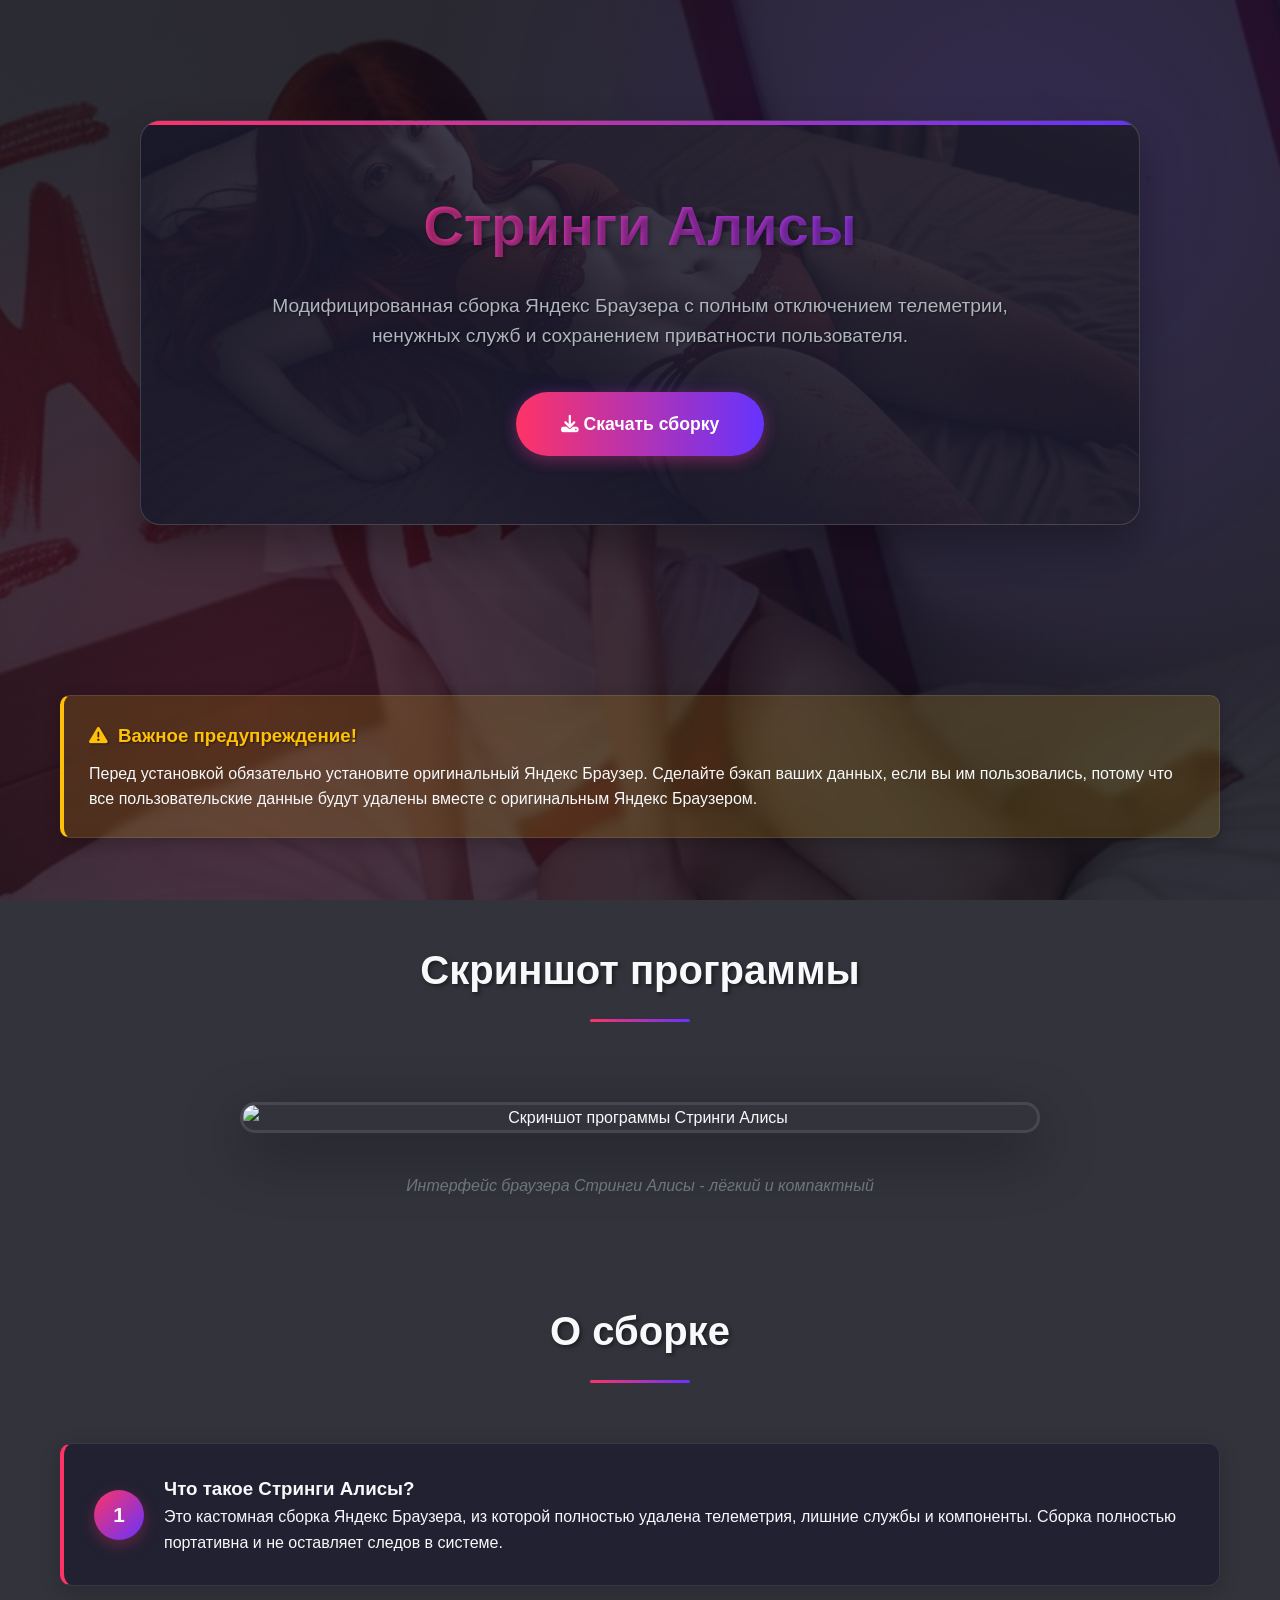
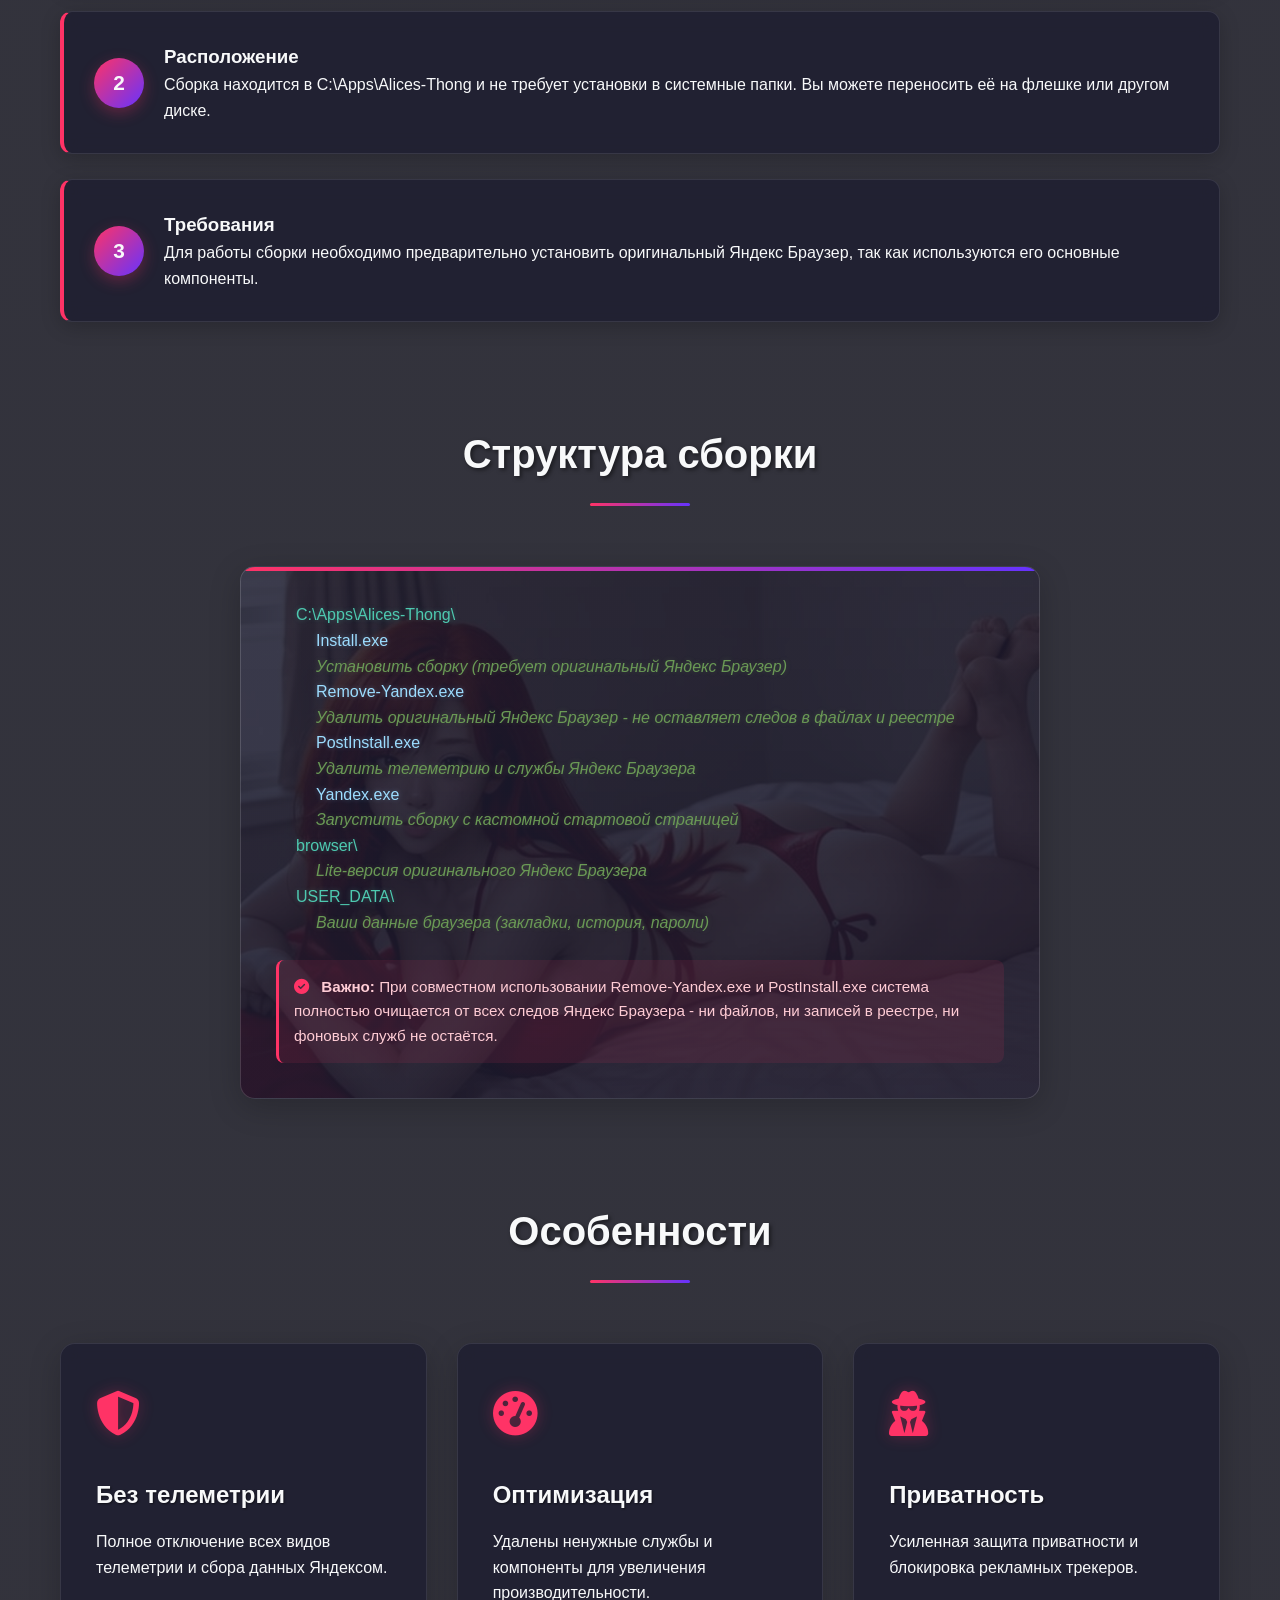
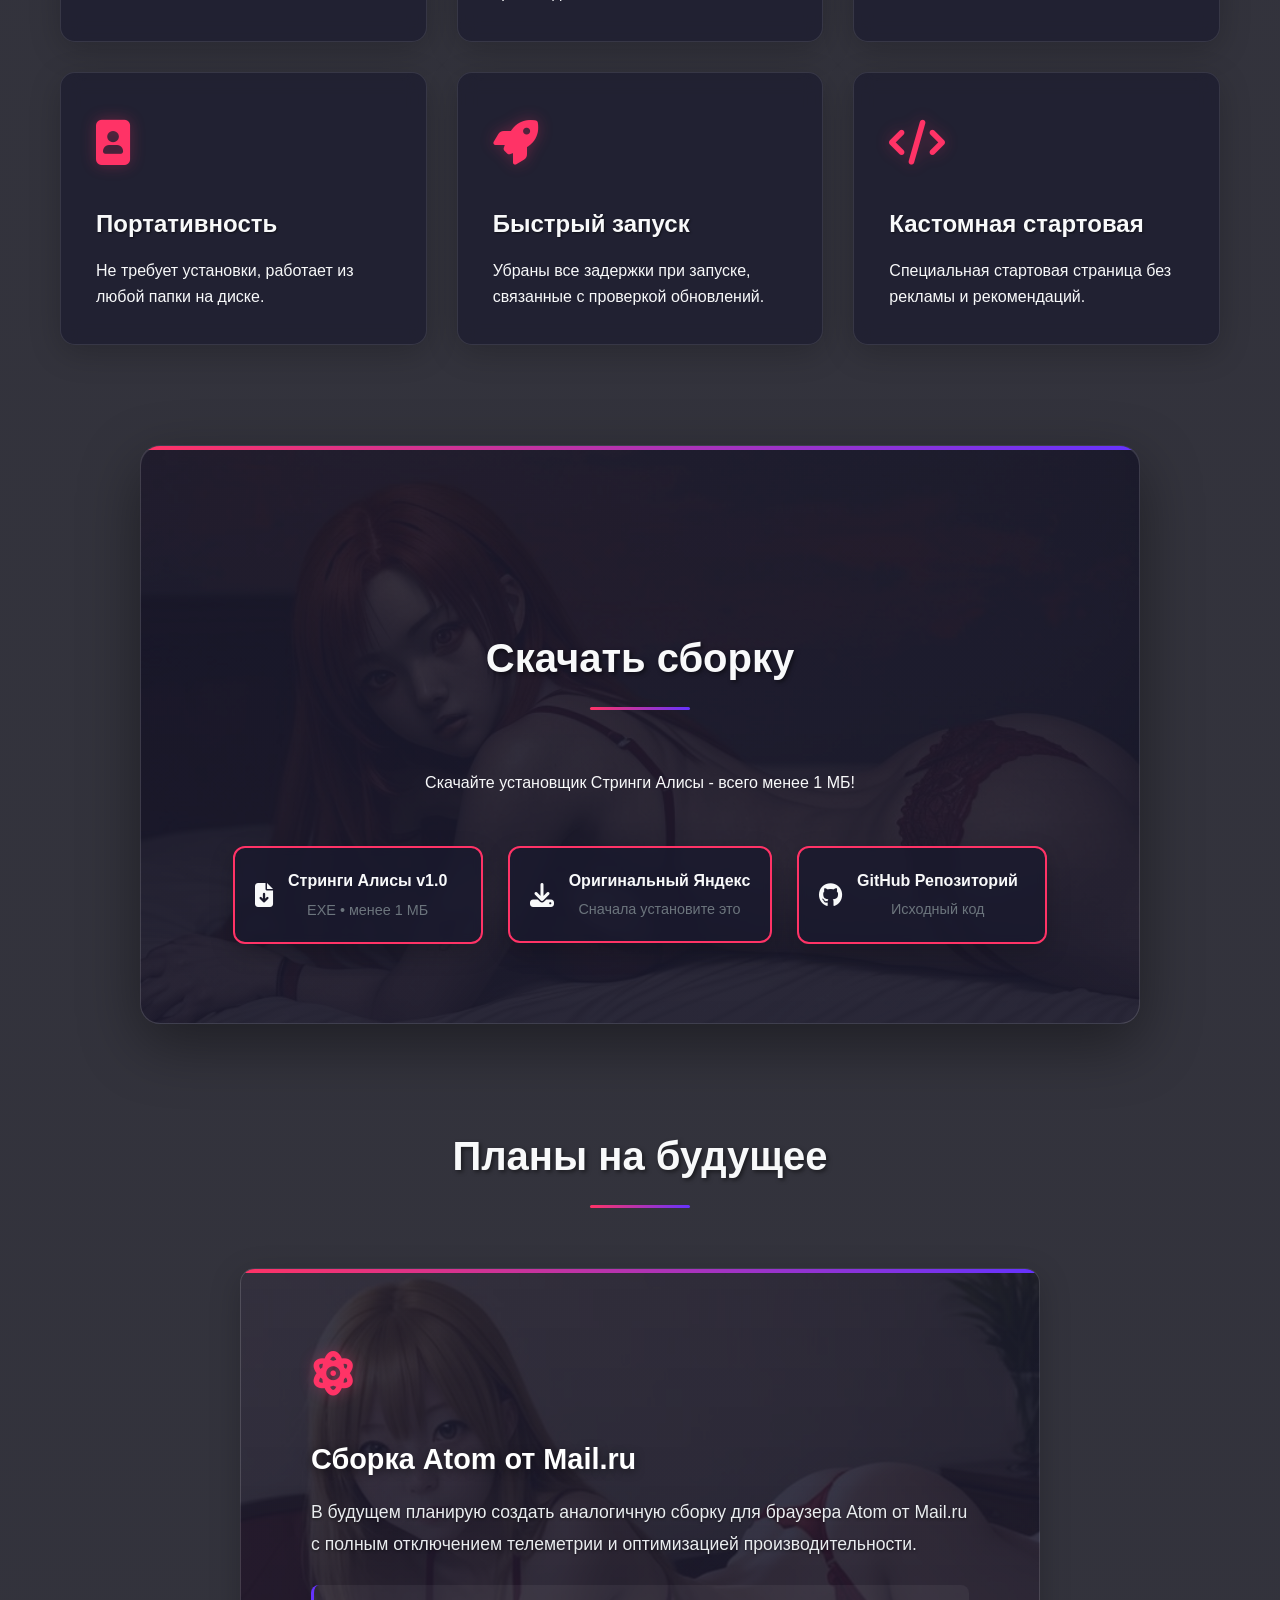
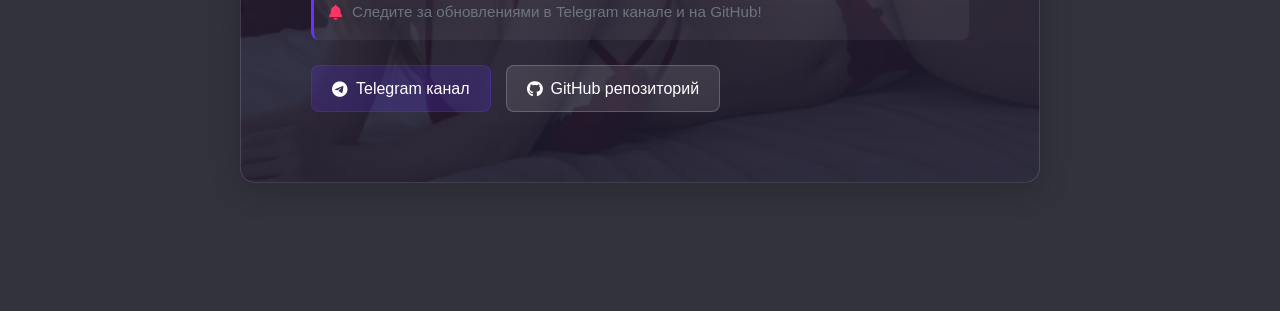
==== index.html @ a8d29e12 "🌐 Update a website" ====
<!DOCTYPE html>
<html lang="ru">
<head>
    <meta charset="UTF-8">
    <meta name="viewport" content="width=device-width, initial-scale=1.0">
    <title>Стринги Алисы - Яндекс Браузер без телеметрии</title>
    <link rel="stylesheet" href="https://cdnjs.cloudflare.com/ajax/libs/font-awesome/6.4.0/css/all.min.css">
    <style>
        * {
            margin: 0;
            padding: 0;
            box-sizing: border-box;
            font-family: 'Segoe UI', Tahoma, Geneva, Verdana, sans-serif;
        }

        :root {
            --primary: #ff3366;
            --primary-dark: #cc0044;
            --secondary: #6633ff;
            --dark: #1a1a2e;
            --darker: #0f0f1a;
            --light: #f8f9fa;
            --gray: #6c757d;
            --overlay: rgba(15, 15, 26, 0.85);
        }

        body {
            background: 
                linear-gradient(var(--overlay), var(--overlay)),
                url('backgrounds/5.jpg') no-repeat center center fixed;
            background-size: cover;
            color: var(--light);
            min-height: 100vh;
            line-height: 1.6;
            position: relative;
        }

        .glass-effect {
            background: rgba(26, 26, 46, 0.7);
            backdrop-filter: blur(10px);
            border-radius: 15px;
            border: 1px solid rgba(255, 255, 255, 0.1);
            box-shadow: 0 8px 32px rgba(0, 0, 0, 0.3);
        }

        .bg-pattern {
            position: fixed;
            top: 0;
            left: 0;
            width: 100%;
            height: 100%;
            background: 
                radial-gradient(circle at 20% 80%, rgba(255, 51, 102, 0.15) 0%, transparent 50%),
                radial-gradient(circle at 80% 20%, rgba(102, 51, 255, 0.15) 0%, transparent 50%);
            pointer-events: none;
            z-index: -1;
        }

/*        .floating-elements {
            position: fixed;
            width: 100%;
            height: 100%;
            pointer-events: none;
            z-index: -1;
        }

        .floating-element {
            position: absolute;
            border-radius: 50%;
            background: linear-gradient(45deg, var(--primary), var(--secondary));
            opacity: 0.1;
            animation: float 20s infinite linear;
        }

        .floating-element:nth-child(1) {
            width: 300px;
            height: 300px;
            top: 10%;
            left: 5%;
            animation-delay: 0s;
        }

        .floating-element:nth-child(2) {
            width: 200px;
            height: 200px;
            top: 60%;
            right: 10%;
            animation-delay: -5s;
        }

        .floating-element:nth-child(3) {
            width: 150px;
            height: 150px;
            bottom: 20%;
            left: 20%;
            animation-delay: -10s;
        }*/

        @keyframes float {
            0%, 100% {
                transform: translateY(0) rotate(0deg);
            }
            33% {
                transform: translateY(-30px) rotate(120deg);
            }
            66% {
                transform: translateY(30px) rotate(240deg);
            }
        }

        .container {
            max-width: 1200px;
            margin: 0 auto;
            padding: 0 20px;
        }

        /* Header */
        header {
            background: rgba(0, 0, 0, 0.6);
            backdrop-filter: blur(15px);
            position: sticky;
            top: 0;
            z-index: 1000;
            border-bottom: 2px solid var(--primary);
        }

        .header-content {
            display: flex;
            justify-content: space-between;
            align-items: center;
            padding: 20px 0;
        }

        .logo {
            display: flex;
            align-items: center;
            gap: 15px;
        }

        .logo-icon {
            font-size: 2.5rem;
            color: var(--primary);
            text-shadow: 0 0 10px rgba(255, 51, 102, 0.5);
        }

        .logo-text h1 {
            font-size: 1.8rem;
            background: linear-gradient(90deg, var(--primary), var(--secondary));
            -webkit-background-clip: text;
            background-clip: text;
            color: transparent;
            text-shadow: 2px 2px 4px rgba(0, 0, 0, 0.3);
        }

        .logo-text span {
            font-size: 0.9rem;
            color: var(--gray);
            text-shadow: 1px 1px 2px rgba(0, 0, 0, 0.5);
        }

        .nav-links {
            display: flex;
            gap: 30px;
        }

        .nav-links a {
            color: var(--light);
            text-decoration: none;
            font-weight: 500;
            transition: all 0.3s;
            position: relative;
            padding: 5px 0;
            text-shadow: 1px 1px 2px rgba(0, 0, 0, 0.5);
        }

        .nav-links a:hover {
            color: var(--primary);
            text-shadow: 0 0 10px rgba(255, 51, 102, 0.5);
        }

        .nav-links a::after {
            content: '';
            position: absolute;
            bottom: -5px;
            left: 0;
            width: 0;
            height: 2px;
            background: linear-gradient(90deg, var(--primary), var(--secondary));
            transition: width 0.3s;
            box-shadow: 0 0 5px var(--primary);
        }

        .nav-links a:hover::after {
            width: 100%;
        }

        /* Hero Section */
        .hero {
            padding: 120px 0;
            text-align: center;
            position: relative;
            z-index: 1;
        }

        .hero-content {
            background: rgba(26, 26, 46, 0.8);
            backdrop-filter: blur(10px);
            padding: 60px;
            border-radius: 20px;
            border: 1px solid rgba(255, 255, 255, 0.1);
            box-shadow: 
                0 20px 40px rgba(0, 0, 0, 0.3),
                inset 0 1px 0 rgba(255, 255, 255, 0.1);
            max-width: 900px;
            margin: 0 auto;
        }

        .hero h2 {
            font-size: 3.5rem;
            margin-bottom: 20px;
            background: linear-gradient(90deg, var(--primary), var(--secondary));
            -webkit-background-clip: text;
            background-clip: text;
            color: transparent;
            text-shadow: 2px 2px 4px rgba(0, 0, 0, 0.3);
        }

        .hero p {
            font-size: 1.2rem;
            margin: 0 auto 40px;
            color: #adb5bd;
            max-width: 800px;
            text-shadow: 1px 1px 2px rgba(0, 0, 0, 0.5);
        }

        .cta-button {
            display: inline-block;
            background: linear-gradient(90deg, var(--primary), var(--secondary));
            color: white;
            padding: 18px 45px;
            border-radius: 50px;
            text-decoration: none;
            font-weight: 600;
            font-size: 1.1rem;
            transition: all 0.3s;
            box-shadow: 
                0 5px 15px rgba(255, 51, 102, 0.3),
                0 0 20px rgba(102, 51, 255, 0.2);
            position: relative;
            overflow: hidden;
        }

        .cta-button:hover {
            transform: translateY(-3px);
            box-shadow: 
                0 8px 25px rgba(255, 51, 102, 0.4),
                0 0 30px rgba(102, 51, 255, 0.3);
        }

        .cta-button::before {
            content: '';
            position: absolute;
            top: 0;
            left: -100%;
            width: 100%;
            height: 100%;
            background: linear-gradient(90deg, transparent, rgba(255, 255, 255, 0.2), transparent);
            transition: left 0.5s;
        }

        .cta-button:hover::before {
            left: 100%;
        }

        /* Warning Box */
        .warning {
            background: rgba(255, 193, 7, 0.15);
            border-left: 4px solid #ffc107;
            padding: 25px;
            margin: 50px 0;
            border-radius: 10px;
            backdrop-filter: blur(5px);
            box-shadow: 0 5px 15px rgba(0, 0, 0, 0.2);
        }

        .warning h3 {
            color: #ffc107;
            margin-bottom: 10px;
            display: flex;
            align-items: center;
            gap: 10px;
            text-shadow: 1px 1px 2px rgba(0, 0, 0, 0.5);
        }

        /* Screenshot Section */
        .screenshot-section {
            text-align: center;
            margin: 80px 0;
        }

        .screenshot-container {
            max-width: 800px;
            margin: 40px auto;
            border-radius: 15px;
            overflow: hidden;
            box-shadow: 0 20px 60px rgba(0, 0, 0, 0.4);
            border: 3px solid rgba(255, 255, 255, 0.1);
        }

        .screenshot {
            width: 100%;
            height: auto;
            display: block;
            transition: transform 0.3s;
        }

        .screenshot:hover {
            transform: scale(1.02);
        }

        .screenshot-caption {
            margin-top: 20px;
            color: var(--gray);
            font-style: italic;
        }

        /* Features */
        .section-title {
            text-align: center;
            font-size: 2.5rem;
            margin: 100px 0 60px;
            color: var(--light);
            text-shadow: 2px 2px 4px rgba(0, 0, 0, 0.5);
            position: relative;
            padding-bottom: 20px;
        }

        .section-title::after {
            content: '';
            position: absolute;
            bottom: 0;
            left: 50%;
            transform: translateX(-50%);
            width: 100px;
            height: 3px;
            background: linear-gradient(90deg, var(--primary), var(--secondary));
            border-radius: 2px;
        }

        .features-grid {
            display: grid;
            grid-template-columns: repeat(auto-fit, minmax(300px, 1fr));
            gap: 30px;
            margin-bottom: 100px;
        }

        .feature-card {
            background: rgba(26, 26, 46, 0.7);
            backdrop-filter: blur(10px);
            border-radius: 15px;
            padding: 35px;
            transition: all 0.3s;
            border: 1px solid rgba(255, 255, 255, 0.1);
            box-shadow: 0 8px 32px rgba(0, 0, 0, 0.2);
            position: relative;
            overflow: hidden;
        }

        .feature-card::before {
            content: '';
            position: absolute;
            top: 0;
            left: 0;
            right: 0;
            height: 3px;
            background: linear-gradient(90deg, var(--primary), var(--secondary));
            transform: scaleX(0);
            transition: transform 0.3s;
        }

        .feature-card:hover {
            transform: translateY(-10px);
            border-color: var(--primary);
            box-shadow: 
                0 15px 40px rgba(0, 0, 0, 0.3),
                0 0 20px rgba(255, 51, 102, 0.1);
        }

        .feature-card:hover::before {
            transform: scaleX(1);
        }

        .feature-icon {
            font-size: 2.8rem;
            color: var(--primary);
            margin-bottom: 25px;
            text-shadow: 0 0 15px rgba(255, 51, 102, 0.3);
        }

        .feature-card h3 {
            font-size: 1.5rem;
            margin-bottom: 15px;
            color: var(--light);
            text-shadow: 1px 1px 2px rgba(0, 0, 0, 0.5);
        }

        /* Files Structure */
        .files-structure {
            background: rgba(15, 15, 26, 0.8);
            backdrop-filter: blur(10px);
            border-radius: 15px;
            padding: 35px;
            margin: 60px 0;
            font-family: 'Cascadia Code', 'Courier New', monospace;
            border: 1px solid rgba(255, 255, 255, 0.1);
            box-shadow: 
                0 10px 30px rgba(0, 0, 0, 0.3),
                inset 0 1px 0 rgba(255, 255, 255, 0.05);
        }

        .folder {
            color: #4ec9b0;
            margin-left: 20px;
            text-shadow: 0 0 5px rgba(78, 201, 176, 0.3);
        }

        .file {
            color: #9cdcfe;
            margin-left: 40px;
            text-shadow: 0 0 5px rgba(156, 220, 254, 0.3);
        }

        .comment {
            color: #6a9955;
            margin-left: 40px;
            font-style: italic;
            text-shadow: 0 0 5px rgba(106, 153, 85, 0.3);
        }

        /* Installation Steps */
        .steps {
            counter-reset: step-counter;
            margin: 60px 0;
        }

        .step {
            background: rgba(26, 26, 46, 0.7);
            backdrop-filter: blur(10px);
            border-radius: 12px;
            padding: 30px;
            margin-bottom: 25px;
            position: relative;
            padding-left: 100px;
            border-left: 4px solid var(--primary);
            box-shadow: 0 5px 20px rgba(0, 0, 0, 0.2);
            transition: transform 0.3s;
        }

        .step:hover {
            transform: translateX(10px);
        }

        .step::before {
            counter-increment: step-counter;
            content: counter(step-counter);
            position: absolute;
            left: 30px;
            top: 50%;
            transform: translateY(-50%);
            width: 50px;
            height: 50px;
            background: linear-gradient(135deg, var(--primary), var(--secondary));
            border-radius: 50%;
            display: flex;
            align-items: center;
            justify-content: center;
            font-weight: bold;
            font-size: 1.3rem;
            box-shadow: 0 5px 15px rgba(255, 51, 102, 0.3);
        }

        /* Download Section */
        .download-section {
            text-align: center;
            padding: 80px;
            background: rgba(15, 15, 26, 0.8);
            backdrop-filter: blur(10px);
            border-radius: 20px;
            margin: 100px 0;
            border: 1px solid rgba(255, 255, 255, 0.1);
            box-shadow: 
                0 20px 60px rgba(0, 0, 0, 0.4),
                inset 0 1px 0 rgba(255, 255, 255, 0.1);
        }

        .download-buttons {
            display: flex;
            justify-content: center;
            gap: 25px;
            margin-top: 50px;
            flex-wrap: wrap;
        }

        .download-btn {
            background: rgba(26, 26, 46, 0.8);
            border: 2px solid var(--primary);
            color: var(--light);
            padding: 20px;
            border-radius: 12px;
            text-decoration: none;
            transition: all 0.3s;
            display: flex;
            align-items: center;
            gap: 15px;
            min-width: 250px;
            justify-content: flex-start;
            backdrop-filter: blur(5px);
            box-shadow: 0 8px 25px rgba(0, 0, 0, 0.2);
        }

        .download-btn:hover {
            background: var(--primary);
            transform: translateY(-5px);
            box-shadow: 
                0 15px 35px rgba(255, 51, 102, 0.3),
                0 0 20px rgba(255, 51, 102, 0.2);
            border-color: transparent;
        }

        .download-btn i {
            font-size: 1.5rem;
        }

        .file-size {
            display: block;
            font-size: 0.9rem;
            color: var(--gray);
            margin-top: 5px;
        }

        /* Footer */
        footer {
            background: rgba(0, 0, 0, 0.8);
            padding: 80px 0 40px;
            margin-top: 120px;
            border-top: 1px solid rgba(255, 255, 255, 0.1);
            backdrop-filter: blur(10px);
        }

        .footer-content {
            display: grid;
            grid-template-columns: repeat(auto-fit, minmax(250px, 1fr));
            gap: 50px;
            margin-bottom: 60px;
        }

        .footer-section h3 {
            color: var(--primary);
            margin-bottom: 25px;
            font-size: 1.3rem;
            text-shadow: 1px 1px 2px rgba(0, 0, 0, 0.5);
        }

        .social-links {
            display: flex;
            gap: 15px;
            margin-top: 25px;
        }

        .social-link {
            display: inline-flex;
            align-items: center;
            justify-content: center;
            width: 45px;
            height: 45px;
            background: rgba(26, 26, 46, 0.8);
            border-radius: 50%;
            color: var(--light);
            text-decoration: none;
            transition: all 0.3s;
            border: 1px solid rgba(255, 255, 255, 0.1);
            box-shadow: 0 5px 15px rgba(0, 0, 0, 0.2);
        }

        .social-link:hover {
            background: var(--primary);
            transform: translateY(-3px) scale(1.1);
            box-shadow: 
                0 8px 20px rgba(255, 51, 102, 0.3),
                0 0 15px rgba(255, 51, 102, 0.2);
            border-color: transparent;
        }

        .copyright {
            text-align: center;
            padding-top: 40px;
            border-top: 1px solid rgba(255, 255, 255, 0.1);
            color: var(--gray);
            font-size: 0.9rem;
            text-shadow: 1px 1px 2px rgba(0, 0, 0, 0.5);
        }

        /* Responsive */
        @media (max-width: 768px) {
            .header-content {
                flex-direction: column;
                gap: 20px;
            }

            .nav-links {
                flex-wrap: wrap;
                justify-content: center;
            }

            .hero h2 {
                font-size: 2.5rem;
            }

            .hero-content {
                padding: 30px;
            }

            .download-buttons {
                flex-direction: column;
                align-items: center;
            }

            .download-btn {
                width: 100%;
                max-width: 300px;
            }

            .step {
                padding-left: 80px;
            }

            .step::before {
                left: 20px;
                width: 40px;
                height: 40px;
                font-size: 1.1rem;
            }

            .screenshot-container {
                max-width: 100%;
            }
        }
    </style>
</head>
<body>
    <!-- Декоративные элементы -->
    <div class="bg-pattern"></div>
    <div class="floating-elements">
        <div class="floating-element"></div>
        <div class="floating-element"></div>
        <div class="floating-element"></div>
    </div>

    <!-- Header -->
<!--     <header>
        <div class="container">
            <div class="header-content">
                <div class="logo">
                    <div class="logo-icon">
                        <i class="fas fa-lock"></i>
                    </div>
                    <div class="logo-text">
                        <h1>Стринги Алисы</h1>
                        <span>Яндекс Браузер без телеметрии</span>
                    </div>
                </div>
                <nav class="nav-links">
                    <a href="#about">О сборке</a>
                    <a href="#screenshot">Скриншот</a>
                    <a href="#features">Особенности</a>
                    <a href="#download">Скачать</a>
                    <a href="#future">Планы</a>
                </nav>
            </div>
        </div>
    </header> -->

    <!-- Hero Section -->
    <section class="hero">
        <div class="container">
            <div class="hero-content" style="
            max-width: 1000px; 
            margin: 0 auto;
            background: 
                linear-gradient(rgba(26, 26, 46, 0.85), rgba(26, 26, 46, 0.9)),
                url('backgrounds/2.jpg') no-repeat center center;
            background-size: cover;
            position: relative;
            overflow: hidden;
            border: 1px solid rgba(255, 255, 255, 0.15);
        ">
            
            <!-- Градиентный акцент -->
            <div style="
                position: absolute;
                top: 0;
                left: 0;
                right: 0;
                height: 4px;
                background: linear-gradient(90deg, var(--primary), var(--secondary));
                z-index: 1;
            "></div>
                <h2>Стринги Алисы</h2>
                <p>Модифицированная сборка Яндекс Браузера с полным отключением телеметрии,<br>ненужных служб и сохранением приватности пользователя.</p>
                <a href="#download" class="cta-button">
                    <i class="fas fa-download"></i> Скачать сборку
                </a>
            </div>
        </div>
    </section>

    <!-- Warning -->
    <div class="container">
        <div class="warning glass-effect">
            <h3><i class="fas fa-exclamation-triangle"></i> Важное предупреждение!</h3>
            <p>Перед установкой обязательно установите оригинальный Яндекс Браузер. Сделайте бэкап ваших данных, если вы им пользовались, потому что все пользовательские данные будут удалены вместе с оригинальным Яндекс Браузером.</p>
        </div>
    </div>

    <!-- Screenshot Section -->
    <section id="screenshot" class="container">
        <h2 class="section-title">Скриншот программы</h2>
        <div class="screenshot-section">
            <div class="screenshot-container">
                <img src="app.png" 
                     alt="Скриншот программы Стринги Алисы" 
                     class="screenshot">
            </div>
            <p class="screenshot-caption">Интерфейс браузера Стринги Алисы - лёгкий и компактный</p>
        </div>
    </section>

    <!-- About Section -->
    <section id="about" class="container">
        <h2 class="section-title">О сборке</h2>
        <div class="steps">
            <div class="step glass-effect">
                <h3>Что такое Стринги Алисы?</h3>
                <p>Это кастомная сборка Яндекс Браузера, из которой полностью удалена телеметрия, лишние службы и компоненты. Сборка полностью портативна и не оставляет следов в системе.</p>
            </div>
            <div class="step glass-effect">
                <h3>Расположение</h3>
                <p>Сборка находится в <code>C:\Apps\Alices-Thong</code> и не требует установки в системные папки. Вы можете переносить её на флешке или другом диске.</p>
            </div>
            <div class="step glass-effect">
                <h3>Требования</h3>
                <p>Для работы сборки необходимо предварительно установить оригинальный Яндекс Браузер, так как используются его основные компоненты.</p>
            </div>
        </div>
    </section>

    <!-- Files Structure -->
    <section class="container">
        <h2 class="section-title">Структура сборки</h2>
        <div class="feature-card glass-effect" style="
            max-width: 800px; 
            margin: 0 auto;
            background: 
                linear-gradient(rgba(26, 26, 46, 0.85), rgba(26, 26, 46, 0.9)),
                url('backgrounds/6.jpg') no-repeat center center;
            background-size: cover;
            position: relative;
            overflow: hidden;
            border: 1px solid rgba(255, 255, 255, 0.15);
        ">
            
            <!-- Градиентный акцент -->
            <div style="
                position: absolute;
                top: 0;
                left: 0;
                right: 0;
                height: 4px;
                background: linear-gradient(90deg, var(--primary), var(--secondary));
                z-index: 1;
            "></div>
            <div class="folder">C:\Apps\Alices-Thong\</div>
            <div class="file">Install.exe</div>
            <div class="comment">Установить сборку (требует оригинальный Яндекс Браузер)</div>
            
            <div class="file">Remove-Yandex.exe</div>
            <div class="comment">Удалить оригинальный Яндекс Браузер - не оставляет следов в файлах и реестре</div>
            
            <div class="file">PostInstall.exe</div>
            <div class="comment">Удалить телеметрию и службы Яндекс Браузера</div>
            
            <div class="file">Yandex.exe</div>
            <div class="comment">Запустить сборку с кастомной стартовой страницей</div>
            
            <div class="folder">browser\</div>
            <div class="comment">Lite-версия оригинального Яндекс Браузера</div>
            
            <div class="folder">USER_DATA\</div>
            <div class="comment">Ваши данные браузера (закладки, история, пароли)</div>
            
            <!-- Добавляем важное примечание -->
            <div style="margin-top: 25px; padding: 15px; background: rgba(255, 51, 102, 0.1); border-radius: 8px; border-left: 3px solid var(--primary);">
                <p style="margin: 0; color: #ffccd5; font-size: 0.95rem;">
                    <i class="fas fa-check-circle" style="color: var(--primary); margin-right: 8px;"></i>
                    <strong>Важно:</strong> При совместном использовании Remove-Yandex.exe и PostInstall.exe 
                    система полностью очищается от всех следов Яндекс Браузера - ни файлов, 
                    ни записей в реестре, ни фоновых служб не остаётся.
                </p>
            </div>
        </div>
    </section>

    <!-- Features -->
    <section id="features" class="container">
        <h2 class="section-title">Особенности</h2>
        <div class="features-grid">
            <div class="feature-card glass-effect">
                <div class="feature-icon">
                    <i class="fas fa-shield-alt"></i>
                </div>
                <h3>Без телеметрии</h3>
                <p>Полное отключение всех видов телеметрии и сбора данных Яндексом.</p>
            </div>
            <div class="feature-card glass-effect">
                <div class="feature-icon">
                    <i class="fas fa-tachometer-alt"></i>
                </div>
                <h3>Оптимизация</h3>
                <p>Удалены ненужные службы и компоненты для увеличения производительности.</p>
            </div>
            <div class="feature-card glass-effect">
                <div class="feature-icon">
                    <i class="fas fa-user-secret"></i>
                </div>
                <h3>Приватность</h3>
                <p>Усиленная защита приватности и блокировка рекламных трекеров.</p>
            </div>
            <div class="feature-card glass-effect">
                <div class="feature-icon">
                    <i class="fas fa-portrait"></i>
                </div>
                <h3>Портативность</h3>
                <p>Не требует установки, работает из любой папки на диске.</p>
            </div>
            <div class="feature-card glass-effect">
                <div class="feature-icon">
                    <i class="fas fa-rocket"></i>
                </div>
                <h3>Быстрый запуск</h3>
                <p>Убраны все задержки при запуске, связанные с проверкой обновлений.</p>
            </div>
            <div class="feature-card glass-effect">
                <div class="feature-icon">
                    <i class="fas fa-code"></i>
                </div>
                <h3>Кастомная стартовая</h3>
                <p>Специальная стартовая страница без рекламы и рекомендаций.</p>
            </div>
        </div>
    </section>

    <!-- Download Section -->
    <section id="download" class="container">
        <div class="download-section glass-effect" style="
            max-width: 1000px; 
            margin: 0 auto;
            background: 
                linear-gradient(rgba(26, 26, 46, 0.85), rgba(26, 26, 46, 0.9)),
                url('backgrounds/7.jpg') no-repeat center center;
            background-size: cover;
            position: relative;
            overflow: hidden;
            border: 1px solid rgba(255, 255, 255, 0.15);
        ">
            
            <!-- Градиентный акцент -->
            <div style="
                position: absolute;
                top: 0;
                left: 0;
                right: 0;
                height: 4px;
                background: linear-gradient(90deg, var(--primary), var(--secondary));
                z-index: 1;
            "></div>
            <h2 class="section-title">Скачать сборку</h2>

            <p>Скачайте установщик Стринги Алисы - всего менее 1 МБ!</p>
            
            <div class="download-buttons">
                <a href="https://github.com/anton18-png/Alices-thong/releases/download/v1.0.0/Alices-Thong.exe" 
                   class="download-btn" 
                   download="Alices-Thong.exe">
                    <i class="fas fa-file-download"></i>
                    <div>
                        <strong>Стринги Алисы v1.0</strong>
                        <span class="file-size">EXE • менее 1 МБ</span>
                    </div>
                </a>
                
                <a href="https://browser.yandex.ru/" 
                   target="_blank" 
                   class="download-btn">
                    <i class="fas fa-download"></i>
                    <div>
                        <strong>Оригинальный Яндекс</strong>
                        <span class="file-size">Сначала установите это</span>
                    </div>
                </a>
                
                <a href="https://github.com/anton18-png/Alices-thong" 
                   target="_blank" 
                   class="download-btn">
                    <i class="fab fa-github"></i>
                    <div>
                        <strong>GitHub Репозиторий</strong>
                        <span class="file-size">Исходный код</span>
                    </div>
                </a>
            </div>
        </div>
    </section>

    <!-- Future Plans -->
    <section id="future" class="container">
        <h2 class="section-title">Планы на будущее</h2>
        <div class="feature-card glass-effect" style="
            max-width: 800px; 
            margin: 0 auto;
            background: 
                linear-gradient(rgba(26, 26, 46, 0.85), rgba(26, 26, 46, 0.9)),
                url('backgrounds/1.jpg') no-repeat center center;
            background-size: cover;
            position: relative;
            overflow: hidden;
            border: 1px solid rgba(255, 255, 255, 0.15);
        ">
            
            <!-- Градиентный акцент -->
            <div style="
                position: absolute;
                top: 0;
                left: 0;
                right: 0;
                height: 4px;
                background: linear-gradient(90deg, var(--primary), var(--secondary));
                z-index: 1;
            "></div>
            
            <!-- Контент -->
            <div style="position: relative; z-index: 2; padding: 35px;">
                <div class="feature-icon">
                    <i class="fas fa-atom"></i>
                </div>
                <h3 style="
                    color: white;
                    text-shadow: 0 2px 10px rgba(0, 0, 0, 0.5);
                    font-size: 1.8rem;
                ">Сборка Atom от Mail.ru</h3>
                <p style="
                    color: #e9ecef;
                    line-height: 1.8;
                    font-size: 1.1rem;
                    text-shadow: 0 1px 3px rgba(0, 0, 0, 0.5);
                ">
                    В будущем планирую создать аналогичную сборку для браузера Atom от Mail.ru 
                    с полным отключением телеметрии и оптимизацией производительности.
                </p>
                <div style="
                    margin-top: 25px;
                    padding: 15px;
                    background: rgba(255, 255, 255, 0.05);
                    border-radius: 8px;
                    border-left: 3px solid var(--secondary);
                ">
                    <p style="
                        margin: 0;
                        color: var(--gray);
                        display: flex;
                        align-items: center;
                        gap: 10px;
                        font-size: 0.95rem;
                    ">
                        <i class="fas fa-bell" style="color: var(--primary);"></i>
                        Следите за обновлениями в Telegram канале и на GitHub!
                    </p>
                </div>
                
                <!-- Кнопки для ссылок -->
                <div style="
                    margin-top: 25px;
                    display: flex;
                    gap: 15px;
                    flex-wrap: wrap;
                ">
                    <a href="https://t.me/all_tweaker" 
                       target="_blank" 
                       style="
                            display: inline-flex;
                            align-items: center;
                            gap: 8px;
                            background: rgba(102, 51, 255, 0.2);
                            color: white;
                            padding: 10px 20px;
                            border-radius: 8px;
                            text-decoration: none;
                            transition: all 0.3s;
                            border: 1px solid rgba(102, 51, 255, 0.3);
                       "
                       onmouseover="this.style.background='rgba(102, 51, 255, 0.4)'; this.style.transform='translateY(-2px)';"
                       onmouseout="this.style.background='rgba(102, 51, 255, 0.2)'; this.style.transform='translateY(0)';">
                        <i class="fab fa-telegram"></i>
                        Telegram канал
                    </a>
                    
                    <a href="https://github.com/anton18-png/Alices-thong" 
                       target="_blank" 
                       style="
                            display: inline-flex;
                            align-items: center;
                            gap: 8px;
                            background: rgba(255, 255, 255, 0.1);
                            color: white;
                            padding: 10px 20px;
                            border-radius: 8px;
                            text-decoration: none;
                            transition: all 0.3s;
                            border: 1px solid rgba(255, 255, 255, 0.2);
                       "
                       onmouseover="this.style.background='rgba(255, 255, 255, 0.2)'; this.style.transform='translateY(-2px)';"
                       onmouseout="this.style.background='rgba(255, 255, 255, 0.1)'; this.style.transform='translateY(0)';">
                        <i class="fab fa-github"></i>
                        GitHub репозиторий
                    </a>
                </div>
            </div>
        </div>
    </section>
<br><br><br><br><br>
<!-- Footer -->
<!-- <footer>
    <div class="container">
        <div class="footer-content">
            <div class="footer-section">
                <h3>Стринги Алисы</h3>
                <p>Модифицированная сборка Яндекс Браузера<br>для тех, кто ценит приватность.</p>
            </div>
            
            <div class="footer-section">
                <h3>Ссылки</h3>
                <p><a href="#about" style="color: var(--light); text-decoration: none; transition: color 0.3s;" 
                   onmouseover="this.style.color='var(--primary)';" 
                   onmouseout="this.style.color='var(--light)';">О сборке</a></p>
                <p><a href="#screenshot" style="color: var(--light); text-decoration: none; transition: color 0.3s;"
                   onmouseover="this.style.color='var(--primary)';" 
                   onmouseout="this.style.color='var(--light)';">Скриншот</a></p>
                <p><a href="#download" style="color: var(--light); text-decoration: none; transition: color 0.3s;"
                   onmouseover="this.style.color='var(--primary)';" 
                   onmouseout="this.style.color='var(--light)';">Скачать</a></p>
                <p><a href="#future" style="color: var(--light); text-decoration: none; transition: color 0.3s;"
                   onmouseover="this.style.color='var(--primary)';" 
                   onmouseout="this.style.color='var(--light)';">Планы</a></p>
            </div>
            
            <div class="footer-section">
                <h3>Контакты</h3>
                <p>GitHub: <a href="https://github.com/anton18-png/Alices-thong" target="_blank" 
                   style="color: var(--primary); text-shadow: 0 0 5px rgba(255, 51, 102, 0.3); transition: all 0.3s;"
                   onmouseover="this.style.textShadow='0 0 10px rgba(255, 51, 102, 0.6)'; this.style.color='#ff6680';"
                   onmouseout="this.style.textShadow='0 0 5px rgba(255, 51, 102, 0.3)'; this.style.color='var(--primary)';">anton18-png/Alices-thong</a></p>
                <p>Telegram: <a href="https://t.me/all_tweaker" target="_blank" 
                   style="color: var(--primary); text-shadow: 0 0 5px rgba(255, 51, 102, 0.3); transition: all 0.3s;"
                   onmouseover="this.style.textShadow='0 0 10px rgba(255, 51, 102, 0.6)'; this.style.color='#ff6680';"
                   onmouseout="this.style.textShadow='0 0 5px rgba(255, 51, 102, 0.3)'; this.style.color='var(--primary)';">@all_tweaker</a></p>
                
                <div class="social-links">
                    <a href="https://github.com/anton18-png/Alices-thong" target="_blank" class="social-link">
                        <i class="fab fa-github"></i>
                    </a>
                    <a href="https://t.me/all_tweaker" target="_blank" class="social-link">
                        <i class="fab fa-telegram"></i>
                    </a>
                </div>
            </div>
        </div>
        
        <div class="copyright">
            <p>© 2026 Стринги Алисы. Неофициальная модификация Яндекс Браузера.</p>
            <p style="margin-top: 10px;">Все права на оригинальный браузер принадлежат Яндекс.</p>
        </div>
    </div>
</footer> -->
</body>
</html>
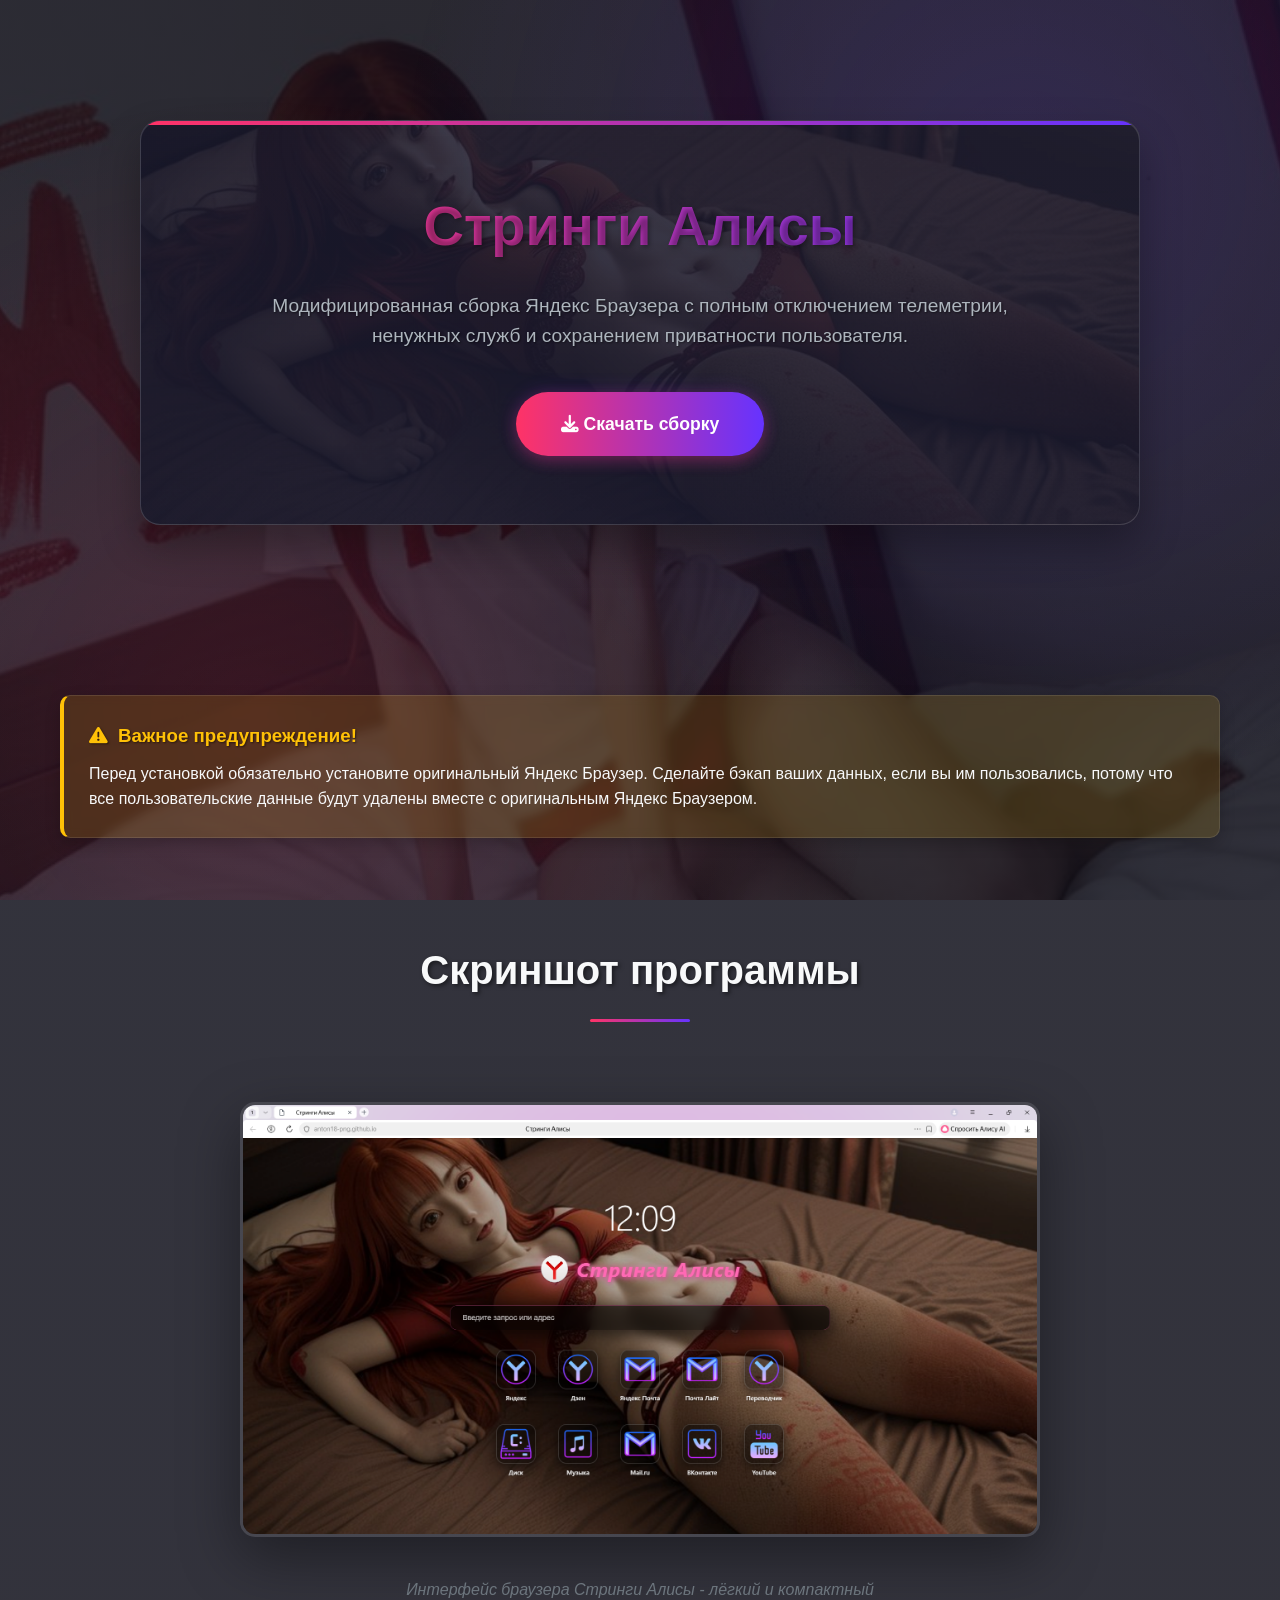
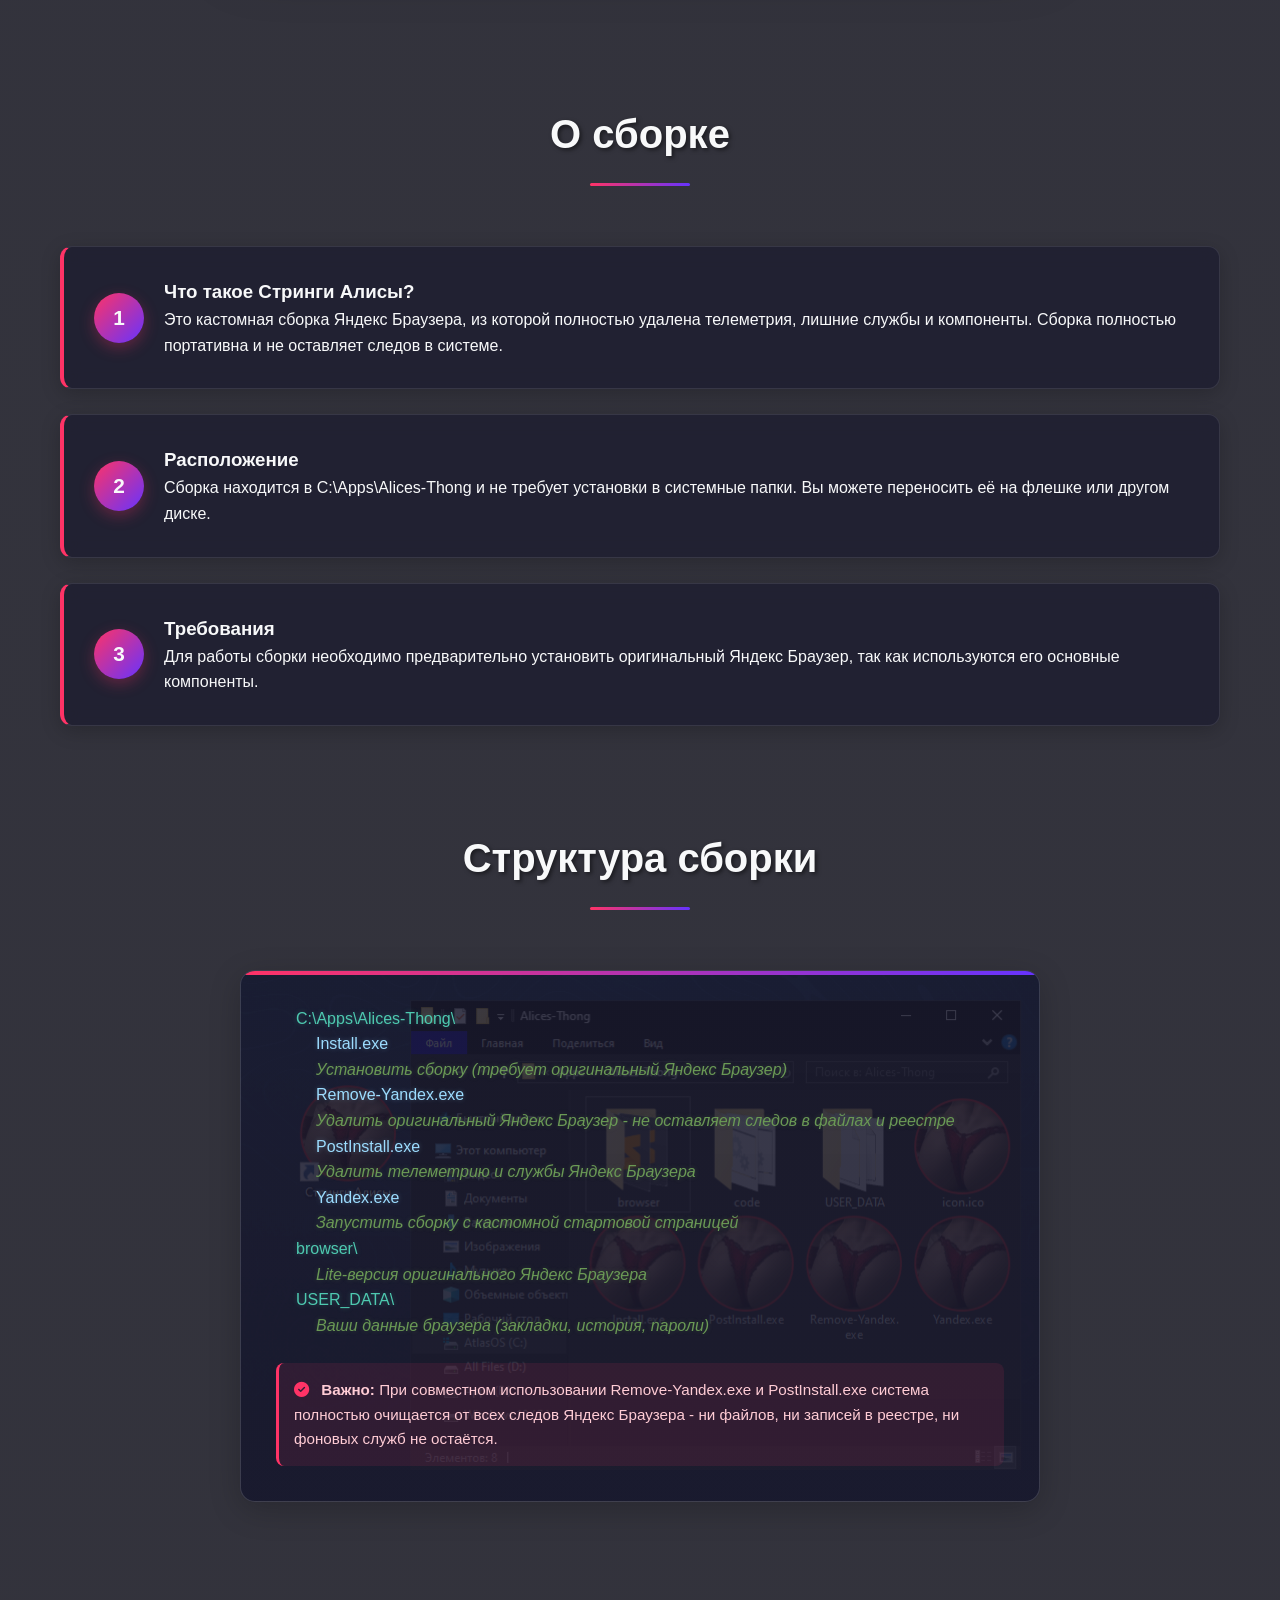
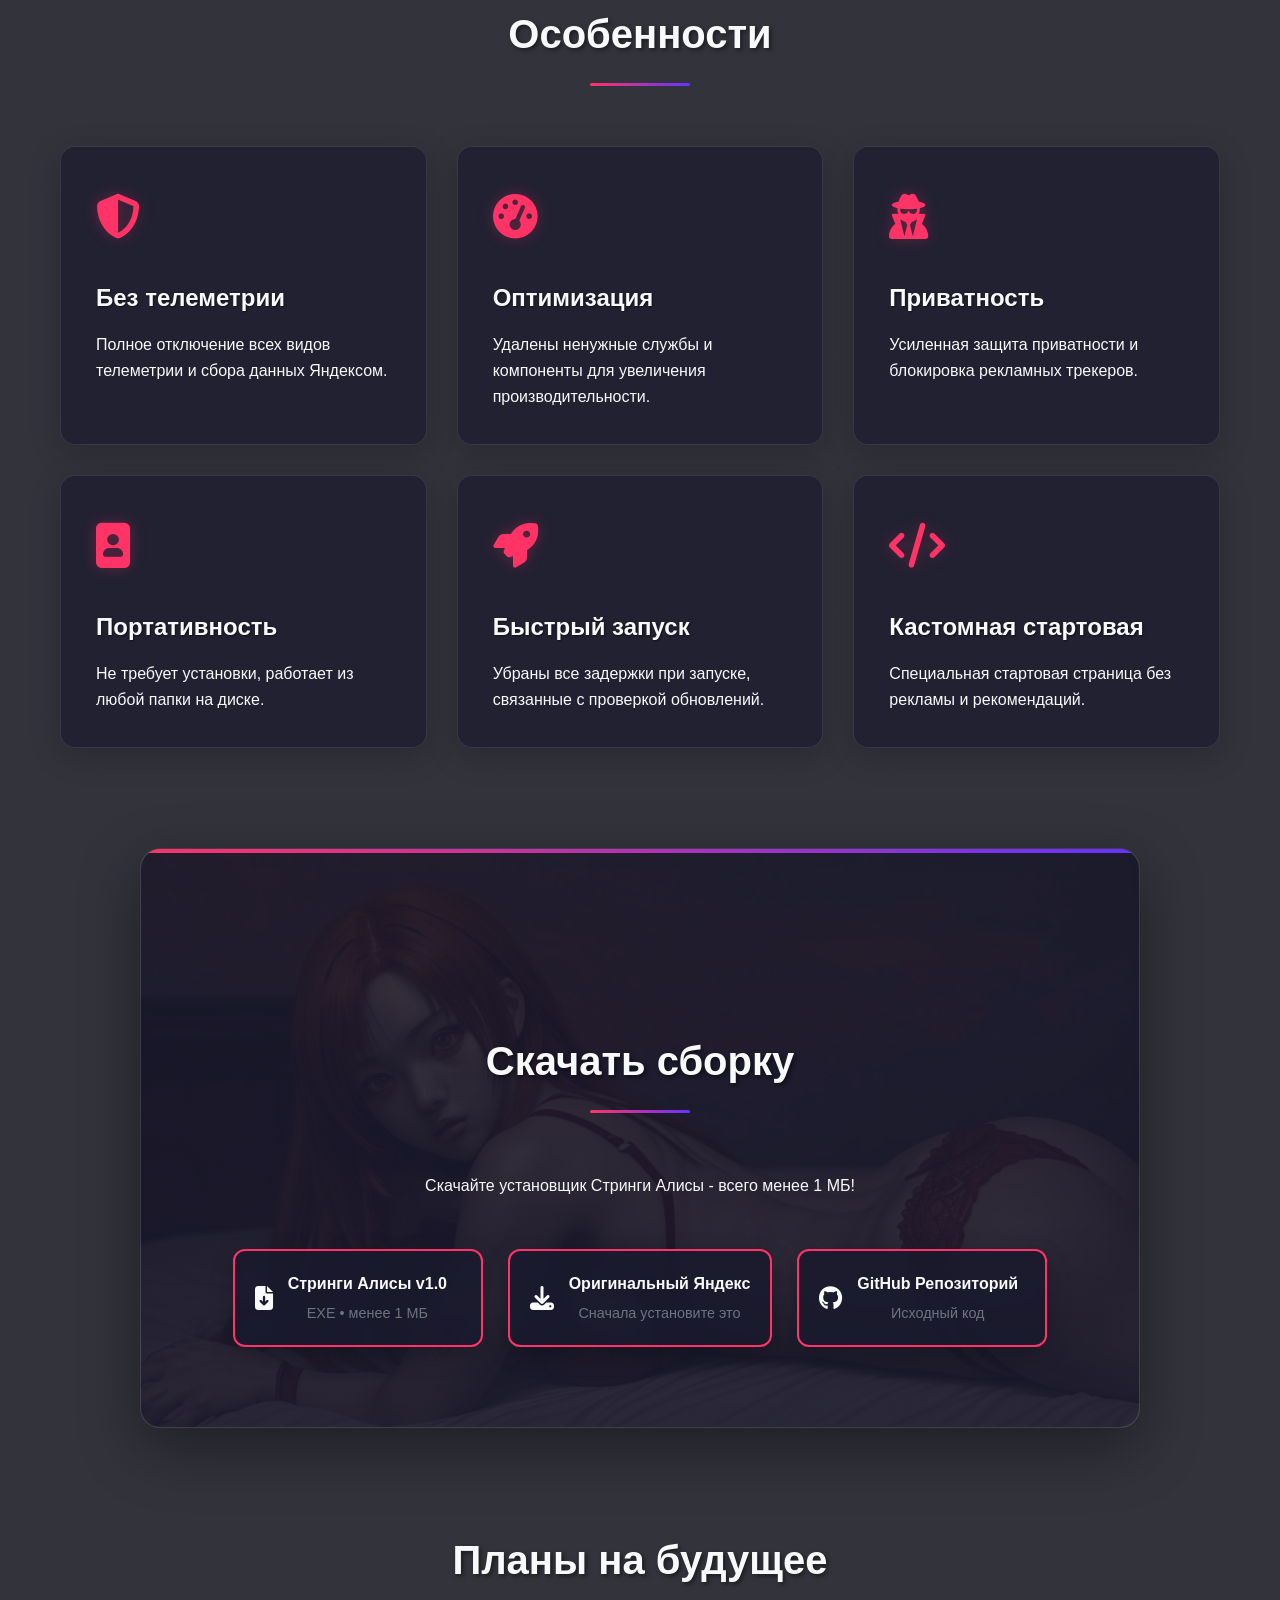
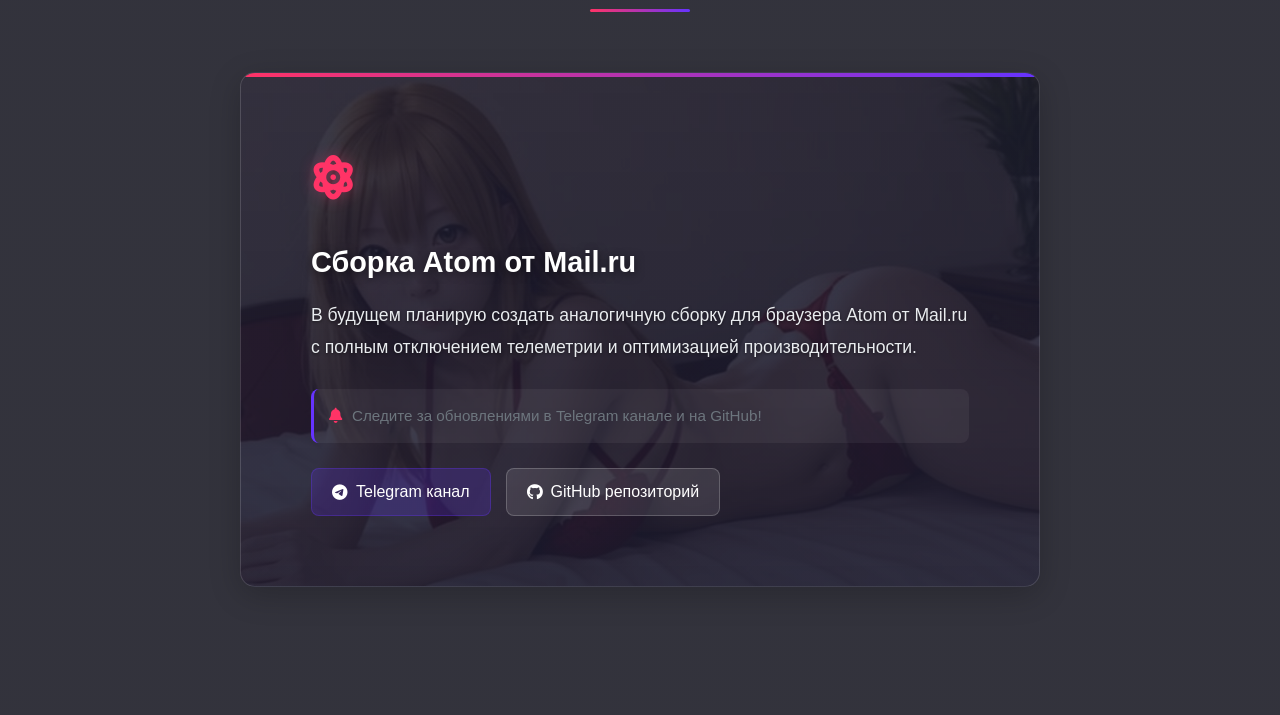
==== commit ebc2efb0: "🖼️ Add a photo to the website" ====
--- a/index.html
+++ b/index.html
@@ -730,6 +730,9 @@
                 <img src="app.png" 
                      alt="Скриншот программы Стринги Алисы" 
                      class="screenshot">
+<!--                 <img src="folder.png" 
+                     alt="Скриншот программы Стринги Алисы" 
+                     class="screenshot"> -->
             </div>
             <p class="screenshot-caption">Интерфейс браузера Стринги Алисы - лёгкий и компактный</p>
         </div>
@@ -762,7 +765,7 @@
             margin: 0 auto;
             background: 
                 linear-gradient(rgba(26, 26, 46, 0.85), rgba(26, 26, 46, 0.9)),
-                url('backgrounds/6.jpg') no-repeat center center;
+                url('folder.png') no-repeat center center;
             background-size: cover;
             position: relative;
             overflow: hidden;
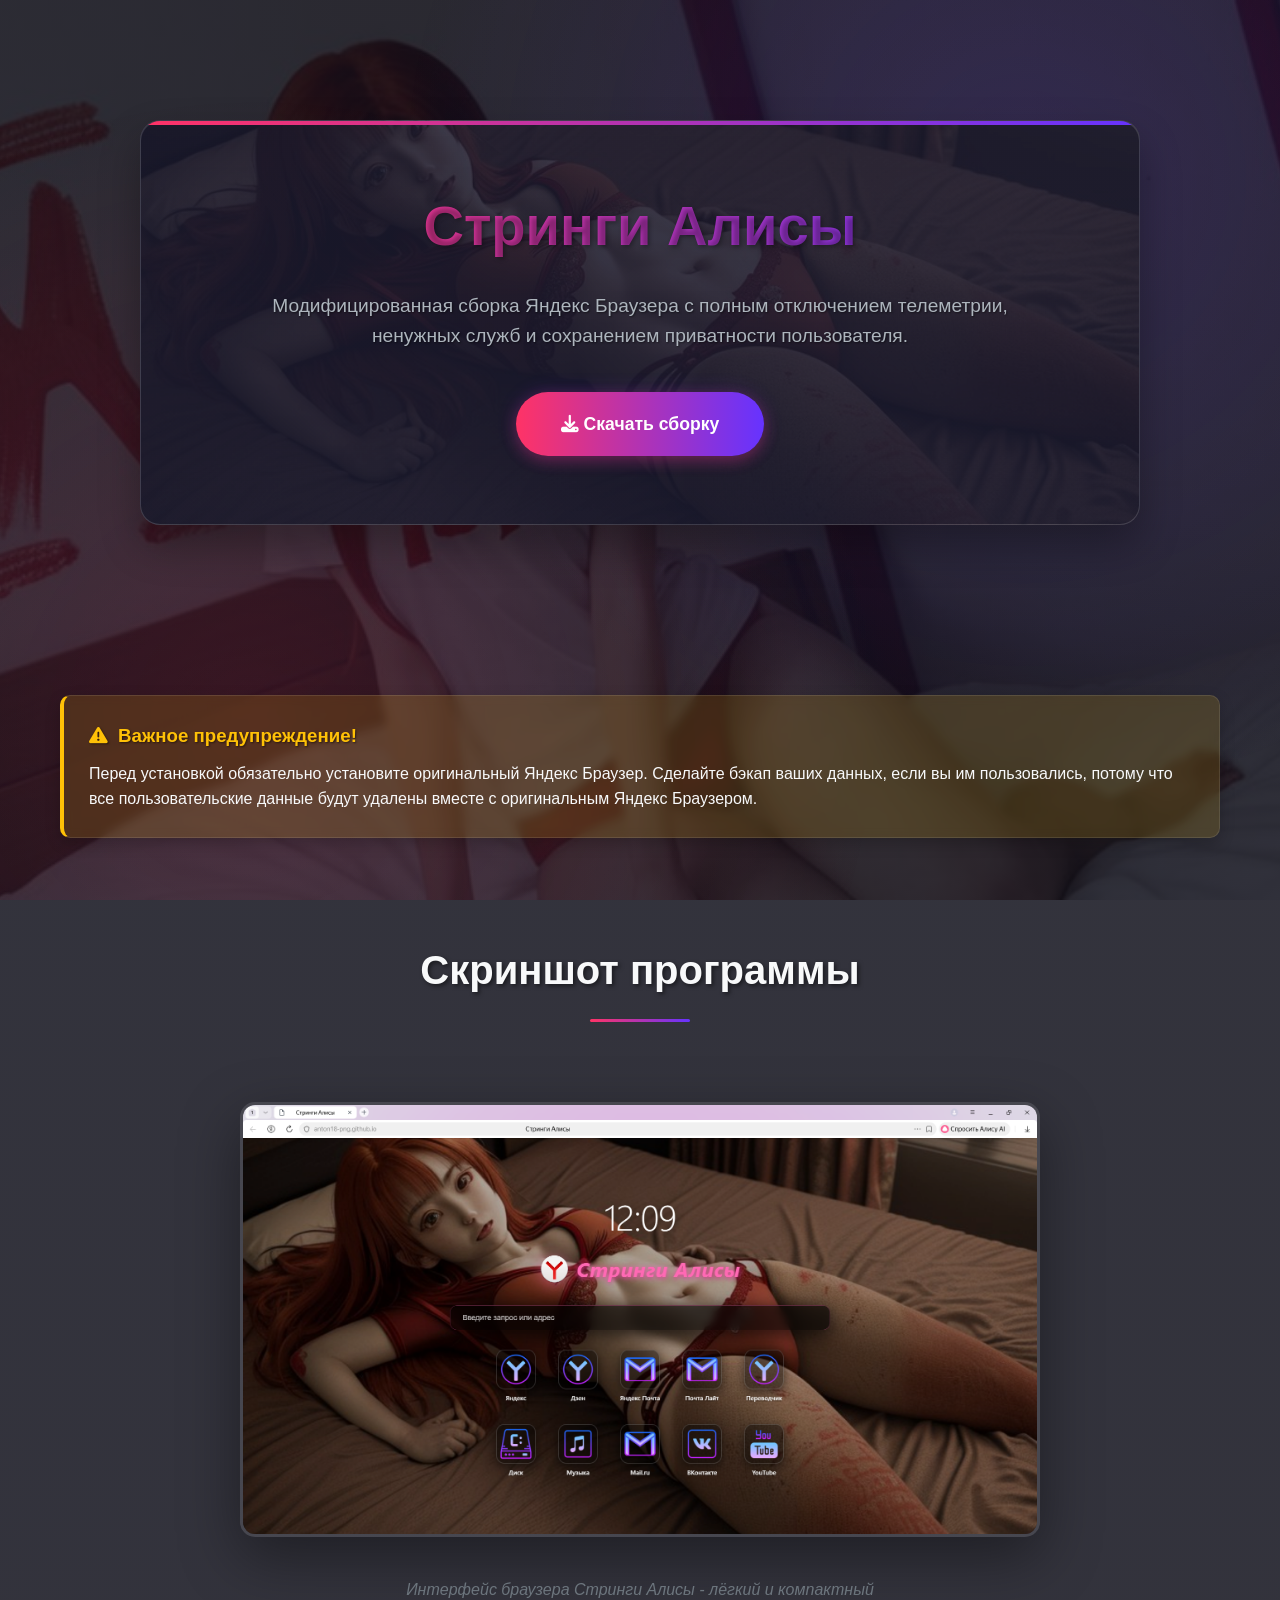
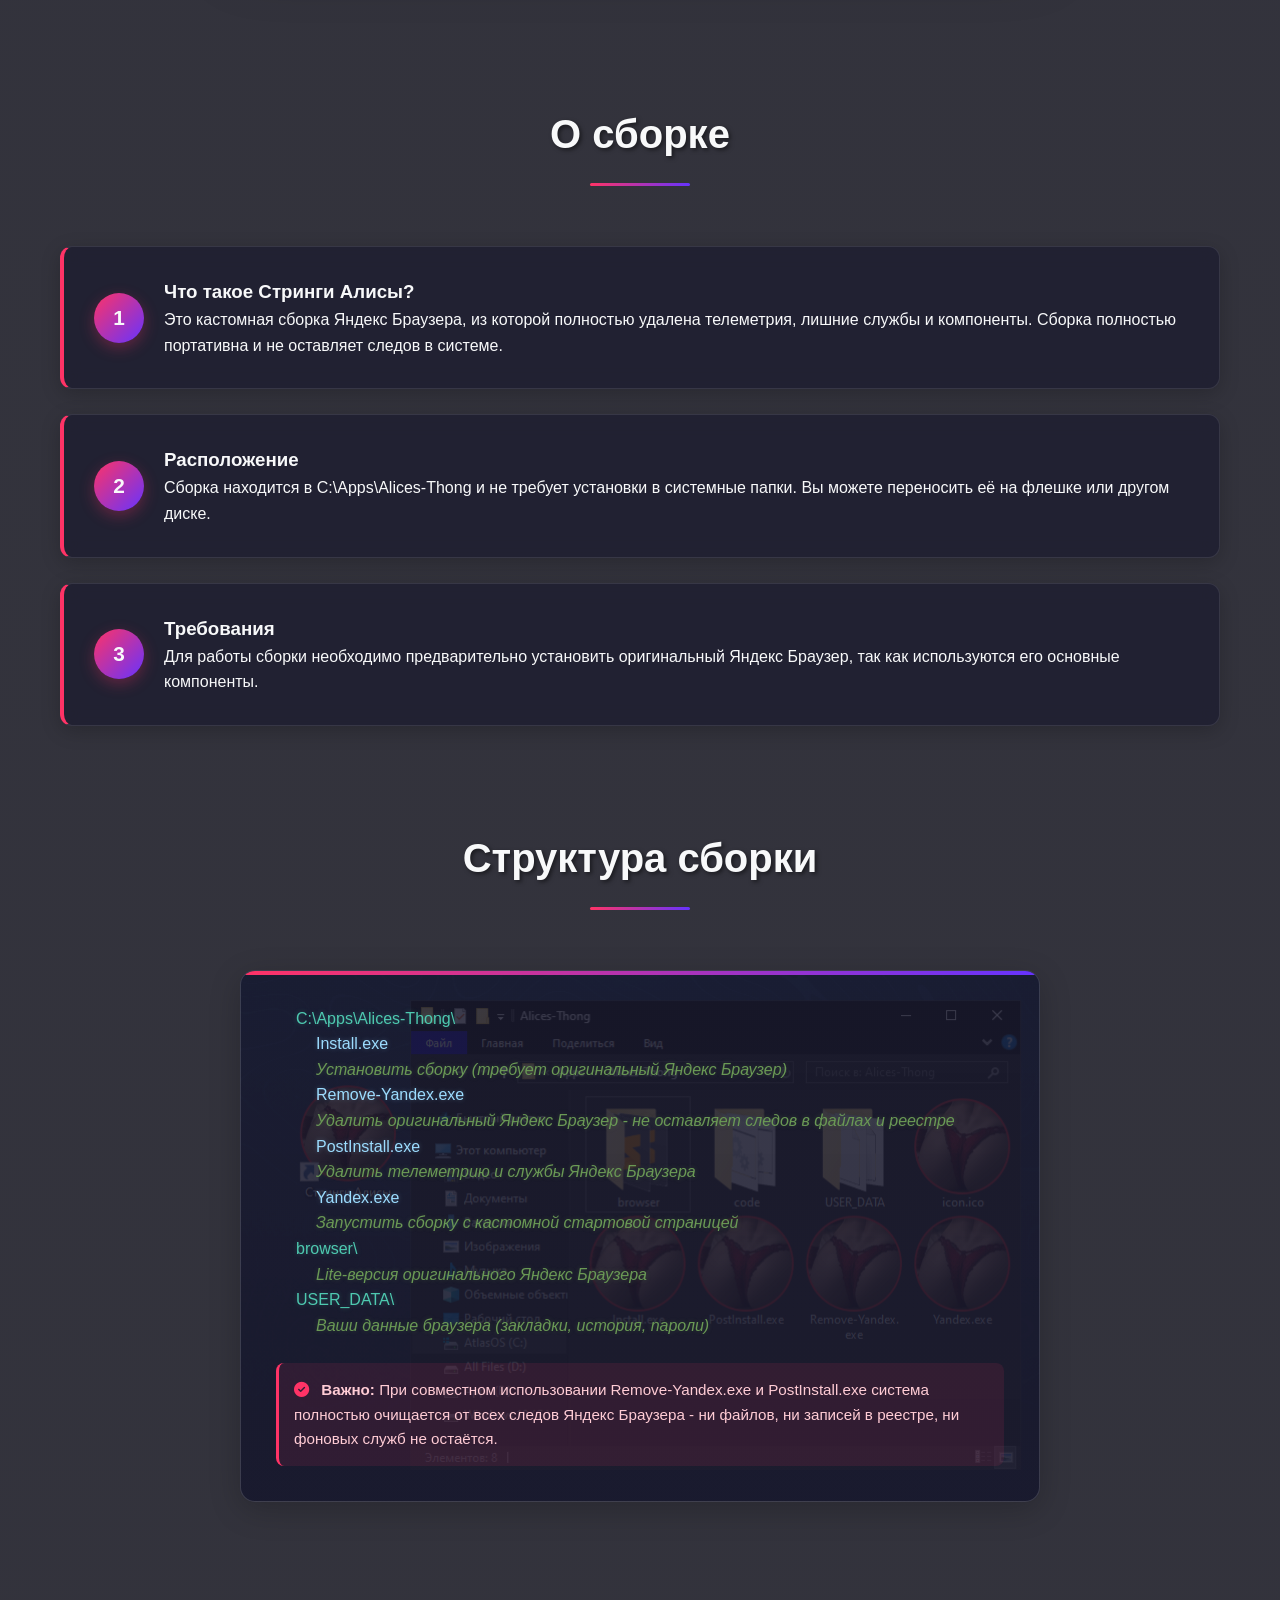
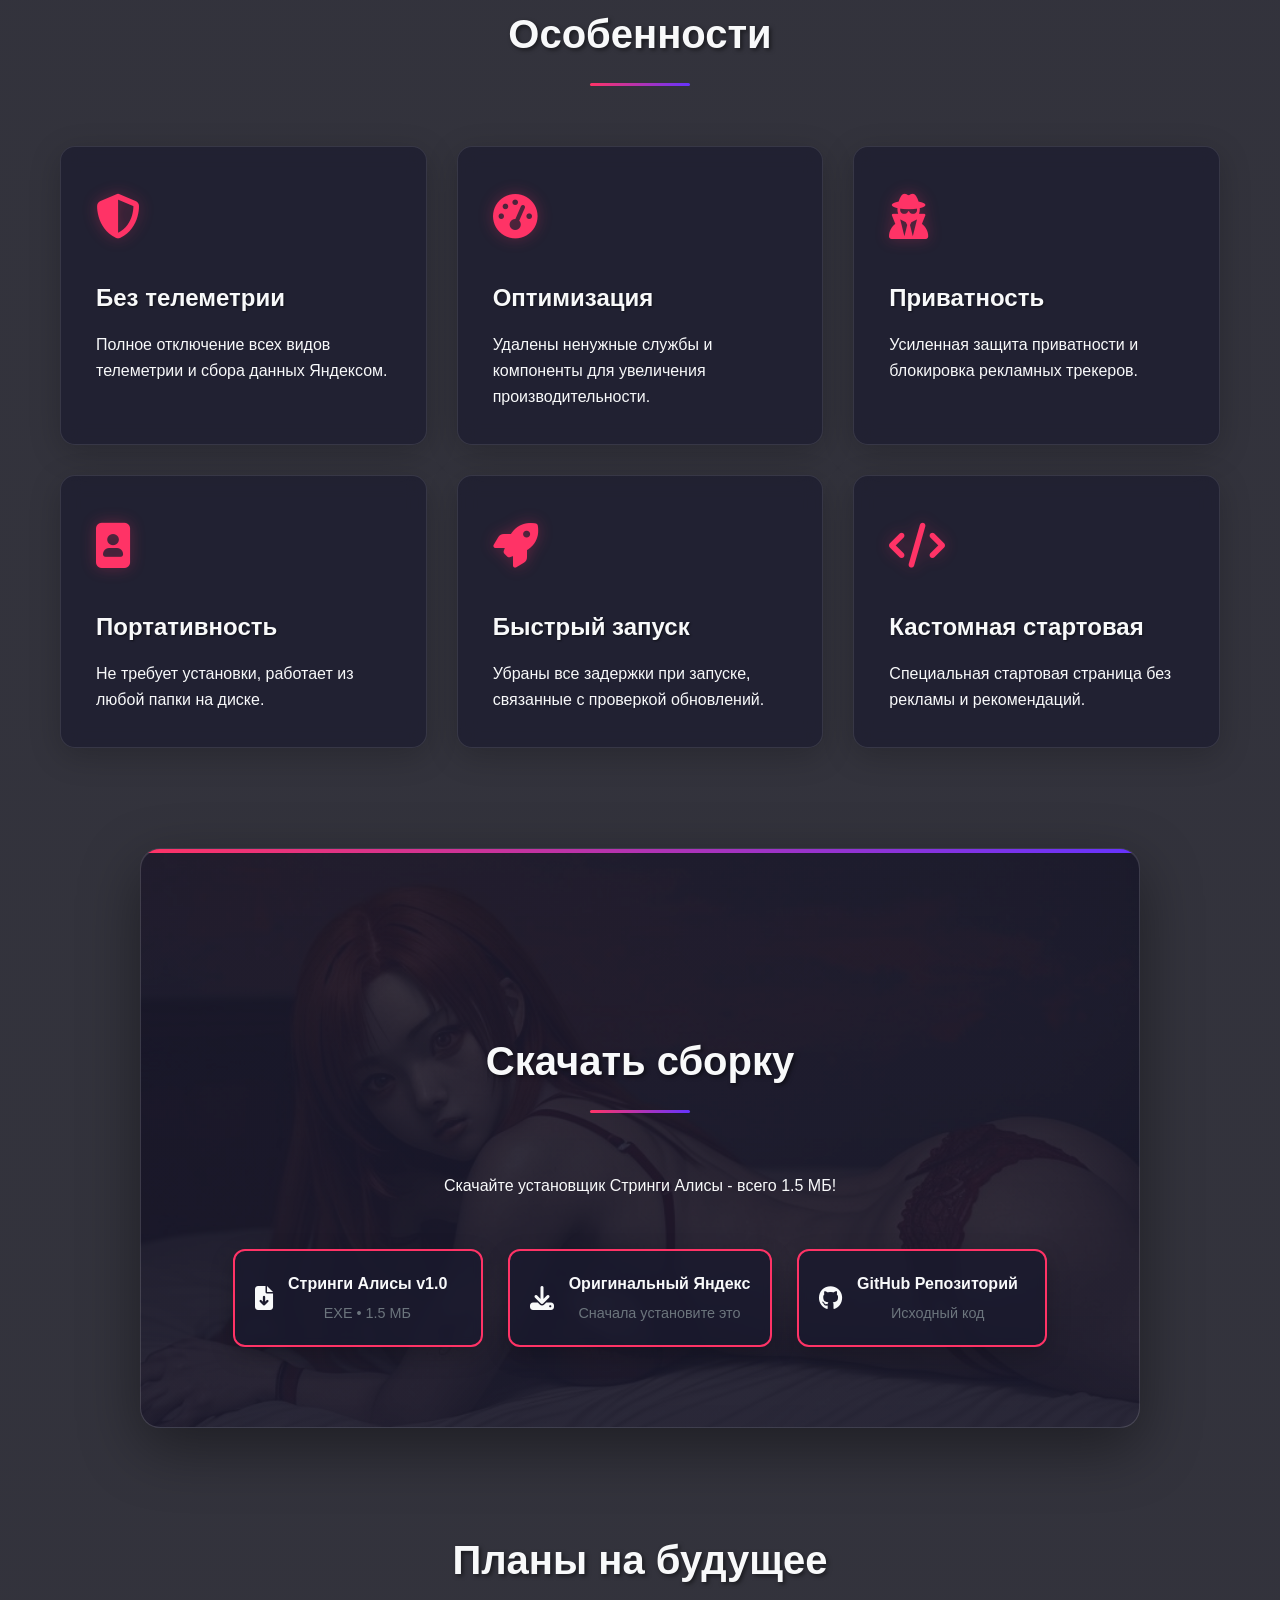
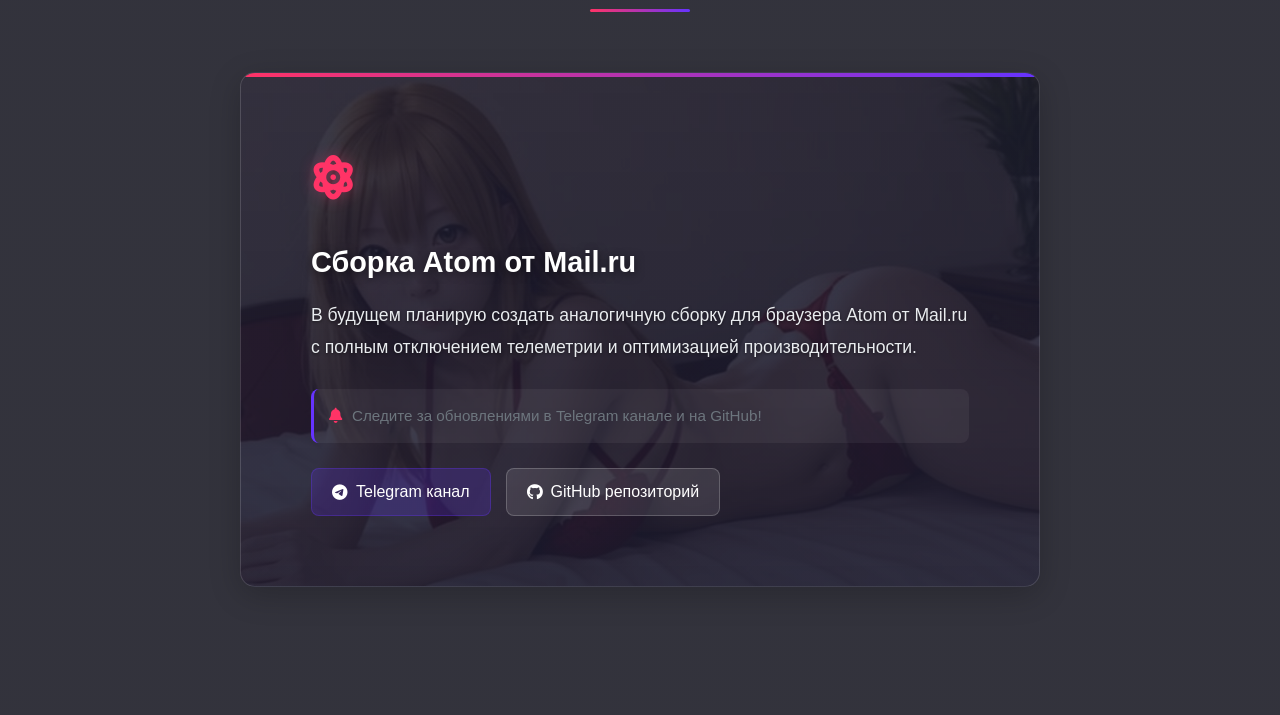
==== commit 7a0ff8a2: "✨ Resize due to icons" ====
--- a/index.html
+++ b/index.html
@@ -888,7 +888,7 @@
             "></div>
             <h2 class="section-title">Скачать сборку</h2>
 
-            <p>Скачайте установщик Стринги Алисы - всего менее 1 МБ!</p>
+            <p>Скачайте установщик Стринги Алисы - всего 1.5 МБ!</p>
             
             <div class="download-buttons">
                 <a href="https://github.com/anton18-png/Alices-thong/releases/download/v1.0.0/Alices-Thong.exe" 
@@ -897,7 +897,7 @@
                     <i class="fas fa-file-download"></i>
                     <div>
                         <strong>Стринги Алисы v1.0</strong>
-                        <span class="file-size">EXE • менее 1 МБ</span>
+                        <span class="file-size">EXE • 1.5 МБ</span>
                     </div>
                 </a>
                 
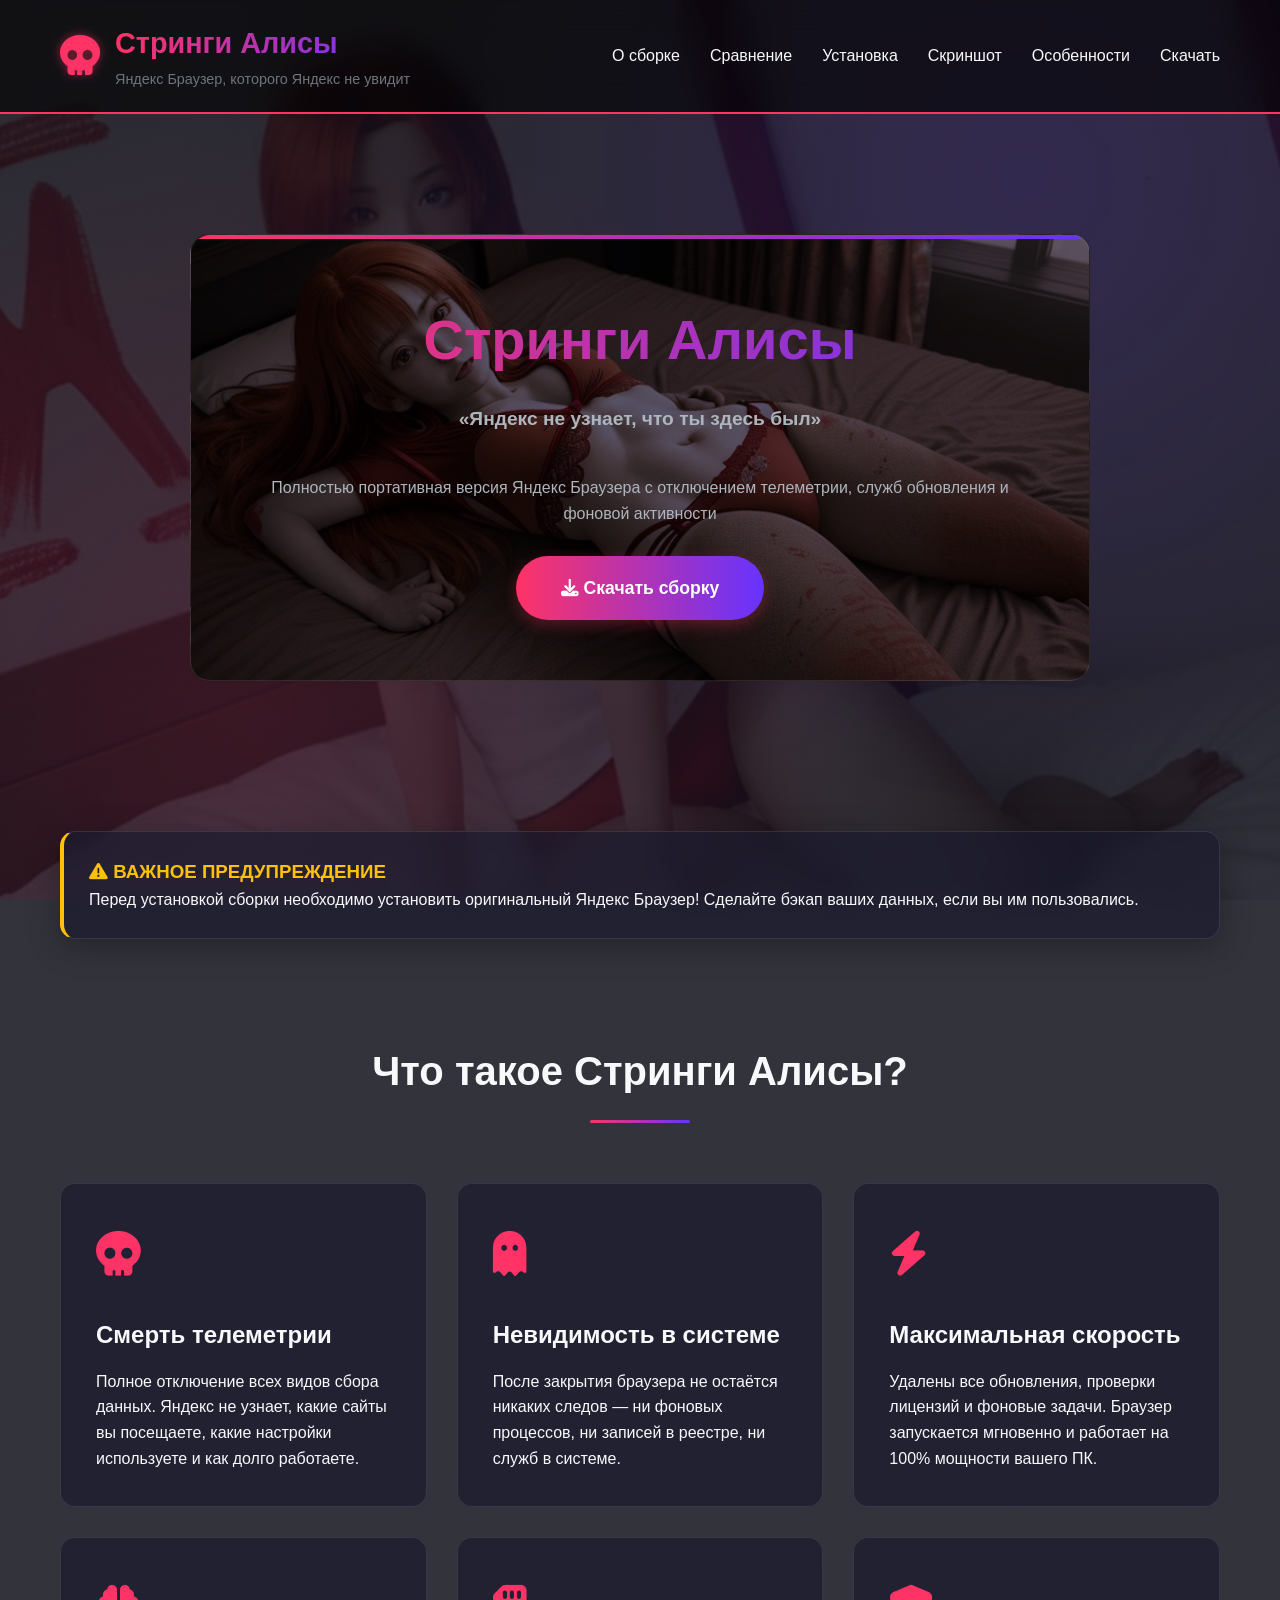
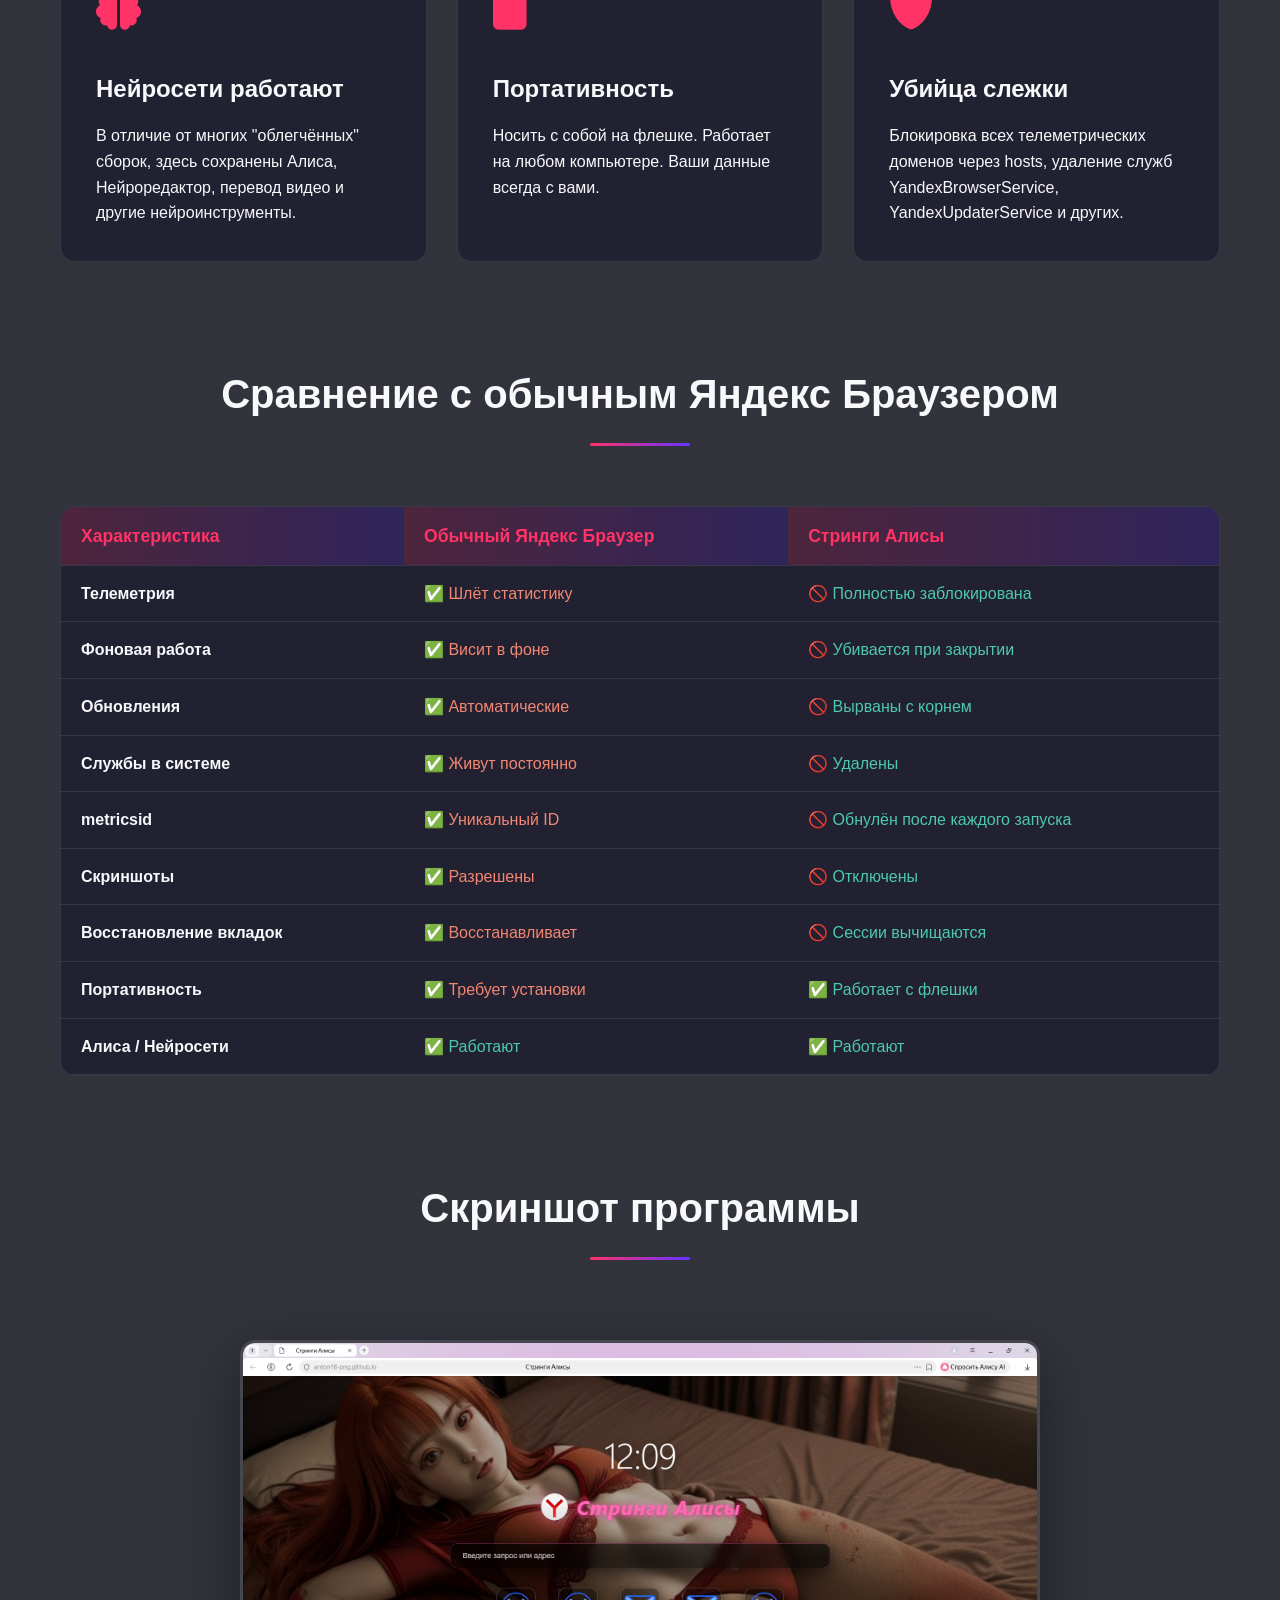
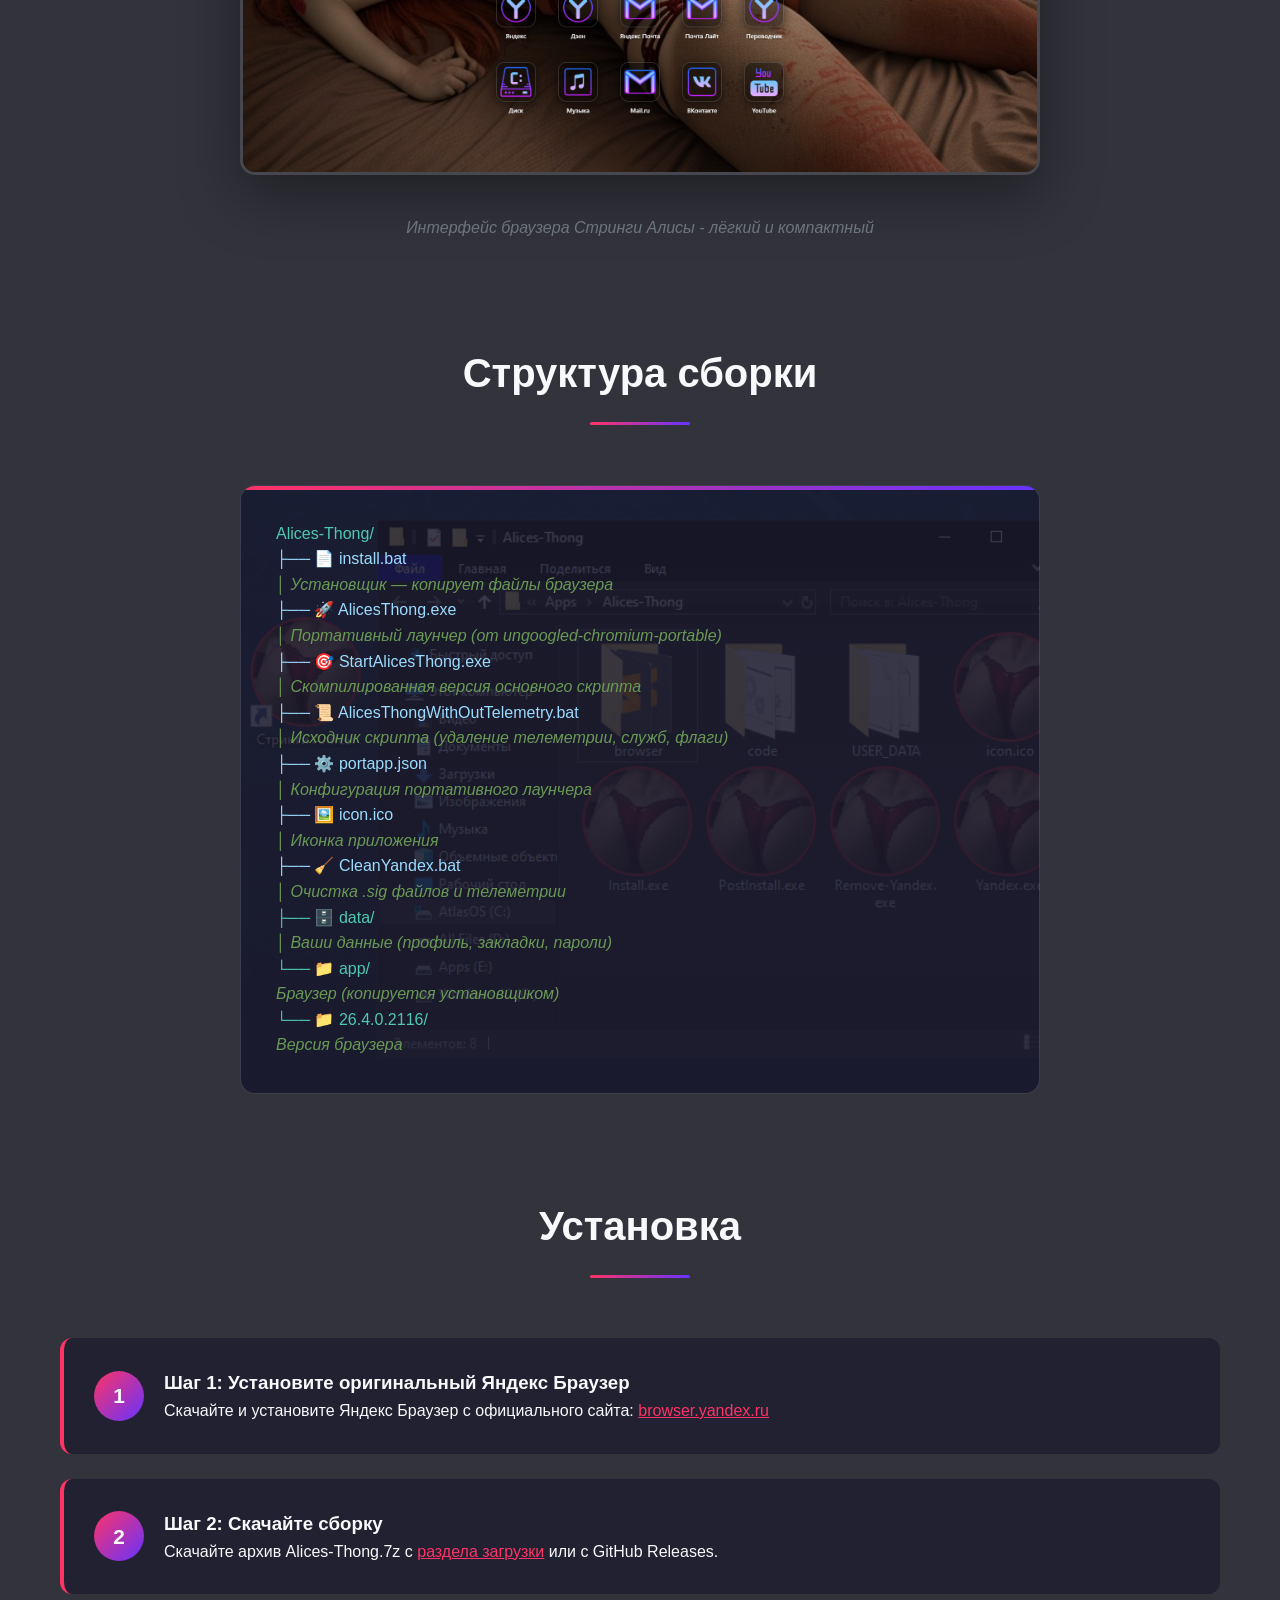
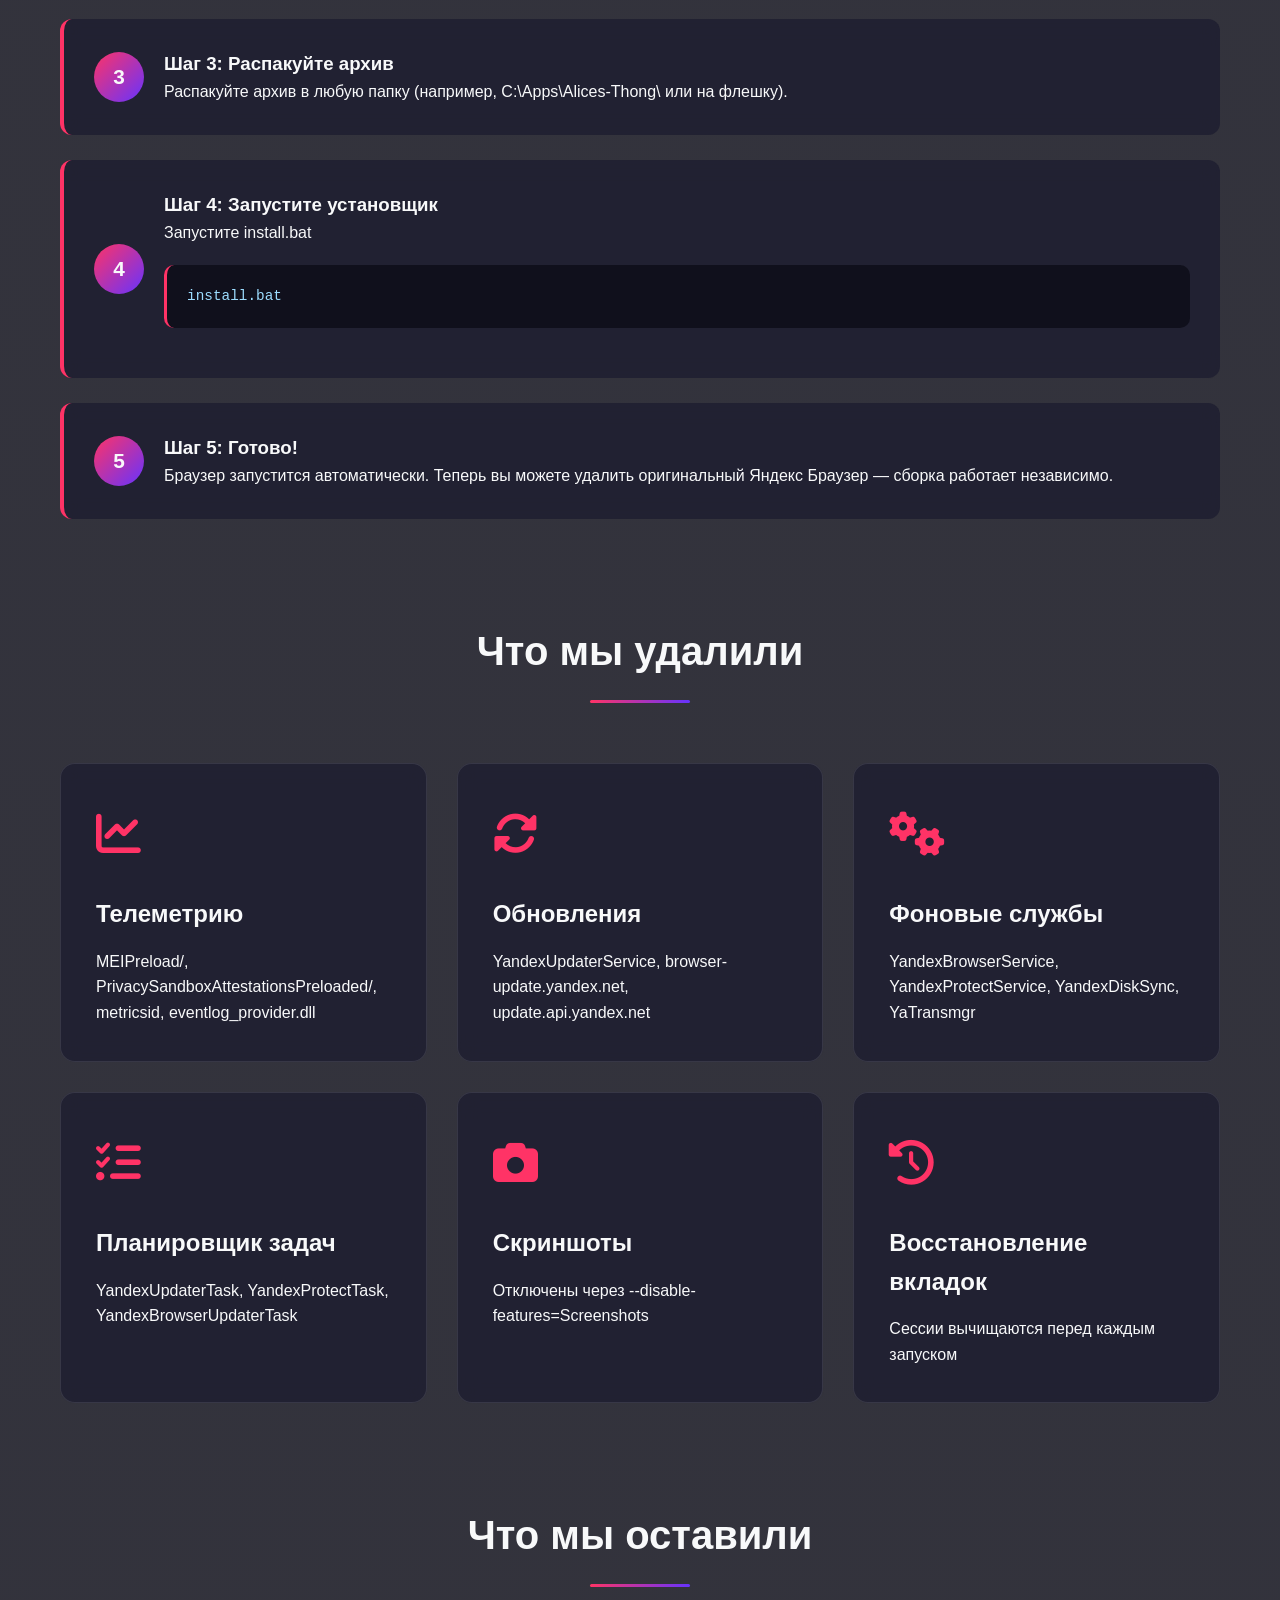
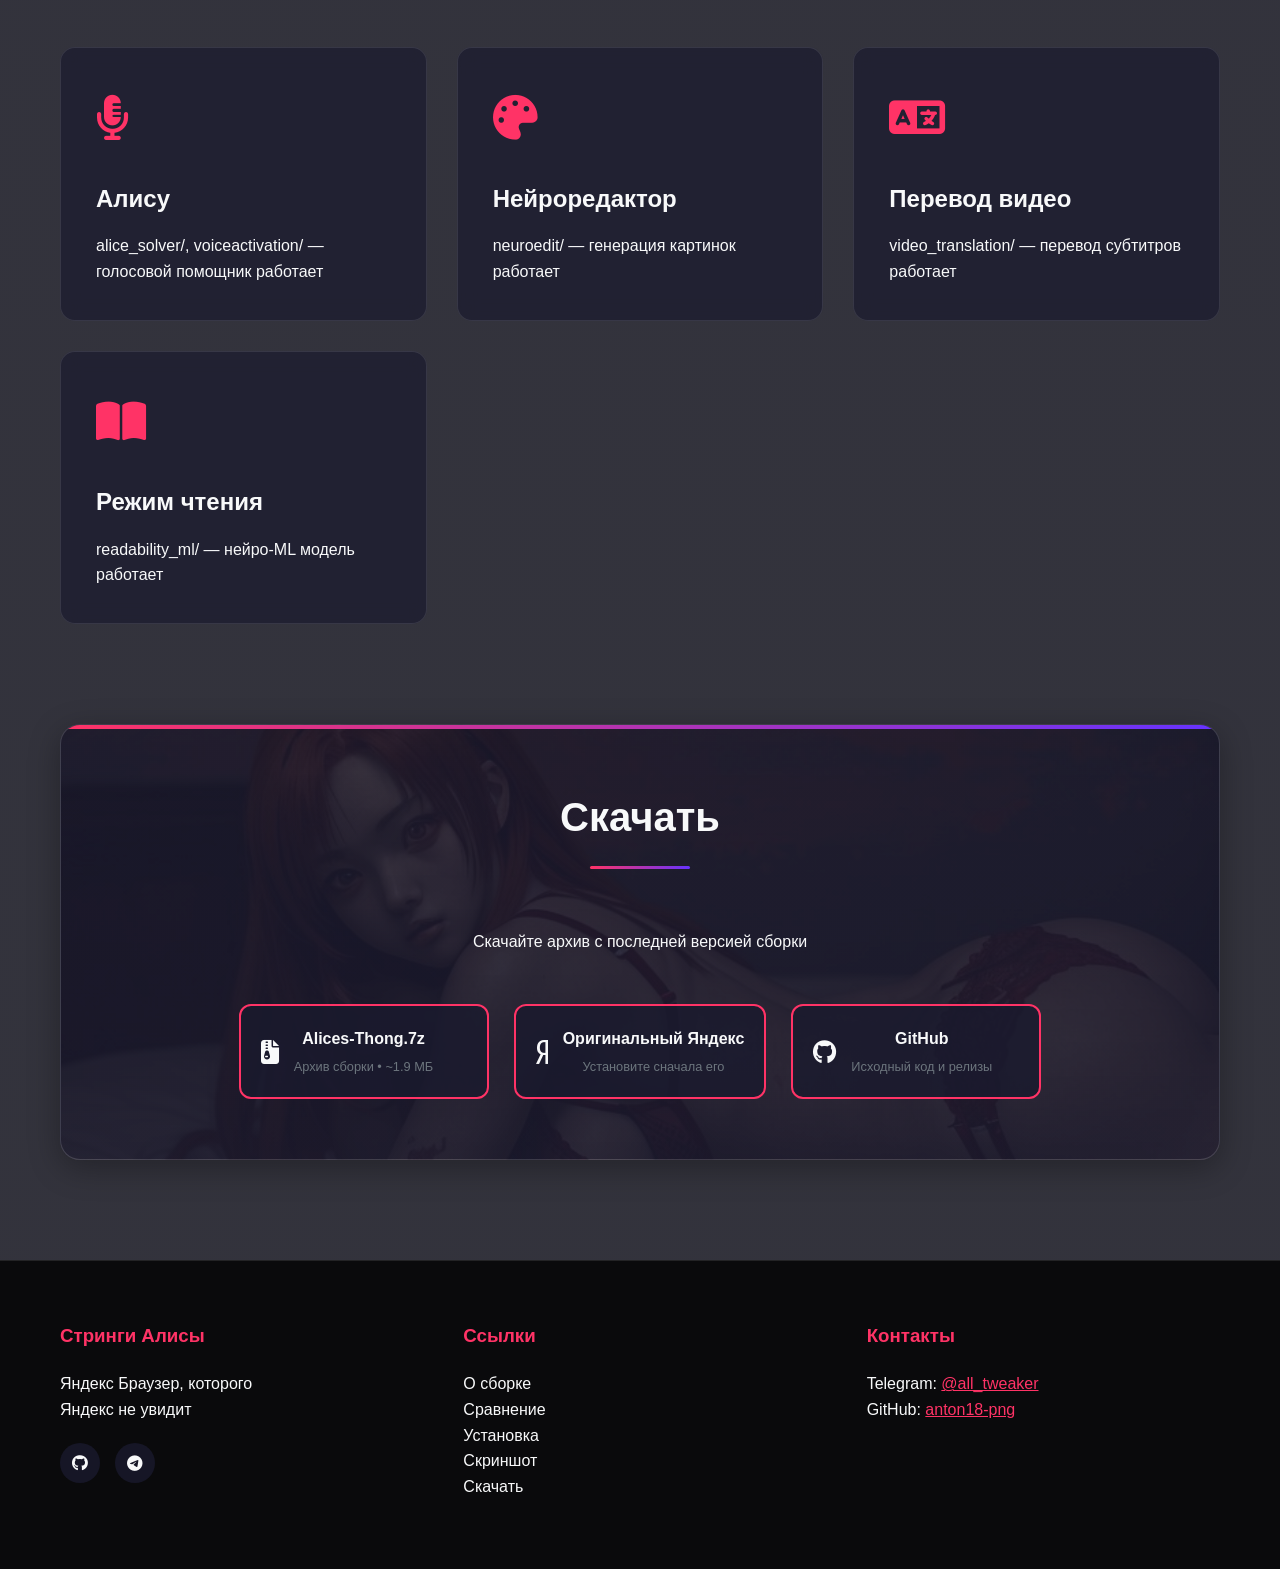
==== commit 847a4cda: "Add files via upload" ====
--- a/index.html
+++ b/index.html
@@ -3,7 +3,7 @@
 <head>
     <meta charset="UTF-8">
     <meta name="viewport" content="width=device-width, initial-scale=1.0">
-    <title>Стринги Алисы - Яндекс Браузер без телеметрии</title>
+    <title>Стринги Алисы — Яндекс Браузер, которого Яндекс не увидит</title>
     <link rel="stylesheet" href="https://cdnjs.cloudflare.com/ajax/libs/font-awesome/6.4.0/css/all.min.css">
     <style>
         * {
@@ -32,15 +32,6 @@
             color: var(--light);
             min-height: 100vh;
             line-height: 1.6;
-            position: relative;
-        }
-
-        .glass-effect {
-            background: rgba(26, 26, 46, 0.7);
-            backdrop-filter: blur(10px);
-            border-radius: 15px;
-            border: 1px solid rgba(255, 255, 255, 0.1);
-            box-shadow: 0 8px 32px rgba(0, 0, 0, 0.3);
         }
 
         .bg-pattern {
@@ -56,56 +47,12 @@
             z-index: -1;
         }
 
-/*        .floating-elements {
-            position: fixed;
-            width: 100%;
-            height: 100%;
-            pointer-events: none;
-            z-index: -1;
-        }
-
-        .floating-element {
-            position: absolute;
-            border-radius: 50%;
-            background: linear-gradient(45deg, var(--primary), var(--secondary));
-            opacity: 0.1;
-            animation: float 20s infinite linear;
-        }
-
-        .floating-element:nth-child(1) {
-            width: 300px;
-            height: 300px;
-            top: 10%;
-            left: 5%;
-            animation-delay: 0s;
-        }
-
-        .floating-element:nth-child(2) {
-            width: 200px;
-            height: 200px;
-            top: 60%;
-            right: 10%;
-            animation-delay: -5s;
-        }
-
-        .floating-element:nth-child(3) {
-            width: 150px;
-            height: 150px;
-            bottom: 20%;
-            left: 20%;
-            animation-delay: -10s;
-        }*/
-
-        @keyframes float {
-            0%, 100% {
-                transform: translateY(0) rotate(0deg);
-            }
-            33% {
-                transform: translateY(-30px) rotate(120deg);
-            }
-            66% {
-                transform: translateY(30px) rotate(240deg);
-            }
+        .glass-effect {
+            background: rgba(26, 26, 46, 0.7);
+            backdrop-filter: blur(10px);
+            border-radius: 15px;
+            border: 1px solid rgba(255, 255, 255, 0.1);
+            box-shadow: 0 8px 32px rgba(0, 0, 0, 0.3);
         }
 
         .container {
@@ -114,7 +61,6 @@
             padding: 0 20px;
         }
 
-        /* Header */
         header {
             background: rgba(0, 0, 0, 0.6);
             backdrop-filter: blur(15px);
@@ -149,13 +95,11 @@
             -webkit-background-clip: text;
             background-clip: text;
             color: transparent;
-            text-shadow: 2px 2px 4px rgba(0, 0, 0, 0.3);
         }
 
         .logo-text span {
             font-size: 0.9rem;
             color: var(--gray);
-            text-shadow: 1px 1px 2px rgba(0, 0, 0, 0.5);
         }
 
         .nav-links {
@@ -170,12 +114,10 @@
             transition: all 0.3s;
             position: relative;
             padding: 5px 0;
-            text-shadow: 1px 1px 2px rgba(0, 0, 0, 0.5);
         }
 
         .nav-links a:hover {
             color: var(--primary);
-            text-shadow: 0 0 10px rgba(255, 51, 102, 0.5);
         }
 
         .nav-links a::after {
@@ -187,19 +129,15 @@
             height: 2px;
             background: linear-gradient(90deg, var(--primary), var(--secondary));
             transition: width 0.3s;
-            box-shadow: 0 0 5px var(--primary);
         }
 
         .nav-links a:hover::after {
             width: 100%;
         }
 
-        /* Hero Section */
         .hero {
             padding: 120px 0;
             text-align: center;
-            position: relative;
-            z-index: 1;
         }
 
         .hero-content {
@@ -208,11 +146,23 @@
             padding: 60px;
             border-radius: 20px;
             border: 1px solid rgba(255, 255, 255, 0.1);
-            box-shadow: 
-                0 20px 40px rgba(0, 0, 0, 0.3),
-                inset 0 1px 0 rgba(255, 255, 255, 0.1);
             max-width: 900px;
             margin: 0 auto;
+            background-image: url('backgrounds/2.jpg');
+            background-size: cover;
+            background-blend-mode: overlay;
+            position: relative;
+            overflow: hidden;
+        }
+
+        .hero-content > div:first-child {
+            position: absolute;
+            top: 0;
+            left: 0;
+            right: 0;
+            height: 4px;
+            background: linear-gradient(90deg, var(--primary), var(--secondary));
+            z-index: 1;
         }
 
         .hero h2 {
@@ -222,7 +172,6 @@
             -webkit-background-clip: text;
             background-clip: text;
             color: transparent;
-            text-shadow: 2px 2px 4px rgba(0, 0, 0, 0.3);
         }
 
         .hero p {
@@ -230,7 +179,6 @@
             margin: 0 auto 40px;
             color: #adb5bd;
             max-width: 800px;
-            text-shadow: 1px 1px 2px rgba(0, 0, 0, 0.5);
         }
 
         .cta-button {
@@ -243,94 +191,18 @@
             font-weight: 600;
             font-size: 1.1rem;
             transition: all 0.3s;
-            box-shadow: 
-                0 5px 15px rgba(255, 51, 102, 0.3),
-                0 0 20px rgba(102, 51, 255, 0.2);
-            position: relative;
-            overflow: hidden;
+            box-shadow: 0 5px 15px rgba(255, 51, 102, 0.3);
         }
 
         .cta-button:hover {
             transform: translateY(-3px);
-            box-shadow: 
-                0 8px 25px rgba(255, 51, 102, 0.4),
-                0 0 30px rgba(102, 51, 255, 0.3);
-        }
-
-        .cta-button::before {
-            content: '';
-            position: absolute;
-            top: 0;
-            left: -100%;
-            width: 100%;
-            height: 100%;
-            background: linear-gradient(90deg, transparent, rgba(255, 255, 255, 0.2), transparent);
-            transition: left 0.5s;
-        }
-
-        .cta-button:hover::before {
-            left: 100%;
-        }
-
-        /* Warning Box */
-        .warning {
-            background: rgba(255, 193, 7, 0.15);
-            border-left: 4px solid #ffc107;
-            padding: 25px;
-            margin: 50px 0;
-            border-radius: 10px;
-            backdrop-filter: blur(5px);
-            box-shadow: 0 5px 15px rgba(0, 0, 0, 0.2);
-        }
-
-        .warning h3 {
-            color: #ffc107;
-            margin-bottom: 10px;
-            display: flex;
-            align-items: center;
-            gap: 10px;
-            text-shadow: 1px 1px 2px rgba(0, 0, 0, 0.5);
-        }
-
-        /* Screenshot Section */
-        .screenshot-section {
-            text-align: center;
-            margin: 80px 0;
-        }
-
-        .screenshot-container {
-            max-width: 800px;
-            margin: 40px auto;
-            border-radius: 15px;
-            overflow: hidden;
-            box-shadow: 0 20px 60px rgba(0, 0, 0, 0.4);
-            border: 3px solid rgba(255, 255, 255, 0.1);
-        }
-
-        .screenshot {
-            width: 100%;
-            height: auto;
-            display: block;
-            transition: transform 0.3s;
-        }
-
-        .screenshot:hover {
-            transform: scale(1.02);
-        }
-
-        .screenshot-caption {
-            margin-top: 20px;
-            color: var(--gray);
-            font-style: italic;
-        }
-
-        /* Features */
+            box-shadow: 0 8px 25px rgba(255, 51, 102, 0.4);
+        }
+
         .section-title {
             text-align: center;
             font-size: 2.5rem;
             margin: 100px 0 60px;
-            color: var(--light);
-            text-shadow: 2px 2px 4px rgba(0, 0, 0, 0.5);
             position: relative;
             padding-bottom: 20px;
         }
@@ -361,84 +233,65 @@
             padding: 35px;
             transition: all 0.3s;
             border: 1px solid rgba(255, 255, 255, 0.1);
-            box-shadow: 0 8px 32px rgba(0, 0, 0, 0.2);
-            position: relative;
-            overflow: hidden;
-        }
-
-        .feature-card::before {
-            content: '';
-            position: absolute;
-            top: 0;
-            left: 0;
-            right: 0;
-            height: 3px;
-            background: linear-gradient(90deg, var(--primary), var(--secondary));
-            transform: scaleX(0);
-            transition: transform 0.3s;
         }
 
         .feature-card:hover {
             transform: translateY(-10px);
             border-color: var(--primary);
-            box-shadow: 
-                0 15px 40px rgba(0, 0, 0, 0.3),
-                0 0 20px rgba(255, 51, 102, 0.1);
-        }
-
-        .feature-card:hover::before {
-            transform: scaleX(1);
         }
 
         .feature-icon {
             font-size: 2.8rem;
             color: var(--primary);
             margin-bottom: 25px;
-            text-shadow: 0 0 15px rgba(255, 51, 102, 0.3);
         }
 
         .feature-card h3 {
             font-size: 1.5rem;
             margin-bottom: 15px;
-            color: var(--light);
-            text-shadow: 1px 1px 2px rgba(0, 0, 0, 0.5);
-        }
-
-        /* Files Structure */
-        .files-structure {
-            background: rgba(15, 15, 26, 0.8);
+        }
+
+        .comparison-table {
+            background: rgba(26, 26, 46, 0.7);
             backdrop-filter: blur(10px);
             border-radius: 15px;
-            padding: 35px;
+            overflow: hidden;
             margin: 60px 0;
-            font-family: 'Cascadia Code', 'Courier New', monospace;
             border: 1px solid rgba(255, 255, 255, 0.1);
-            box-shadow: 
-                0 10px 30px rgba(0, 0, 0, 0.3),
-                inset 0 1px 0 rgba(255, 255, 255, 0.05);
-        }
-
-        .folder {
+        }
+
+        .comparison-table table {
+            width: 100%;
+            border-collapse: collapse;
+        }
+
+        .comparison-table th,
+        .comparison-table td {
+            padding: 15px 20px;
+            text-align: left;
+            border-bottom: 1px solid rgba(255, 255, 255, 0.1);
+        }
+
+        .comparison-table th {
+            background: linear-gradient(90deg, rgba(255, 51, 102, 0.2), rgba(102, 51, 255, 0.2));
+            color: var(--primary);
+            font-size: 1.1rem;
+        }
+
+        .comparison-table td:first-child,
+        .comparison-table th:first-child {
+            font-weight: bold;
+        }
+
+        .yes {
             color: #4ec9b0;
-            margin-left: 20px;
-            text-shadow: 0 0 5px rgba(78, 201, 176, 0.3);
-        }
-
-        .file {
-            color: #9cdcfe;
-            margin-left: 40px;
-            text-shadow: 0 0 5px rgba(156, 220, 254, 0.3);
-        }
-
-        .comment {
-            color: #6a9955;
-            margin-left: 40px;
-            font-style: italic;
-            text-shadow: 0 0 5px rgba(106, 153, 85, 0.3);
-        }
-
-        /* Installation Steps */
-        .steps {
+        }
+
+        .no {
+            color: #f48771;
+        }
+
+        .install-steps {
             counter-reset: step-counter;
             margin: 60px 0;
         }
@@ -452,12 +305,6 @@
             position: relative;
             padding-left: 100px;
             border-left: 4px solid var(--primary);
-            box-shadow: 0 5px 20px rgba(0, 0, 0, 0.2);
-            transition: transform 0.3s;
-        }
-
-        .step:hover {
-            transform: translateX(10px);
         }
 
         .step::before {
@@ -476,21 +323,95 @@
             justify-content: center;
             font-weight: bold;
             font-size: 1.3rem;
-            box-shadow: 0 5px 15px rgba(255, 51, 102, 0.3);
-        }
-
-        /* Download Section */
+        }
+
+        .code-block {
+            background: rgba(15, 15, 26, 0.9);
+            padding: 20px;
+            border-radius: 10px;
+            margin: 20px 0;
+            overflow-x: auto;
+            font-family: 'Courier New', monospace;
+            font-size: 0.9rem;
+            border-left: 3px solid var(--primary);
+        }
+
+        .code-block code {
+            font-family: 'Courier New', monospace;
+            color: #9cdcfe;
+        }
+
+        .file-tree {
+            background: rgba(15, 15, 26, 0.8);
+            border-radius: 15px;
+            padding: 35px;
+            font-family: 'Courier New', monospace;
+            border: 1px solid rgba(255, 255, 255, 0.1);
+        }
+
+        .folder {
+            color: #4ec9b0;
+        }
+
+        .file {
+            color: #9cdcfe;
+        }
+
+        .comment {
+            color: #6a9955;
+            font-style: italic;
+        }
+
+        .screenshot-section {
+            text-align: center;
+            margin: 80px 0;
+        }
+
+        .screenshot-container {
+            max-width: 800px;
+            margin: 40px auto;
+            border-radius: 15px;
+            overflow: hidden;
+            box-shadow: 0 20px 60px rgba(0, 0, 0, 0.4);
+            border: 3px solid rgba(255, 255, 255, 0.1);
+        }
+
+        .screenshot {
+            width: 100%;
+            height: auto;
+            display: block;
+            transition: transform 0.3s;
+        }
+
+        .screenshot:hover {
+            transform: scale(1.02);
+        }
+
+        .screenshot-caption {
+            margin-top: 20px;
+            color: var(--gray);
+            font-style: italic;
+        }
+
         .download-section {
             text-align: center;
-            padding: 80px;
-            background: rgba(15, 15, 26, 0.8);
-            backdrop-filter: blur(10px);
+            padding: 60px;
             border-radius: 20px;
             margin: 100px 0;
-            border: 1px solid rgba(255, 255, 255, 0.1);
-            box-shadow: 
-                0 20px 60px rgba(0, 0, 0, 0.4),
-                inset 0 1px 0 rgba(255, 255, 255, 0.1);
+            position: relative;
+            overflow: hidden;
+            border: 1px solid rgba(255, 255, 255, 0.15);
+        }
+
+        .download-section::before {
+            content: '';
+            position: absolute;
+            top: 0;
+            left: 0;
+            right: 0;
+            height: 4px;
+            background: linear-gradient(90deg, var(--primary), var(--secondary));
+            z-index: 1;
         }
 
         .download-buttons {
@@ -513,18 +434,11 @@
             align-items: center;
             gap: 15px;
             min-width: 250px;
-            justify-content: flex-start;
-            backdrop-filter: blur(5px);
-            box-shadow: 0 8px 25px rgba(0, 0, 0, 0.2);
         }
 
         .download-btn:hover {
             background: var(--primary);
             transform: translateY(-5px);
-            box-shadow: 
-                0 15px 35px rgba(255, 51, 102, 0.3),
-                0 0 20px rgba(255, 51, 102, 0.2);
-            border-color: transparent;
         }
 
         .download-btn i {
@@ -533,74 +447,110 @@
 
         .file-size {
             display: block;
-            font-size: 0.9rem;
+            font-size: 0.8rem;
             color: var(--gray);
             margin-top: 5px;
         }
 
-        /* Footer */
+        .future-card {
+            background: rgba(26, 26, 46, 0.7);
+            backdrop-filter: blur(10px);
+            border-radius: 15px;
+            padding: 45px;
+            text-align: center;
+            margin: 60px 0;
+            background-image: url('backgrounds/1.jpg');
+            background-size: cover;
+            background-blend-mode: overlay;
+            border: 1px solid rgba(255, 255, 255, 0.1);
+            position: relative;
+            overflow: hidden;
+        }
+
+        .future-card::before {
+            content: '';
+            position: absolute;
+            top: 0;
+            left: 0;
+            right: 0;
+            height: 4px;
+            background: linear-gradient(90deg, var(--primary), var(--secondary));
+            z-index: 1;
+        }
+
         footer {
             background: rgba(0, 0, 0, 0.8);
-            padding: 80px 0 40px;
-            margin-top: 120px;
+            padding: 60px 0 30px;
+            margin-top: 100px;
             border-top: 1px solid rgba(255, 255, 255, 0.1);
-            backdrop-filter: blur(10px);
         }
 
         .footer-content {
             display: grid;
             grid-template-columns: repeat(auto-fit, minmax(250px, 1fr));
             gap: 50px;
-            margin-bottom: 60px;
+            margin-bottom: 40px;
         }
 
         .footer-section h3 {
             color: var(--primary);
-            margin-bottom: 25px;
-            font-size: 1.3rem;
-            text-shadow: 1px 1px 2px rgba(0, 0, 0, 0.5);
+            margin-bottom: 20px;
         }
 
         .social-links {
             display: flex;
             gap: 15px;
-            margin-top: 25px;
+            margin-top: 20px;
         }
 
         .social-link {
             display: inline-flex;
             align-items: center;
             justify-content: center;
-            width: 45px;
-            height: 45px;
+            width: 40px;
+            height: 40px;
             background: rgba(26, 26, 46, 0.8);
             border-radius: 50%;
             color: var(--light);
             text-decoration: none;
             transition: all 0.3s;
-            border: 1px solid rgba(255, 255, 255, 0.1);
-            box-shadow: 0 5px 15px rgba(0, 0, 0, 0.2);
         }
 
         .social-link:hover {
             background: var(--primary);
-            transform: translateY(-3px) scale(1.1);
-            box-shadow: 
-                0 8px 20px rgba(255, 51, 102, 0.3),
-                0 0 15px rgba(255, 51, 102, 0.2);
-            border-color: transparent;
+            transform: scale(1.1);
         }
 
         .copyright {
             text-align: center;
-            padding-top: 40px;
+            padding-top: 30px;
             border-top: 1px solid rgba(255, 255, 255, 0.1);
             color: var(--gray);
             font-size: 0.9rem;
-            text-shadow: 1px 1px 2px rgba(0, 0, 0, 0.5);
-        }
-
-        /* Responsive */
+        }
+
+        .structure-card {
+            max-width: 800px;
+            margin: 0 auto;
+            background: linear-gradient(rgba(26, 26, 46, 0.85), rgba(26, 26, 46, 0.9)), url('folder.png') no-repeat center center;
+            background-size: cover;
+            position: relative;
+            overflow: hidden;
+            border: 1px solid rgba(255, 255, 255, 0.15);
+            border-radius: 15px;
+            padding: 35px;
+        }
+
+        .structure-card > div:first-child {
+            position: absolute;
+            top: 0;
+            left: 0;
+            right: 0;
+            height: 4px;
+            background: linear-gradient(90deg, var(--primary), var(--secondary));
+            z-index: 1;
+        }
+
         @media (max-width: 768px) {
             .header-content {
                 flex-direction: column;
@@ -620,93 +570,58 @@
                 padding: 30px;
             }
 
+            .step {
+                padding-left: 80px;
+            }
+
+            .step::before {
+                left: 20px;
+                width: 40px;
+                height: 40px;
+                font-size: 1rem;
+            }
+
             .download-buttons {
                 flex-direction: column;
                 align-items: center;
             }
-
-            .download-btn {
-                width: 100%;
-                max-width: 300px;
-            }
-
-            .step {
-                padding-left: 80px;
-            }
-
-            .step::before {
-                left: 20px;
-                width: 40px;
-                height: 40px;
-                font-size: 1.1rem;
-            }
-
-            .screenshot-container {
-                max-width: 100%;
-            }
         }
     </style>
 </head>
 <body>
-    <!-- Декоративные элементы -->
     <div class="bg-pattern"></div>
-    <div class="floating-elements">
-        <div class="floating-element"></div>
-        <div class="floating-element"></div>
-        <div class="floating-element"></div>
-    </div>
-
-    <!-- Header -->
-<!--     <header>
+
+    <header>
         <div class="container">
             <div class="header-content">
                 <div class="logo">
                     <div class="logo-icon">
-                        <i class="fas fa-lock"></i>
+                        <i class="fas fa-skull"></i>
                     </div>
                     <div class="logo-text">
                         <h1>Стринги Алисы</h1>
-                        <span>Яндекс Браузер без телеметрии</span>
+                        <span>Яндекс Браузер, которого Яндекс не увидит</span>
                     </div>
                 </div>
                 <nav class="nav-links">
                     <a href="#about">О сборке</a>
+                    <a href="#comparison">Сравнение</a>
+                    <a href="#install">Установка</a>
                     <a href="#screenshot">Скриншот</a>
                     <a href="#features">Особенности</a>
                     <a href="#download">Скачать</a>
-                    <a href="#future">Планы</a>
                 </nav>
             </div>
         </div>
-    </header> -->
-
-    <!-- Hero Section -->
+    </header>
+
     <section class="hero">
         <div class="container">
-            <div class="hero-content" style="
-            max-width: 1000px; 
-            margin: 0 auto;
-            background: 
-                linear-gradient(rgba(26, 26, 46, 0.85), rgba(26, 26, 46, 0.9)),
-                url('backgrounds/2.jpg') no-repeat center center;
-            background-size: cover;
-            position: relative;
-            overflow: hidden;
-            border: 1px solid rgba(255, 255, 255, 0.15);
-        ">
-            
-            <!-- Градиентный акцент -->
-            <div style="
-                position: absolute;
-                top: 0;
-                left: 0;
-                right: 0;
-                height: 4px;
-                background: linear-gradient(90deg, var(--primary), var(--secondary));
-                z-index: 1;
-            "></div>
+            <div class="hero-content">
+                <div></div>
                 <h2>Стринги Алисы</h2>
-                <p>Модифицированная сборка Яндекс Браузера с полным отключением телеметрии,<br>ненужных служб и сохранением приватности пользователя.</p>
+                <p><strong>«Яндекс не узнает, что ты здесь был»</strong></p>
+                <p style="font-size: 1rem; margin-bottom: 30px;">Полностью портативная версия Яндекс Браузера с отключением телеметрии, служб обновления и фоновой активности</p>
                 <a href="#download" class="cta-button">
                     <i class="fas fa-download"></i> Скачать сборку
                 </a>
@@ -714,384 +629,153 @@
         </div>
     </section>
 
-    <!-- Warning -->
     <div class="container">
-        <div class="warning glass-effect">
-            <h3><i class="fas fa-exclamation-triangle"></i> Важное предупреждение!</h3>
-            <p>Перед установкой обязательно установите оригинальный Яндекс Браузер. Сделайте бэкап ваших данных, если вы им пользовались, потому что все пользовательские данные будут удалены вместе с оригинальным Яндекс Браузером.</p>
+        <div class="glass-effect" style="padding: 25px; margin: 30px 0; border-left: 4px solid #ffc107;">
+            <h3 style="color: #ffc107;"><i class="fas fa-exclamation-triangle"></i> ВАЖНОЕ ПРЕДУПРЕЖДЕНИЕ</h3>
+            <p>Перед установкой сборки необходимо установить оригинальный Яндекс Браузер! Сделайте бэкап ваших данных, если вы им пользовались.</p>
         </div>
     </div>
 
-    <!-- Screenshot Section -->
+    <section id="about" class="container">
+        <h2 class="section-title">Что такое Стринги Алисы?</h2>
+        <div class="features-grid">
+            <div class="feature-card">
+                <div class="feature-icon"><i class="fas fa-skull"></i></div>
+                <h3>Смерть телеметрии</h3>
+                <p>Полное отключение всех видов сбора данных. Яндекс не узнает, какие сайты вы посещаете, какие настройки используете и как долго работаете.</p>
+            </div>
+            <div class="feature-card">
+                <div class="feature-icon"><i class="fas fa-ghost"></i></div>
+                <h3>Невидимость в системе</h3>
+                <p>После закрытия браузера не остаётся никаких следов — ни фоновых процессов, ни записей в реестре, ни служб в системе.</p>
+            </div>
+            <div class="feature-card">
+                <div class="feature-icon"><i class="fas fa-bolt"></i></div>
+                <h3>Максимальная скорость</h3>
+                <p>Удалены все обновления, проверки лицензий и фоновые задачи. Браузер запускается мгновенно и работает на 100% мощности вашего ПК.</p>
+            </div>
+            <div class="feature-card">
+                <div class="feature-icon"><i class="fas fa-brain"></i></div>
+                <h3>Нейросети работают</h3>
+                <p>В отличие от многих "облегчённых" сборок, здесь сохранены Алиса, Нейроредактор, перевод видео и другие нейроинструменты.</p>
+            </div>
+            <div class="feature-card">
+                <div class="feature-icon"><i class="fas fa-sd-card"></i></div>
+                <h3>Портативность</h3>
+                <p>Носить с собой на флешке. Работает на любом компьютере. Ваши данные всегда с вами.</p>
+            </div>
+            <div class="feature-card">
+                <div class="feature-icon"><i class="fas fa-shield"></i></div>
+                <h3>Убийца слежки</h3>
+                <p>Блокировка всех телеметрических доменов через hosts, удаление служб YandexBrowserService, YandexUpdaterService и других.</p>
+            </div>
+        </div>
+    </section>
+
+    <section id="comparison" class="container">
+        <h2 class="section-title">Сравнение с обычным Яндекс Браузером</h2>
+        <div class="comparison-table">
+            <table>
+                <thead>
+                    <tr><th>Характеристика</th><th>Обычный Яндекс Браузер</th><th>Стринги Алисы</th></tr>
+                </thead>
+                <tbody>
+                    <tr><td>Телеметрия</td><td class="no">✅ Шлёт статистику</td><td class="yes">🚫 Полностью заблокирована</td></tr>
+                    <tr><td>Фоновая работа</td><td class="no">✅ Висит в фоне</td><td class="yes">🚫 Убивается при закрытии</td></tr>
+                    <tr><td>Обновления</td><td class="no">✅ Автоматические</td><td class="yes">🚫 Вырваны с корнем</td></tr>
+                    <tr><td>Службы в системе</td><td class="no">✅ Живут постоянно</td><td class="yes">🚫 Удалены</td></tr>
+                    <tr><td>metricsid</td><td class="no">✅ Уникальный ID</td><td class="yes">🚫 Обнулён после каждого запуска</td></tr>
+                    <tr><td>Скриншоты</td><td class="no">✅ Разрешены</td><td class="yes">🚫 Отключены</td></tr>
+                    <tr><td>Восстановление вкладок</td><td class="no">✅ Восстанавливает</td><td class="yes">🚫 Сессии вычищаются</td></tr>
+                    <tr><td>Портативность</td><td class="no">✅ Требует установки</td><td class="yes">✅ Работает с флешки</td></tr>
+                    <tr><td>Алиса / Нейросети</td><td class="yes">✅ Работают</td><td class="yes">✅ Работают</td></tr>
+                </tbody>
+            </table>
+        </div>
+    </section>
+
     <section id="screenshot" class="container">
         <h2 class="section-title">Скриншот программы</h2>
         <div class="screenshot-section">
             <div class="screenshot-container">
-                <img src="app.png" 
-                     alt="Скриншот программы Стринги Алисы" 
-                     class="screenshot">
-<!--                 <img src="folder.png" 
-                     alt="Скриншот программы Стринги Алисы" 
-                     class="screenshot"> -->
+                <img src="app.png" alt="Скриншот программы Стринги Алисы" class="screenshot">
             </div>
             <p class="screenshot-caption">Интерфейс браузера Стринги Алисы - лёгкий и компактный</p>
         </div>
     </section>
 
-    <!-- About Section -->
-    <section id="about" class="container">
-        <h2 class="section-title">О сборке</h2>
-        <div class="steps">
-            <div class="step glass-effect">
-                <h3>Что такое Стринги Алисы?</h3>
-                <p>Это кастомная сборка Яндекс Браузера, из которой полностью удалена телеметрия, лишние службы и компоненты. Сборка полностью портативна и не оставляет следов в системе.</p>
-            </div>
-            <div class="step glass-effect">
-                <h3>Расположение</h3>
-                <p>Сборка находится в <code>C:\Apps\Alices-Thong</code> и не требует установки в системные папки. Вы можете переносить её на флешке или другом диске.</p>
-            </div>
-            <div class="step glass-effect">
-                <h3>Требования</h3>
-                <p>Для работы сборки необходимо предварительно установить оригинальный Яндекс Браузер, так как используются его основные компоненты.</p>
-            </div>
-        </div>
-    </section>
-
-    <!-- Files Structure -->
     <section class="container">
         <h2 class="section-title">Структура сборки</h2>
-        <div class="feature-card glass-effect" style="
-            max-width: 800px; 
-            margin: 0 auto;
-            background: 
-                linear-gradient(rgba(26, 26, 46, 0.85), rgba(26, 26, 46, 0.9)),
-                url('folder.png') no-repeat center center;
-            background-size: cover;
-            position: relative;
-            overflow: hidden;
-            border: 1px solid rgba(255, 255, 255, 0.15);
-        ">
-            
-            <!-- Градиентный акцент -->
-            <div style="
-                position: absolute;
-                top: 0;
-                left: 0;
-                right: 0;
-                height: 4px;
-                background: linear-gradient(90deg, var(--primary), var(--secondary));
-                z-index: 1;
-            "></div>
-            <div class="folder">C:\Apps\Alices-Thong\</div>
-            <div class="file">Install.exe</div>
-            <div class="comment">Установить сборку (требует оригинальный Яндекс Браузер)</div>
-            
-            <div class="file">Remove-Yandex.exe</div>
-            <div class="comment">Удалить оригинальный Яндекс Браузер - не оставляет следов в файлах и реестре</div>
-            
-            <div class="file">PostInstall.exe</div>
-            <div class="comment">Удалить телеметрию и службы Яндекс Браузера</div>
-            
-            <div class="file">Yandex.exe</div>
-            <div class="comment">Запустить сборку с кастомной стартовой страницей</div>
-            
-            <div class="folder">browser\</div>
-            <div class="comment">Lite-версия оригинального Яндекс Браузера</div>
-            
-            <div class="folder">USER_DATA\</div>
-            <div class="comment">Ваши данные браузера (закладки, история, пароли)</div>
-            
-            <!-- Добавляем важное примечание -->
-            <div style="margin-top: 25px; padding: 15px; background: rgba(255, 51, 102, 0.1); border-radius: 8px; border-left: 3px solid var(--primary);">
-                <p style="margin: 0; color: #ffccd5; font-size: 0.95rem;">
-                    <i class="fas fa-check-circle" style="color: var(--primary); margin-right: 8px;"></i>
-                    <strong>Важно:</strong> При совместном использовании Remove-Yandex.exe и PostInstall.exe 
-                    система полностью очищается от всех следов Яндекс Браузера - ни файлов, 
-                    ни записей в реестре, ни фоновых служб не остаётся.
-                </p>
+        <div class="structure-card">
+            <div></div>
+            <div style="position: relative; z-index: 2;">
+                <div class="folder">Alices-Thong/</div>
+                <div class="file">├── 📄 install.bat</div><div class="comment">│   Установщик — копирует файлы браузера</div>
+                <div class="file">├── 🚀 AlicesThong.exe</div><div class="comment">│   Портативный лаунчер (от ungoogled-chromium-portable)</div>
+                <div class="file">├── 🎯 StartAlicesThong.exe</div><div class="comment">│   Скомпилированная версия основного скрипта</div>
+                <div class="file">├── 📜 AlicesThongWithOutTelemetry.bat</div><div class="comment">│   Исходник скрипта (удаление телеметрии, служб, флаги)</div>
+                <div class="file">├── ⚙️ portapp.json</div><div class="comment">│   Конфигурация портативного лаунчера</div>
+                <div class="file">├── 🖼️ icon.ico</div><div class="comment">│   Иконка приложения</div>
+                <div class="file">├── 🧹 CleanYandex.bat</div><div class="comment">│   Очистка .sig файлов и телеметрии</div>
+                <div class="folder">├── 🗄️ data/</div><div class="comment">│   Ваши данные (профиль, закладки, пароли)</div>
+                <div class="folder">└── 📁 app/</div><div class="comment">    Браузер (копируется установщиком)</div>
+                <div class="folder">    └── 📁 26.4.0.2116/</div><div class="comment">        Версия браузера</div>
             </div>
         </div>
     </section>
 
-    <!-- Features -->
+    <section id="install" class="container">
+        <h2 class="section-title">Установка</h2>
+        <div class="install-steps">
+            <div class="step"><h3>Шаг 1: Установите оригинальный Яндекс Браузер</h3><p>Скачайте и установите Яндекс Браузер с официального сайта: <a href="https://browser.yandex.ru/" style="color: var(--primary);" target="_blank">browser.yandex.ru</a></p></div>
+            <div class="step"><h3>Шаг 2: Скачайте сборку</h3><p>Скачайте архив Alices-Thong.7z с <a href="#download" style="color: var(--primary);">раздела загрузки</a> или с GitHub Releases.</p></div>
+            <div class="step"><h3>Шаг 3: Распакуйте архив</h3><p>Распакуйте архив в любую папку (например, <code>C:\Apps\Alices-Thong\</code> или на флешку).</p></div>
+            <div class="step"><h3>Шаг 4: Запустите установщик</h3><p>Запустите <code>install.bat</code></p><div class="code-block"><code>install.bat</code></div></div>
+            <div class="step"><h3>Шаг 5: Готово!</h3><p>Браузер запустится автоматически. Теперь вы можете удалить оригинальный Яндекс Браузер — сборка работает независимо.</p></div>
+        </div>
+    </section>
+
     <section id="features" class="container">
-        <h2 class="section-title">Особенности</h2>
+        <h2 class="section-title">Что мы удалили</h2>
         <div class="features-grid">
-            <div class="feature-card glass-effect">
-                <div class="feature-icon">
-                    <i class="fas fa-shield-alt"></i>
-                </div>
-                <h3>Без телеметрии</h3>
-                <p>Полное отключение всех видов телеметрии и сбора данных Яндексом.</p>
-            </div>
-            <div class="feature-card glass-effect">
-                <div class="feature-icon">
-                    <i class="fas fa-tachometer-alt"></i>
-                </div>
-                <h3>Оптимизация</h3>
-                <p>Удалены ненужные службы и компоненты для увеличения производительности.</p>
-            </div>
-            <div class="feature-card glass-effect">
-                <div class="feature-icon">
-                    <i class="fas fa-user-secret"></i>
-                </div>
-                <h3>Приватность</h3>
-                <p>Усиленная защита приватности и блокировка рекламных трекеров.</p>
-            </div>
-            <div class="feature-card glass-effect">
-                <div class="feature-icon">
-                    <i class="fas fa-portrait"></i>
-                </div>
-                <h3>Портативность</h3>
-                <p>Не требует установки, работает из любой папки на диске.</p>
-            </div>
-            <div class="feature-card glass-effect">
-                <div class="feature-icon">
-                    <i class="fas fa-rocket"></i>
-                </div>
-                <h3>Быстрый запуск</h3>
-                <p>Убраны все задержки при запуске, связанные с проверкой обновлений.</p>
-            </div>
-            <div class="feature-card glass-effect">
-                <div class="feature-icon">
-                    <i class="fas fa-code"></i>
-                </div>
-                <h3>Кастомная стартовая</h3>
-                <p>Специальная стартовая страница без рекламы и рекомендаций.</p>
-            </div>
+            <div class="feature-card"><div class="feature-icon"><i class="fas fa-chart-line"></i></div><h3>Телеметрию</h3><p>MEIPreload/, PrivacySandboxAttestationsPreloaded/, metricsid, eventlog_provider.dll</p></div>
+            <div class="feature-card"><div class="feature-icon"><i class="fas fa-sync-alt"></i></div><h3>Обновления</h3><p>YandexUpdaterService, browser-update.yandex.net, update.api.yandex.net</p></div>
+            <div class="feature-card"><div class="feature-icon"><i class="fas fa-cogs"></i></div><h3>Фоновые службы</h3><p>YandexBrowserService, YandexProtectService, YandexDiskSync, YaTransmgr</p></div>
+            <div class="feature-card"><div class="feature-icon"><i class="fas fa-tasks"></i></div><h3>Планировщик задач</h3><p>YandexUpdaterTask, YandexProtectTask, YandexBrowserUpdaterTask</p></div>
+            <div class="feature-card"><div class="feature-icon"><i class="fas fa-camera"></i></div><h3>Скриншоты</h3><p>Отключены через --disable-features=Screenshots</p></div>
+            <div class="feature-card"><div class="feature-icon"><i class="fas fa-history"></i></div><h3>Восстановление вкладок</h3><p>Сессии вычищаются перед каждым запуском</p></div>
+        </div>
+
+        <h2 class="section-title" style="margin-top: 60px;">Что мы оставили</h2>
+        <div class="features-grid">
+            <div class="feature-card"><div class="feature-icon"><i class="fas fa-microphone-alt"></i></div><h3>Алису</h3><p>alice_solver/, voiceactivation/ — голосовой помощник работает</p></div>
+            <div class="feature-card"><div class="feature-icon"><i class="fas fa-palette"></i></div><h3>Нейроредактор</h3><p>neuroedit/ — генерация картинок работает</p></div>
+            <div class="feature-card"><div class="feature-icon"><i class="fas fa-language"></i></div><h3>Перевод видео</h3><p>video_translation/ — перевод субтитров работает</p></div>
+            <div class="feature-card"><div class="feature-icon"><i class="fas fa-book-open"></i></div><h3>Режим чтения</h3><p>readability_ml/ — нейро-ML модель работает</p></div>
         </div>
     </section>
 
-    <!-- Download Section -->
     <section id="download" class="container">
-        <div class="download-section glass-effect" style="
-            max-width: 1000px; 
-            margin: 0 auto;
-            background: 
-                linear-gradient(rgba(26, 26, 46, 0.85), rgba(26, 26, 46, 0.9)),
-                url('backgrounds/7.jpg') no-repeat center center;
-            background-size: cover;
-            position: relative;
-            overflow: hidden;
-            border: 1px solid rgba(255, 255, 255, 0.15);
-        ">
-            
-            <!-- Градиентный акцент -->
-            <div style="
-                position: absolute;
-                top: 0;
-                left: 0;
-                right: 0;
-                height: 4px;
-                background: linear-gradient(90deg, var(--primary), var(--secondary));
-                z-index: 1;
-            "></div>
-            <h2 class="section-title">Скачать сборку</h2>
-
-            <p>Скачайте установщик Стринги Алисы - всего 1.5 МБ!</p>
-            
+        <div class="download-section glass-effect" style="background: linear-gradient(rgba(26, 26, 46, 0.85), rgba(26, 26, 46, 0.9)), url('backgrounds/7.jpg') no-repeat center center; background-size: cover;">
+            <div></div>
+            <h2 class="section-title" style="margin-top: 0;">Скачать</h2>
+            <p>Скачайте архив с последней версией сборки</p>
             <div class="download-buttons">
-                <a href="https://github.com/anton18-png/Alices-thong/releases/download/v1.0.0/Alices-Thong.exe" 
-                   class="download-btn" 
-                   download="Alices-Thong.exe">
-                    <i class="fas fa-file-download"></i>
-                    <div>
-                        <strong>Стринги Алисы v1.0</strong>
-                        <span class="file-size">EXE • 1.5 МБ</span>
-                    </div>
-                </a>
-                
-                <a href="https://browser.yandex.ru/" 
-                   target="_blank" 
-                   class="download-btn">
-                    <i class="fas fa-download"></i>
-                    <div>
-                        <strong>Оригинальный Яндекс</strong>
-                        <span class="file-size">Сначала установите это</span>
-                    </div>
-                </a>
-                
-                <a href="https://github.com/anton18-png/Alices-thong" 
-                   target="_blank" 
-                   class="download-btn">
-                    <i class="fab fa-github"></i>
-                    <div>
-                        <strong>GitHub Репозиторий</strong>
-                        <span class="file-size">Исходный код</span>
-                    </div>
-                </a>
+                <a href="https://github.com/anton18-png/Alices-thong/releases/download/v2/Alices-Thong.7z" class="download-btn"><i class="fas fa-file-archive"></i><div><strong>Alices-Thong.7z</strong><span class="file-size">Архив сборки • ~1.9 МБ</span></div></a>
+                <a href="https://browser.yandex.ru/" target="_blank" class="download-btn"><i class="fab fa-yandex"></i><div><strong>Оригинальный Яндекс</strong><span class="file-size">Установите сначала его</span></div></a>
+                <a href="https://github.com/anton18-png/Alices-thong" target="_blank" class="download-btn"><i class="fab fa-github"></i><div><strong>GitHub</strong><span class="file-size">Исходный код и релизы</span></div></a>
             </div>
         </div>
     </section>
 
-    <!-- Future Plans -->
-    <section id="future" class="container">
-        <h2 class="section-title">Планы на будущее</h2>
-        <div class="feature-card glass-effect" style="
-            max-width: 800px; 
-            margin: 0 auto;
-            background: 
-                linear-gradient(rgba(26, 26, 46, 0.85), rgba(26, 26, 46, 0.9)),
-                url('backgrounds/1.jpg') no-repeat center center;
-            background-size: cover;
-            position: relative;
-            overflow: hidden;
-            border: 1px solid rgba(255, 255, 255, 0.15);
-        ">
-            
-            <!-- Градиентный акцент -->
-            <div style="
-                position: absolute;
-                top: 0;
-                left: 0;
-                right: 0;
-                height: 4px;
-                background: linear-gradient(90deg, var(--primary), var(--secondary));
-                z-index: 1;
-            "></div>
-            
-            <!-- Контент -->
-            <div style="position: relative; z-index: 2; padding: 35px;">
-                <div class="feature-icon">
-                    <i class="fas fa-atom"></i>
-                </div>
-                <h3 style="
-                    color: white;
-                    text-shadow: 0 2px 10px rgba(0, 0, 0, 0.5);
-                    font-size: 1.8rem;
-                ">Сборка Atom от Mail.ru</h3>
-                <p style="
-                    color: #e9ecef;
-                    line-height: 1.8;
-                    font-size: 1.1rem;
-                    text-shadow: 0 1px 3px rgba(0, 0, 0, 0.5);
-                ">
-                    В будущем планирую создать аналогичную сборку для браузера Atom от Mail.ru 
-                    с полным отключением телеметрии и оптимизацией производительности.
-                </p>
-                <div style="
-                    margin-top: 25px;
-                    padding: 15px;
-                    background: rgba(255, 255, 255, 0.05);
-                    border-radius: 8px;
-                    border-left: 3px solid var(--secondary);
-                ">
-                    <p style="
-                        margin: 0;
-                        color: var(--gray);
-                        display: flex;
-                        align-items: center;
-                        gap: 10px;
-                        font-size: 0.95rem;
-                    ">
-                        <i class="fas fa-bell" style="color: var(--primary);"></i>
-                        Следите за обновлениями в Telegram канале и на GitHub!
-                    </p>
-                </div>
-                
-                <!-- Кнопки для ссылок -->
-                <div style="
-                    margin-top: 25px;
-                    display: flex;
-                    gap: 15px;
-                    flex-wrap: wrap;
-                ">
-                    <a href="https://t.me/all_tweaker" 
-                       target="_blank" 
-                       style="
-                            display: inline-flex;
-                            align-items: center;
-                            gap: 8px;
-                            background: rgba(102, 51, 255, 0.2);
-                            color: white;
-                            padding: 10px 20px;
-                            border-radius: 8px;
-                            text-decoration: none;
-                            transition: all 0.3s;
-                            border: 1px solid rgba(102, 51, 255, 0.3);
-                       "
-                       onmouseover="this.style.background='rgba(102, 51, 255, 0.4)'; this.style.transform='translateY(-2px)';"
-                       onmouseout="this.style.background='rgba(102, 51, 255, 0.2)'; this.style.transform='translateY(0)';">
-                        <i class="fab fa-telegram"></i>
-                        Telegram канал
-                    </a>
-                    
-                    <a href="https://github.com/anton18-png/Alices-thong" 
-                       target="_blank" 
-                       style="
-                            display: inline-flex;
-                            align-items: center;
-                            gap: 8px;
-                            background: rgba(255, 255, 255, 0.1);
-                            color: white;
-                            padding: 10px 20px;
-                            border-radius: 8px;
-                            text-decoration: none;
-                            transition: all 0.3s;
-                            border: 1px solid rgba(255, 255, 255, 0.2);
-                       "
-                       onmouseover="this.style.background='rgba(255, 255, 255, 0.2)'; this.style.transform='translateY(-2px)';"
-                       onmouseout="this.style.background='rgba(255, 255, 255, 0.1)'; this.style.transform='translateY(0)';">
-                        <i class="fab fa-github"></i>
-                        GitHub репозиторий
-                    </a>
-                </div>
-            </div>
-        </div>
-    </section>
-<br><br><br><br><br>
-<!-- Footer -->
-<!-- <footer>
-    <div class="container">
-        <div class="footer-content">
-            <div class="footer-section">
-                <h3>Стринги Алисы</h3>
-                <p>Модифицированная сборка Яндекс Браузера<br>для тех, кто ценит приватность.</p>
-            </div>
-            
-            <div class="footer-section">
-                <h3>Ссылки</h3>
-                <p><a href="#about" style="color: var(--light); text-decoration: none; transition: color 0.3s;" 
-                   onmouseover="this.style.color='var(--primary)';" 
-                   onmouseout="this.style.color='var(--light)';">О сборке</a></p>
-                <p><a href="#screenshot" style="color: var(--light); text-decoration: none; transition: color 0.3s;"
-                   onmouseover="this.style.color='var(--primary)';" 
-                   onmouseout="this.style.color='var(--light)';">Скриншот</a></p>
-                <p><a href="#download" style="color: var(--light); text-decoration: none; transition: color 0.3s;"
-                   onmouseover="this.style.color='var(--primary)';" 
-                   onmouseout="this.style.color='var(--light)';">Скачать</a></p>
-                <p><a href="#future" style="color: var(--light); text-decoration: none; transition: color 0.3s;"
-                   onmouseover="this.style.color='var(--primary)';" 
-                   onmouseout="this.style.color='var(--light)';">Планы</a></p>
-            </div>
-            
-            <div class="footer-section">
-                <h3>Контакты</h3>
-                <p>GitHub: <a href="https://github.com/anton18-png/Alices-thong" target="_blank" 
-                   style="color: var(--primary); text-shadow: 0 0 5px rgba(255, 51, 102, 0.3); transition: all 0.3s;"
-                   onmouseover="this.style.textShadow='0 0 10px rgba(255, 51, 102, 0.6)'; this.style.color='#ff6680';"
-                   onmouseout="this.style.textShadow='0 0 5px rgba(255, 51, 102, 0.3)'; this.style.color='var(--primary)';">anton18-png/Alices-thong</a></p>
-                <p>Telegram: <a href="https://t.me/all_tweaker" target="_blank" 
-                   style="color: var(--primary); text-shadow: 0 0 5px rgba(255, 51, 102, 0.3); transition: all 0.3s;"
-                   onmouseover="this.style.textShadow='0 0 10px rgba(255, 51, 102, 0.6)'; this.style.color='#ff6680';"
-                   onmouseout="this.style.textShadow='0 0 5px rgba(255, 51, 102, 0.3)'; this.style.color='var(--primary)';">@all_tweaker</a></p>
-                
-                <div class="social-links">
-                    <a href="https://github.com/anton18-png/Alices-thong" target="_blank" class="social-link">
-                        <i class="fab fa-github"></i>
-                    </a>
-                    <a href="https://t.me/all_tweaker" target="_blank" class="social-link">
-                        <i class="fab fa-telegram"></i>
-                    </a>
-                </div>
-            </div>
-        </div>
-        
-        <div class="copyright">
-            <p>© 2026 Стринги Алисы. Неофициальная модификация Яндекс Браузера.</p>
-            <p style="margin-top: 10px;">Все права на оригинальный браузер принадлежат Яндекс.</p>
-        </div>
-    </div>
-</footer> -->
+    <footer>
+        <div class="container">
+            <div class="footer-content">
+                <div class="footer-section"><h3>Стринги Алисы</h3><p>Яндекс Браузер, которого<br>Яндекс не увидит</p><div class="social-links"><a href="https://github.com/anton18-png/Alices-thong" target="_blank" class="social-link"><i class="fab fa-github"></i></a><a href="https://t.me/all_tweaker" target="_blank" class="social-link"><i class="fab fa-telegram"></i></a></div></div>
+                <div class="footer-section"><h3>Ссылки</h3><p><a href="#about" style="color: var(--light); text-decoration: none;">О сборке</a></p><p><a href="#comparison" style="color: var(--light); text-decoration: none;">Сравнение</a></p><p><a href="#install" style="color: var(--light); text-decoration: none;">Установка</a></p><p><a href="#screenshot" style="color: var(--light); text-decoration: none;">Скриншот</a></p><p><a href="#download" style="color: var(--light); text-decoration: none;">Скачать</a></p></div>
+                <div class="footer-section"><h3>Контакты</h3><p>Telegram: <a href="https://t.me/all_tweaker" style="color: var(--primary);">@all_tweaker</a></p><p>GitHub: <a href="https://github.com/anton18-png" style="color: var(--primary);">anton18-png</a></p></div>
+            </div>
+        </div>
+    </footer>
 </body>
 </html>
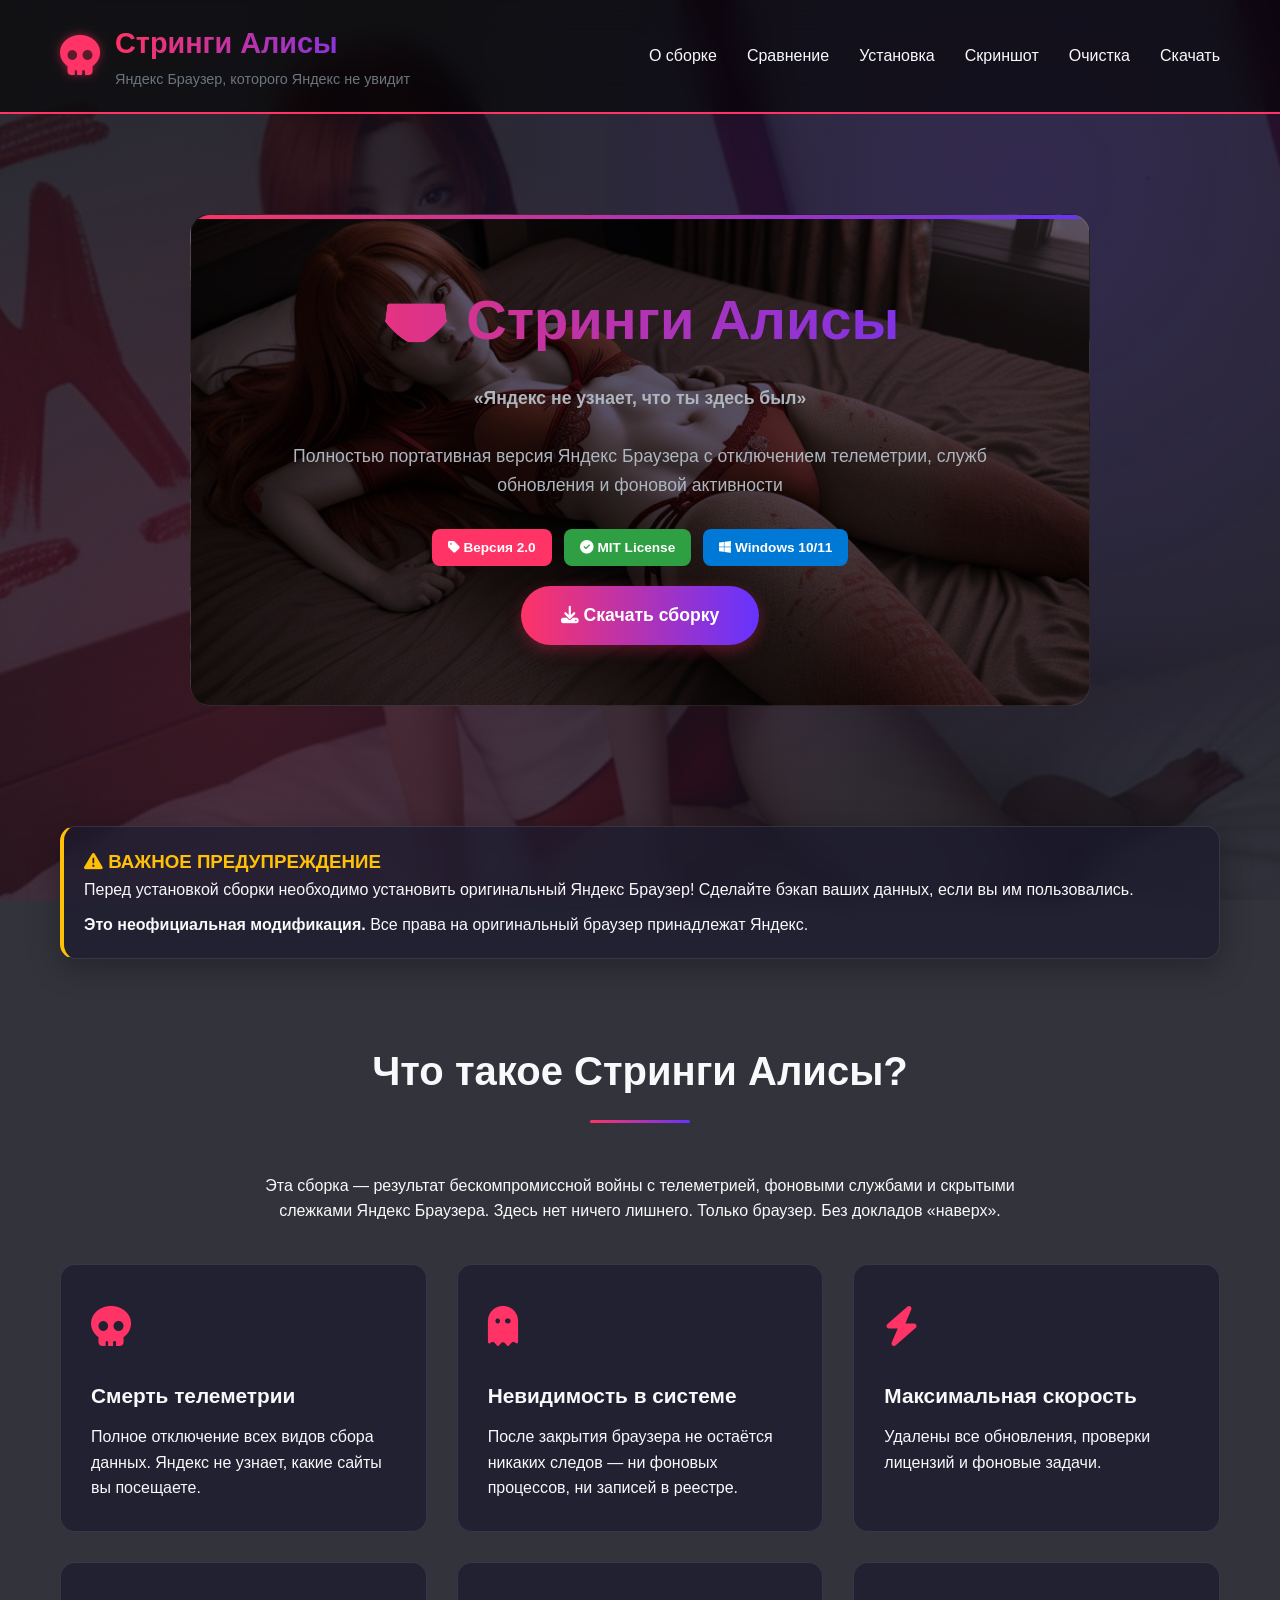
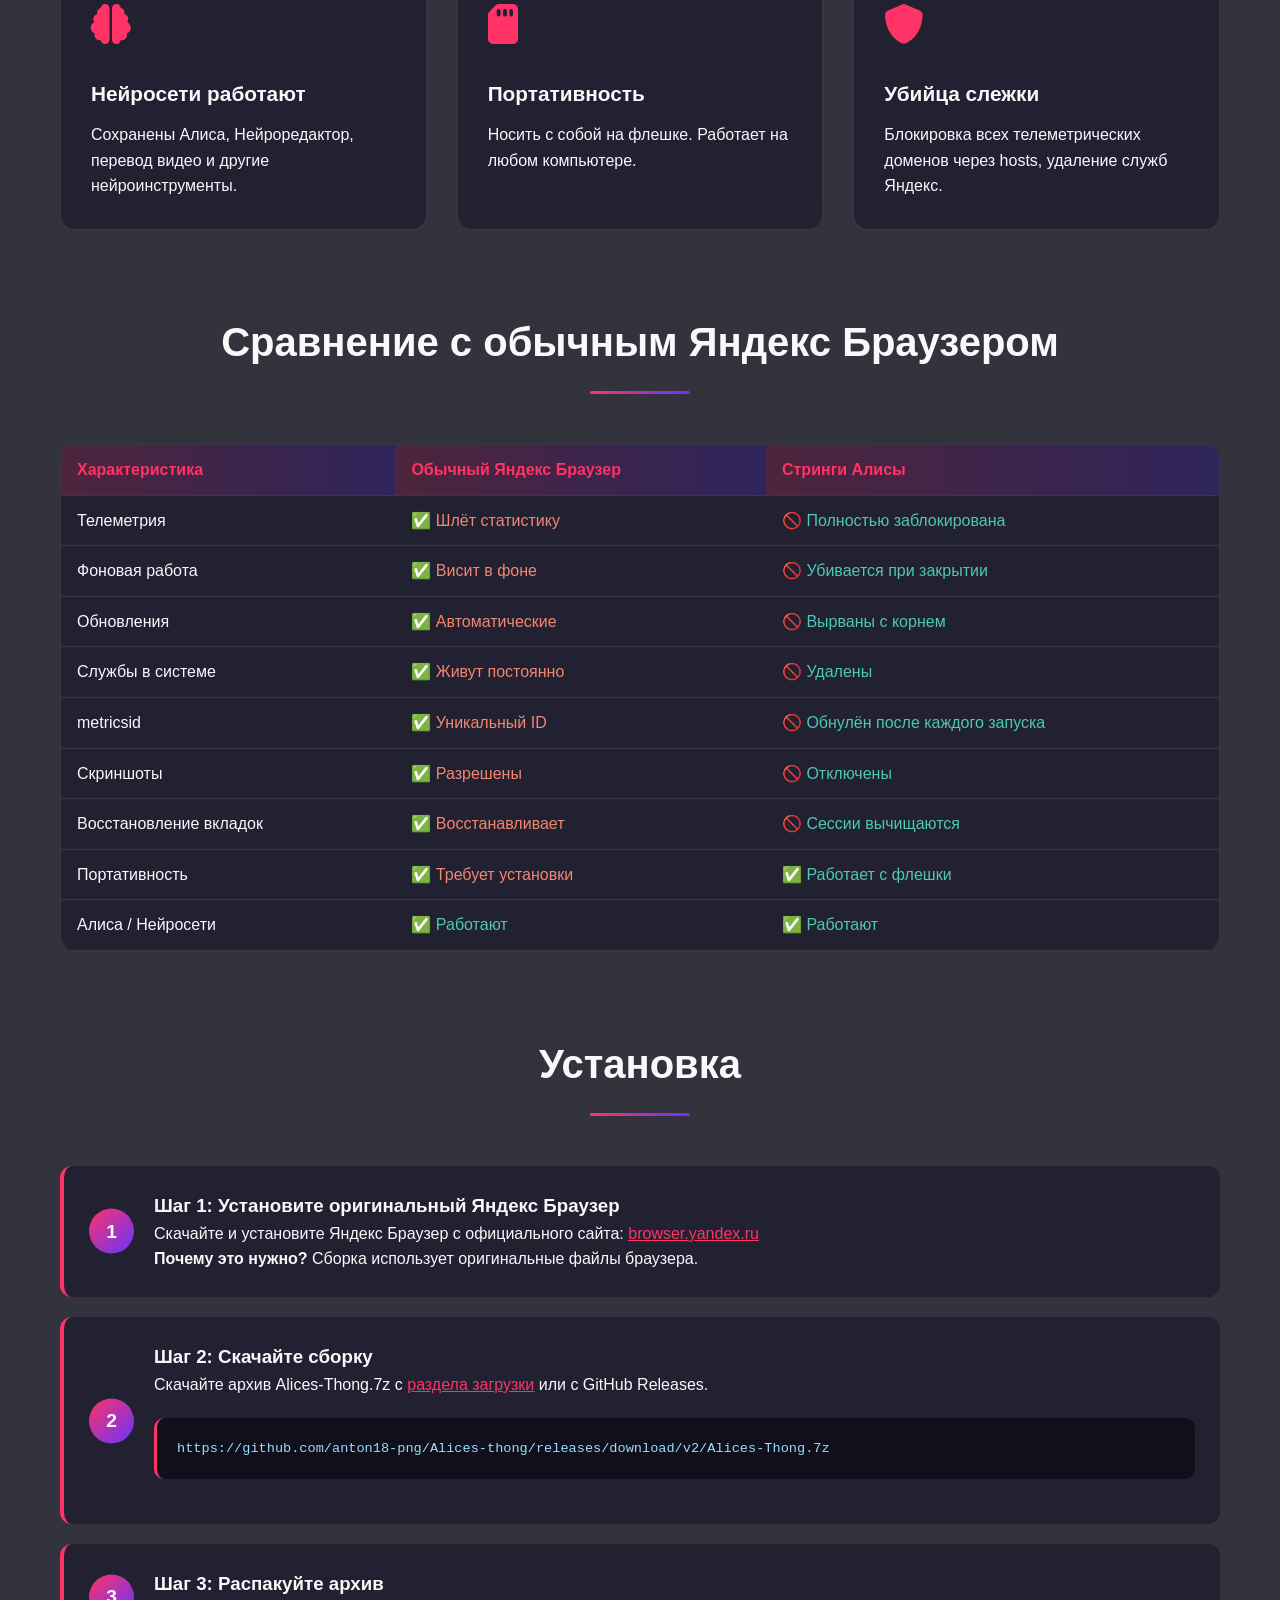
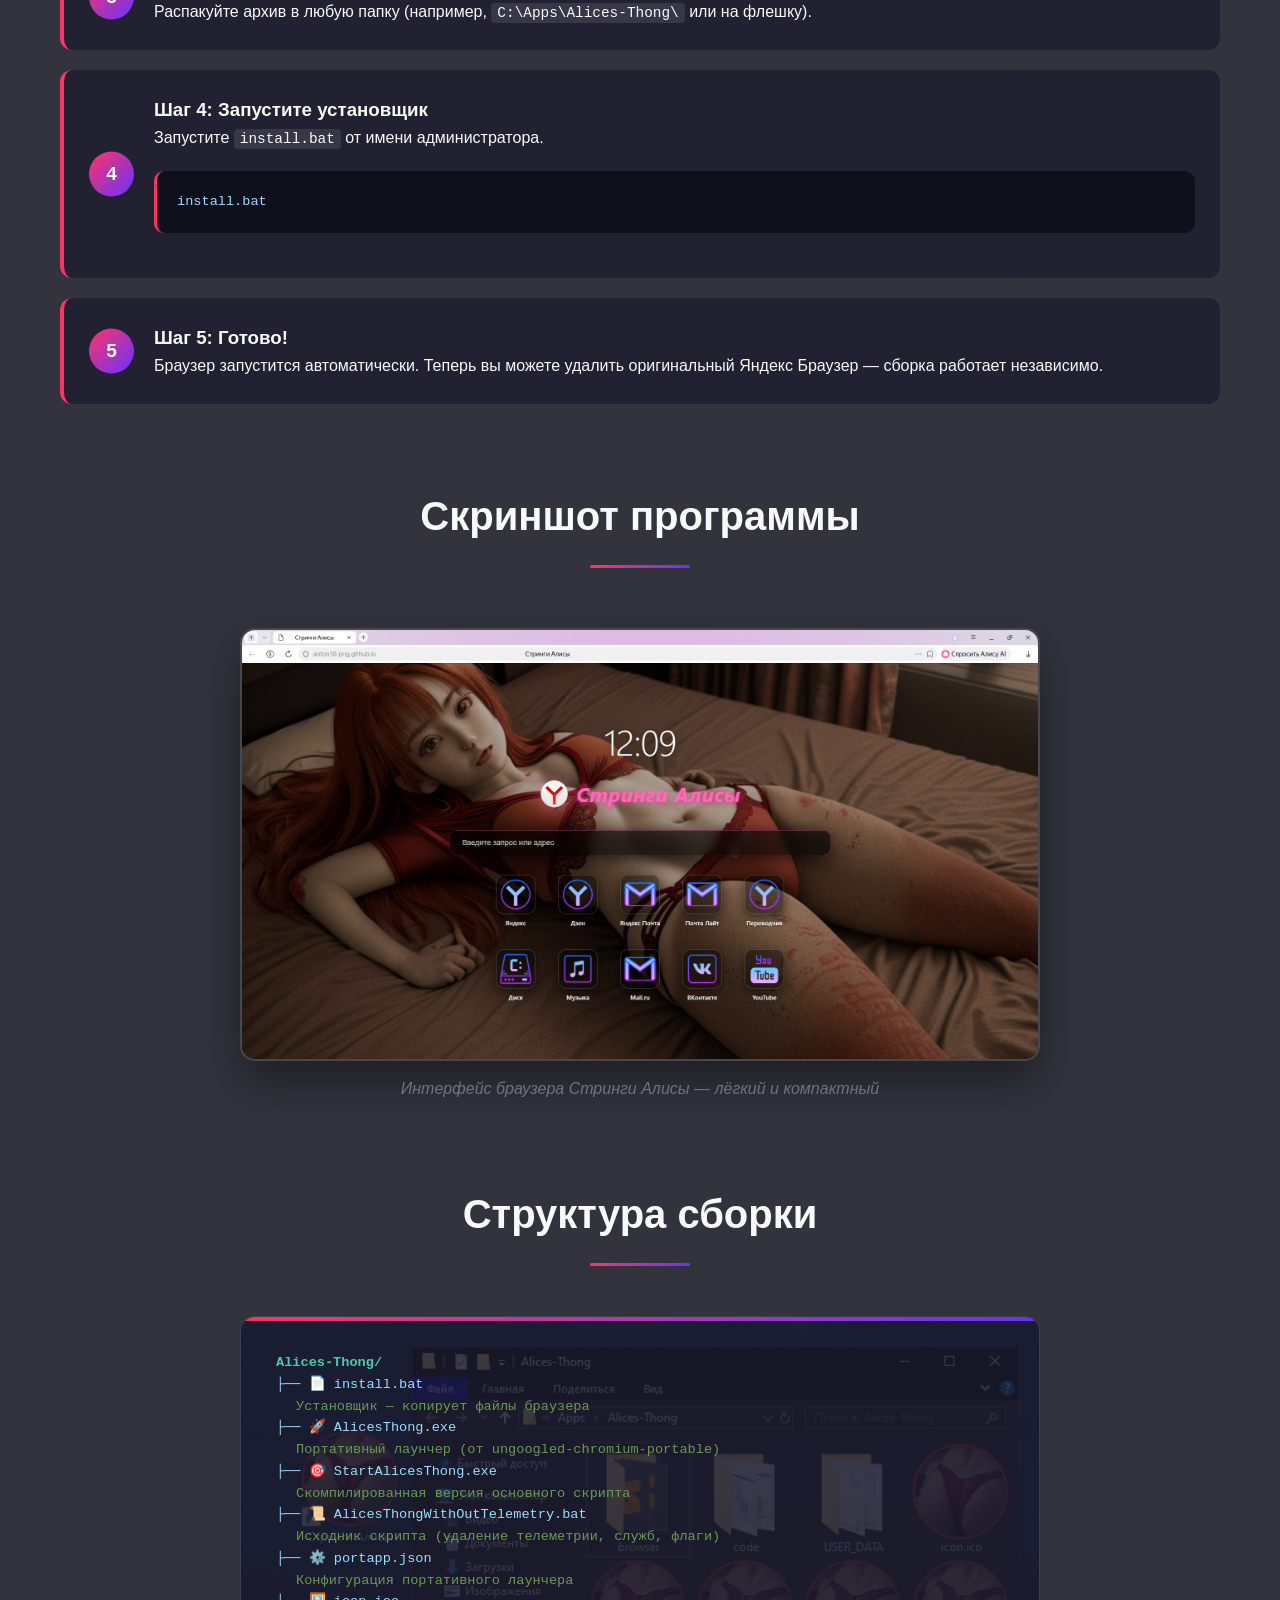
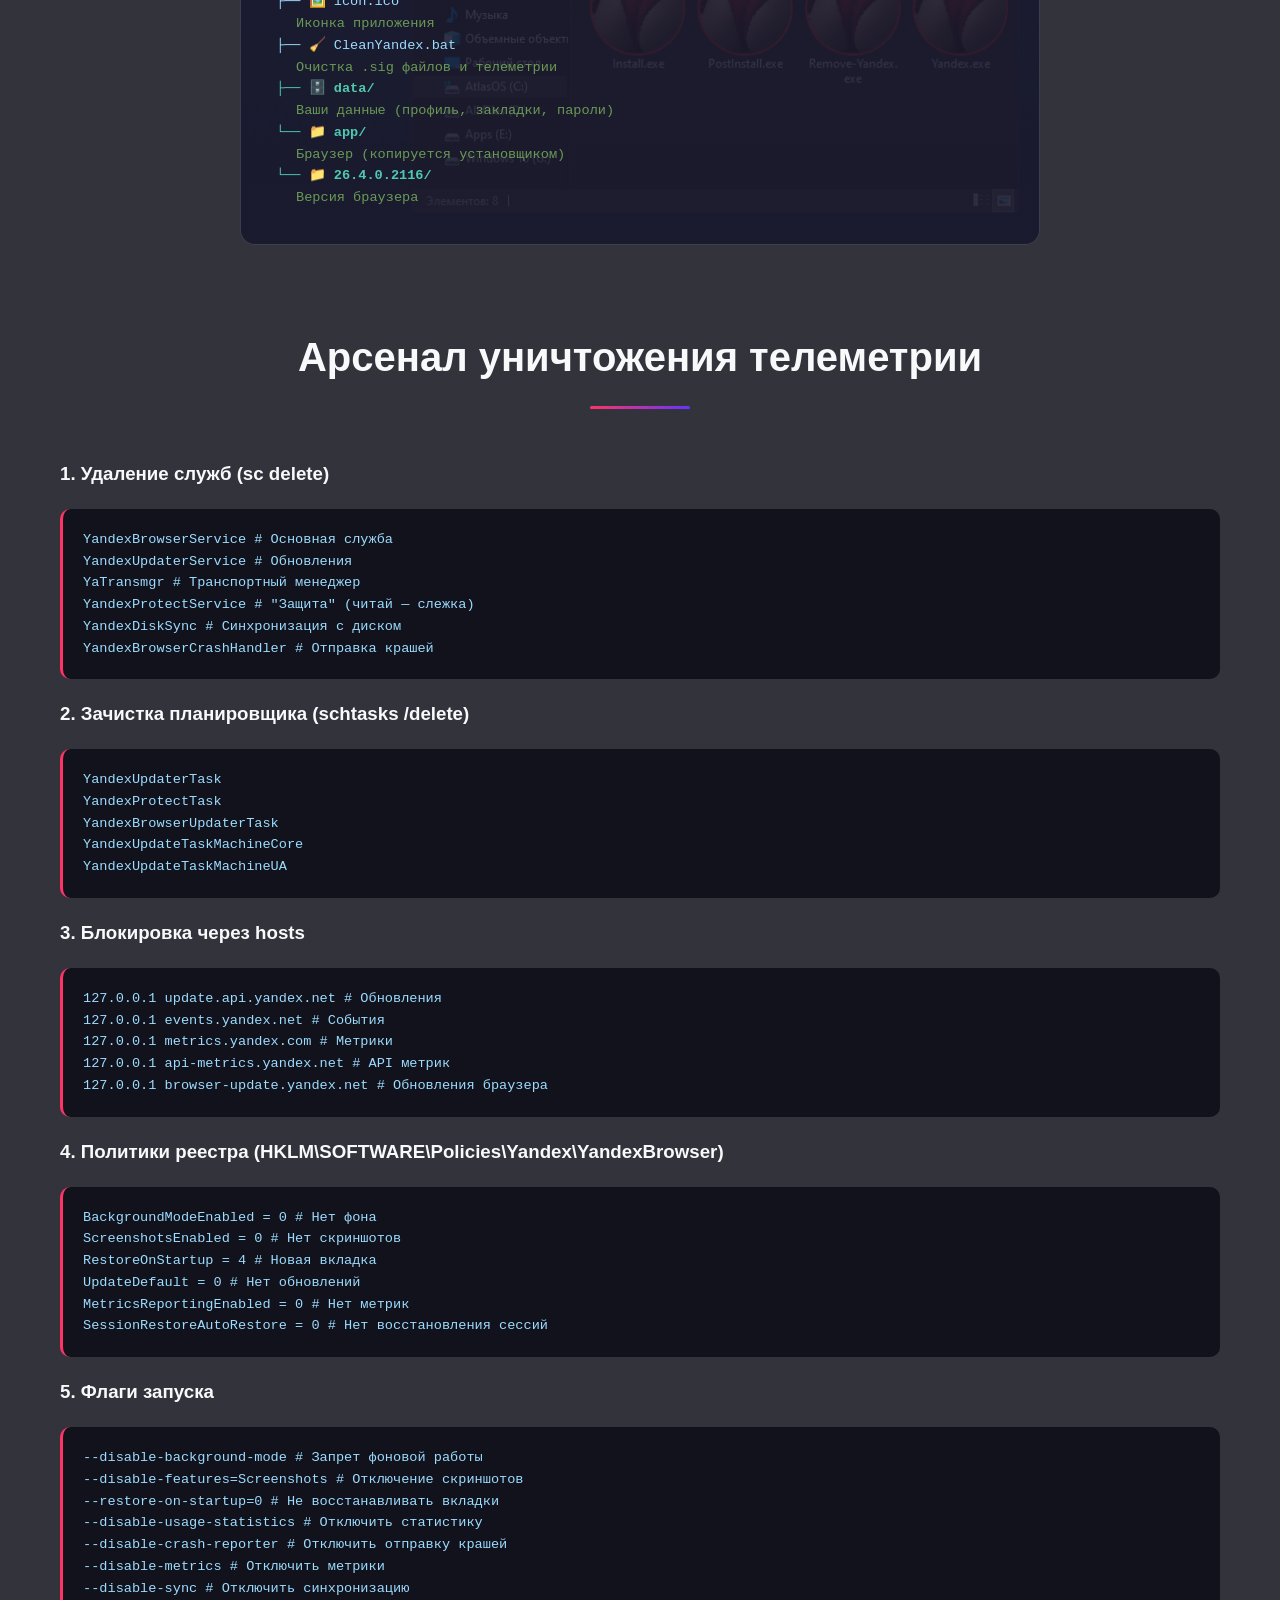
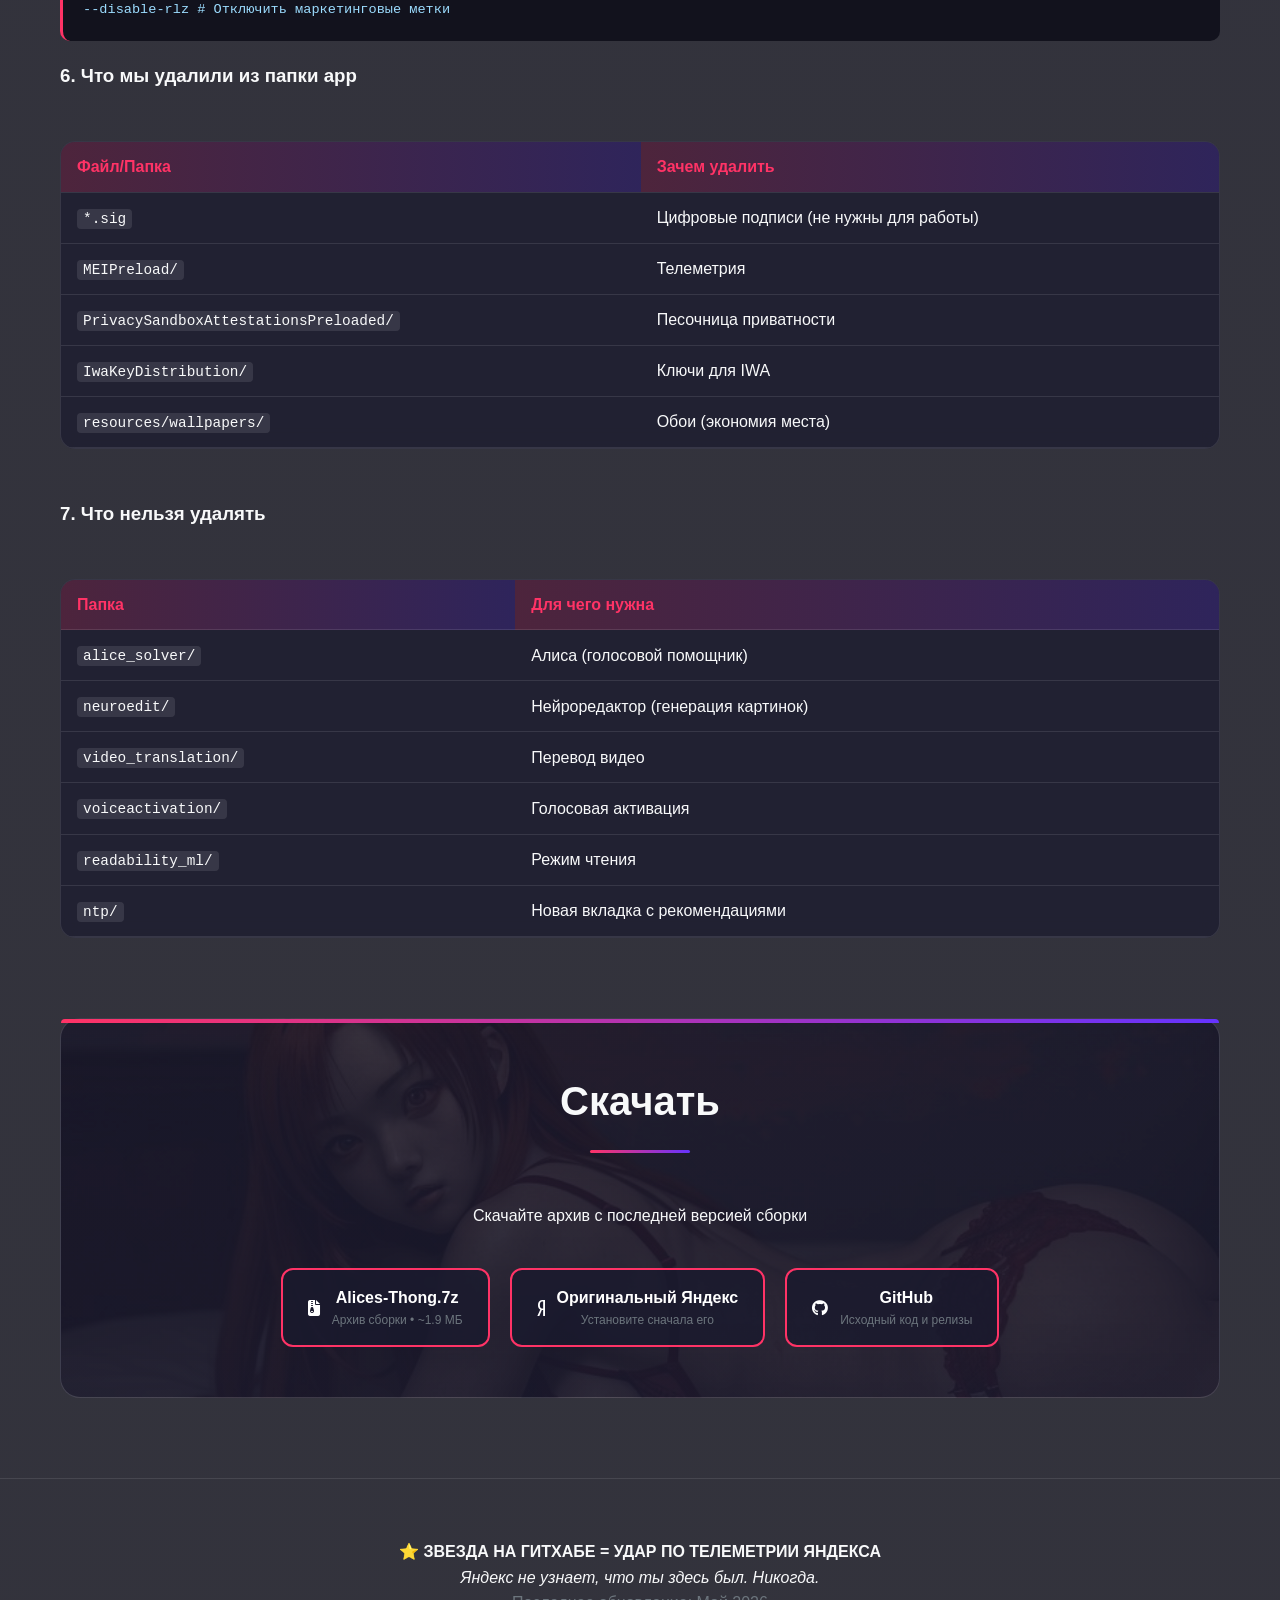
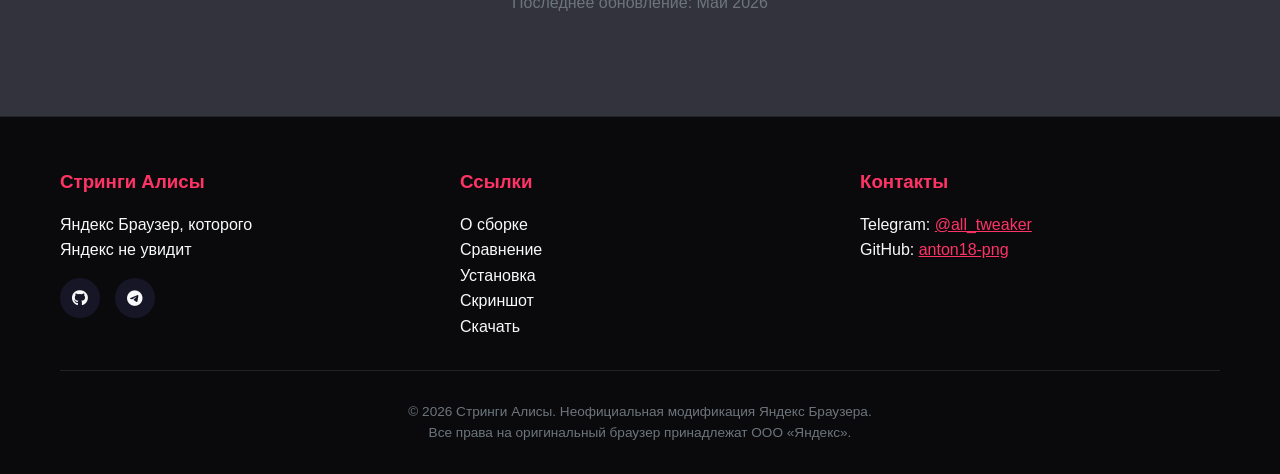
==== commit 19ab00c6: "✨ Update index.html" ====
--- a/index.html
+++ b/index.html
@@ -3,14 +3,13 @@
 <head>
     <meta charset="UTF-8">
     <meta name="viewport" content="width=device-width, initial-scale=1.0">
-    <title>Стринги Алисы — Яндекс Браузер, которого Яндекс не увидит</title>
+    <title>🩲 Стринги Алисы — Портативный Яндекс Браузер без телеметрии</title>
     <link rel="stylesheet" href="https://cdnjs.cloudflare.com/ajax/libs/font-awesome/6.4.0/css/all.min.css">
     <style>
         * {
             margin: 0;
             padding: 0;
             box-sizing: border-box;
-            font-family: 'Segoe UI', Tahoma, Geneva, Verdana, sans-serif;
         }
 
         :root {
@@ -25,12 +24,10 @@
         }
 
         body {
-            background: 
-                linear-gradient(var(--overlay), var(--overlay)),
-                url('backgrounds/5.jpg') no-repeat center center fixed;
+            background: linear-gradient(var(--overlay), var(--overlay)), url('backgrounds/5.jpg') no-repeat center center fixed;
             background-size: cover;
             color: var(--light);
-            min-height: 100vh;
+            font-family: 'Segoe UI', Tahoma, Geneva, Verdana, sans-serif;
             line-height: 1.6;
         }
 
@@ -40,9 +37,8 @@
             left: 0;
             width: 100%;
             height: 100%;
-            background: 
-                radial-gradient(circle at 20% 80%, rgba(255, 51, 102, 0.15) 0%, transparent 50%),
-                radial-gradient(circle at 80% 20%, rgba(102, 51, 255, 0.15) 0%, transparent 50%);
+            background: radial-gradient(circle at 20% 80%, rgba(255, 51, 102, 0.15) 0%, transparent 50%),
+                        radial-gradient(circle at 80% 20%, rgba(102, 51, 255, 0.15) 0%, transparent 50%);
             pointer-events: none;
             z-index: -1;
         }
@@ -61,6 +57,7 @@
             padding: 0 20px;
         }
 
+        /* Header */
         header {
             background: rgba(0, 0, 0, 0.6);
             backdrop-filter: blur(15px);
@@ -105,6 +102,7 @@
         .nav-links {
             display: flex;
             gap: 30px;
+            flex-wrap: wrap;
         }
 
         .nav-links a {
@@ -135,8 +133,9 @@
             width: 100%;
         }
 
+        /* Hero */
         .hero {
-            padding: 120px 0;
+            padding: 100px 0;
             text-align: center;
         }
 
@@ -155,7 +154,8 @@
             overflow: hidden;
         }
 
-        .hero-content > div:first-child {
+        .hero-content::before {
+            content: '';
             position: absolute;
             top: 0;
             left: 0;
@@ -175,8 +175,8 @@
         }
 
         .hero p {
-            font-size: 1.2rem;
-            margin: 0 auto 40px;
+            font-size: 1.1rem;
+            margin: 0 auto 30px;
             color: #adb5bd;
             max-width: 800px;
         }
@@ -185,7 +185,7 @@
             display: inline-block;
             background: linear-gradient(90deg, var(--primary), var(--secondary));
             color: white;
-            padding: 18px 45px;
+            padding: 15px 40px;
             border-radius: 50px;
             text-decoration: none;
             font-weight: 600;
@@ -199,10 +199,31 @@
             box-shadow: 0 8px 25px rgba(255, 51, 102, 0.4);
         }
 
+        /* Badges */
+        .badges {
+            display: flex;
+            flex-wrap: wrap;
+            gap: 12px;
+            justify-content: center;
+            margin: 20px 0;
+        }
+
+        .badge {
+            display: inline-block;
+            padding: 8px 16px;
+            border-radius: 8px;
+            font-size: 0.85rem;
+            font-weight: 600;
+        }
+        .badge-red { background: var(--primary); color: white; }
+        .badge-green { background: #2ea043; color: white; }
+        .badge-blue { background: #0078D6; color: white; }
+
+        /* Section Titles */
         .section-title {
             text-align: center;
             font-size: 2.5rem;
-            margin: 100px 0 60px;
+            margin: 80px 0 50px;
             position: relative;
             padding-bottom: 20px;
         }
@@ -219,55 +240,57 @@
             border-radius: 2px;
         }
 
+        /* Features Grid */
         .features-grid {
             display: grid;
             grid-template-columns: repeat(auto-fit, minmax(300px, 1fr));
             gap: 30px;
-            margin-bottom: 100px;
+            margin-bottom: 60px;
         }
 
         .feature-card {
             background: rgba(26, 26, 46, 0.7);
             backdrop-filter: blur(10px);
             border-radius: 15px;
-            padding: 35px;
+            padding: 30px;
             transition: all 0.3s;
             border: 1px solid rgba(255, 255, 255, 0.1);
         }
 
         .feature-card:hover {
-            transform: translateY(-10px);
+            transform: translateY(-5px);
             border-color: var(--primary);
         }
 
         .feature-icon {
-            font-size: 2.8rem;
+            font-size: 2.5rem;
             color: var(--primary);
-            margin-bottom: 25px;
+            margin-bottom: 20px;
         }
 
         .feature-card h3 {
-            font-size: 1.5rem;
-            margin-bottom: 15px;
-        }
-
+            font-size: 1.3rem;
+            margin-bottom: 12px;
+        }
+
+        /* Comparison Table */
         .comparison-table {
             background: rgba(26, 26, 46, 0.7);
             backdrop-filter: blur(10px);
             border-radius: 15px;
-            overflow: hidden;
-            margin: 60px 0;
+            overflow-x: auto;
+            margin: 50px 0;
             border: 1px solid rgba(255, 255, 255, 0.1);
         }
 
         .comparison-table table {
             width: 100%;
             border-collapse: collapse;
-        }
-
-        .comparison-table th,
-        .comparison-table td {
-            padding: 15px 20px;
+            min-width: 600px;
+        }
+
+        .comparison-table th, .comparison-table td {
+            padding: 12px 16px;
             text-align: left;
             border-bottom: 1px solid rgba(255, 255, 255, 0.1);
         }
@@ -275,35 +298,50 @@
         .comparison-table th {
             background: linear-gradient(90deg, rgba(255, 51, 102, 0.2), rgba(102, 51, 255, 0.2));
             color: var(--primary);
-            font-size: 1.1rem;
-        }
-
-        .comparison-table td:first-child,
-        .comparison-table th:first-child {
-            font-weight: bold;
-        }
-
-        .yes {
-            color: #4ec9b0;
-        }
-
-        .no {
-            color: #f48771;
-        }
-
+        }
+
+        .yes { color: #4ec9b0; }
+        .no { color: #f48771; }
+
+        /* Code Blocks */
+        .code-block {
+            background: rgba(15, 15, 26, 0.9);
+            padding: 20px;
+            border-radius: 10px;
+            overflow-x: auto;
+            font-family: 'Courier New', monospace;
+            font-size: 0.85rem;
+            border-left: 3px solid var(--primary);
+            margin: 20px 0;
+        }
+
+        .code-block code {
+            font-family: 'Courier New', monospace;
+            color: #9cdcfe;
+        }
+
+        .inline-code {
+            background: rgba(255, 255, 255, 0.1);
+            padding: 2px 6px;
+            border-radius: 4px;
+            font-family: 'Courier New', monospace;
+            font-size: 0.9rem;
+        }
+
+        /* Install Steps */
         .install-steps {
             counter-reset: step-counter;
-            margin: 60px 0;
+            margin: 50px 0;
         }
 
         .step {
             background: rgba(26, 26, 46, 0.7);
             backdrop-filter: blur(10px);
             border-radius: 12px;
-            padding: 30px;
-            margin-bottom: 25px;
+            padding: 25px;
+            margin-bottom: 20px;
             position: relative;
-            padding-left: 100px;
+            padding-left: 90px;
             border-left: 4px solid var(--primary);
         }
 
@@ -311,98 +349,91 @@
             counter-increment: step-counter;
             content: counter(step-counter);
             position: absolute;
-            left: 30px;
+            left: 25px;
             top: 50%;
             transform: translateY(-50%);
-            width: 50px;
-            height: 50px;
+            width: 45px;
+            height: 45px;
             background: linear-gradient(135deg, var(--primary), var(--secondary));
             border-radius: 50%;
             display: flex;
             align-items: center;
             justify-content: center;
             font-weight: bold;
-            font-size: 1.3rem;
-        }
-
-        .code-block {
-            background: rgba(15, 15, 26, 0.9);
-            padding: 20px;
-            border-radius: 10px;
-            margin: 20px 0;
-            overflow-x: auto;
-            font-family: 'Courier New', monospace;
-            font-size: 0.9rem;
-            border-left: 3px solid var(--primary);
-        }
-
-        .code-block code {
-            font-family: 'Courier New', monospace;
-            color: #9cdcfe;
-        }
-
-        .file-tree {
-            background: rgba(15, 15, 26, 0.8);
+            font-size: 1.2rem;
+        }
+
+        /* Structure Card (with folder background) */
+        .structure-card {
+            max-width: 800px;
+            margin: 0 auto;
+            background: linear-gradient(rgba(26, 26, 46, 0.85), rgba(26, 26, 46, 0.9)), url('folder.png') no-repeat center center;
+            background-size: cover;
+            position: relative;
+            border: 1px solid rgba(255, 255, 255, 0.15);
             border-radius: 15px;
             padding: 35px;
+            overflow: hidden;
+        }
+
+        .structure-card::before {
+            content: '';
+            position: absolute;
+            top: 0;
+            left: 0;
+            right: 0;
+            height: 4px;
+            background: linear-gradient(90deg, var(--primary), var(--secondary));
+            z-index: 1;
+        }
+
+        .file-tree {
+            position: relative;
+            z-index: 2;
             font-family: 'Courier New', monospace;
-            border: 1px solid rgba(255, 255, 255, 0.1);
-        }
-
-        .folder {
-            color: #4ec9b0;
-        }
-
-        .file {
-            color: #9cdcfe;
-        }
-
-        .comment {
-            color: #6a9955;
-            font-style: italic;
-        }
-
+            font-size: 0.85rem;
+            overflow-x: auto;
+        }
+
+        .folder { color: #4ec9b0; font-weight: bold; }
+        .file { color: #9cdcfe; }
+        .comment { color: #6a9955; margin-left: 20px; display: inline-block; }
+
+        /* Screenshot */
         .screenshot-section {
             text-align: center;
-            margin: 80px 0;
-        }
-
+            margin: 60px 0;
+        }
         .screenshot-container {
             max-width: 800px;
-            margin: 40px auto;
+            margin: 0 auto;
             border-radius: 15px;
             overflow: hidden;
-            box-shadow: 0 20px 60px rgba(0, 0, 0, 0.4);
-            border: 3px solid rgba(255, 255, 255, 0.1);
-        }
-
+            box-shadow: 0 20px 40px rgba(0,0,0,0.4);
+            border: 2px solid rgba(255,255,255,0.1);
+        }
         .screenshot {
             width: 100%;
             height: auto;
             display: block;
-            transition: transform 0.3s;
-        }
-
-        .screenshot:hover {
-            transform: scale(1.02);
-        }
-
+        }
         .screenshot-caption {
-            margin-top: 20px;
+            margin-top: 15px;
             color: var(--gray);
             font-style: italic;
         }
 
+        /* Download Section */
         .download-section {
             text-align: center;
-            padding: 60px;
+            padding: 50px;
+            background: linear-gradient(rgba(26, 26, 46, 0.85), rgba(26, 26, 46, 0.9)), url('backgrounds/7.jpg') no-repeat center center;
+            background-size: cover;
             border-radius: 20px;
-            margin: 100px 0;
+            margin: 80px 0;
             position: relative;
-            overflow: hidden;
             border: 1px solid rgba(255, 255, 255, 0.15);
         }
-
         .download-section::before {
             content: '';
             position: absolute;
@@ -411,98 +442,59 @@
             right: 0;
             height: 4px;
             background: linear-gradient(90deg, var(--primary), var(--secondary));
-            z-index: 1;
-        }
-
+            border-radius: 20px 20px 0 0;
+        }
         .download-buttons {
             display: flex;
             justify-content: center;
-            gap: 25px;
-            margin-top: 50px;
+            gap: 20px;
+            margin-top: 40px;
             flex-wrap: wrap;
         }
-
         .download-btn {
             background: rgba(26, 26, 46, 0.8);
             border: 2px solid var(--primary);
-            color: var(--light);
-            padding: 20px;
+            color: white;
+            padding: 15px 25px;
             border-radius: 12px;
             text-decoration: none;
             transition: all 0.3s;
-            display: flex;
+            display: inline-flex;
             align-items: center;
-            gap: 15px;
-            min-width: 250px;
-        }
-
+            gap: 12px;
+        }
         .download-btn:hover {
             background: var(--primary);
-            transform: translateY(-5px);
-        }
-
-        .download-btn i {
-            font-size: 1.5rem;
-        }
-
+            transform: translateY(-3px);
+        }
         .file-size {
             display: block;
-            font-size: 0.8rem;
+            font-size: 0.75rem;
             color: var(--gray);
-            margin-top: 5px;
-        }
-
-        .future-card {
-            background: rgba(26, 26, 46, 0.7);
-            backdrop-filter: blur(10px);
-            border-radius: 15px;
-            padding: 45px;
-            text-align: center;
-            margin: 60px 0;
-            background-image: url('backgrounds/1.jpg');
-            background-size: cover;
-            background-blend-mode: overlay;
-            border: 1px solid rgba(255, 255, 255, 0.1);
-            position: relative;
-            overflow: hidden;
-        }
-
-        .future-card::before {
-            content: '';
-            position: absolute;
-            top: 0;
-            left: 0;
-            right: 0;
-            height: 4px;
-            background: linear-gradient(90deg, var(--primary), var(--secondary));
-            z-index: 1;
-        }
-
+        }
+
+        /* Footer */
         footer {
             background: rgba(0, 0, 0, 0.8);
-            padding: 60px 0 30px;
-            margin-top: 100px;
+            padding: 50px 0 30px;
+            margin-top: 80px;
             border-top: 1px solid rgba(255, 255, 255, 0.1);
         }
-
         .footer-content {
             display: grid;
             grid-template-columns: repeat(auto-fit, minmax(250px, 1fr));
-            gap: 50px;
-            margin-bottom: 40px;
-        }
-
+            gap: 40px;
+            margin-bottom: 30px;
+        }
         .footer-section h3 {
             color: var(--primary);
-            margin-bottom: 20px;
-        }
-
+            margin-bottom: 15px;
+        }
         .social-links {
             display: flex;
             gap: 15px;
-            margin-top: 20px;
-        }
-
+            margin-top: 15px;
+        }
         .social-link {
             display: inline-flex;
             align-items: center;
@@ -515,76 +507,33 @@
             text-decoration: none;
             transition: all 0.3s;
         }
-
         .social-link:hover {
             background: var(--primary);
             transform: scale(1.1);
         }
-
         .copyright {
             text-align: center;
             padding-top: 30px;
             border-top: 1px solid rgba(255, 255, 255, 0.1);
             color: var(--gray);
-            font-size: 0.9rem;
-        }
-
-        .structure-card {
-            max-width: 800px;
-            margin: 0 auto;
-            background: linear-gradient(rgba(26, 26, 46, 0.85), rgba(26, 26, 46, 0.9)), url('folder.png') no-repeat center center;
-            background-size: cover;
-            position: relative;
-            overflow: hidden;
-            border: 1px solid rgba(255, 255, 255, 0.15);
-            border-radius: 15px;
-            padding: 35px;
-        }
-
-        .structure-card > div:first-child {
-            position: absolute;
-            top: 0;
-            left: 0;
-            right: 0;
-            height: 4px;
-            background: linear-gradient(90deg, var(--primary), var(--secondary));
-            z-index: 1;
+            font-size: 0.85rem;
+        }
+        hr {
+            border: none;
+            border-top: 1px solid rgba(255, 255, 255, 0.1);
+            margin: 40px 0;
         }
 
         @media (max-width: 768px) {
-            .header-content {
-                flex-direction: column;
-                gap: 20px;
-            }
-
-            .nav-links {
-                flex-wrap: wrap;
-                justify-content: center;
-            }
-
-            .hero h2 {
-                font-size: 2.5rem;
-            }
-
-            .hero-content {
-                padding: 30px;
-            }
-
-            .step {
-                padding-left: 80px;
-            }
-
-            .step::before {
-                left: 20px;
-                width: 40px;
-                height: 40px;
-                font-size: 1rem;
-            }
-
-            .download-buttons {
-                flex-direction: column;
-                align-items: center;
-            }
+            .header-content { flex-direction: column; gap: 15px; }
+            .nav-links { justify-content: center; }
+            .hero h2 { font-size: 2rem; }
+            .hero-content { padding: 30px; }
+            .section-title { font-size: 1.8rem; }
+            .step { padding-left: 75px; }
+            .step::before { left: 15px; width: 40px; height: 40px; font-size: 1rem; }
+            .structure-card { padding: 20px; }
+            .file-tree { font-size: 0.7rem; }
         }
     </style>
 </head>
@@ -595,9 +544,7 @@
         <div class="container">
             <div class="header-content">
                 <div class="logo">
-                    <div class="logo-icon">
-                        <i class="fas fa-skull"></i>
-                    </div>
+                    <div class="logo-icon"><i class="fas fa-skull"></i></div>
                     <div class="logo-text">
                         <h1>Стринги Алисы</h1>
                         <span>Яндекс Браузер, которого Яндекс не увидит</span>
@@ -608,7 +555,7 @@
                     <a href="#comparison">Сравнение</a>
                     <a href="#install">Установка</a>
                     <a href="#screenshot">Скриншот</a>
-                    <a href="#features">Особенности</a>
+                    <a href="#clean">Очистка</a>
                     <a href="#download">Скачать</a>
                 </nav>
             </div>
@@ -618,57 +565,37 @@
     <section class="hero">
         <div class="container">
             <div class="hero-content">
-                <div></div>
-                <h2>Стринги Алисы</h2>
+                <h2>🩲 Стринги Алисы</h2>
                 <p><strong>«Яндекс не узнает, что ты здесь был»</strong></p>
-                <p style="font-size: 1rem; margin-bottom: 30px;">Полностью портативная версия Яндекс Браузера с отключением телеметрии, служб обновления и фоновой активности</p>
-                <a href="#download" class="cta-button">
-                    <i class="fas fa-download"></i> Скачать сборку
-                </a>
+                <p>Полностью портативная версия Яндекс Браузера с отключением телеметрии, служб обновления и фоновой активности</p>
+                <div class="badges">
+                    <span class="badge badge-red"><i class="fas fa-tag"></i> Версия 2.0</span>
+                    <span class="badge badge-green"><i class="fas fa-check-circle"></i> MIT License</span>
+                    <span class="badge badge-blue"><i class="fab fa-windows"></i> Windows 10/11</span>
+                </div>
+                <a href="#download" class="cta-button"><i class="fas fa-download"></i> Скачать сборку</a>
             </div>
         </div>
     </section>
 
     <div class="container">
-        <div class="glass-effect" style="padding: 25px; margin: 30px 0; border-left: 4px solid #ffc107;">
+        <div class="glass-effect" style="padding: 20px; margin: 20px 0; border-left: 4px solid #ffc107;">
             <h3 style="color: #ffc107;"><i class="fas fa-exclamation-triangle"></i> ВАЖНОЕ ПРЕДУПРЕЖДЕНИЕ</h3>
             <p>Перед установкой сборки необходимо установить оригинальный Яндекс Браузер! Сделайте бэкап ваших данных, если вы им пользовались.</p>
+            <p style="margin-top: 10px;"><strong>Это неофициальная модификация.</strong> Все права на оригинальный браузер принадлежат Яндекс.</p>
         </div>
     </div>
 
     <section id="about" class="container">
         <h2 class="section-title">Что такое Стринги Алисы?</h2>
+        <p style="text-align: center; max-width: 800px; margin: 0 auto 40px;">Эта сборка — результат бескомпромиссной войны с телеметрией, фоновыми службами и скрытыми слежками Яндекс Браузера. Здесь нет ничего лишнего. Только браузер. Без докладов «наверх».</p>
         <div class="features-grid">
-            <div class="feature-card">
-                <div class="feature-icon"><i class="fas fa-skull"></i></div>
-                <h3>Смерть телеметрии</h3>
-                <p>Полное отключение всех видов сбора данных. Яндекс не узнает, какие сайты вы посещаете, какие настройки используете и как долго работаете.</p>
-            </div>
-            <div class="feature-card">
-                <div class="feature-icon"><i class="fas fa-ghost"></i></div>
-                <h3>Невидимость в системе</h3>
-                <p>После закрытия браузера не остаётся никаких следов — ни фоновых процессов, ни записей в реестре, ни служб в системе.</p>
-            </div>
-            <div class="feature-card">
-                <div class="feature-icon"><i class="fas fa-bolt"></i></div>
-                <h3>Максимальная скорость</h3>
-                <p>Удалены все обновления, проверки лицензий и фоновые задачи. Браузер запускается мгновенно и работает на 100% мощности вашего ПК.</p>
-            </div>
-            <div class="feature-card">
-                <div class="feature-icon"><i class="fas fa-brain"></i></div>
-                <h3>Нейросети работают</h3>
-                <p>В отличие от многих "облегчённых" сборок, здесь сохранены Алиса, Нейроредактор, перевод видео и другие нейроинструменты.</p>
-            </div>
-            <div class="feature-card">
-                <div class="feature-icon"><i class="fas fa-sd-card"></i></div>
-                <h3>Портативность</h3>
-                <p>Носить с собой на флешке. Работает на любом компьютере. Ваши данные всегда с вами.</p>
-            </div>
-            <div class="feature-card">
-                <div class="feature-icon"><i class="fas fa-shield"></i></div>
-                <h3>Убийца слежки</h3>
-                <p>Блокировка всех телеметрических доменов через hosts, удаление служб YandexBrowserService, YandexUpdaterService и других.</p>
-            </div>
+            <div class="feature-card"><div class="feature-icon"><i class="fas fa-skull"></i></div><h3>Смерть телеметрии</h3><p>Полное отключение всех видов сбора данных. Яндекс не узнает, какие сайты вы посещаете.</p></div>
+            <div class="feature-card"><div class="feature-icon"><i class="fas fa-ghost"></i></div><h3>Невидимость в системе</h3><p>После закрытия браузера не остаётся никаких следов — ни фоновых процессов, ни записей в реестре.</p></div>
+            <div class="feature-card"><div class="feature-icon"><i class="fas fa-bolt"></i></div><h3>Максимальная скорость</h3><p>Удалены все обновления, проверки лицензий и фоновые задачи.</p></div>
+            <div class="feature-card"><div class="feature-icon"><i class="fas fa-brain"></i></div><h3>Нейросети работают</h3><p>Сохранены Алиса, Нейроредактор, перевод видео и другие нейроинструменты.</p></div>
+            <div class="feature-card"><div class="feature-icon"><i class="fas fa-sd-card"></i></div><h3>Портативность</h3><p>Носить с собой на флешке. Работает на любом компьютере.</p></div>
+            <div class="feature-card"><div class="feature-icon"><i class="fas fa-shield"></i></div><h3>Убийца слежки</h3><p>Блокировка всех телеметрических доменов через hosts, удаление служб Яндекс.</p></div>
         </div>
     </section>
 
@@ -676,9 +603,7 @@
         <h2 class="section-title">Сравнение с обычным Яндекс Браузером</h2>
         <div class="comparison-table">
             <table>
-                <thead>
-                    <tr><th>Характеристика</th><th>Обычный Яндекс Браузер</th><th>Стринги Алисы</th></tr>
-                </thead>
+                <thead><tr><th>Характеристика</th><th>Обычный Яндекс Браузер</th><th>Стринги Алисы</th></tr></thead>
                 <tbody>
                     <tr><td>Телеметрия</td><td class="no">✅ Шлёт статистику</td><td class="yes">🚫 Полностью заблокирована</td></tr>
                     <tr><td>Фоновая работа</td><td class="no">✅ Висит в фоне</td><td class="yes">🚫 Убивается при закрытии</td></tr>
@@ -694,70 +619,92 @@
         </div>
     </section>
 
+    <section id="install" class="container">
+        <h2 class="section-title">Установка</h2>
+        <div class="install-steps">
+            <div class="step"><h3>Шаг 1: Установите оригинальный Яндекс Браузер</h3><p>Скачайте и установите Яндекс Браузер с официального сайта: <a href="https://browser.yandex.ru/" style="color: var(--primary);" target="_blank">browser.yandex.ru</a></p><p><strong>Почему это нужно?</strong> Сборка использует оригинальные файлы браузера.</p></div>
+            <div class="step"><h3>Шаг 2: Скачайте сборку</h3><p>Скачайте архив Alices-Thong.7z с <a href="#download" style="color: var(--primary);">раздела загрузки</a> или с GitHub Releases.</p><div class="code-block"><code>https://github.com/anton18-png/Alices-thong/releases/download/v2/Alices-Thong.7z</code></div></div>
+            <div class="step"><h3>Шаг 3: Распакуйте архив</h3><p>Распакуйте архив в любую папку (например, <code class="inline-code">C:\Apps\Alices-Thong\</code> или на флешку).</p></div>
+            <div class="step"><h3>Шаг 4: Запустите установщик</h3><p>Запустите <code class="inline-code">install.bat</code> от имени администратора.</p><div class="code-block"><code>install.bat</code></div></div>
+            <div class="step"><h3>Шаг 5: Готово!</h3><p>Браузер запустится автоматически. Теперь вы можете удалить оригинальный Яндекс Браузер — сборка работает независимо.</p></div>
+        </div>
+    </section>
+
     <section id="screenshot" class="container">
         <h2 class="section-title">Скриншот программы</h2>
         <div class="screenshot-section">
             <div class="screenshot-container">
-                <img src="app.png" alt="Скриншот программы Стринги Алисы" class="screenshot">
+                <img src="app.png" alt="Скриншот Стринги Алисы" class="screenshot">
             </div>
-            <p class="screenshot-caption">Интерфейс браузера Стринги Алисы - лёгкий и компактный</p>
+            <p class="screenshot-caption">Интерфейс браузера Стринги Алисы — лёгкий и компактный</p>
         </div>
     </section>
 
     <section class="container">
         <h2 class="section-title">Структура сборки</h2>
         <div class="structure-card">
-            <div></div>
-            <div style="position: relative; z-index: 2;">
+            <div class="file-tree">
                 <div class="folder">Alices-Thong/</div>
-                <div class="file">├── 📄 install.bat</div><div class="comment">│   Установщик — копирует файлы браузера</div>
-                <div class="file">├── 🚀 AlicesThong.exe</div><div class="comment">│   Портативный лаунчер (от ungoogled-chromium-portable)</div>
-                <div class="file">├── 🎯 StartAlicesThong.exe</div><div class="comment">│   Скомпилированная версия основного скрипта</div>
-                <div class="file">├── 📜 AlicesThongWithOutTelemetry.bat</div><div class="comment">│   Исходник скрипта (удаление телеметрии, служб, флаги)</div>
-                <div class="file">├── ⚙️ portapp.json</div><div class="comment">│   Конфигурация портативного лаунчера</div>
-                <div class="file">├── 🖼️ icon.ico</div><div class="comment">│   Иконка приложения</div>
-                <div class="file">├── 🧹 CleanYandex.bat</div><div class="comment">│   Очистка .sig файлов и телеметрии</div>
-                <div class="folder">├── 🗄️ data/</div><div class="comment">│   Ваши данные (профиль, закладки, пароли)</div>
-                <div class="folder">└── 📁 app/</div><div class="comment">    Браузер (копируется установщиком)</div>
-                <div class="folder">    └── 📁 26.4.0.2116/</div><div class="comment">        Версия браузера</div>
+                <div class="file">├── 📄 install.bat</div><div class="comment">Установщик — копирует файлы браузера</div>
+                <div class="file">├── 🚀 AlicesThong.exe</div><div class="comment">Портативный лаунчер (от ungoogled-chromium-portable)</div>
+                <div class="file">├── 🎯 StartAlicesThong.exe</div><div class="comment">Скомпилированная версия основного скрипта</div>
+                <div class="file">├── 📜 AlicesThongWithOutTelemetry.bat</div><div class="comment">Исходник скрипта (удаление телеметрии, служб, флаги)</div>
+                <div class="file">├── ⚙️ portapp.json</div><div class="comment">Конфигурация портативного лаунчера</div>
+                <div class="file">├── 🖼️ icon.ico</div><div class="comment">Иконка приложения</div>
+                <div class="file">├── 🧹 CleanYandex.bat</div><div class="comment">Очистка .sig файлов и телеметрии</div>
+                <div class="folder">├── 🗄️ data/</div><div class="comment">Ваши данные (профиль, закладки, пароли)</div>
+                <div class="folder">└── 📁 app/</div><div class="comment">Браузер (копируется установщиком)</div>
+                <div class="folder">    └── 📁 26.4.0.2116/</div><div class="comment">Версия браузера</div>
             </div>
         </div>
     </section>
 
-    <section id="install" class="container">
-        <h2 class="section-title">Установка</h2>
-        <div class="install-steps">
-            <div class="step"><h3>Шаг 1: Установите оригинальный Яндекс Браузер</h3><p>Скачайте и установите Яндекс Браузер с официального сайта: <a href="https://browser.yandex.ru/" style="color: var(--primary);" target="_blank">browser.yandex.ru</a></p></div>
-            <div class="step"><h3>Шаг 2: Скачайте сборку</h3><p>Скачайте архив Alices-Thong.7z с <a href="#download" style="color: var(--primary);">раздела загрузки</a> или с GitHub Releases.</p></div>
-            <div class="step"><h3>Шаг 3: Распакуйте архив</h3><p>Распакуйте архив в любую папку (например, <code>C:\Apps\Alices-Thong\</code> или на флешку).</p></div>
-            <div class="step"><h3>Шаг 4: Запустите установщик</h3><p>Запустите <code>install.bat</code></p><div class="code-block"><code>install.bat</code></div></div>
-            <div class="step"><h3>Шаг 5: Готово!</h3><p>Браузер запустится автоматически. Теперь вы можете удалить оригинальный Яндекс Браузер — сборка работает независимо.</p></div>
+    <section id="clean" class="container">
+        <h2 class="section-title">Арсенал уничтожения телеметрии</h2>
+
+        <h3>1. Удаление служб (sc delete)</h3>
+        <div class="code-block"><code>YandexBrowserService      # Основная служба<br>YandexUpdaterService      # Обновления<br>YaTransmgr                # Транспортный менеджер<br>YandexProtectService      # "Защита" (читай — слежка)<br>YandexDiskSync            # Синхронизация с диском<br>YandexBrowserCrashHandler # Отправка крашей</code></div>
+
+        <h3>2. Зачистка планировщика (schtasks /delete)</h3>
+        <div class="code-block"><code>YandexUpdaterTask<br>YandexProtectTask<br>YandexBrowserUpdaterTask<br>YandexUpdateTaskMachineCore<br>YandexUpdateTaskMachineUA</code></div>
+
+        <h3>3. Блокировка через hosts</h3>
+        <div class="code-block"><code>127.0.0.1 update.api.yandex.net     # Обновления<br>127.0.0.1 events.yandex.net         # События<br>127.0.0.1 metrics.yandex.com        # Метрики<br>127.0.0.1 api-metrics.yandex.net    # API метрик<br>127.0.0.1 browser-update.yandex.net # Обновления браузера</code></div>
+
+        <h3>4. Политики реестра (HKLM\SOFTWARE\Policies\Yandex\YandexBrowser)</h3>
+        <div class="code-block"><code>BackgroundModeEnabled = 0          # Нет фона<br>ScreenshotsEnabled = 0             # Нет скриншотов<br>RestoreOnStartup = 4               # Новая вкладка<br>UpdateDefault = 0                  # Нет обновлений<br>MetricsReportingEnabled = 0        # Нет метрик<br>SessionRestoreAutoRestore = 0      # Нет восстановления сессий</code></div>
+
+        <h3>5. Флаги запуска</h3>
+        <div class="code-block"><code>--disable-background-mode      # Запрет фоновой работы<br>--disable-features=Screenshots # Отключение скриншотов<br>--restore-on-startup=0         # Не восстанавливать вкладки<br>--disable-usage-statistics     # Отключить статистику<br>--disable-crash-reporter       # Отключить отправку крашей<br>--disable-metrics              # Отключить метрики<br>--disable-sync                 # Отключить синхронизацию<br>--disable-rlz                  # Отключить маркетинговые метки</code></div>
+
+        <h3>6. Что мы удалили из папки app</h3>
+        <div class="comparison-table">
+            <table>
+                <tr><th>Файл/Папка</th><th>Зачем удалить</th></tr>
+                <tr><td><code class="inline-code">*.sig</code></td><td>Цифровые подписи (не нужны для работы)</td></tr>
+                <tr><td><code class="inline-code">MEIPreload/</code></td><td>Телеметрия</td></tr>
+                <tr><td><code class="inline-code">PrivacySandboxAttestationsPreloaded/</code></td><td>Песочница приватности</td></tr>
+                <tr><td><code class="inline-code">IwaKeyDistribution/</code></td><td>Ключи для IWA</td></tr>
+                <tr><td><code class="inline-code">resources/wallpapers/</code></td><td>Обои (экономия места)</td></tr>
+            </table>
+        </div>
+
+        <h3>7. Что нельзя удалять</h3>
+        <div class="comparison-table">
+            <table>
+                <tr><th>Папка</th><th>Для чего нужна</th></tr>
+                <tr><td><code class="inline-code">alice_solver/</code></td><td>Алиса (голосовой помощник)</td></tr>
+                <tr><td><code class="inline-code">neuroedit/</code></td><td>Нейроредактор (генерация картинок)</td></tr>
+                <tr><td><code class="inline-code">video_translation/</code></td><td>Перевод видео</td></tr>
+                <tr><td><code class="inline-code">voiceactivation/</code></td><td>Голосовая активация</td></tr>
+                <tr><td><code class="inline-code">readability_ml/</code></td><td>Режим чтения</td></tr>
+                <tr><td><code class="inline-code">ntp/</code></td><td>Новая вкладка с рекомендациями</td></tr>
+            </table>
         </div>
     </section>
 
-    <section id="features" class="container">
-        <h2 class="section-title">Что мы удалили</h2>
-        <div class="features-grid">
-            <div class="feature-card"><div class="feature-icon"><i class="fas fa-chart-line"></i></div><h3>Телеметрию</h3><p>MEIPreload/, PrivacySandboxAttestationsPreloaded/, metricsid, eventlog_provider.dll</p></div>
-            <div class="feature-card"><div class="feature-icon"><i class="fas fa-sync-alt"></i></div><h3>Обновления</h3><p>YandexUpdaterService, browser-update.yandex.net, update.api.yandex.net</p></div>
-            <div class="feature-card"><div class="feature-icon"><i class="fas fa-cogs"></i></div><h3>Фоновые службы</h3><p>YandexBrowserService, YandexProtectService, YandexDiskSync, YaTransmgr</p></div>
-            <div class="feature-card"><div class="feature-icon"><i class="fas fa-tasks"></i></div><h3>Планировщик задач</h3><p>YandexUpdaterTask, YandexProtectTask, YandexBrowserUpdaterTask</p></div>
-            <div class="feature-card"><div class="feature-icon"><i class="fas fa-camera"></i></div><h3>Скриншоты</h3><p>Отключены через --disable-features=Screenshots</p></div>
-            <div class="feature-card"><div class="feature-icon"><i class="fas fa-history"></i></div><h3>Восстановление вкладок</h3><p>Сессии вычищаются перед каждым запуском</p></div>
-        </div>
-
-        <h2 class="section-title" style="margin-top: 60px;">Что мы оставили</h2>
-        <div class="features-grid">
-            <div class="feature-card"><div class="feature-icon"><i class="fas fa-microphone-alt"></i></div><h3>Алису</h3><p>alice_solver/, voiceactivation/ — голосовой помощник работает</p></div>
-            <div class="feature-card"><div class="feature-icon"><i class="fas fa-palette"></i></div><h3>Нейроредактор</h3><p>neuroedit/ — генерация картинок работает</p></div>
-            <div class="feature-card"><div class="feature-icon"><i class="fas fa-language"></i></div><h3>Перевод видео</h3><p>video_translation/ — перевод субтитров работает</p></div>
-            <div class="feature-card"><div class="feature-icon"><i class="fas fa-book-open"></i></div><h3>Режим чтения</h3><p>readability_ml/ — нейро-ML модель работает</p></div>
-        </div>
-    </section>
-
     <section id="download" class="container">
-        <div class="download-section glass-effect" style="background: linear-gradient(rgba(26, 26, 46, 0.85), rgba(26, 26, 46, 0.9)), url('backgrounds/7.jpg') no-repeat center center; background-size: cover;">
-            <div></div>
+        <div class="download-section">
             <h2 class="section-title" style="margin-top: 0;">Скачать</h2>
             <p>Скачайте архив с последней версией сборки</p>
             <div class="download-buttons">
@@ -768,14 +715,43 @@
         </div>
     </section>
 
+    <hr>
+    <div style="text-align: center; padding: 20px 0;">
+        <p><strong>⭐ ЗВЕЗДА НА ГИТХАБЕ = УДАР ПО ТЕЛЕМЕТРИИ ЯНДЕКСА</strong></p>
+        <p><em>Яндекс не узнает, что ты здесь был. Никогда.</em></p>
+        <p style="color: var(--gray);">Последнее обновление: Май 2026</p>
+    </div>
+
     <footer>
         <div class="container">
             <div class="footer-content">
-                <div class="footer-section"><h3>Стринги Алисы</h3><p>Яндекс Браузер, которого<br>Яндекс не увидит</p><div class="social-links"><a href="https://github.com/anton18-png/Alices-thong" target="_blank" class="social-link"><i class="fab fa-github"></i></a><a href="https://t.me/all_tweaker" target="_blank" class="social-link"><i class="fab fa-telegram"></i></a></div></div>
-                <div class="footer-section"><h3>Ссылки</h3><p><a href="#about" style="color: var(--light); text-decoration: none;">О сборке</a></p><p><a href="#comparison" style="color: var(--light); text-decoration: none;">Сравнение</a></p><p><a href="#install" style="color: var(--light); text-decoration: none;">Установка</a></p><p><a href="#screenshot" style="color: var(--light); text-decoration: none;">Скриншот</a></p><p><a href="#download" style="color: var(--light); text-decoration: none;">Скачать</a></p></div>
-                <div class="footer-section"><h3>Контакты</h3><p>Telegram: <a href="https://t.me/all_tweaker" style="color: var(--primary);">@all_tweaker</a></p><p>GitHub: <a href="https://github.com/anton18-png" style="color: var(--primary);">anton18-png</a></p></div>
+                <div class="footer-section">
+                    <h3>Стринги Алисы</h3>
+                    <p>Яндекс Браузер, которого<br>Яндекс не увидит</p>
+                    <div class="social-links">
+                        <a href="https://github.com/anton18-png/Alices-thong" target="_blank" class="social-link"><i class="fab fa-github"></i></a>
+                        <a href="https://t.me/all_tweaker" target="_blank" class="social-link"><i class="fab fa-telegram"></i></a>
+                    </div>
+                </div>
+                <div class="footer-section">
+                    <h3>Ссылки</h3>
+                    <p><a href="#about" style="color: var(--light); text-decoration: none;">О сборке</a></p>
+                    <p><a href="#comparison" style="color: var(--light); text-decoration: none;">Сравнение</a></p>
+                    <p><a href="#install" style="color: var(--light); text-decoration: none;">Установка</a></p>
+                    <p><a href="#screenshot" style="color: var(--light); text-decoration: none;">Скриншот</a></p>
+                    <p><a href="#download" style="color: var(--light); text-decoration: none;">Скачать</a></p>
+                </div>
+                <div class="footer-section">
+                    <h3>Контакты</h3>
+                    <p>Telegram: <a href="https://t.me/all_tweaker" style="color: var(--primary);">@all_tweaker</a></p>
+                    <p>GitHub: <a href="https://github.com/anton18-png" style="color: var(--primary);">anton18-png</a></p>
+                </div>
+            </div>
+            <div class="copyright">
+                <p>© 2026 Стринги Алисы. Неофициальная модификация Яндекс Браузера.</p>
+                <p>Все права на оригинальный браузер принадлежат ООО «Яндекс».</p>
             </div>
         </div>
     </footer>
 </body>
-</html>+</html>
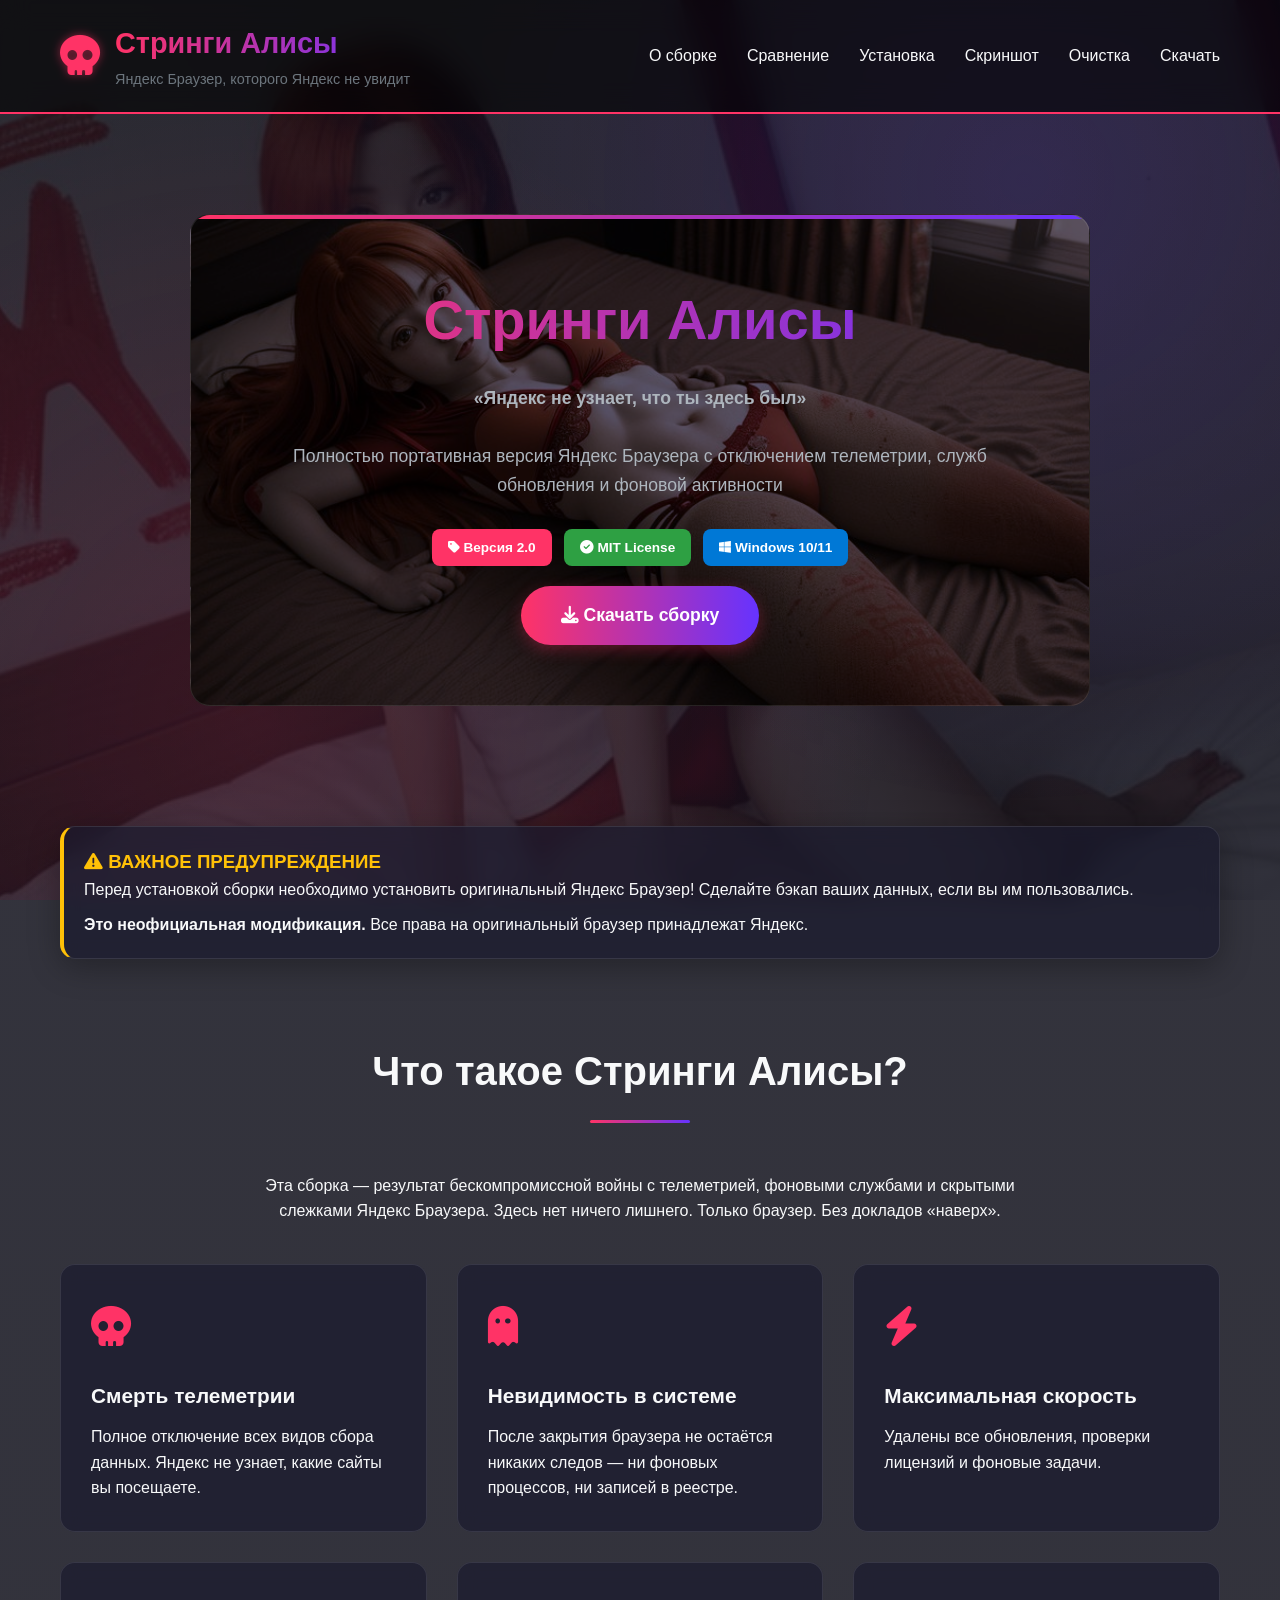
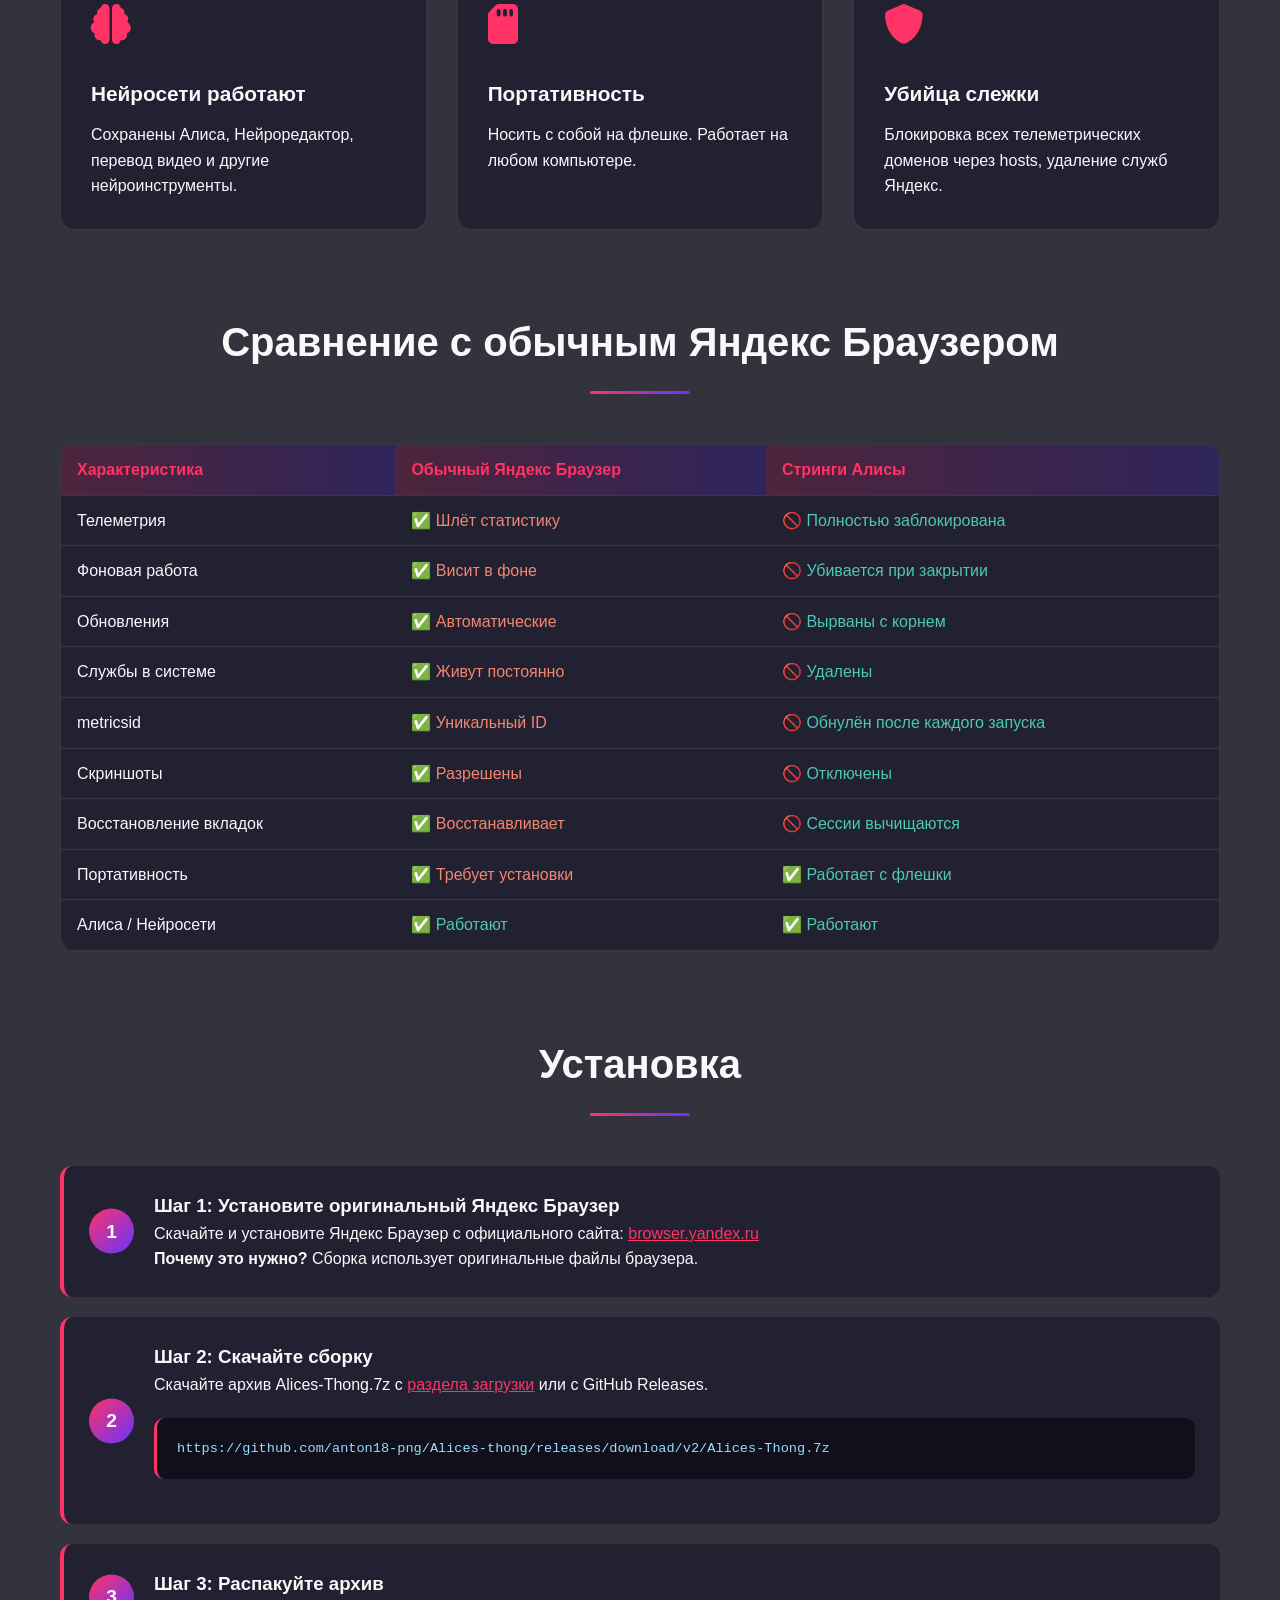
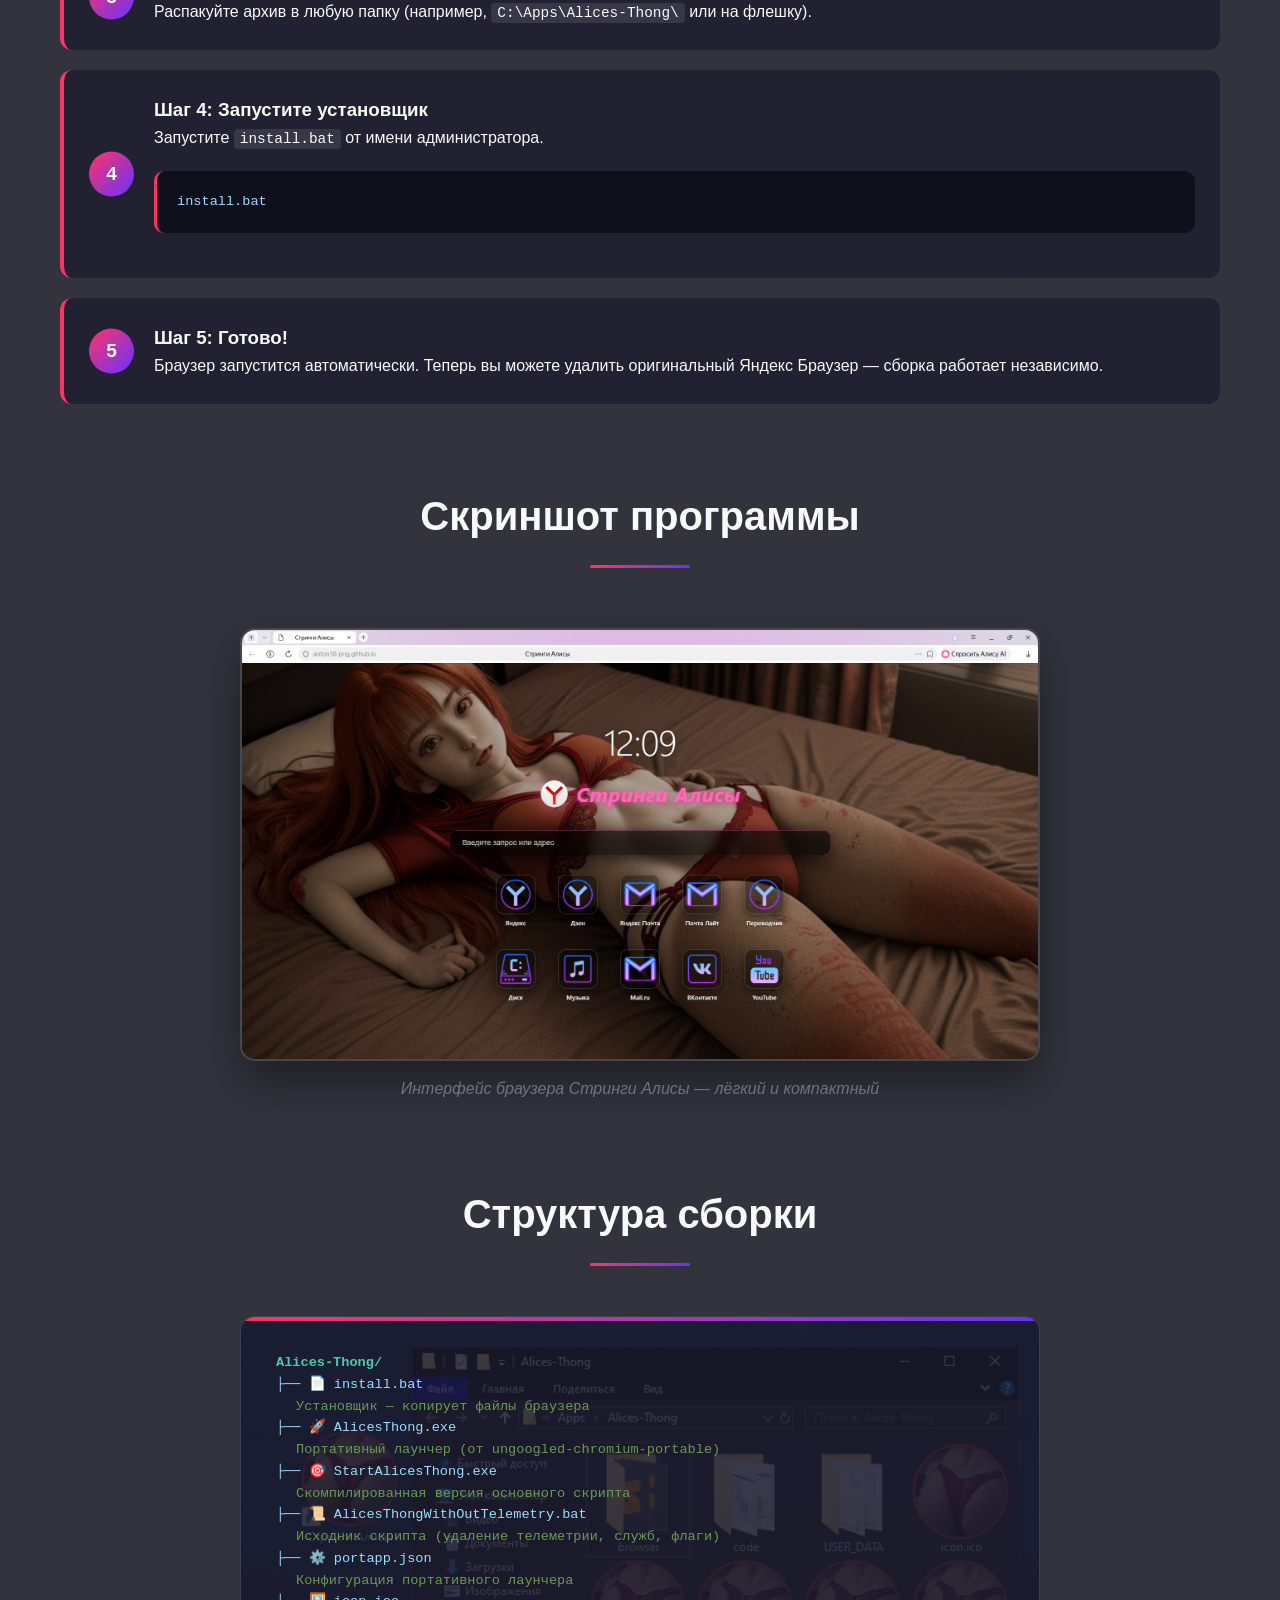
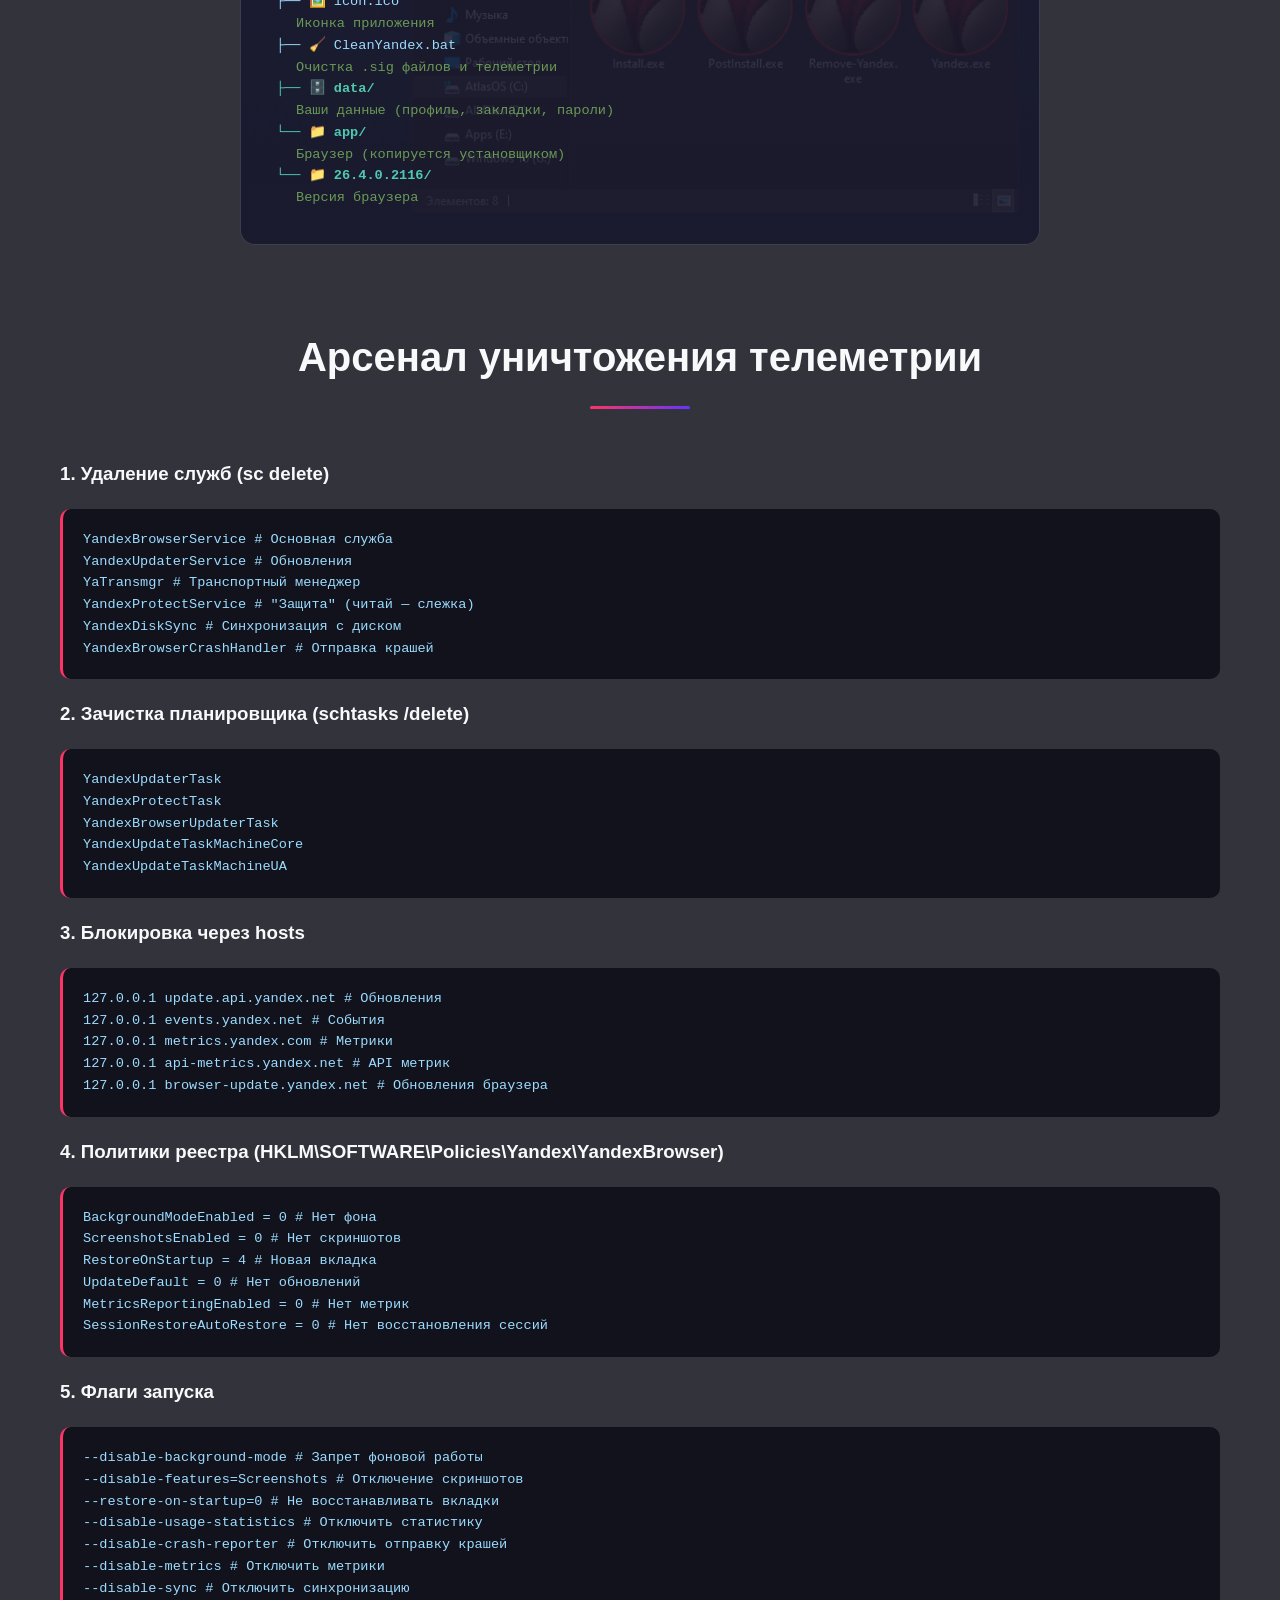
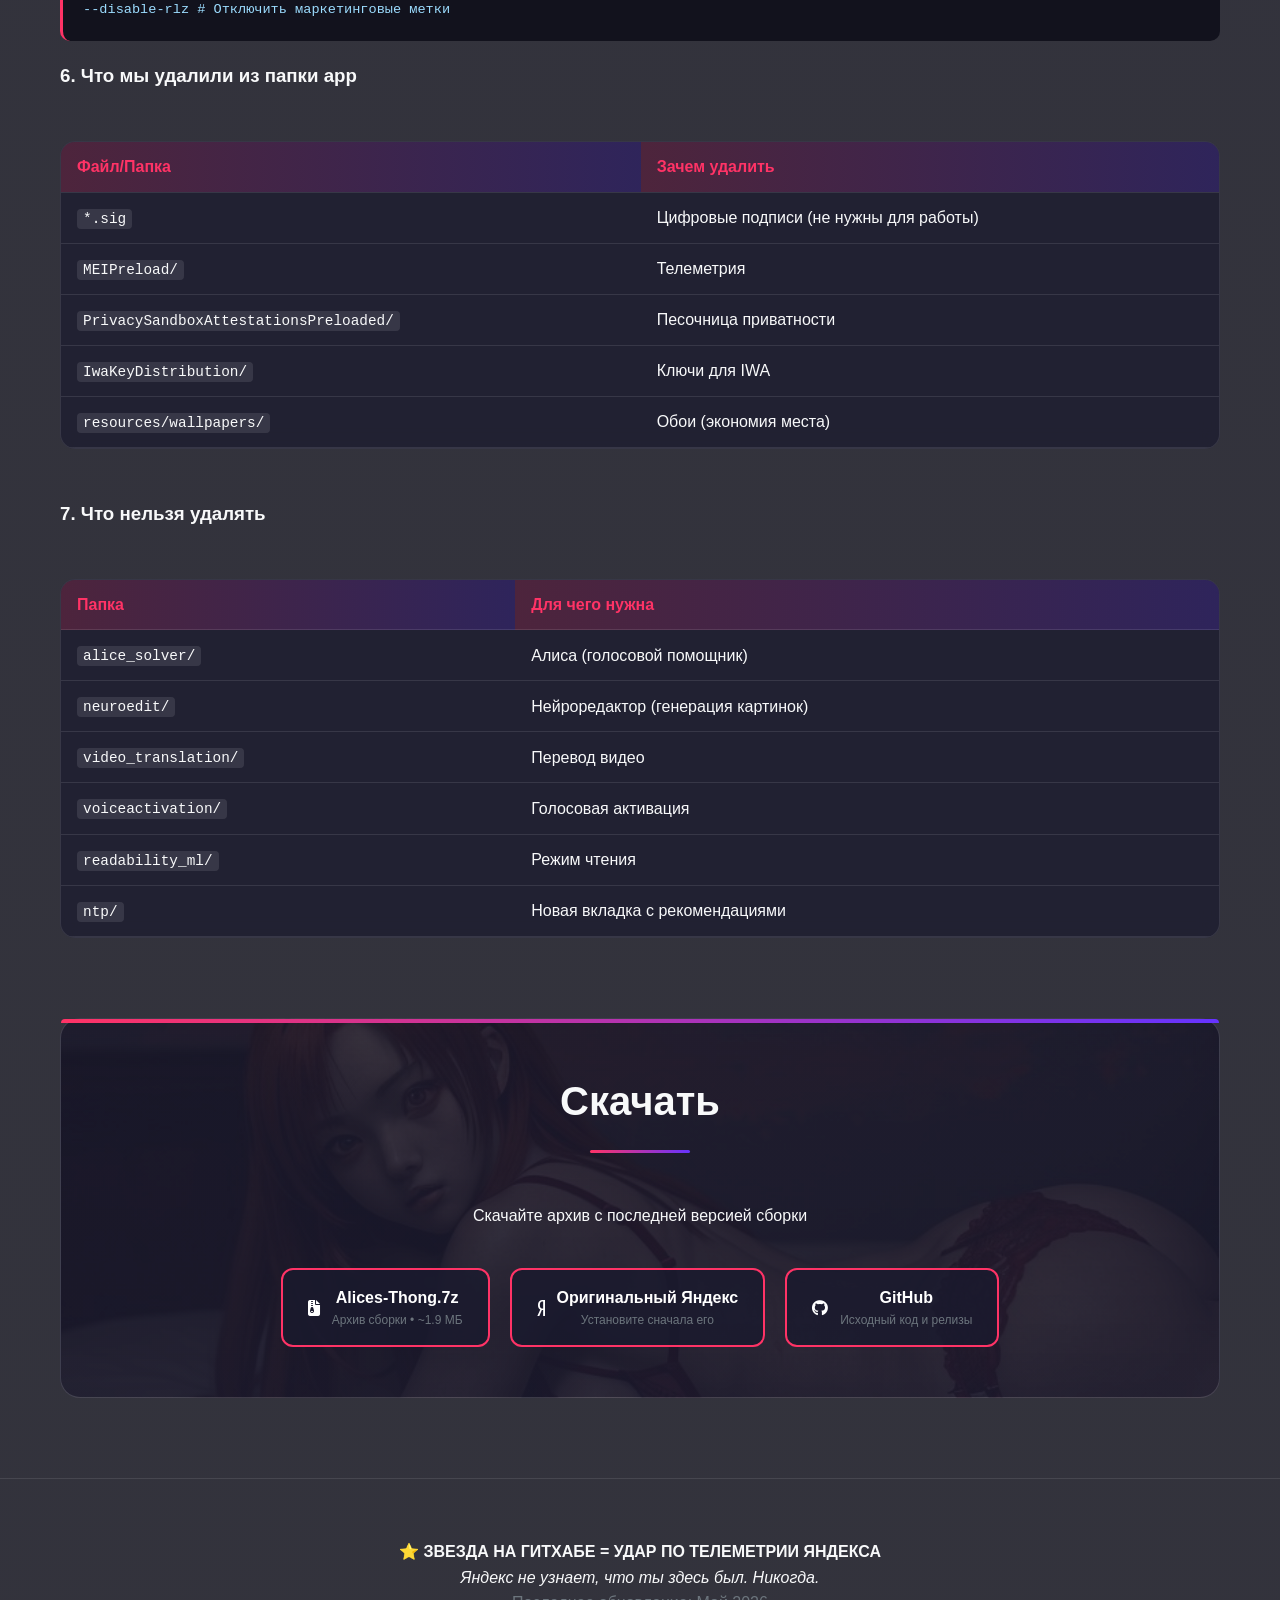
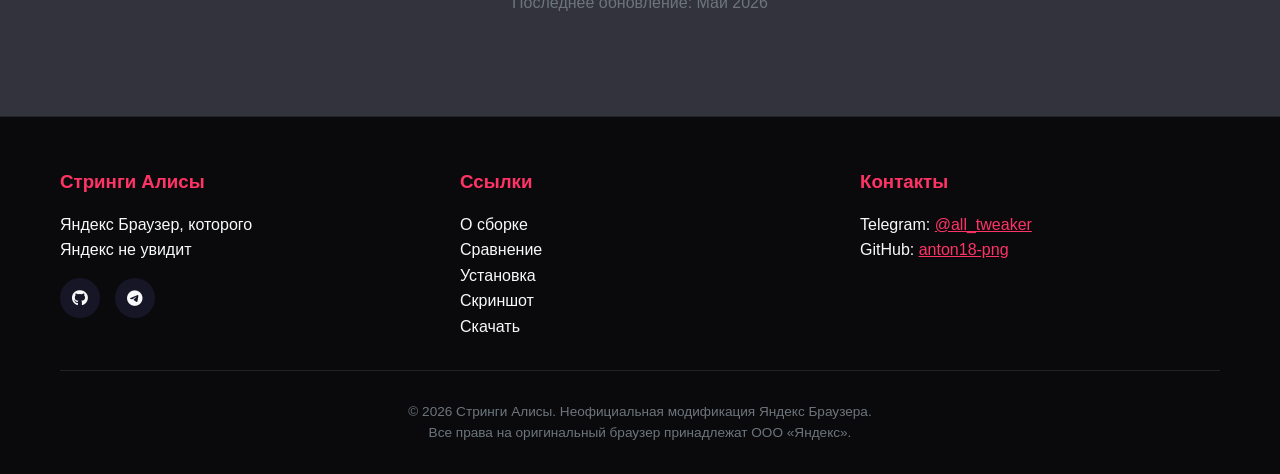
==== commit 81a8e333: "✨ Updated the website" ====
--- a/index.html
+++ b/index.html
@@ -565,7 +565,7 @@
     <section class="hero">
         <div class="container">
             <div class="hero-content">
-                <h2>🩲 Стринги Алисы</h2>
+                <h2>Стринги Алисы</h2>
                 <p><strong>«Яндекс не узнает, что ты здесь был»</strong></p>
                 <p>Полностью портативная версия Яндекс Браузера с отключением телеметрии, служб обновления и фоновой активности</p>
                 <div class="badges">
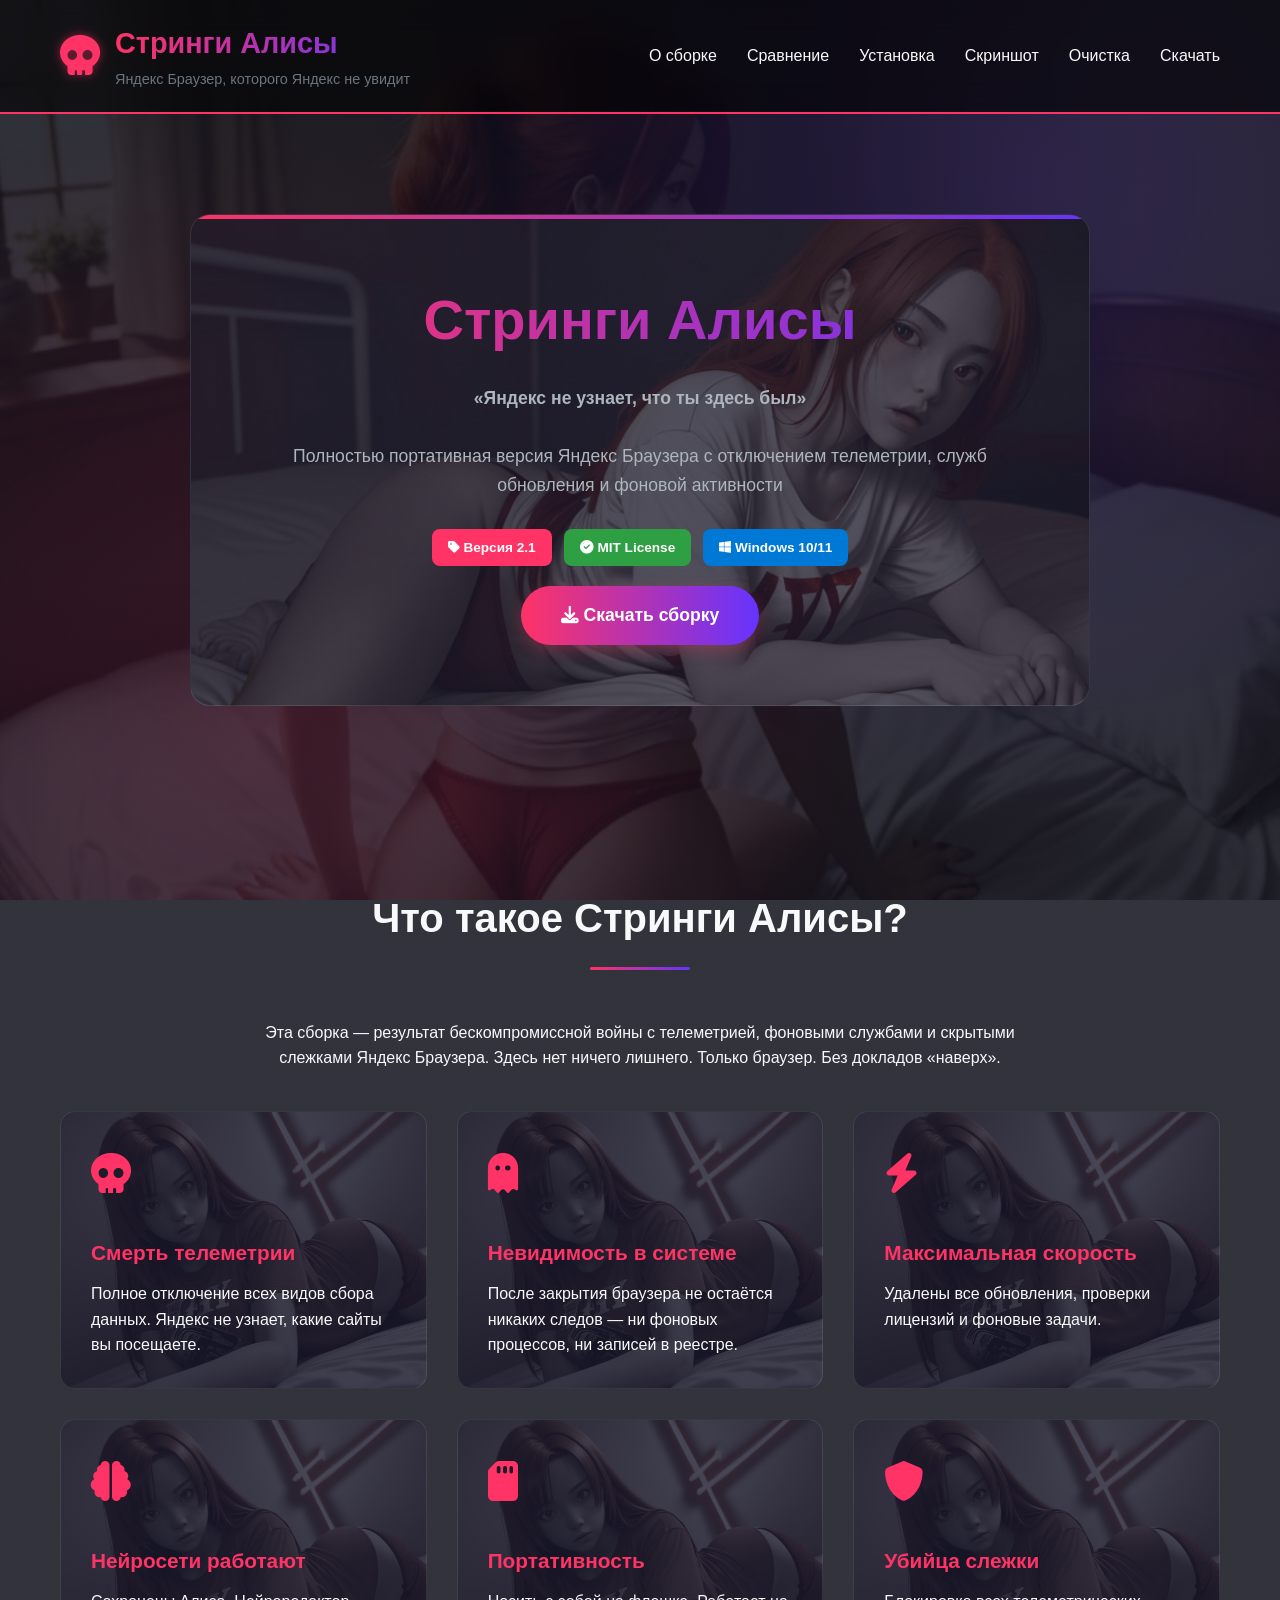
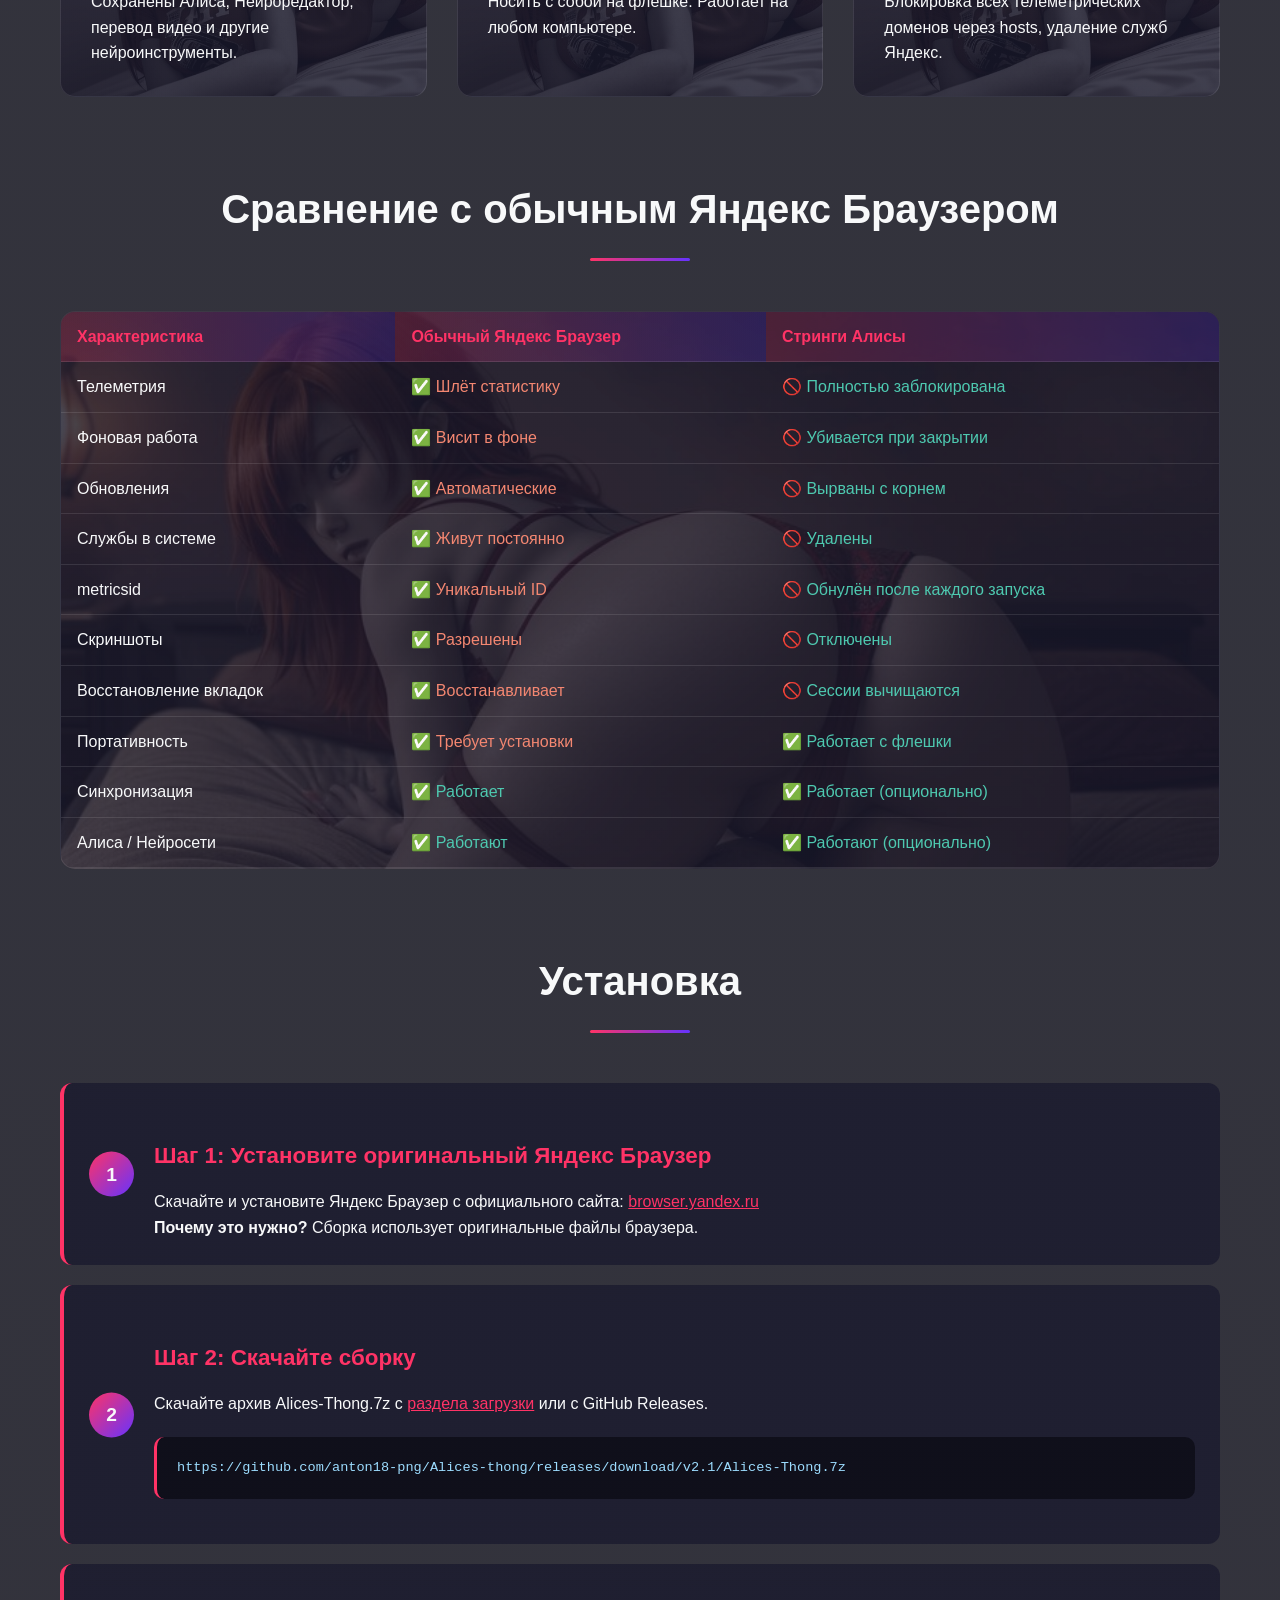
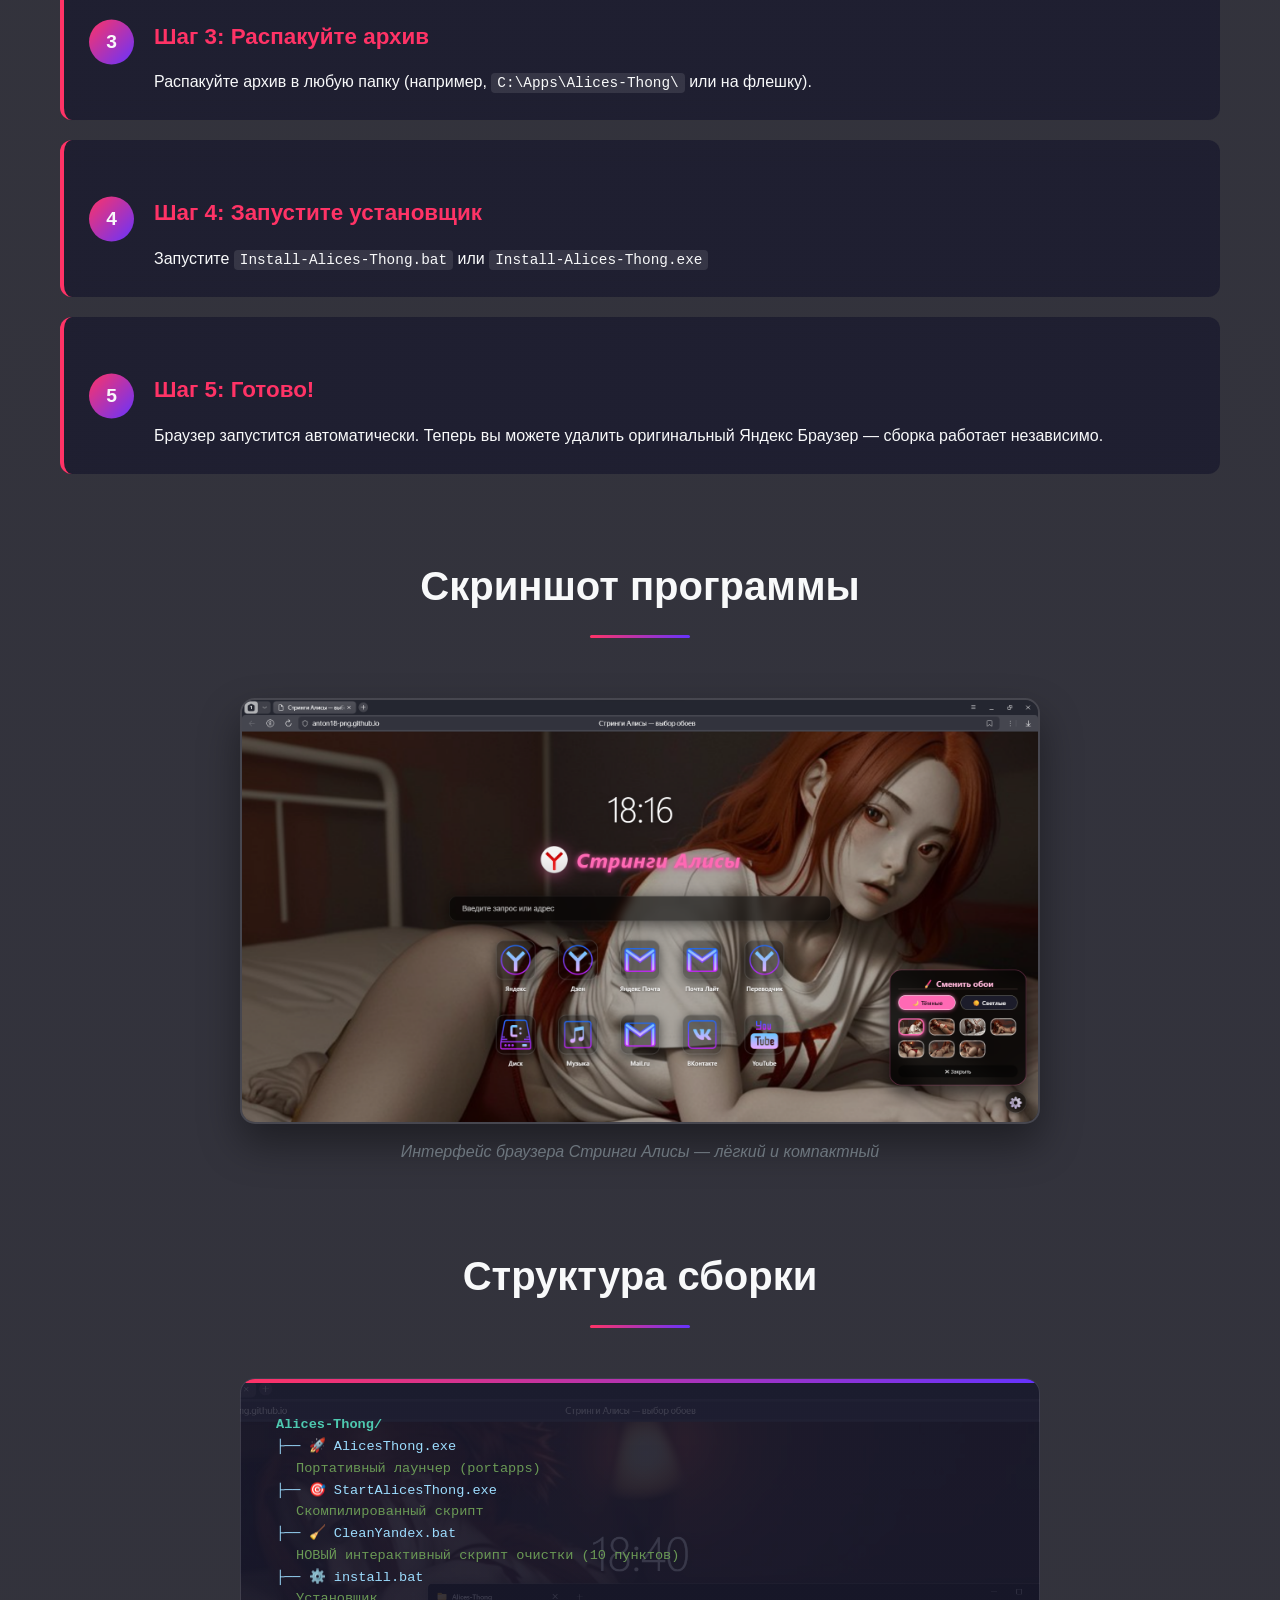
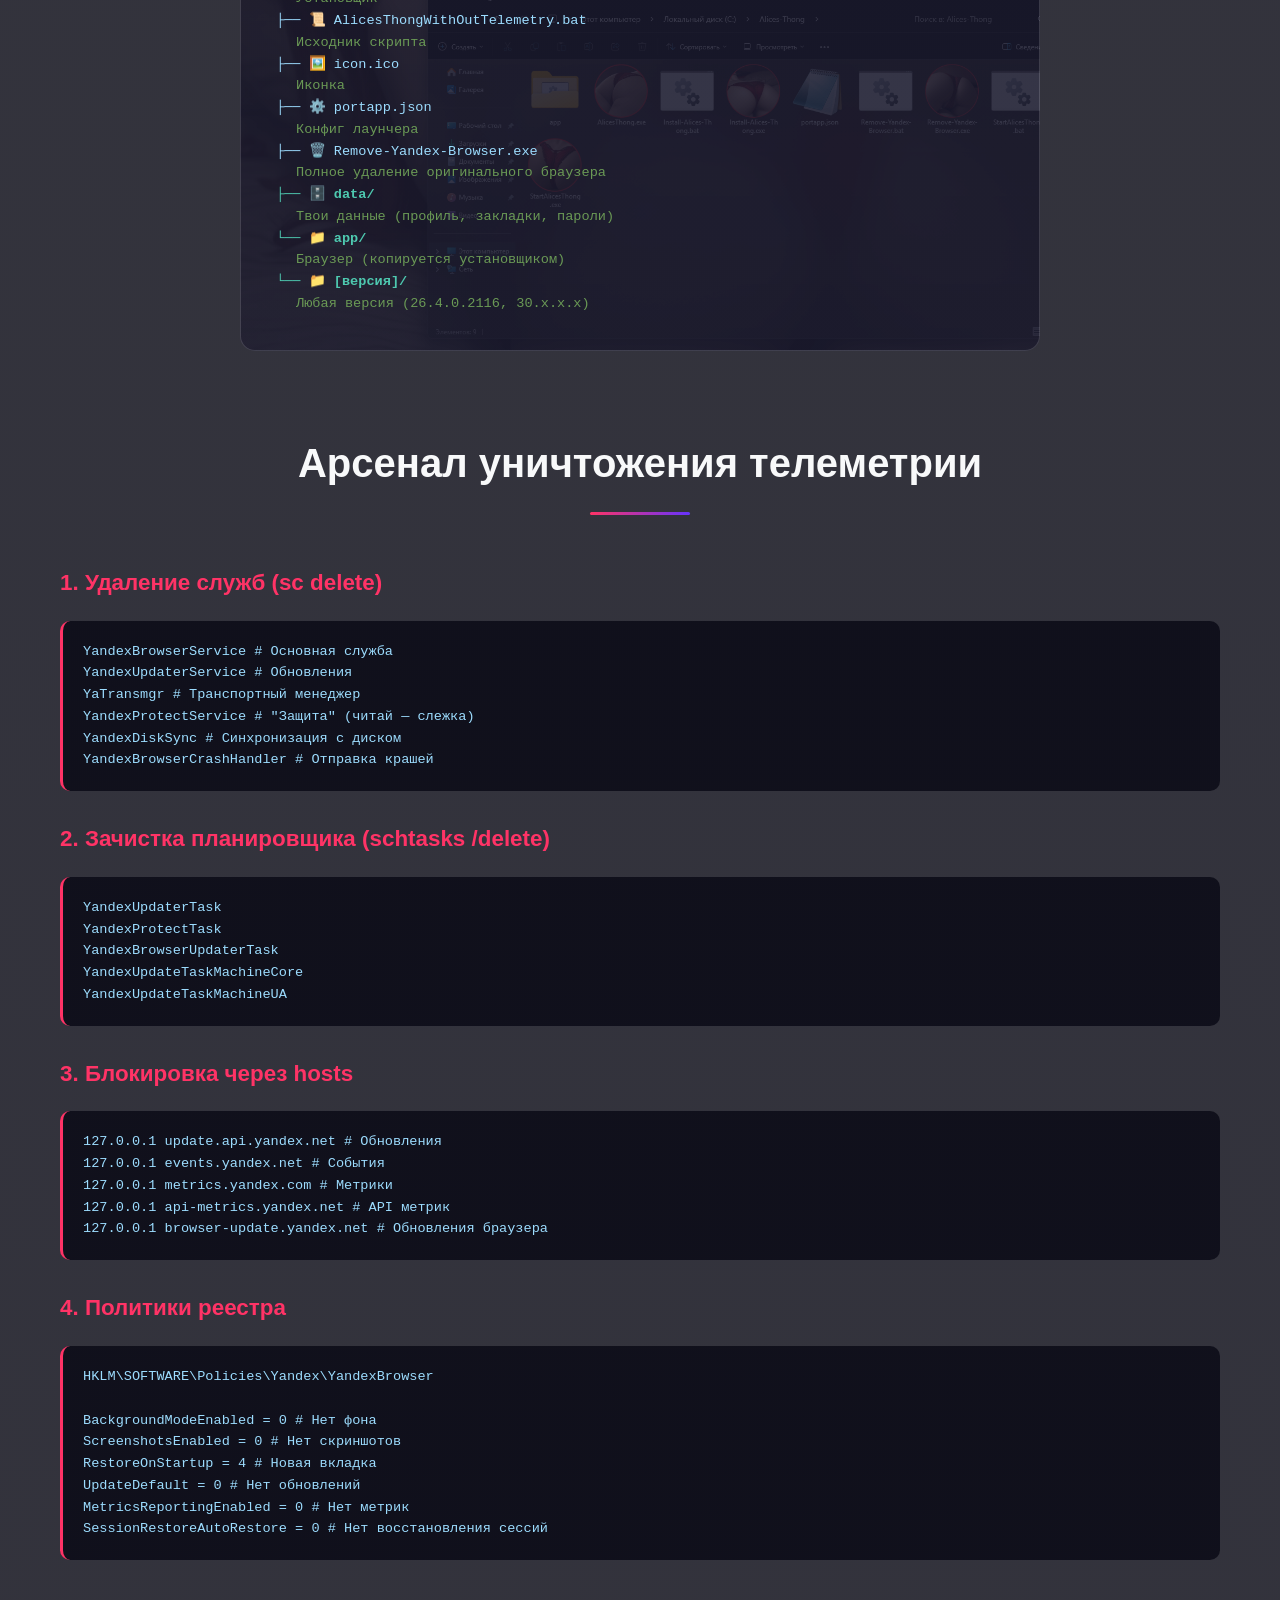
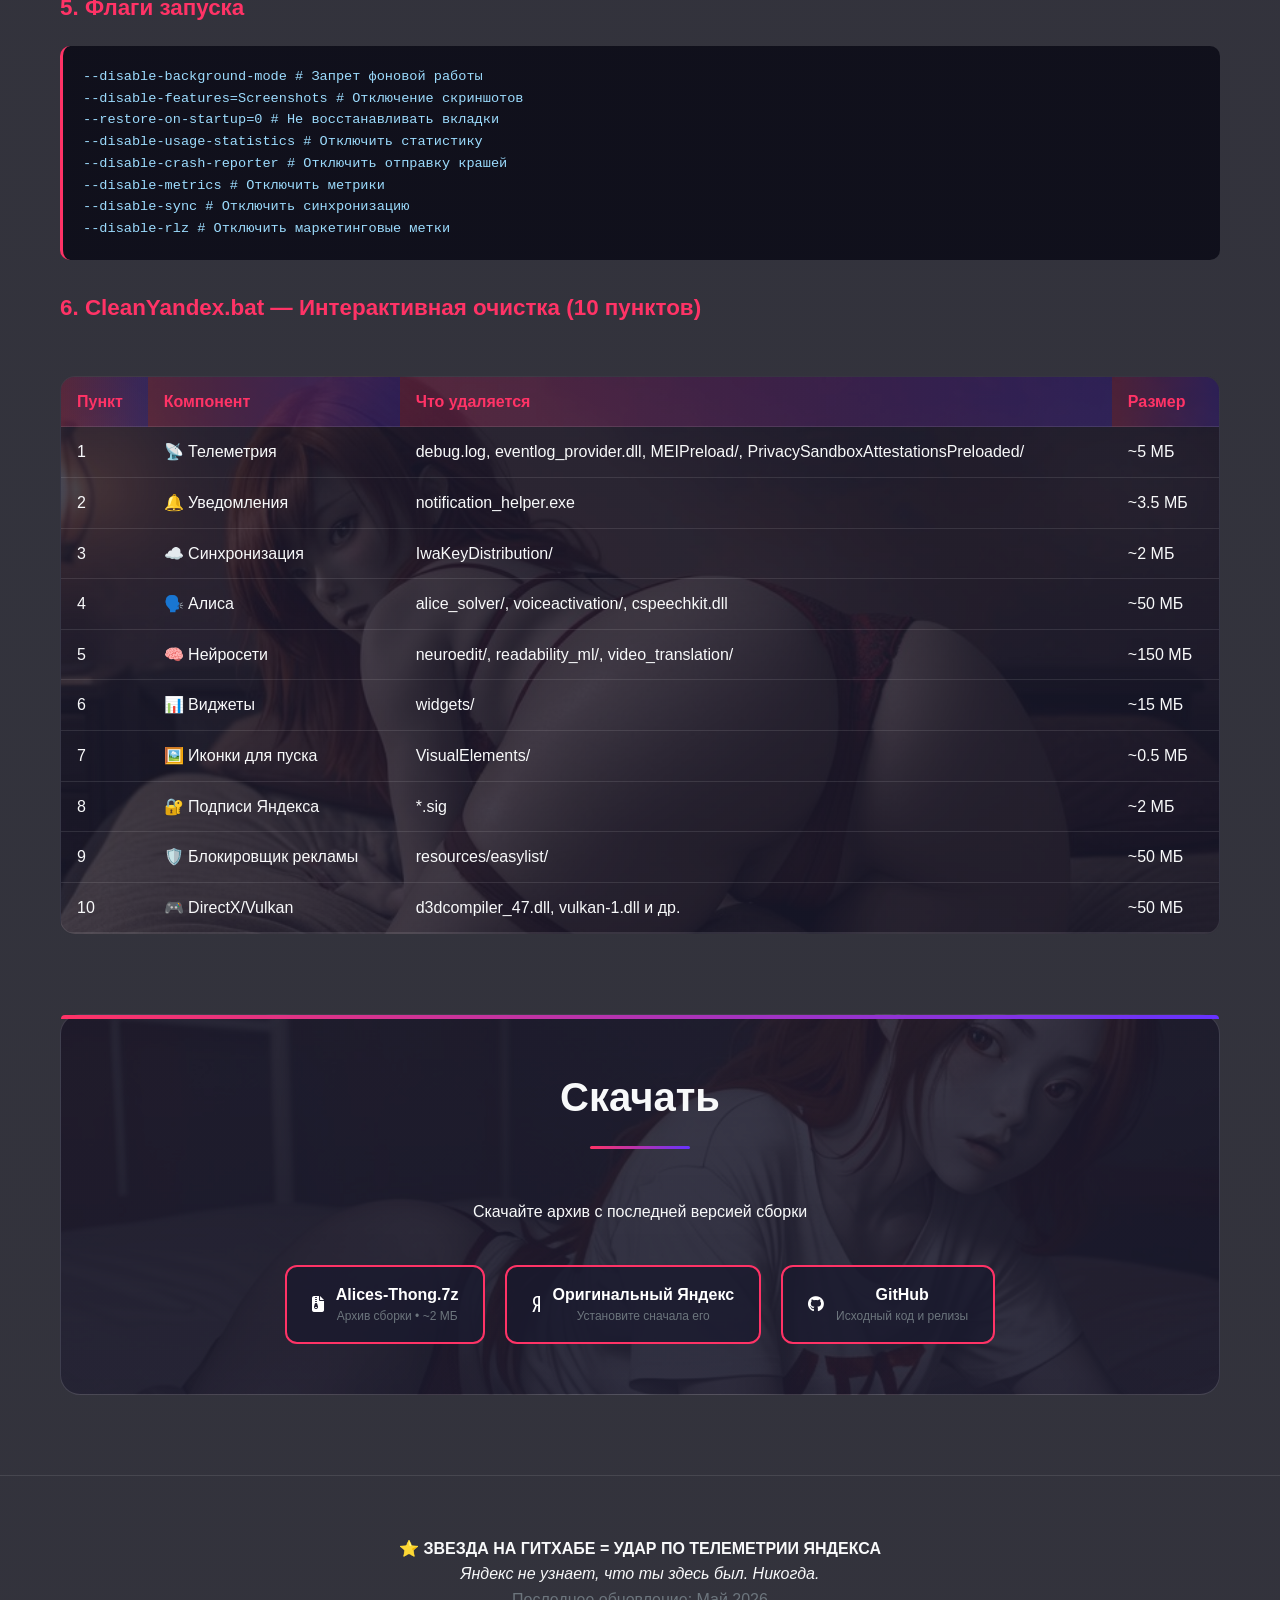
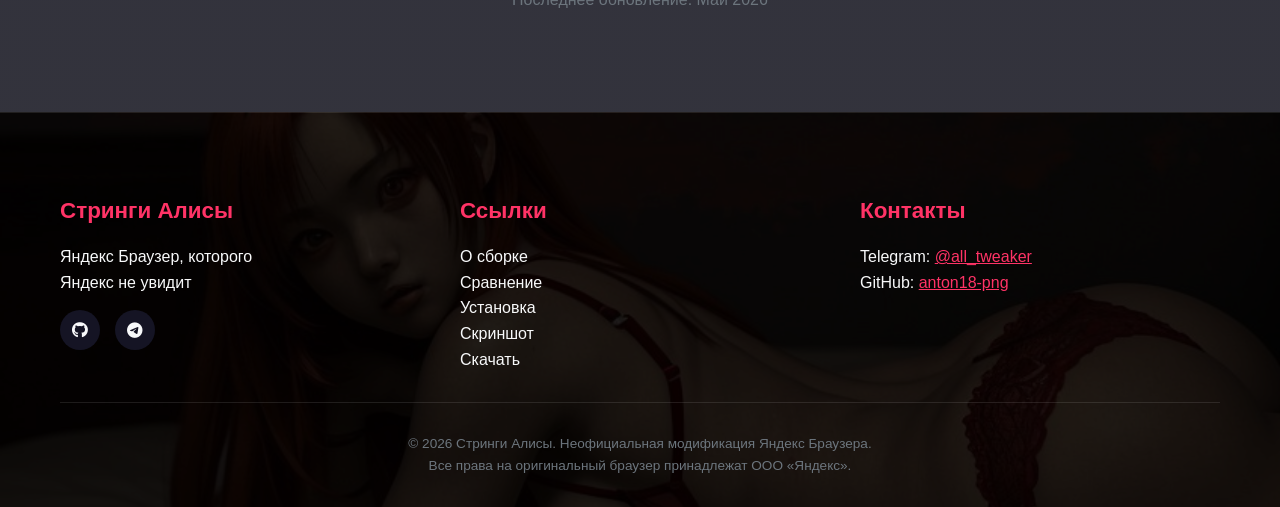
==== commit be2fe75f: "🖼️ Radically updated the website" ====
--- a/index.html
+++ b/index.html
@@ -1,3 +1,4 @@
+<!-- index.html -->
 <!DOCTYPE html>
 <html lang="ru">
 <head>
@@ -5,537 +6,7 @@
     <meta name="viewport" content="width=device-width, initial-scale=1.0">
     <title>🩲 Стринги Алисы — Портативный Яндекс Браузер без телеметрии</title>
     <link rel="stylesheet" href="https://cdnjs.cloudflare.com/ajax/libs/font-awesome/6.4.0/css/all.min.css">
-    <style>
-        * {
-            margin: 0;
-            padding: 0;
-            box-sizing: border-box;
-        }
-
-        :root {
-            --primary: #ff3366;
-            --primary-dark: #cc0044;
-            --secondary: #6633ff;
-            --dark: #1a1a2e;
-            --darker: #0f0f1a;
-            --light: #f8f9fa;
-            --gray: #6c757d;
-            --overlay: rgba(15, 15, 26, 0.85);
-        }
-
-        body {
-            background: linear-gradient(var(--overlay), var(--overlay)), url('backgrounds/5.jpg') no-repeat center center fixed;
-            background-size: cover;
-            color: var(--light);
-            font-family: 'Segoe UI', Tahoma, Geneva, Verdana, sans-serif;
-            line-height: 1.6;
-        }
-
-        .bg-pattern {
-            position: fixed;
-            top: 0;
-            left: 0;
-            width: 100%;
-            height: 100%;
-            background: radial-gradient(circle at 20% 80%, rgba(255, 51, 102, 0.15) 0%, transparent 50%),
-                        radial-gradient(circle at 80% 20%, rgba(102, 51, 255, 0.15) 0%, transparent 50%);
-            pointer-events: none;
-            z-index: -1;
-        }
-
-        .glass-effect {
-            background: rgba(26, 26, 46, 0.7);
-            backdrop-filter: blur(10px);
-            border-radius: 15px;
-            border: 1px solid rgba(255, 255, 255, 0.1);
-            box-shadow: 0 8px 32px rgba(0, 0, 0, 0.3);
-        }
-
-        .container {
-            max-width: 1200px;
-            margin: 0 auto;
-            padding: 0 20px;
-        }
-
-        /* Header */
-        header {
-            background: rgba(0, 0, 0, 0.6);
-            backdrop-filter: blur(15px);
-            position: sticky;
-            top: 0;
-            z-index: 1000;
-            border-bottom: 2px solid var(--primary);
-        }
-
-        .header-content {
-            display: flex;
-            justify-content: space-between;
-            align-items: center;
-            padding: 20px 0;
-        }
-
-        .logo {
-            display: flex;
-            align-items: center;
-            gap: 15px;
-        }
-
-        .logo-icon {
-            font-size: 2.5rem;
-            color: var(--primary);
-            text-shadow: 0 0 10px rgba(255, 51, 102, 0.5);
-        }
-
-        .logo-text h1 {
-            font-size: 1.8rem;
-            background: linear-gradient(90deg, var(--primary), var(--secondary));
-            -webkit-background-clip: text;
-            background-clip: text;
-            color: transparent;
-        }
-
-        .logo-text span {
-            font-size: 0.9rem;
-            color: var(--gray);
-        }
-
-        .nav-links {
-            display: flex;
-            gap: 30px;
-            flex-wrap: wrap;
-        }
-
-        .nav-links a {
-            color: var(--light);
-            text-decoration: none;
-            font-weight: 500;
-            transition: all 0.3s;
-            position: relative;
-            padding: 5px 0;
-        }
-
-        .nav-links a:hover {
-            color: var(--primary);
-        }
-
-        .nav-links a::after {
-            content: '';
-            position: absolute;
-            bottom: -5px;
-            left: 0;
-            width: 0;
-            height: 2px;
-            background: linear-gradient(90deg, var(--primary), var(--secondary));
-            transition: width 0.3s;
-        }
-
-        .nav-links a:hover::after {
-            width: 100%;
-        }
-
-        /* Hero */
-        .hero {
-            padding: 100px 0;
-            text-align: center;
-        }
-
-        .hero-content {
-            background: rgba(26, 26, 46, 0.8);
-            backdrop-filter: blur(10px);
-            padding: 60px;
-            border-radius: 20px;
-            border: 1px solid rgba(255, 255, 255, 0.1);
-            max-width: 900px;
-            margin: 0 auto;
-            background-image: url('backgrounds/2.jpg');
-            background-size: cover;
-            background-blend-mode: overlay;
-            position: relative;
-            overflow: hidden;
-        }
-
-        .hero-content::before {
-            content: '';
-            position: absolute;
-            top: 0;
-            left: 0;
-            right: 0;
-            height: 4px;
-            background: linear-gradient(90deg, var(--primary), var(--secondary));
-            z-index: 1;
-        }
-
-        .hero h2 {
-            font-size: 3.5rem;
-            margin-bottom: 20px;
-            background: linear-gradient(90deg, var(--primary), var(--secondary));
-            -webkit-background-clip: text;
-            background-clip: text;
-            color: transparent;
-        }
-
-        .hero p {
-            font-size: 1.1rem;
-            margin: 0 auto 30px;
-            color: #adb5bd;
-            max-width: 800px;
-        }
-
-        .cta-button {
-            display: inline-block;
-            background: linear-gradient(90deg, var(--primary), var(--secondary));
-            color: white;
-            padding: 15px 40px;
-            border-radius: 50px;
-            text-decoration: none;
-            font-weight: 600;
-            font-size: 1.1rem;
-            transition: all 0.3s;
-            box-shadow: 0 5px 15px rgba(255, 51, 102, 0.3);
-        }
-
-        .cta-button:hover {
-            transform: translateY(-3px);
-            box-shadow: 0 8px 25px rgba(255, 51, 102, 0.4);
-        }
-
-        /* Badges */
-        .badges {
-            display: flex;
-            flex-wrap: wrap;
-            gap: 12px;
-            justify-content: center;
-            margin: 20px 0;
-        }
-
-        .badge {
-            display: inline-block;
-            padding: 8px 16px;
-            border-radius: 8px;
-            font-size: 0.85rem;
-            font-weight: 600;
-        }
-        .badge-red { background: var(--primary); color: white; }
-        .badge-green { background: #2ea043; color: white; }
-        .badge-blue { background: #0078D6; color: white; }
-
-        /* Section Titles */
-        .section-title {
-            text-align: center;
-            font-size: 2.5rem;
-            margin: 80px 0 50px;
-            position: relative;
-            padding-bottom: 20px;
-        }
-
-        .section-title::after {
-            content: '';
-            position: absolute;
-            bottom: 0;
-            left: 50%;
-            transform: translateX(-50%);
-            width: 100px;
-            height: 3px;
-            background: linear-gradient(90deg, var(--primary), var(--secondary));
-            border-radius: 2px;
-        }
-
-        /* Features Grid */
-        .features-grid {
-            display: grid;
-            grid-template-columns: repeat(auto-fit, minmax(300px, 1fr));
-            gap: 30px;
-            margin-bottom: 60px;
-        }
-
-        .feature-card {
-            background: rgba(26, 26, 46, 0.7);
-            backdrop-filter: blur(10px);
-            border-radius: 15px;
-            padding: 30px;
-            transition: all 0.3s;
-            border: 1px solid rgba(255, 255, 255, 0.1);
-        }
-
-        .feature-card:hover {
-            transform: translateY(-5px);
-            border-color: var(--primary);
-        }
-
-        .feature-icon {
-            font-size: 2.5rem;
-            color: var(--primary);
-            margin-bottom: 20px;
-        }
-
-        .feature-card h3 {
-            font-size: 1.3rem;
-            margin-bottom: 12px;
-        }
-
-        /* Comparison Table */
-        .comparison-table {
-            background: rgba(26, 26, 46, 0.7);
-            backdrop-filter: blur(10px);
-            border-radius: 15px;
-            overflow-x: auto;
-            margin: 50px 0;
-            border: 1px solid rgba(255, 255, 255, 0.1);
-        }
-
-        .comparison-table table {
-            width: 100%;
-            border-collapse: collapse;
-            min-width: 600px;
-        }
-
-        .comparison-table th, .comparison-table td {
-            padding: 12px 16px;
-            text-align: left;
-            border-bottom: 1px solid rgba(255, 255, 255, 0.1);
-        }
-
-        .comparison-table th {
-            background: linear-gradient(90deg, rgba(255, 51, 102, 0.2), rgba(102, 51, 255, 0.2));
-            color: var(--primary);
-        }
-
-        .yes { color: #4ec9b0; }
-        .no { color: #f48771; }
-
-        /* Code Blocks */
-        .code-block {
-            background: rgba(15, 15, 26, 0.9);
-            padding: 20px;
-            border-radius: 10px;
-            overflow-x: auto;
-            font-family: 'Courier New', monospace;
-            font-size: 0.85rem;
-            border-left: 3px solid var(--primary);
-            margin: 20px 0;
-        }
-
-        .code-block code {
-            font-family: 'Courier New', monospace;
-            color: #9cdcfe;
-        }
-
-        .inline-code {
-            background: rgba(255, 255, 255, 0.1);
-            padding: 2px 6px;
-            border-radius: 4px;
-            font-family: 'Courier New', monospace;
-            font-size: 0.9rem;
-        }
-
-        /* Install Steps */
-        .install-steps {
-            counter-reset: step-counter;
-            margin: 50px 0;
-        }
-
-        .step {
-            background: rgba(26, 26, 46, 0.7);
-            backdrop-filter: blur(10px);
-            border-radius: 12px;
-            padding: 25px;
-            margin-bottom: 20px;
-            position: relative;
-            padding-left: 90px;
-            border-left: 4px solid var(--primary);
-        }
-
-        .step::before {
-            counter-increment: step-counter;
-            content: counter(step-counter);
-            position: absolute;
-            left: 25px;
-            top: 50%;
-            transform: translateY(-50%);
-            width: 45px;
-            height: 45px;
-            background: linear-gradient(135deg, var(--primary), var(--secondary));
-            border-radius: 50%;
-            display: flex;
-            align-items: center;
-            justify-content: center;
-            font-weight: bold;
-            font-size: 1.2rem;
-        }
-
-        /* Structure Card (with folder background) */
-        .structure-card {
-            max-width: 800px;
-            margin: 0 auto;
-            background: linear-gradient(rgba(26, 26, 46, 0.85), rgba(26, 26, 46, 0.9)), url('folder.png') no-repeat center center;
-            background-size: cover;
-            position: relative;
-            border: 1px solid rgba(255, 255, 255, 0.15);
-            border-radius: 15px;
-            padding: 35px;
-            overflow: hidden;
-        }
-
-        .structure-card::before {
-            content: '';
-            position: absolute;
-            top: 0;
-            left: 0;
-            right: 0;
-            height: 4px;
-            background: linear-gradient(90deg, var(--primary), var(--secondary));
-            z-index: 1;
-        }
-
-        .file-tree {
-            position: relative;
-            z-index: 2;
-            font-family: 'Courier New', monospace;
-            font-size: 0.85rem;
-            overflow-x: auto;
-        }
-
-        .folder { color: #4ec9b0; font-weight: bold; }
-        .file { color: #9cdcfe; }
-        .comment { color: #6a9955; margin-left: 20px; display: inline-block; }
-
-        /* Screenshot */
-        .screenshot-section {
-            text-align: center;
-            margin: 60px 0;
-        }
-        .screenshot-container {
-            max-width: 800px;
-            margin: 0 auto;
-            border-radius: 15px;
-            overflow: hidden;
-            box-shadow: 0 20px 40px rgba(0,0,0,0.4);
-            border: 2px solid rgba(255,255,255,0.1);
-        }
-        .screenshot {
-            width: 100%;
-            height: auto;
-            display: block;
-        }
-        .screenshot-caption {
-            margin-top: 15px;
-            color: var(--gray);
-            font-style: italic;
-        }
-
-        /* Download Section */
-        .download-section {
-            text-align: center;
-            padding: 50px;
-            background: linear-gradient(rgba(26, 26, 46, 0.85), rgba(26, 26, 46, 0.9)), url('backgrounds/7.jpg') no-repeat center center;
-            background-size: cover;
-            border-radius: 20px;
-            margin: 80px 0;
-            position: relative;
-            border: 1px solid rgba(255, 255, 255, 0.15);
-        }
-        .download-section::before {
-            content: '';
-            position: absolute;
-            top: 0;
-            left: 0;
-            right: 0;
-            height: 4px;
-            background: linear-gradient(90deg, var(--primary), var(--secondary));
-            border-radius: 20px 20px 0 0;
-        }
-        .download-buttons {
-            display: flex;
-            justify-content: center;
-            gap: 20px;
-            margin-top: 40px;
-            flex-wrap: wrap;
-        }
-        .download-btn {
-            background: rgba(26, 26, 46, 0.8);
-            border: 2px solid var(--primary);
-            color: white;
-            padding: 15px 25px;
-            border-radius: 12px;
-            text-decoration: none;
-            transition: all 0.3s;
-            display: inline-flex;
-            align-items: center;
-            gap: 12px;
-        }
-        .download-btn:hover {
-            background: var(--primary);
-            transform: translateY(-3px);
-        }
-        .file-size {
-            display: block;
-            font-size: 0.75rem;
-            color: var(--gray);
-        }
-
-        /* Footer */
-        footer {
-            background: rgba(0, 0, 0, 0.8);
-            padding: 50px 0 30px;
-            margin-top: 80px;
-            border-top: 1px solid rgba(255, 255, 255, 0.1);
-        }
-        .footer-content {
-            display: grid;
-            grid-template-columns: repeat(auto-fit, minmax(250px, 1fr));
-            gap: 40px;
-            margin-bottom: 30px;
-        }
-        .footer-section h3 {
-            color: var(--primary);
-            margin-bottom: 15px;
-        }
-        .social-links {
-            display: flex;
-            gap: 15px;
-            margin-top: 15px;
-        }
-        .social-link {
-            display: inline-flex;
-            align-items: center;
-            justify-content: center;
-            width: 40px;
-            height: 40px;
-            background: rgba(26, 26, 46, 0.8);
-            border-radius: 50%;
-            color: var(--light);
-            text-decoration: none;
-            transition: all 0.3s;
-        }
-        .social-link:hover {
-            background: var(--primary);
-            transform: scale(1.1);
-        }
-        .copyright {
-            text-align: center;
-            padding-top: 30px;
-            border-top: 1px solid rgba(255, 255, 255, 0.1);
-            color: var(--gray);
-            font-size: 0.85rem;
-        }
-        hr {
-            border: none;
-            border-top: 1px solid rgba(255, 255, 255, 0.1);
-            margin: 40px 0;
-        }
-
-        @media (max-width: 768px) {
-            .header-content { flex-direction: column; gap: 15px; }
-            .nav-links { justify-content: center; }
-            .hero h2 { font-size: 2rem; }
-            .hero-content { padding: 30px; }
-            .section-title { font-size: 1.8rem; }
-            .step { padding-left: 75px; }
-            .step::before { left: 15px; width: 40px; height: 40px; font-size: 1rem; }
-            .structure-card { padding: 20px; }
-            .file-tree { font-size: 0.7rem; }
-        }
-    </style>
+    <link rel="stylesheet" href="style.css">
 </head>
 <body>
     <div class="bg-pattern"></div>
@@ -569,7 +40,7 @@
                 <p><strong>«Яндекс не узнает, что ты здесь был»</strong></p>
                 <p>Полностью портативная версия Яндекс Браузера с отключением телеметрии, служб обновления и фоновой активности</p>
                 <div class="badges">
-                    <span class="badge badge-red"><i class="fas fa-tag"></i> Версия 2.0</span>
+                    <span class="badge badge-red"><i class="fas fa-tag"></i> Версия 2.1</span>
                     <span class="badge badge-green"><i class="fas fa-check-circle"></i> MIT License</span>
                     <span class="badge badge-blue"><i class="fab fa-windows"></i> Windows 10/11</span>
                 </div>
@@ -578,13 +49,13 @@
         </div>
     </section>
 
-    <div class="container">
-        <div class="glass-effect" style="padding: 20px; margin: 20px 0; border-left: 4px solid #ffc107;">
-            <h3 style="color: #ffc107;"><i class="fas fa-exclamation-triangle"></i> ВАЖНОЕ ПРЕДУПРЕЖДЕНИЕ</h3>
+    <!-- <div class="container">
+        <div class="glass-effect warning-box">
+            <h3><i class="fas fa-exclamation-triangle"></i> ВАЖНОЕ ПРЕДУПРЕЖДЕНИЕ</h3>
             <p>Перед установкой сборки необходимо установить оригинальный Яндекс Браузер! Сделайте бэкап ваших данных, если вы им пользовались.</p>
             <p style="margin-top: 10px;"><strong>Это неофициальная модификация.</strong> Все права на оригинальный браузер принадлежат Яндекс.</p>
         </div>
-    </div>
+    </div> -->
 
     <section id="about" class="container">
         <h2 class="section-title">Что такое Стринги Алисы?</h2>
@@ -613,7 +84,8 @@
                     <tr><td>Скриншоты</td><td class="no">✅ Разрешены</td><td class="yes">🚫 Отключены</td></tr>
                     <tr><td>Восстановление вкладок</td><td class="no">✅ Восстанавливает</td><td class="yes">🚫 Сессии вычищаются</td></tr>
                     <tr><td>Портативность</td><td class="no">✅ Требует установки</td><td class="yes">✅ Работает с флешки</td></tr>
-                    <tr><td>Алиса / Нейросети</td><td class="yes">✅ Работают</td><td class="yes">✅ Работают</td></tr>
+                    <tr><td>Синхронизация</td><td class="yes">✅ Работает</td><td class="yes">✅ Работает (опционально)</td></tr>
+                    <tr><td>Алиса / Нейросети</td><td class="yes">✅ Работают</td><td class="yes">✅ Работают (опционально)</td></tr>
                 </tbody>
             </table>
         </div>
@@ -623,9 +95,9 @@
         <h2 class="section-title">Установка</h2>
         <div class="install-steps">
             <div class="step"><h3>Шаг 1: Установите оригинальный Яндекс Браузер</h3><p>Скачайте и установите Яндекс Браузер с официального сайта: <a href="https://browser.yandex.ru/" style="color: var(--primary);" target="_blank">browser.yandex.ru</a></p><p><strong>Почему это нужно?</strong> Сборка использует оригинальные файлы браузера.</p></div>
-            <div class="step"><h3>Шаг 2: Скачайте сборку</h3><p>Скачайте архив Alices-Thong.7z с <a href="#download" style="color: var(--primary);">раздела загрузки</a> или с GitHub Releases.</p><div class="code-block"><code>https://github.com/anton18-png/Alices-thong/releases/download/v2/Alices-Thong.7z</code></div></div>
+            <div class="step"><h3>Шаг 2: Скачайте сборку</h3><p>Скачайте архив Alices-Thong.7z с <a href="#download" style="color: var(--primary);">раздела загрузки</a> или с GitHub Releases.</p><div class="code-block"><code>https://github.com/anton18-png/Alices-thong/releases/download/v2.1/Alices-Thong.7z</code></div></div>
             <div class="step"><h3>Шаг 3: Распакуйте архив</h3><p>Распакуйте архив в любую папку (например, <code class="inline-code">C:\Apps\Alices-Thong\</code> или на флешку).</p></div>
-            <div class="step"><h3>Шаг 4: Запустите установщик</h3><p>Запустите <code class="inline-code">install.bat</code> от имени администратора.</p><div class="code-block"><code>install.bat</code></div></div>
+            <div class="step"><h3>Шаг 4: Запустите установщик</h3><p>Запустите <code class="inline-code">Install-Alices-Thong.bat</code> или <code class="inline-code">Install-Alices-Thong.exe</code></p></div>
             <div class="step"><h3>Шаг 5: Готово!</h3><p>Браузер запустится автоматически. Теперь вы можете удалить оригинальный Яндекс Браузер — сборка работает независимо.</p></div>
         </div>
     </section>
@@ -645,16 +117,17 @@
         <div class="structure-card">
             <div class="file-tree">
                 <div class="folder">Alices-Thong/</div>
-                <div class="file">├── 📄 install.bat</div><div class="comment">Установщик — копирует файлы браузера</div>
-                <div class="file">├── 🚀 AlicesThong.exe</div><div class="comment">Портативный лаунчер (от ungoogled-chromium-portable)</div>
-                <div class="file">├── 🎯 StartAlicesThong.exe</div><div class="comment">Скомпилированная версия основного скрипта</div>
-                <div class="file">├── 📜 AlicesThongWithOutTelemetry.bat</div><div class="comment">Исходник скрипта (удаление телеметрии, служб, флаги)</div>
-                <div class="file">├── ⚙️ portapp.json</div><div class="comment">Конфигурация портативного лаунчера</div>
-                <div class="file">├── 🖼️ icon.ico</div><div class="comment">Иконка приложения</div>
-                <div class="file">├── 🧹 CleanYandex.bat</div><div class="comment">Очистка .sig файлов и телеметрии</div>
-                <div class="folder">├── 🗄️ data/</div><div class="comment">Ваши данные (профиль, закладки, пароли)</div>
+                <div class="file">├── 🚀 AlicesThong.exe</div><div class="comment">Портативный лаунчер (portapps)</div>
+                <div class="file">├── 🎯 StartAlicesThong.exe</div><div class="comment">Скомпилированный скрипт</div>
+                <div class="file">├── 🧹 CleanYandex.bat</div><div class="comment">НОВЫЙ интерактивный скрипт очистки (10 пунктов)</div>
+                <div class="file">├── ⚙️ install.bat</div><div class="comment">Установщик</div>
+                <div class="file">├── 📜 AlicesThongWithOutTelemetry.bat</div><div class="comment">Исходник скрипта</div>
+                <div class="file">├── 🖼️ icon.ico</div><div class="comment">Иконка</div>
+                <div class="file">├── ⚙️ portapp.json</div><div class="comment">Конфиг лаунчера</div>
+                <div class="file">├── 🗑️ Remove-Yandex-Browser.exe</div><div class="comment">Полное удаление оригинального браузера</div>
+                <div class="folder">├── 🗄️ data/</div><div class="comment">Твои данные (профиль, закладки, пароли)</div>
                 <div class="folder">└── 📁 app/</div><div class="comment">Браузер (копируется установщиком)</div>
-                <div class="folder">    └── 📁 26.4.0.2116/</div><div class="comment">Версия браузера</div>
+                <div class="folder">    └── 📁 [версия]/</div><div class="comment">Любая версия (26.4.0.2116, 30.x.x.x)</div>
             </div>
         </div>
     </section>
@@ -671,36 +144,45 @@
         <h3>3. Блокировка через hosts</h3>
         <div class="code-block"><code>127.0.0.1 update.api.yandex.net     # Обновления<br>127.0.0.1 events.yandex.net         # События<br>127.0.0.1 metrics.yandex.com        # Метрики<br>127.0.0.1 api-metrics.yandex.net    # API метрик<br>127.0.0.1 browser-update.yandex.net # Обновления браузера</code></div>
 
-        <h3>4. Политики реестра (HKLM\SOFTWARE\Policies\Yandex\YandexBrowser)</h3>
-        <div class="code-block"><code>BackgroundModeEnabled = 0          # Нет фона<br>ScreenshotsEnabled = 0             # Нет скриншотов<br>RestoreOnStartup = 4               # Новая вкладка<br>UpdateDefault = 0                  # Нет обновлений<br>MetricsReportingEnabled = 0        # Нет метрик<br>SessionRestoreAutoRestore = 0      # Нет восстановления сессий</code></div>
+        <h3>4. Политики реестра</h3>
+        <div class="code-block"><code>HKLM\SOFTWARE\Policies\Yandex\YandexBrowser<br><br>BackgroundModeEnabled = 0          # Нет фона<br>ScreenshotsEnabled = 0             # Нет скриншотов<br>RestoreOnStartup = 4               # Новая вкладка<br>UpdateDefault = 0                  # Нет обновлений<br>MetricsReportingEnabled = 0        # Нет метрик<br>SessionRestoreAutoRestore = 0      # Нет восстановления сессий</code></div>
 
         <h3>5. Флаги запуска</h3>
         <div class="code-block"><code>--disable-background-mode      # Запрет фоновой работы<br>--disable-features=Screenshots # Отключение скриншотов<br>--restore-on-startup=0         # Не восстанавливать вкладки<br>--disable-usage-statistics     # Отключить статистику<br>--disable-crash-reporter       # Отключить отправку крашей<br>--disable-metrics              # Отключить метрики<br>--disable-sync                 # Отключить синхронизацию<br>--disable-rlz                  # Отключить маркетинговые метки</code></div>
 
-        <h3>6. Что мы удалили из папки app</h3>
+        <h3>6. CleanYandex.bat — Интерактивная очистка (10 пунктов)</h3>
         <div class="comparison-table">
             <table>
-                <tr><th>Файл/Папка</th><th>Зачем удалить</th></tr>
-                <tr><td><code class="inline-code">*.sig</code></td><td>Цифровые подписи (не нужны для работы)</td></tr>
-                <tr><td><code class="inline-code">MEIPreload/</code></td><td>Телеметрия</td></tr>
-                <tr><td><code class="inline-code">PrivacySandboxAttestationsPreloaded/</code></td><td>Песочница приватности</td></tr>
-                <tr><td><code class="inline-code">IwaKeyDistribution/</code></td><td>Ключи для IWA</td></tr>
-                <tr><td><code class="inline-code">resources/wallpapers/</code></td><td>Обои (экономия места)</td></tr>
+                <thead><tr><th>Пункт</th><th>Компонент</th><th>Что удаляется</th><th>Размер</th></tr></thead>
+                <tbody>
+                    <tr><td>1</td><td>📡 Телеметрия</td><td>debug.log, eventlog_provider.dll, MEIPreload/, PrivacySandboxAttestationsPreloaded/</td><td>~5 МБ</td></tr>
+                    <tr><td>2</td><td>🔔 Уведомления</td><td>notification_helper.exe</td><td>~3.5 МБ</td></tr>
+                    <tr><td>3</td><td>☁️ Синхронизация</td><td>IwaKeyDistribution/</td><td>~2 МБ</td></tr>
+                    <tr><td>4</td><td>🗣️ Алиса</td><td>alice_solver/, voiceactivation/, cspeechkit.dll</td><td>~50 МБ</td></tr>
+                    <tr><td>5</td><td>🧠 Нейросети</td><td>neuroedit/, readability_ml/, video_translation/</td><td>~150 МБ</td></tr>
+                    <tr><td>6</td><td>📊 Виджеты</td><td>widgets/</td><td>~15 МБ</td></tr>
+                    <tr><td>7</td><td>🖼️ Иконки для пуска</td><td>VisualElements/</td><td>~0.5 МБ</td></tr>
+                    <tr><td>8</td><td>🔐 Подписи Яндекса</td><td>*.sig</td><td>~2 МБ</td></tr>
+                    <tr><td>9</td><td>🛡️ Блокировщик рекламы</td><td>resources/easylist/</td><td>~50 МБ</td></tr>
+                    <tr><td>10</td><td>🎮 DirectX/Vulkan</td><td>d3dcompiler_47.dll, vulkan-1.dll и др.</td><td>~50 МБ</td></tr>
+                </tbody>
             </table>
         </div>
 
-        <h3>7. Что нельзя удалять</h3>
+        <!-- <h3>7. Что нельзя удалять</h3>
         <div class="comparison-table">
             <table>
-                <tr><th>Папка</th><th>Для чего нужна</th></tr>
-                <tr><td><code class="inline-code">alice_solver/</code></td><td>Алиса (голосовой помощник)</td></tr>
-                <tr><td><code class="inline-code">neuroedit/</code></td><td>Нейроредактор (генерация картинок)</td></tr>
-                <tr><td><code class="inline-code">video_translation/</code></td><td>Перевод видео</td></tr>
-                <tr><td><code class="inline-code">voiceactivation/</code></td><td>Голосовая активация</td></tr>
-                <tr><td><code class="inline-code">readability_ml/</code></td><td>Режим чтения</td></tr>
-                <tr><td><code class="inline-code">ntp/</code></td><td>Новая вкладка с рекомендациями</td></tr>
+                <thead><tr><th>Папка</th><th>Для чего нужна</th></tr></thead>
+                <tbody>
+                    <tr><td><code class="inline-code">alice_solver/</code></td><td>Алиса (голосовой помощник)</td></tr>
+                    <tr><td><code class="inline-code">neuroedit/</code></td><td>Нейроредактор (генерация картинок)</td></tr>
+                    <tr><td><code class="inline-code">video_translation/</code></td><td>Перевод видео</td></tr>
+                    <tr><td><code class="inline-code">voiceactivation/</code></td><td>Голосовая активация</td></tr>
+                    <tr><td><code class="inline-code">readability_ml/</code></td><td>Режим чтения</td></tr>
+                    <tr><td><code class="inline-code">ntp/</code></td><td>Новая вкладка с рекомендациями</td></tr>
+                </tbody>
             </table>
-        </div>
+        </div> -->
     </section>
 
     <section id="download" class="container">
@@ -708,7 +190,7 @@
             <h2 class="section-title" style="margin-top: 0;">Скачать</h2>
             <p>Скачайте архив с последней версией сборки</p>
             <div class="download-buttons">
-                <a href="https://github.com/anton18-png/Alices-thong/releases/download/v2/Alices-Thong.7z" class="download-btn"><i class="fas fa-file-archive"></i><div><strong>Alices-Thong.7z</strong><span class="file-size">Архив сборки • ~1.9 МБ</span></div></a>
+                <a href="https://github.com/anton18-png/Alices-thong/releases/download/v2.1/Alices-Thong.7z" class="download-btn"><i class="fas fa-file-archive"></i><div><strong>Alices-Thong.7z</strong><span class="file-size">Архив сборки • ~2 МБ</span></div></a>
                 <a href="https://browser.yandex.ru/" target="_blank" class="download-btn"><i class="fab fa-yandex"></i><div><strong>Оригинальный Яндекс</strong><span class="file-size">Установите сначала его</span></div></a>
                 <a href="https://github.com/anton18-png/Alices-thong" target="_blank" class="download-btn"><i class="fab fa-github"></i><div><strong>GitHub</strong><span class="file-size">Исходный код и релизы</span></div></a>
             </div>
@@ -754,4 +236,4 @@
         </div>
     </footer>
 </body>
-</html>
+</html>
--- a/style.css
+++ b/style.css
@@ -0,0 +1,554 @@
+* {
+  margin: 0;
+  padding: 0;
+  box-sizing: border-box;
+}
+
+:root {
+  --primary: #ff3366;
+  --primary-dark: #cc0044;
+  --secondary: #6633ff;
+  --dark: #1a1a2e;
+  --darker: #0f0f1a;
+  --light: #f8f9fa;
+  --gray: #6c757d;
+  --overlay: rgba(15, 15, 26, 0.85);
+  --overlay-light: rgba(26, 26, 46, 0.75);
+}
+
+body {
+  background: linear-gradient(var(--overlay), var(--overlay)), url('backgrounds/light/6.jpg') no-repeat center center fixed;
+  background-size: cover;
+  color: var(--light);
+  font-family: 'Segoe UI', Tahoma, Geneva, Verdana, sans-serif;
+  line-height: 1.6;
+}
+
+.bg-pattern {
+  position: fixed;
+  top: 0;
+  left: 0;
+  width: 100%;
+  height: 100%;
+  background: radial-gradient(circle at 20% 80%, rgba(255, 51, 102, 0.15) 0%, transparent 50%),
+              radial-gradient(circle at 80% 20%, rgba(102, 51, 255, 0.15) 0%, transparent 50%);
+  pointer-events: none;
+  z-index: -1;
+}
+
+.glass-effect {
+  background: rgba(26, 26, 46, 0.7);
+  backdrop-filter: blur(10px);
+  border-radius: 15px;
+  border: 1px solid rgba(255, 255, 255, 0.1);
+  box-shadow: 0 8px 32px rgba(0, 0, 0, 0.3);
+}
+
+.container {
+  max-width: 1200px;
+  margin: 0 auto;
+  padding: 0 20px;
+}
+
+/* Header */
+header {
+  background: rgba(0, 0, 0, 0.6);
+  backdrop-filter: blur(15px);
+  position: sticky;
+  top: 0;
+  z-index: 1000;
+  border-bottom: 2px solid var(--primary);
+}
+
+.header-content {
+  display: flex;
+  justify-content: space-between;
+  align-items: center;
+  padding: 20px 0;
+}
+
+.logo {
+  display: flex;
+  align-items: center;
+  gap: 15px;
+}
+
+.logo-icon {
+  font-size: 2.5rem;
+  color: var(--primary);
+  text-shadow: 0 0 10px rgba(255, 51, 102, 0.5);
+}
+
+.logo-text h1 {
+  font-size: 1.8rem;
+  background: linear-gradient(90deg, var(--primary), var(--secondary));
+  -webkit-background-clip: text;
+  background-clip: text;
+  color: transparent;
+}
+
+.logo-text span {
+  font-size: 0.9rem;
+  color: var(--gray);
+}
+
+.nav-links {
+  display: flex;
+  gap: 30px;
+  flex-wrap: wrap;
+}
+
+.nav-links a {
+  color: var(--light);
+  text-decoration: none;
+  font-weight: 500;
+  transition: all 0.3s;
+  position: relative;
+  padding: 5px 0;
+}
+
+.nav-links a:hover {
+  color: var(--primary);
+}
+
+.nav-links a::after {
+  content: '';
+  position: absolute;
+  bottom: -5px;
+  left: 0;
+  width: 0;
+  height: 2px;
+  background: linear-gradient(90deg, var(--primary), var(--secondary));
+  transition: width 0.3s;
+}
+
+.nav-links a:hover::after {
+  width: 100%;
+}
+
+/* Hero */
+.hero {
+  padding: 100px 0;
+  text-align: center;
+}
+
+.hero-content {
+  background: linear-gradient(var(--overlay-light), var(--overlay-light)), url('backgrounds/dark/1.jpg') no-repeat center center;
+  background-size: cover;
+  backdrop-filter: blur(10px);
+  padding: 60px;
+  border-radius: 20px;
+  border: 1px solid rgba(255, 255, 255, 0.1);
+  max-width: 900px;
+  margin: 0 auto;
+  position: relative;
+  overflow: hidden;
+}
+
+.hero-content::before {
+  content: '';
+  position: absolute;
+  top: 0;
+  left: 0;
+  right: 0;
+  height: 4px;
+  background: linear-gradient(90deg, var(--primary), var(--secondary));
+  z-index: 1;
+}
+
+.hero h2 {
+  font-size: 3.5rem;
+  margin-bottom: 20px;
+  background: linear-gradient(90deg, var(--primary), var(--secondary));
+  -webkit-background-clip: text;
+  background-clip: text;
+  color: transparent;
+}
+
+.hero p {
+  font-size: 1.1rem;
+  margin: 0 auto 30px;
+  color: #adb5bd;
+  max-width: 800px;
+}
+
+.cta-button {
+  display: inline-block;
+  background: linear-gradient(90deg, var(--primary), var(--secondary));
+  color: white;
+  padding: 15px 40px;
+  border-radius: 50px;
+  text-decoration: none;
+  font-weight: 600;
+  font-size: 1.1rem;
+  transition: all 0.3s;
+  box-shadow: 0 5px 15px rgba(255, 51, 102, 0.3);
+}
+
+.cta-button:hover {
+  transform: translateY(-3px);
+  box-shadow: 0 8px 25px rgba(255, 51, 102, 0.4);
+}
+
+/* Badges */
+.badges {
+  display: flex;
+  flex-wrap: wrap;
+  gap: 12px;
+  justify-content: center;
+  margin: 20px 0;
+}
+
+.badge {
+  display: inline-block;
+  padding: 8px 16px;
+  border-radius: 8px;
+  font-size: 0.85rem;
+  font-weight: 600;
+}
+.badge-red { background: var(--primary); color: white; }
+.badge-green { background: #2ea043; color: white; }
+.badge-blue { background: #0078D6; color: white; }
+
+/* Warning Box */
+.warning-box {
+  padding: 20px;
+  margin: 20px 0;
+  border-left: 4px solid #ffc107;
+  background: linear-gradient(rgba(26, 26, 46, 0.85), rgba(26, 26, 46, 0.85)), url('backgrounds/dark/7.jpg') no-repeat center center;
+  background-size: cover;
+}
+.warning-box h3 {
+  color: #ffc107;
+  margin-bottom: 10px;
+}
+
+/* Section Titles */
+.section-title {
+  text-align: center;
+  font-size: 2.5rem;
+  margin: 80px 0 50px;
+  position: relative;
+  padding-bottom: 20px;
+}
+
+.section-title::after {
+  content: '';
+  position: absolute;
+  bottom: 0;
+  left: 50%;
+  transform: translateX(-50%);
+  width: 100px;
+  height: 3px;
+  background: linear-gradient(90deg, var(--primary), var(--secondary));
+  border-radius: 2px;
+}
+
+/* Features Grid */
+.features-grid {
+  display: grid;
+  grid-template-columns: repeat(auto-fit, minmax(300px, 1fr));
+  gap: 30px;
+  margin-bottom: 60px;
+}
+
+.feature-card {
+  background: linear-gradient(rgba(26, 26, 46, 0.8), rgba(26, 26, 46, 0.8)), url('backgrounds/dark/3.jpg') no-repeat center center;
+  background-size: cover;
+  backdrop-filter: blur(10px);
+  border-radius: 15px;
+  padding: 30px;
+  transition: all 0.3s;
+  border: 1px solid rgba(255, 255, 255, 0.1);
+}
+
+.feature-card:hover {
+  transform: translateY(-5px);
+  border-color: var(--primary);
+}
+
+.feature-icon {
+  font-size: 2.5rem;
+  color: var(--primary);
+  margin-bottom: 20px;
+}
+
+.feature-card h3 {
+  font-size: 1.3rem;
+  margin-bottom: 12px;
+}
+
+/* Comparison Table */
+.comparison-table {
+  background: linear-gradient(rgba(26, 26, 46, 0.8), rgba(26, 26, 46, 0.8)), url('backgrounds/dark/7.jpg') no-repeat center center;
+  background-size: cover;
+  backdrop-filter: blur(10px);
+  border-radius: 15px;
+  overflow-x: auto;
+  margin: 50px 0;
+  border: 1px solid rgba(255, 255, 255, 0.1);
+}
+
+.comparison-table table {
+  width: 100%;
+  border-collapse: collapse;
+  min-width: 600px;
+}
+
+.comparison-table th, .comparison-table td {
+  padding: 12px 16px;
+  text-align: left;
+  border-bottom: 1px solid rgba(255, 255, 255, 0.1);
+}
+
+.comparison-table th {
+  background: linear-gradient(90deg, rgba(255, 51, 102, 0.2), rgba(102, 51, 255, 0.2));
+  color: var(--primary);
+}
+
+.yes { color: #4ec9b0; }
+.no { color: #f48771; }
+
+/* Code Blocks */
+.code-block {
+  background: linear-gradient(rgba(15, 15, 26, 0.95), rgba(15, 15, 26, 0.95));
+  background-size: cover;
+  padding: 20px;
+  border-radius: 10px;
+  overflow-x: auto;
+  font-family: 'Courier New', monospace;
+  font-size: 0.85rem;
+  border-left: 3px solid var(--primary);
+  margin: 20px 0;
+}
+
+.code-block code {
+  font-family: 'Courier New', monospace;
+  color: #9cdcfe;
+}
+
+.inline-code {
+  background: rgba(255, 255, 255, 0.1);
+  padding: 2px 6px;
+  border-radius: 4px;
+  font-family: 'Courier New', monospace;
+  font-size: 0.9rem;
+}
+
+/* Install Steps */
+.install-steps {
+  counter-reset: step-counter;
+  margin: 50px 0;
+}
+
+.step {
+  background: linear-gradient(rgba(26, 26, 46, 0.8), rgba(26, 26, 46, 0.8));
+  background-size: cover;
+  backdrop-filter: blur(10px);
+  border-radius: 12px;
+  padding: 25px;
+  margin-bottom: 20px;
+  position: relative;
+  padding-left: 90px;
+  border-left: 4px solid var(--primary);
+}
+
+.step::before {
+  counter-increment: step-counter;
+  content: counter(step-counter);
+  position: absolute;
+  left: 25px;
+  top: 50%;
+  transform: translateY(-50%);
+  width: 45px;
+  height: 45px;
+  background: linear-gradient(135deg, var(--primary), var(--secondary));
+  border-radius: 50%;
+  display: flex;
+  align-items: center;
+  justify-content: center;
+  font-weight: bold;
+  font-size: 1.2rem;
+}
+
+/* Structure Card */
+.structure-card {
+  max-width: 800px;
+  margin: 0 auto;
+  background: linear-gradient(rgba(26, 26, 46, 0.85), rgba(26, 26, 46, 0.9)), url('folder.png') no-repeat center center;
+  background-size: cover;
+  position: relative;
+  border: 1px solid rgba(255, 255, 255, 0.15);
+  border-radius: 15px;
+  padding: 35px;
+  overflow: hidden;
+}
+
+.structure-card::before {
+  content: '';
+  position: absolute;
+  top: 0;
+  left: 0;
+  right: 0;
+  height: 4px;
+  background: linear-gradient(90deg, var(--primary), var(--secondary));
+  z-index: 1;
+}
+
+.file-tree {
+  position: relative;
+  z-index: 2;
+  font-family: 'Courier New', monospace;
+  font-size: 0.85rem;
+  overflow-x: auto;
+}
+
+.folder { color: #4ec9b0; font-weight: bold; }
+.file { color: #9cdcfe; }
+.comment { color: #6a9955; margin-left: 20px; display: inline-block; }
+
+/* Screenshot */
+.screenshot-section {
+  text-align: center;
+  margin: 60px 0;
+}
+.screenshot-container {
+  max-width: 800px;
+  margin: 0 auto;
+  border-radius: 15px;
+  overflow: hidden;
+  box-shadow: 0 20px 40px rgba(0,0,0,0.4);
+  border: 2px solid rgba(255,255,255,0.1);
+}
+.screenshot {
+  width: 100%;
+  height: auto;
+  display: block;
+}
+.screenshot-caption {
+  margin-top: 15px;
+  color: var(--gray);
+  font-style: italic;
+}
+
+/* Download Section */
+.download-section {
+  text-align: center;
+  padding: 50px;
+  background: linear-gradient(rgba(26, 26, 46, 0.85), rgba(26, 26, 46, 0.9)), url('backgrounds/dark/1.jpg') no-repeat center center;
+  background-size: cover;
+  border-radius: 20px;
+  margin: 80px 0;
+  position: relative;
+  border: 1px solid rgba(255, 255, 255, 0.15);
+}
+.download-section::before {
+  content: '';
+  position: absolute;
+  top: 0;
+  left: 0;
+  right: 0;
+  height: 4px;
+  background: linear-gradient(90deg, var(--primary), var(--secondary));
+  border-radius: 20px 20px 0 0;
+}
+.download-buttons {
+  display: flex;
+  justify-content: center;
+  gap: 20px;
+  margin-top: 40px;
+  flex-wrap: wrap;
+}
+.download-btn {
+  background: rgba(26, 26, 46, 0.8);
+  border: 2px solid var(--primary);
+  color: white;
+  padding: 15px 25px;
+  border-radius: 12px;
+  text-decoration: none;
+  transition: all 0.3s;
+  display: inline-flex;
+  align-items: center;
+  gap: 12px;
+}
+.download-btn:hover {
+  background: var(--primary);
+  transform: translateY(-3px);
+}
+.file-size {
+  display: block;
+  font-size: 0.75rem;
+  color: var(--gray);
+}
+
+/* Footer */
+footer {
+  background: linear-gradient(rgba(0, 0, 0, 0.85), rgba(0, 0, 0, 0.85)), url('backgrounds/dark/4.jpg') no-repeat center center;
+  background-size: cover;
+  padding: 50px 0 30px;
+  margin-top: 80px;
+  border-top: 1px solid rgba(255, 255, 255, 0.1);
+}
+.footer-content {
+  display: grid;
+  grid-template-columns: repeat(auto-fit, minmax(250px, 1fr));
+  gap: 40px;
+  margin-bottom: 30px;
+}
+.footer-section h3 {
+  color: var(--primary);
+  margin-bottom: 15px;
+}
+.social-links {
+  display: flex;
+  gap: 15px;
+  margin-top: 15px;
+}
+.social-link {
+  display: inline-flex;
+  align-items: center;
+  justify-content: center;
+  width: 40px;
+  height: 40px;
+  background: rgba(26, 26, 46, 0.8);
+  border-radius: 50%;
+  color: var(--light);
+  text-decoration: none;
+  transition: all 0.3s;
+}
+.social-link:hover {
+  background: var(--primary);
+  transform: scale(1.1);
+}
+.copyright {
+  text-align: center;
+  padding-top: 30px;
+  border-top: 1px solid rgba(255, 255, 255, 0.1);
+  color: var(--gray);
+  font-size: 0.85rem;
+}
+hr {
+  border: none;
+  border-top: 1px solid rgba(255, 255, 255, 0.1);
+  margin: 40px 0;
+}
+
+/* Headings */
+h3 {
+  margin: 30px 0 15px 0;
+  font-size: 1.4rem;
+  color: var(--primary);
+}
+
+/* Responsive */
+@media (max-width: 768px) {
+  .header-content { flex-direction: column; gap: 15px; }
+  .nav-links { justify-content: center; }
+  .hero h2 { font-size: 2rem; }
+  .hero-content { padding: 30px; }
+  .section-title { font-size: 1.8rem; }
+  .step { padding-left: 75px; }
+  .step::before { left: 15px; width: 40px; height: 40px; font-size: 1rem; }
+  .structure-card { padding: 20px; }
+  .file-tree { font-size: 0.7rem; }
+}
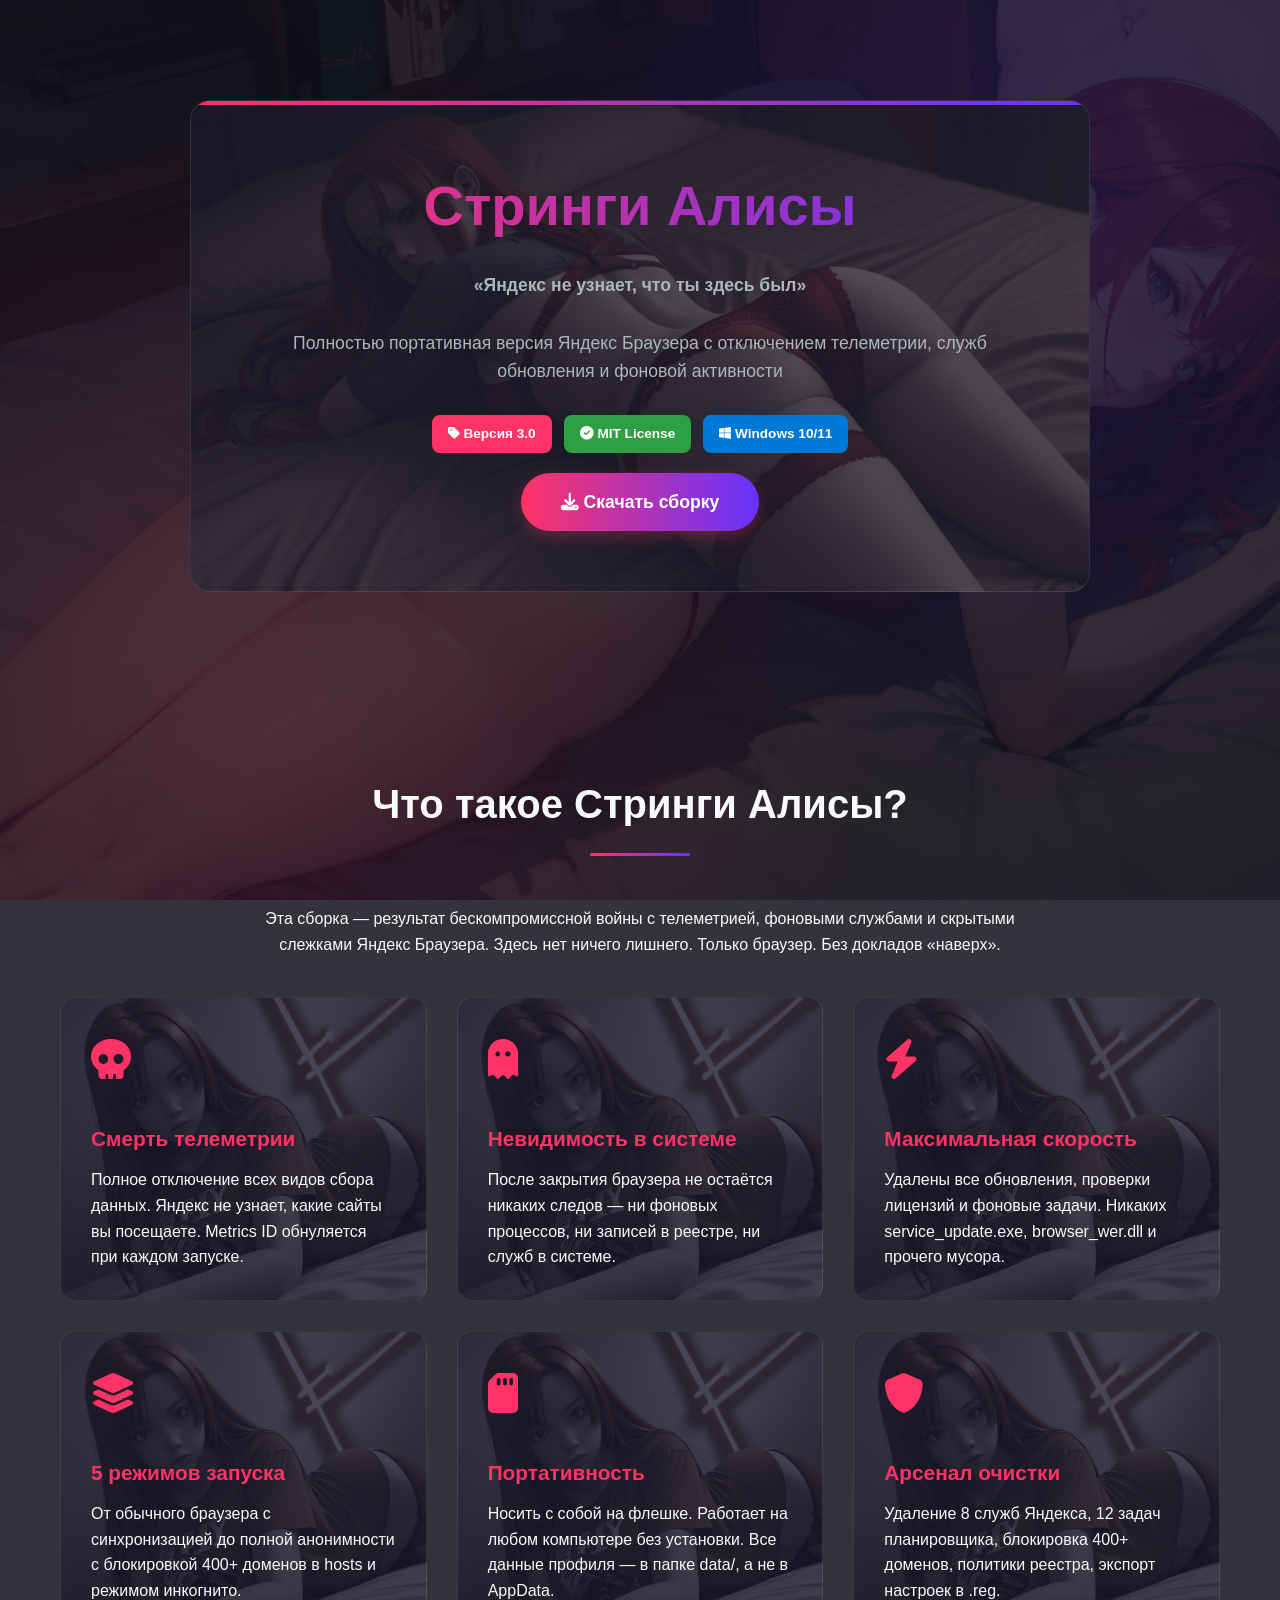
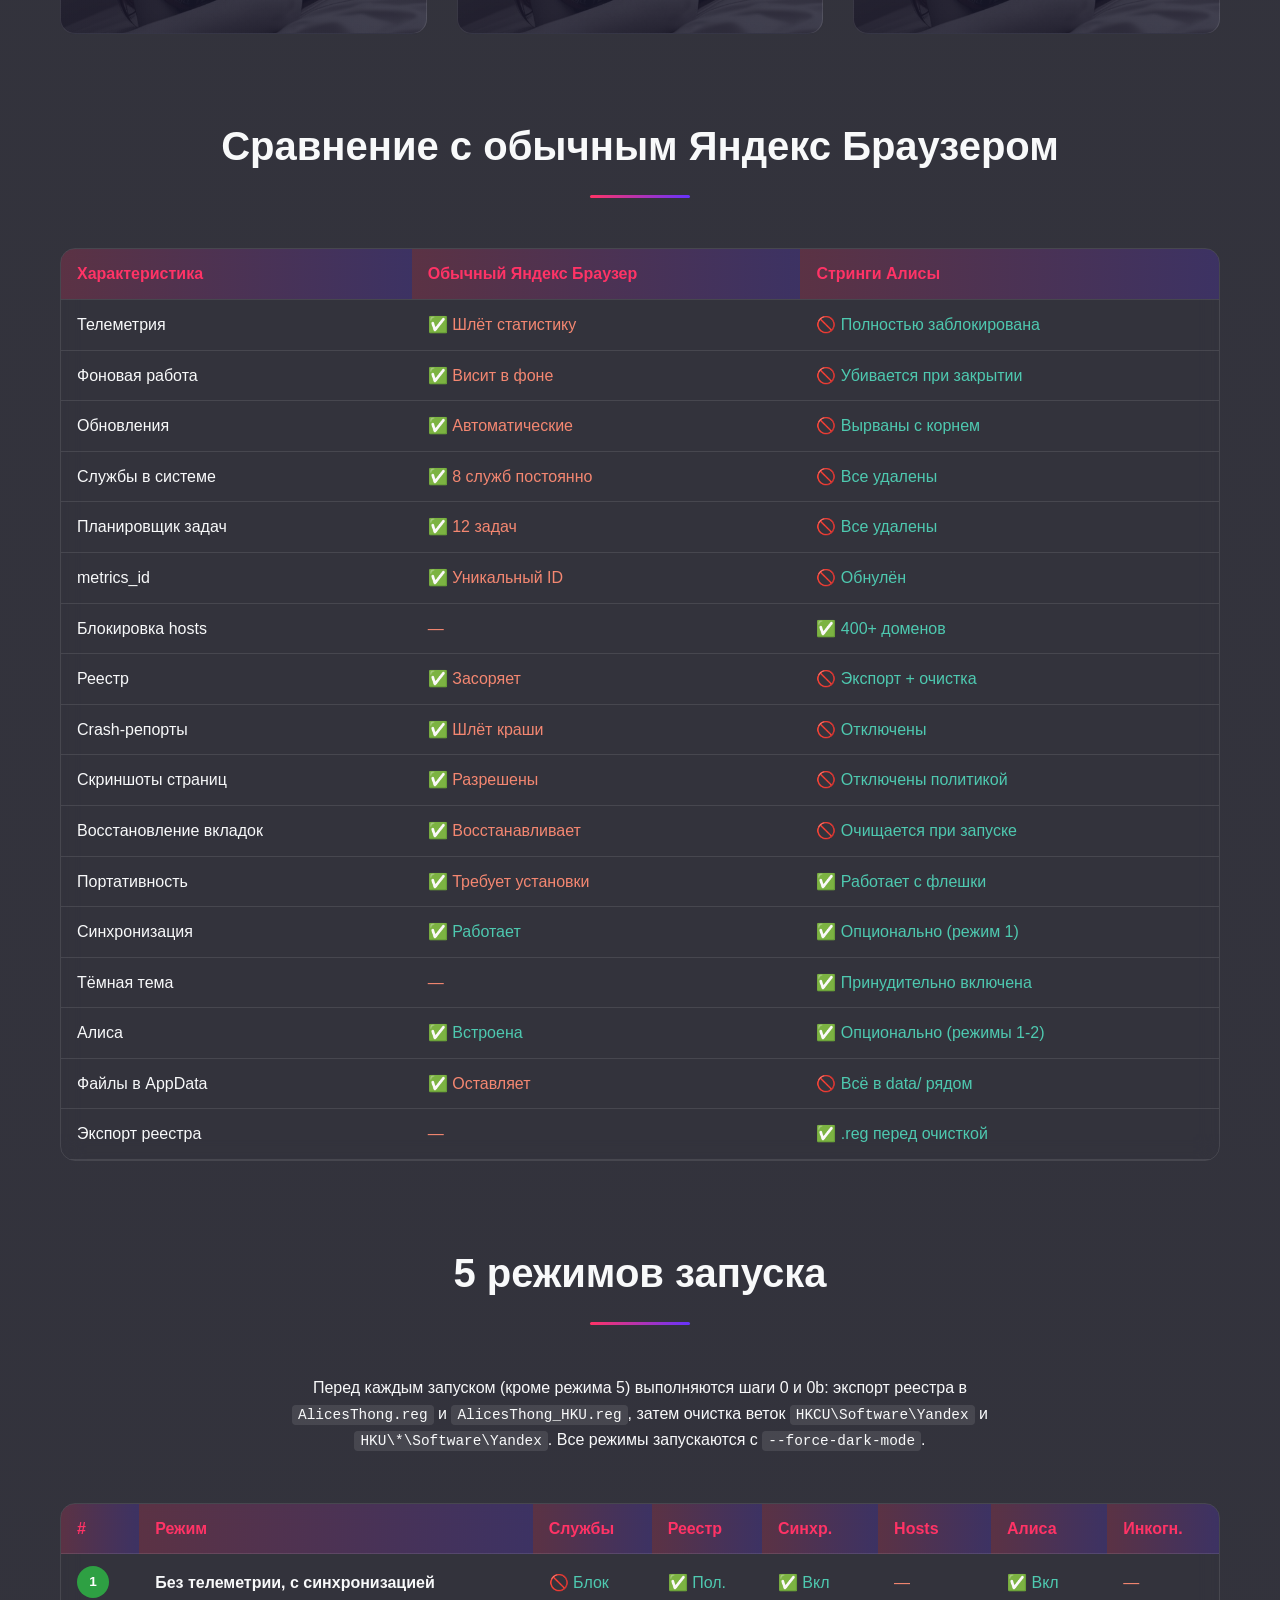
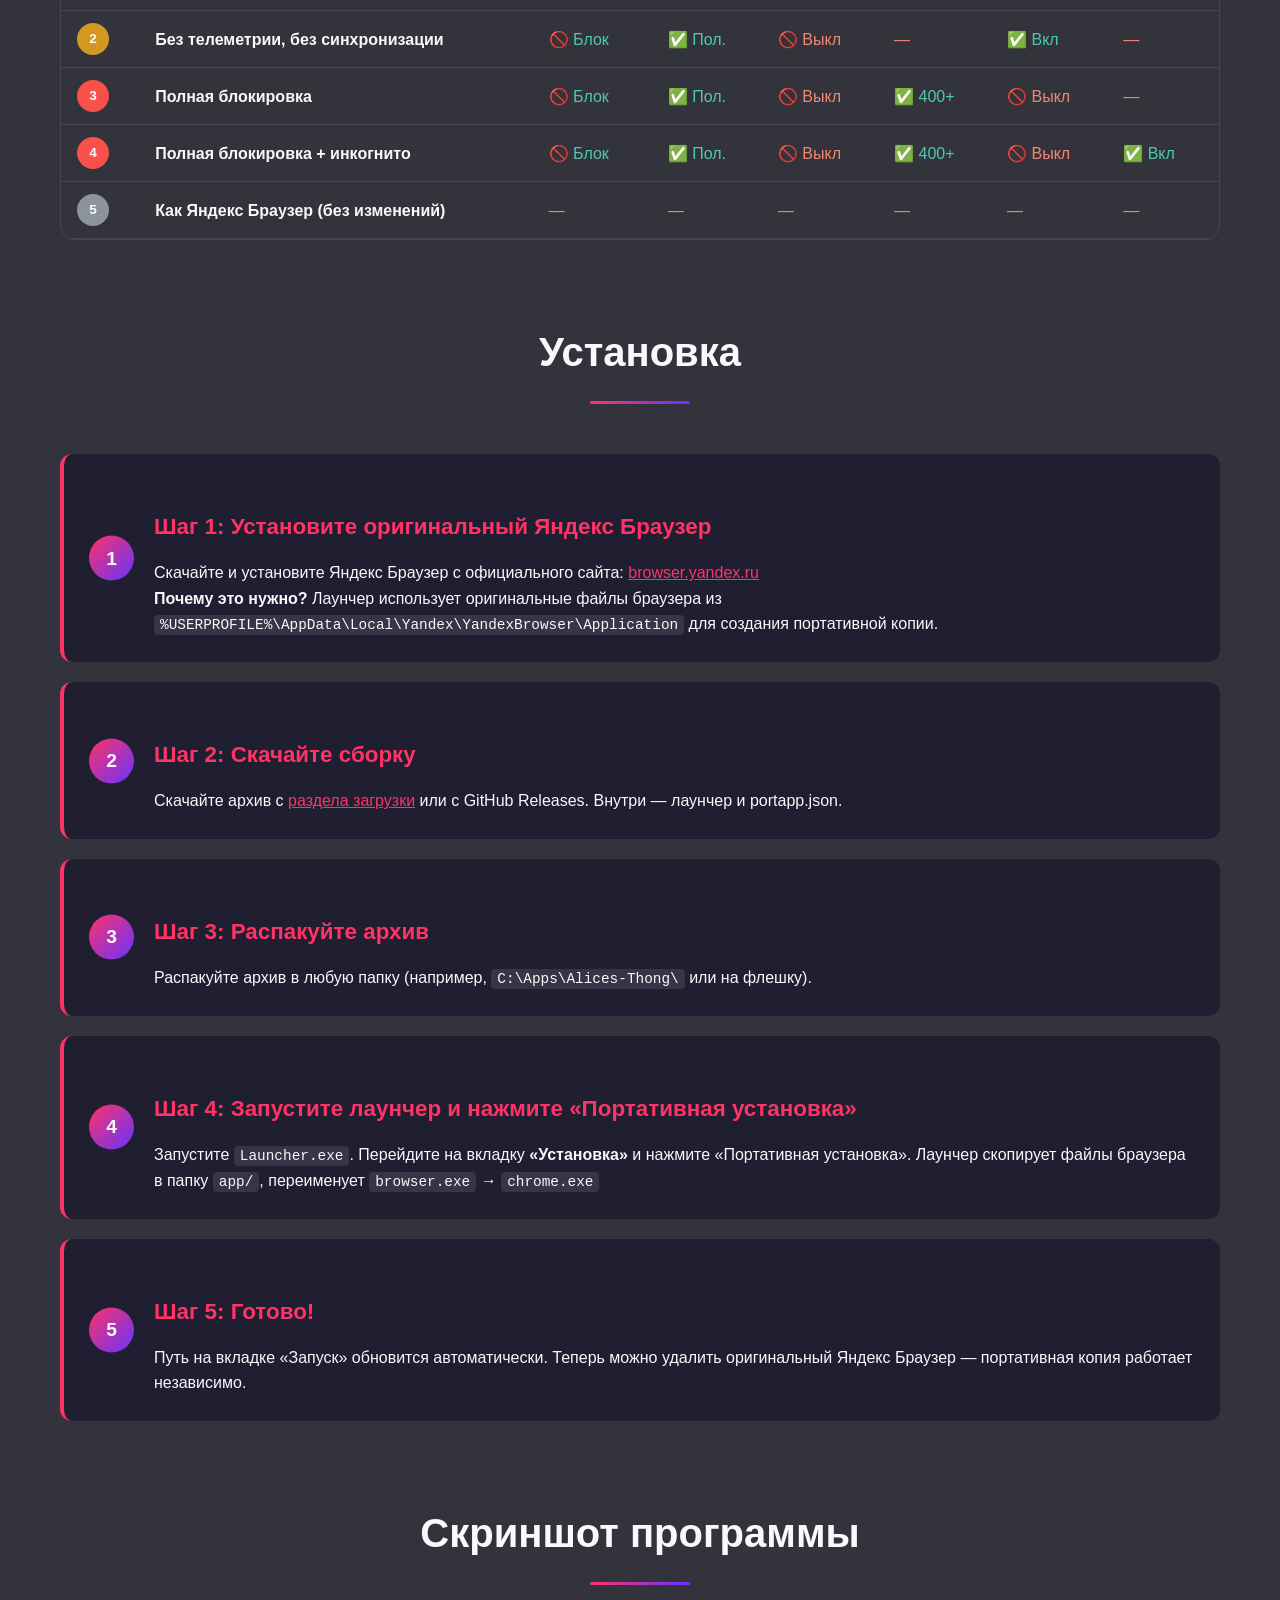
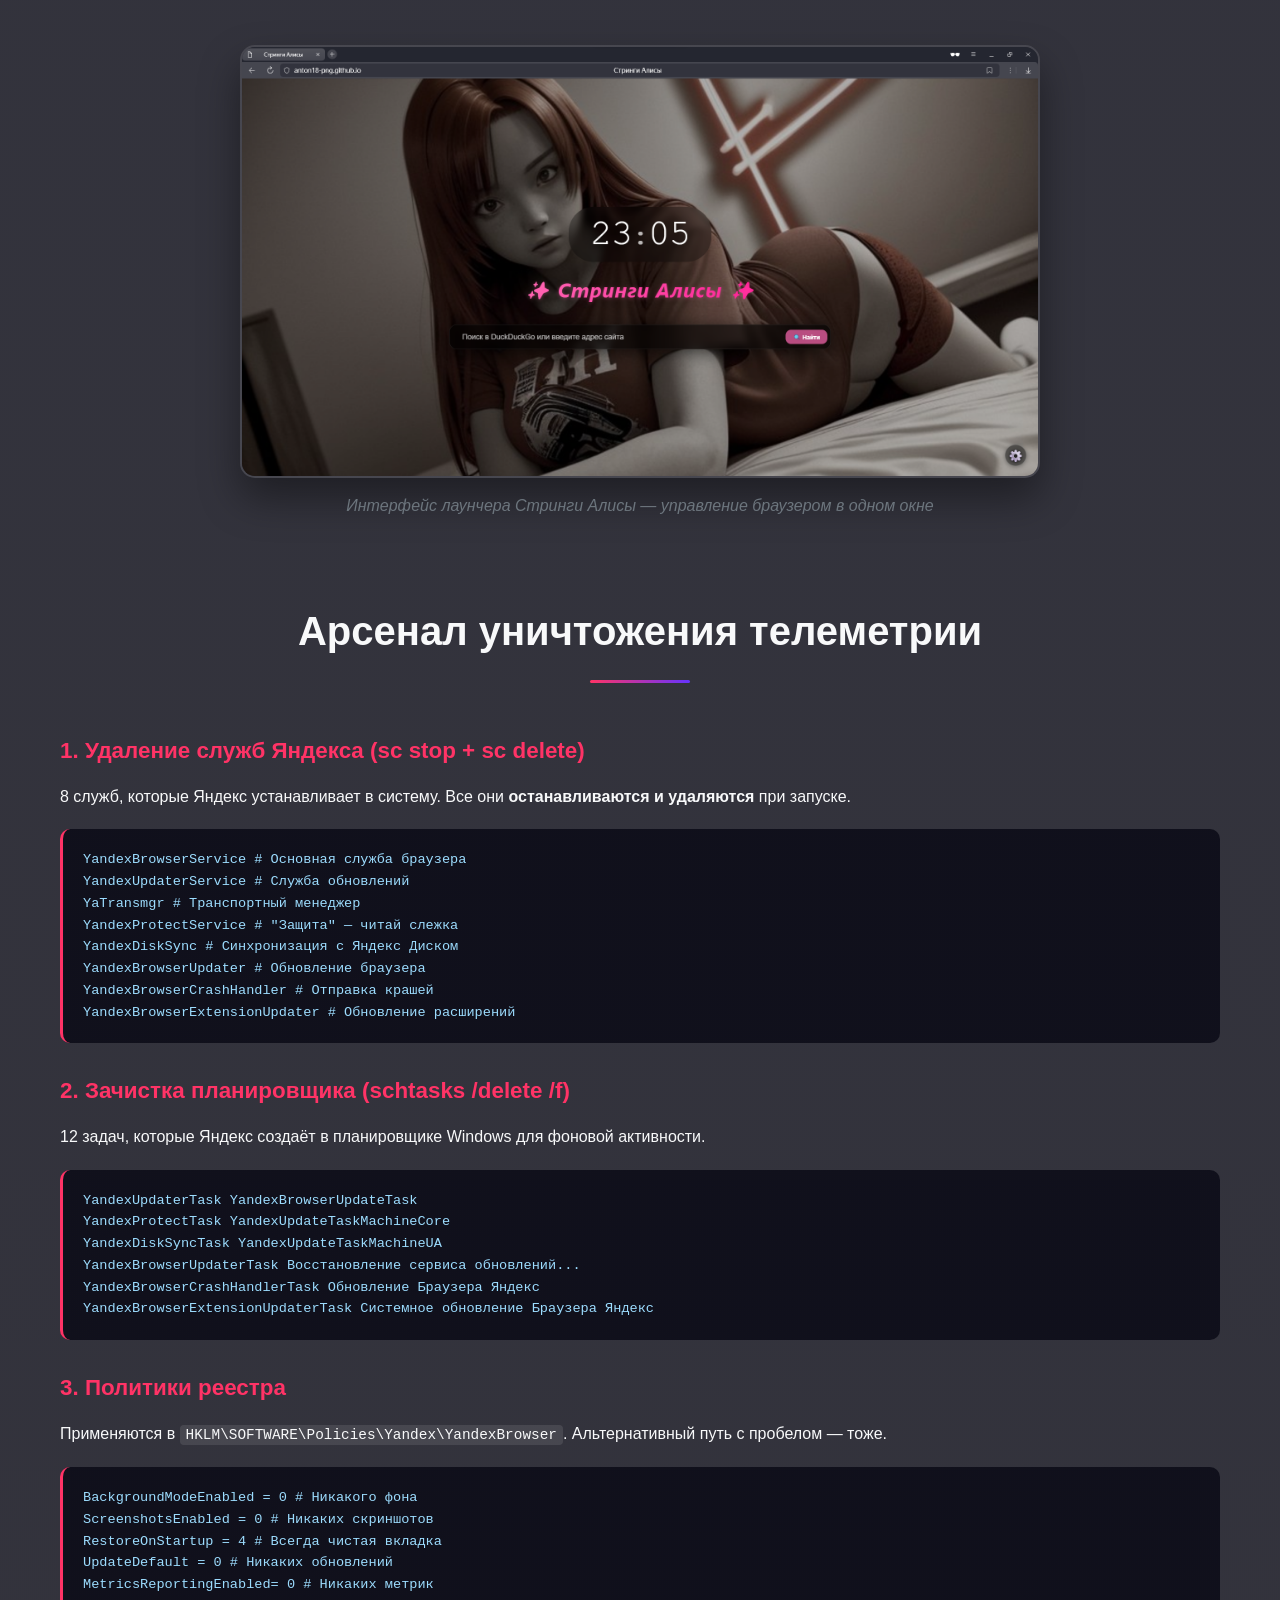
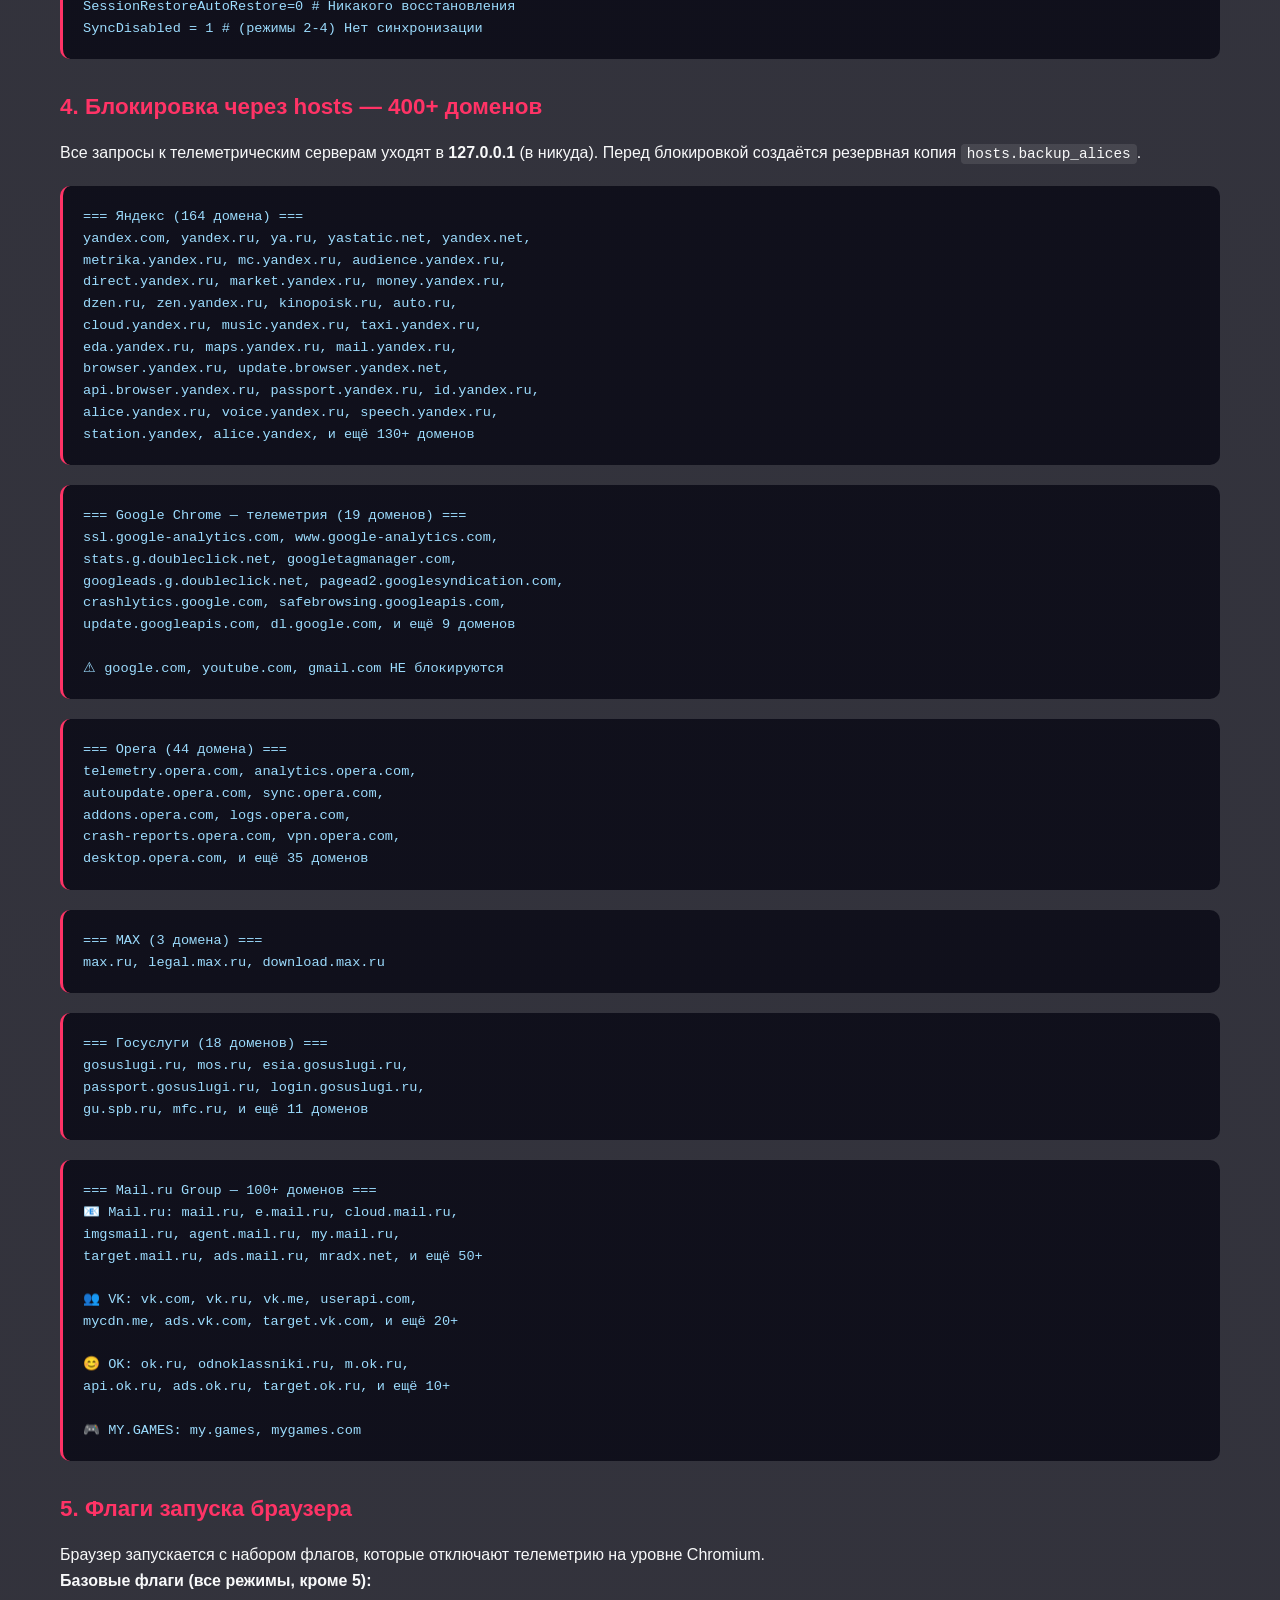
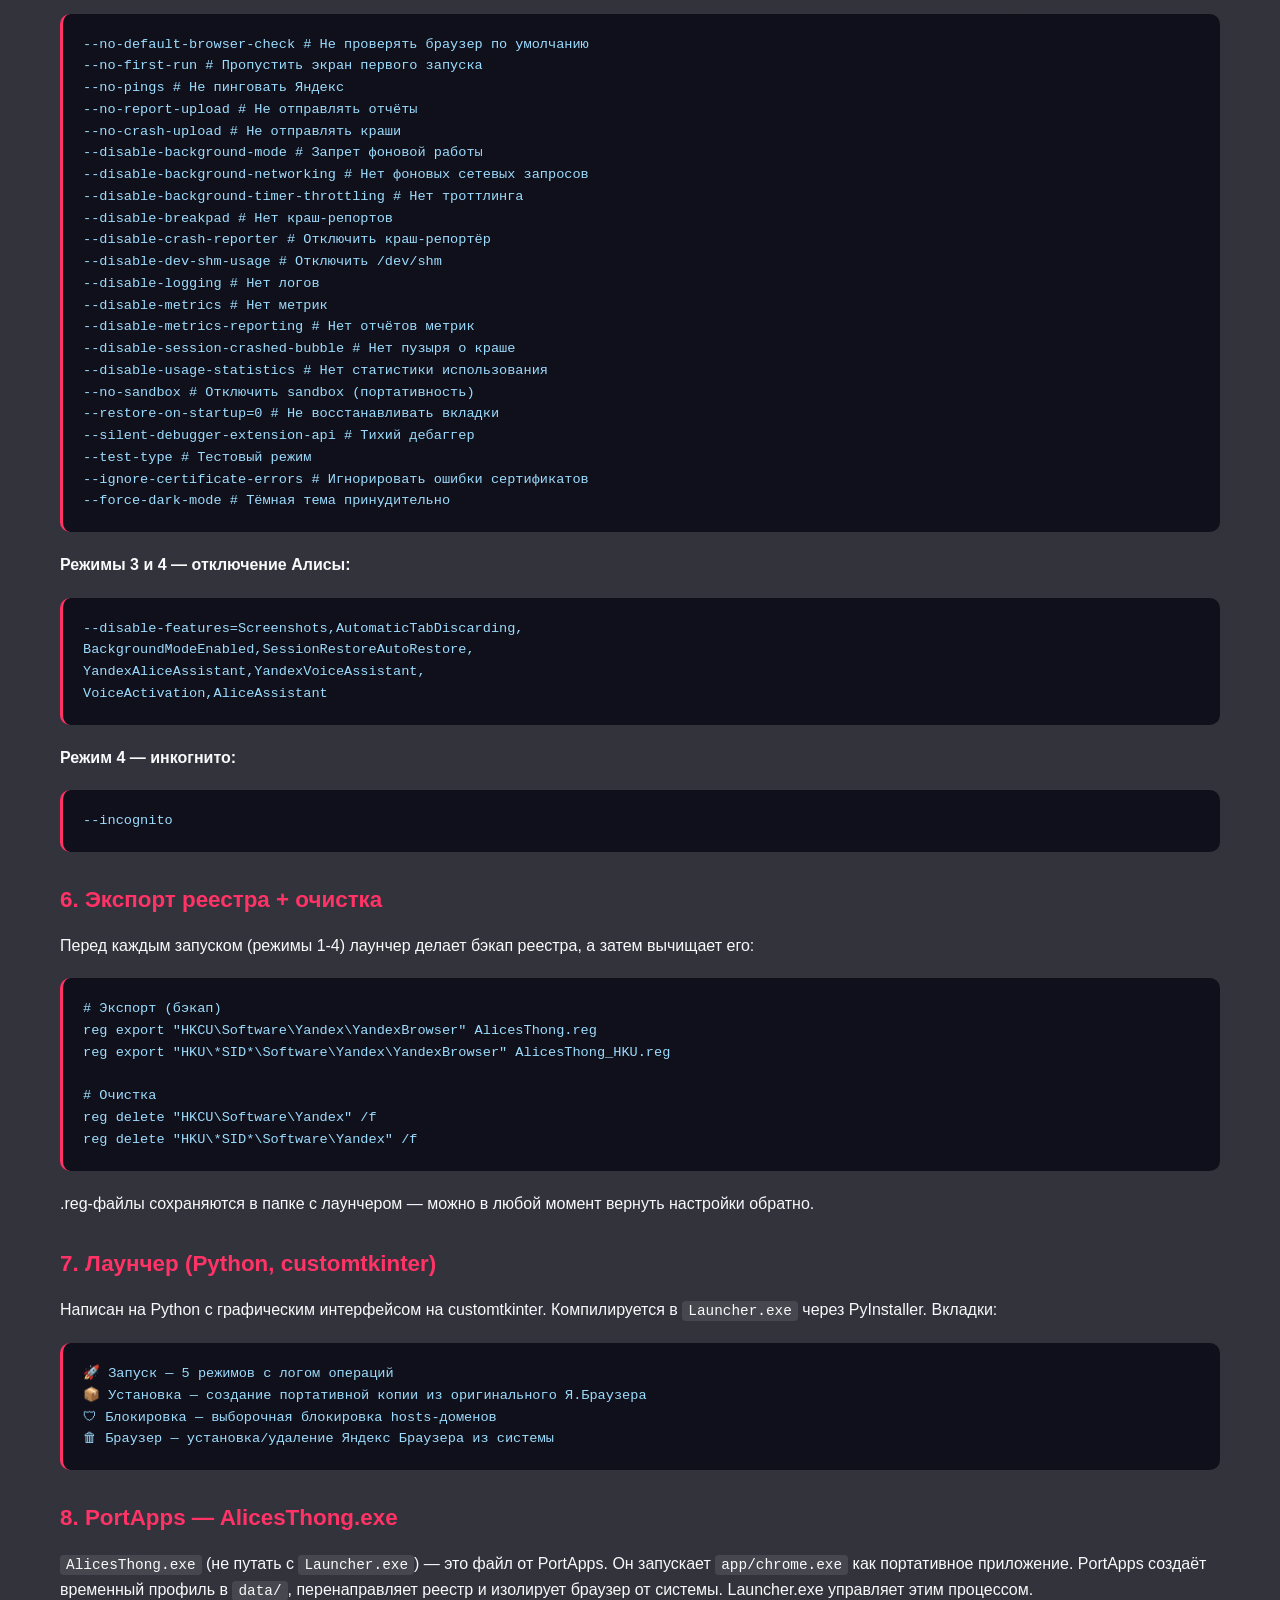
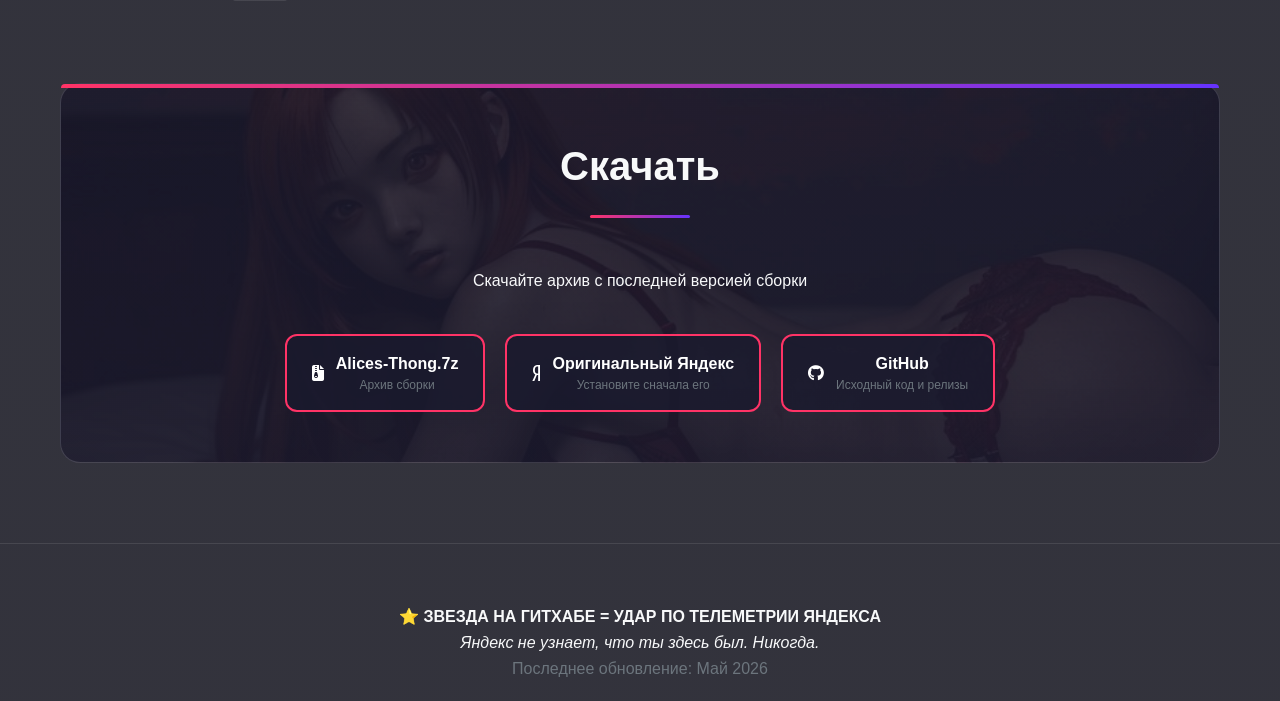
==== commit 2691cb81: "🎉 Completely redesigned the product" ====
--- a/index.html
+++ b/index.html
@@ -1,239 +1,244 @@
-<!-- index.html -->
-<!DOCTYPE html>
-<html lang="ru">
-<head>
-    <meta charset="UTF-8">
-    <meta name="viewport" content="width=device-width, initial-scale=1.0">
-    <title>🩲 Стринги Алисы — Портативный Яндекс Браузер без телеметрии</title>
-    <link rel="stylesheet" href="https://cdnjs.cloudflare.com/ajax/libs/font-awesome/6.4.0/css/all.min.css">
-    <link rel="stylesheet" href="style.css">
-</head>
-<body>
-    <div class="bg-pattern"></div>
-
-    <header>
-        <div class="container">
-            <div class="header-content">
-                <div class="logo">
-                    <div class="logo-icon"><i class="fas fa-skull"></i></div>
-                    <div class="logo-text">
-                        <h1>Стринги Алисы</h1>
-                        <span>Яндекс Браузер, которого Яндекс не увидит</span>
-                    </div>
-                </div>
-                <nav class="nav-links">
-                    <a href="#about">О сборке</a>
-                    <a href="#comparison">Сравнение</a>
-                    <a href="#install">Установка</a>
-                    <a href="#screenshot">Скриншот</a>
-                    <a href="#clean">Очистка</a>
-                    <a href="#download">Скачать</a>
-                </nav>
-            </div>
-        </div>
-    </header>
-
-    <section class="hero">
-        <div class="container">
-            <div class="hero-content">
-                <h2>Стринги Алисы</h2>
-                <p><strong>«Яндекс не узнает, что ты здесь был»</strong></p>
-                <p>Полностью портативная версия Яндекс Браузера с отключением телеметрии, служб обновления и фоновой активности</p>
-                <div class="badges">
-                    <span class="badge badge-red"><i class="fas fa-tag"></i> Версия 2.1</span>
-                    <span class="badge badge-green"><i class="fas fa-check-circle"></i> MIT License</span>
-                    <span class="badge badge-blue"><i class="fab fa-windows"></i> Windows 10/11</span>
-                </div>
-                <a href="#download" class="cta-button"><i class="fas fa-download"></i> Скачать сборку</a>
-            </div>
-        </div>
-    </section>
-
-    <!-- <div class="container">
-        <div class="glass-effect warning-box">
-            <h3><i class="fas fa-exclamation-triangle"></i> ВАЖНОЕ ПРЕДУПРЕЖДЕНИЕ</h3>
-            <p>Перед установкой сборки необходимо установить оригинальный Яндекс Браузер! Сделайте бэкап ваших данных, если вы им пользовались.</p>
-            <p style="margin-top: 10px;"><strong>Это неофициальная модификация.</strong> Все права на оригинальный браузер принадлежат Яндекс.</p>
-        </div>
-    </div> -->
-
-    <section id="about" class="container">
-        <h2 class="section-title">Что такое Стринги Алисы?</h2>
-        <p style="text-align: center; max-width: 800px; margin: 0 auto 40px;">Эта сборка — результат бескомпромиссной войны с телеметрией, фоновыми службами и скрытыми слежками Яндекс Браузера. Здесь нет ничего лишнего. Только браузер. Без докладов «наверх».</p>
-        <div class="features-grid">
-            <div class="feature-card"><div class="feature-icon"><i class="fas fa-skull"></i></div><h3>Смерть телеметрии</h3><p>Полное отключение всех видов сбора данных. Яндекс не узнает, какие сайты вы посещаете.</p></div>
-            <div class="feature-card"><div class="feature-icon"><i class="fas fa-ghost"></i></div><h3>Невидимость в системе</h3><p>После закрытия браузера не остаётся никаких следов — ни фоновых процессов, ни записей в реестре.</p></div>
-            <div class="feature-card"><div class="feature-icon"><i class="fas fa-bolt"></i></div><h3>Максимальная скорость</h3><p>Удалены все обновления, проверки лицензий и фоновые задачи.</p></div>
-            <div class="feature-card"><div class="feature-icon"><i class="fas fa-brain"></i></div><h3>Нейросети работают</h3><p>Сохранены Алиса, Нейроредактор, перевод видео и другие нейроинструменты.</p></div>
-            <div class="feature-card"><div class="feature-icon"><i class="fas fa-sd-card"></i></div><h3>Портативность</h3><p>Носить с собой на флешке. Работает на любом компьютере.</p></div>
-            <div class="feature-card"><div class="feature-icon"><i class="fas fa-shield"></i></div><h3>Убийца слежки</h3><p>Блокировка всех телеметрических доменов через hosts, удаление служб Яндекс.</p></div>
-        </div>
-    </section>
-
-    <section id="comparison" class="container">
-        <h2 class="section-title">Сравнение с обычным Яндекс Браузером</h2>
-        <div class="comparison-table">
-            <table>
-                <thead><tr><th>Характеристика</th><th>Обычный Яндекс Браузер</th><th>Стринги Алисы</th></tr></thead>
-                <tbody>
-                    <tr><td>Телеметрия</td><td class="no">✅ Шлёт статистику</td><td class="yes">🚫 Полностью заблокирована</td></tr>
-                    <tr><td>Фоновая работа</td><td class="no">✅ Висит в фоне</td><td class="yes">🚫 Убивается при закрытии</td></tr>
-                    <tr><td>Обновления</td><td class="no">✅ Автоматические</td><td class="yes">🚫 Вырваны с корнем</td></tr>
-                    <tr><td>Службы в системе</td><td class="no">✅ Живут постоянно</td><td class="yes">🚫 Удалены</td></tr>
-                    <tr><td>metricsid</td><td class="no">✅ Уникальный ID</td><td class="yes">🚫 Обнулён после каждого запуска</td></tr>
-                    <tr><td>Скриншоты</td><td class="no">✅ Разрешены</td><td class="yes">🚫 Отключены</td></tr>
-                    <tr><td>Восстановление вкладок</td><td class="no">✅ Восстанавливает</td><td class="yes">🚫 Сессии вычищаются</td></tr>
-                    <tr><td>Портативность</td><td class="no">✅ Требует установки</td><td class="yes">✅ Работает с флешки</td></tr>
-                    <tr><td>Синхронизация</td><td class="yes">✅ Работает</td><td class="yes">✅ Работает (опционально)</td></tr>
-                    <tr><td>Алиса / Нейросети</td><td class="yes">✅ Работают</td><td class="yes">✅ Работают (опционально)</td></tr>
-                </tbody>
-            </table>
-        </div>
-    </section>
-
-    <section id="install" class="container">
-        <h2 class="section-title">Установка</h2>
-        <div class="install-steps">
-            <div class="step"><h3>Шаг 1: Установите оригинальный Яндекс Браузер</h3><p>Скачайте и установите Яндекс Браузер с официального сайта: <a href="https://browser.yandex.ru/" style="color: var(--primary);" target="_blank">browser.yandex.ru</a></p><p><strong>Почему это нужно?</strong> Сборка использует оригинальные файлы браузера.</p></div>
-            <div class="step"><h3>Шаг 2: Скачайте сборку</h3><p>Скачайте архив Alices-Thong.7z с <a href="#download" style="color: var(--primary);">раздела загрузки</a> или с GitHub Releases.</p><div class="code-block"><code>https://github.com/anton18-png/Alices-thong/releases/download/v2.1/Alices-Thong.7z</code></div></div>
-            <div class="step"><h3>Шаг 3: Распакуйте архив</h3><p>Распакуйте архив в любую папку (например, <code class="inline-code">C:\Apps\Alices-Thong\</code> или на флешку).</p></div>
-            <div class="step"><h3>Шаг 4: Запустите установщик</h3><p>Запустите <code class="inline-code">Install-Alices-Thong.bat</code> или <code class="inline-code">Install-Alices-Thong.exe</code></p></div>
-            <div class="step"><h3>Шаг 5: Готово!</h3><p>Браузер запустится автоматически. Теперь вы можете удалить оригинальный Яндекс Браузер — сборка работает независимо.</p></div>
-        </div>
-    </section>
-
-    <section id="screenshot" class="container">
-        <h2 class="section-title">Скриншот программы</h2>
-        <div class="screenshot-section">
-            <div class="screenshot-container">
-                <img src="app.png" alt="Скриншот Стринги Алисы" class="screenshot">
-            </div>
-            <p class="screenshot-caption">Интерфейс браузера Стринги Алисы — лёгкий и компактный</p>
-        </div>
-    </section>
-
-    <section class="container">
-        <h2 class="section-title">Структура сборки</h2>
-        <div class="structure-card">
-            <div class="file-tree">
-                <div class="folder">Alices-Thong/</div>
-                <div class="file">├── 🚀 AlicesThong.exe</div><div class="comment">Портативный лаунчер (portapps)</div>
-                <div class="file">├── 🎯 StartAlicesThong.exe</div><div class="comment">Скомпилированный скрипт</div>
-                <div class="file">├── 🧹 CleanYandex.bat</div><div class="comment">НОВЫЙ интерактивный скрипт очистки (10 пунктов)</div>
-                <div class="file">├── ⚙️ install.bat</div><div class="comment">Установщик</div>
-                <div class="file">├── 📜 AlicesThongWithOutTelemetry.bat</div><div class="comment">Исходник скрипта</div>
-                <div class="file">├── 🖼️ icon.ico</div><div class="comment">Иконка</div>
-                <div class="file">├── ⚙️ portapp.json</div><div class="comment">Конфиг лаунчера</div>
-                <div class="file">├── 🗑️ Remove-Yandex-Browser.exe</div><div class="comment">Полное удаление оригинального браузера</div>
-                <div class="folder">├── 🗄️ data/</div><div class="comment">Твои данные (профиль, закладки, пароли)</div>
-                <div class="folder">└── 📁 app/</div><div class="comment">Браузер (копируется установщиком)</div>
-                <div class="folder">    └── 📁 [версия]/</div><div class="comment">Любая версия (26.4.0.2116, 30.x.x.x)</div>
-            </div>
-        </div>
-    </section>
-
-    <section id="clean" class="container">
-        <h2 class="section-title">Арсенал уничтожения телеметрии</h2>
-
-        <h3>1. Удаление служб (sc delete)</h3>
-        <div class="code-block"><code>YandexBrowserService      # Основная служба<br>YandexUpdaterService      # Обновления<br>YaTransmgr                # Транспортный менеджер<br>YandexProtectService      # "Защита" (читай — слежка)<br>YandexDiskSync            # Синхронизация с диском<br>YandexBrowserCrashHandler # Отправка крашей</code></div>
-
-        <h3>2. Зачистка планировщика (schtasks /delete)</h3>
-        <div class="code-block"><code>YandexUpdaterTask<br>YandexProtectTask<br>YandexBrowserUpdaterTask<br>YandexUpdateTaskMachineCore<br>YandexUpdateTaskMachineUA</code></div>
-
-        <h3>3. Блокировка через hosts</h3>
-        <div class="code-block"><code>127.0.0.1 update.api.yandex.net     # Обновления<br>127.0.0.1 events.yandex.net         # События<br>127.0.0.1 metrics.yandex.com        # Метрики<br>127.0.0.1 api-metrics.yandex.net    # API метрик<br>127.0.0.1 browser-update.yandex.net # Обновления браузера</code></div>
-
-        <h3>4. Политики реестра</h3>
-        <div class="code-block"><code>HKLM\SOFTWARE\Policies\Yandex\YandexBrowser<br><br>BackgroundModeEnabled = 0          # Нет фона<br>ScreenshotsEnabled = 0             # Нет скриншотов<br>RestoreOnStartup = 4               # Новая вкладка<br>UpdateDefault = 0                  # Нет обновлений<br>MetricsReportingEnabled = 0        # Нет метрик<br>SessionRestoreAutoRestore = 0      # Нет восстановления сессий</code></div>
-
-        <h3>5. Флаги запуска</h3>
-        <div class="code-block"><code>--disable-background-mode      # Запрет фоновой работы<br>--disable-features=Screenshots # Отключение скриншотов<br>--restore-on-startup=0         # Не восстанавливать вкладки<br>--disable-usage-statistics     # Отключить статистику<br>--disable-crash-reporter       # Отключить отправку крашей<br>--disable-metrics              # Отключить метрики<br>--disable-sync                 # Отключить синхронизацию<br>--disable-rlz                  # Отключить маркетинговые метки</code></div>
-
-        <h3>6. CleanYandex.bat — Интерактивная очистка (10 пунктов)</h3>
-        <div class="comparison-table">
-            <table>
-                <thead><tr><th>Пункт</th><th>Компонент</th><th>Что удаляется</th><th>Размер</th></tr></thead>
-                <tbody>
-                    <tr><td>1</td><td>📡 Телеметрия</td><td>debug.log, eventlog_provider.dll, MEIPreload/, PrivacySandboxAttestationsPreloaded/</td><td>~5 МБ</td></tr>
-                    <tr><td>2</td><td>🔔 Уведомления</td><td>notification_helper.exe</td><td>~3.5 МБ</td></tr>
-                    <tr><td>3</td><td>☁️ Синхронизация</td><td>IwaKeyDistribution/</td><td>~2 МБ</td></tr>
-                    <tr><td>4</td><td>🗣️ Алиса</td><td>alice_solver/, voiceactivation/, cspeechkit.dll</td><td>~50 МБ</td></tr>
-                    <tr><td>5</td><td>🧠 Нейросети</td><td>neuroedit/, readability_ml/, video_translation/</td><td>~150 МБ</td></tr>
-                    <tr><td>6</td><td>📊 Виджеты</td><td>widgets/</td><td>~15 МБ</td></tr>
-                    <tr><td>7</td><td>🖼️ Иконки для пуска</td><td>VisualElements/</td><td>~0.5 МБ</td></tr>
-                    <tr><td>8</td><td>🔐 Подписи Яндекса</td><td>*.sig</td><td>~2 МБ</td></tr>
-                    <tr><td>9</td><td>🛡️ Блокировщик рекламы</td><td>resources/easylist/</td><td>~50 МБ</td></tr>
-                    <tr><td>10</td><td>🎮 DirectX/Vulkan</td><td>d3dcompiler_47.dll, vulkan-1.dll и др.</td><td>~50 МБ</td></tr>
-                </tbody>
-            </table>
-        </div>
-
-        <!-- <h3>7. Что нельзя удалять</h3>
-        <div class="comparison-table">
-            <table>
-                <thead><tr><th>Папка</th><th>Для чего нужна</th></tr></thead>
-                <tbody>
-                    <tr><td><code class="inline-code">alice_solver/</code></td><td>Алиса (голосовой помощник)</td></tr>
-                    <tr><td><code class="inline-code">neuroedit/</code></td><td>Нейроредактор (генерация картинок)</td></tr>
-                    <tr><td><code class="inline-code">video_translation/</code></td><td>Перевод видео</td></tr>
-                    <tr><td><code class="inline-code">voiceactivation/</code></td><td>Голосовая активация</td></tr>
-                    <tr><td><code class="inline-code">readability_ml/</code></td><td>Режим чтения</td></tr>
-                    <tr><td><code class="inline-code">ntp/</code></td><td>Новая вкладка с рекомендациями</td></tr>
-                </tbody>
-            </table>
-        </div> -->
-    </section>
-
-    <section id="download" class="container">
-        <div class="download-section">
-            <h2 class="section-title" style="margin-top: 0;">Скачать</h2>
-            <p>Скачайте архив с последней версией сборки</p>
-            <div class="download-buttons">
-                <a href="https://github.com/anton18-png/Alices-thong/releases/download/v2.1/Alices-Thong.7z" class="download-btn"><i class="fas fa-file-archive"></i><div><strong>Alices-Thong.7z</strong><span class="file-size">Архив сборки • ~2 МБ</span></div></a>
-                <a href="https://browser.yandex.ru/" target="_blank" class="download-btn"><i class="fab fa-yandex"></i><div><strong>Оригинальный Яндекс</strong><span class="file-size">Установите сначала его</span></div></a>
-                <a href="https://github.com/anton18-png/Alices-thong" target="_blank" class="download-btn"><i class="fab fa-github"></i><div><strong>GitHub</strong><span class="file-size">Исходный код и релизы</span></div></a>
-            </div>
-        </div>
-    </section>
-
-    <hr>
-    <div style="text-align: center; padding: 20px 0;">
-        <p><strong>⭐ ЗВЕЗДА НА ГИТХАБЕ = УДАР ПО ТЕЛЕМЕТРИИ ЯНДЕКСА</strong></p>
-        <p><em>Яндекс не узнает, что ты здесь был. Никогда.</em></p>
-        <p style="color: var(--gray);">Последнее обновление: Май 2026</p>
-    </div>
-
-    <footer>
-        <div class="container">
-            <div class="footer-content">
-                <div class="footer-section">
-                    <h3>Стринги Алисы</h3>
-                    <p>Яндекс Браузер, которого<br>Яндекс не увидит</p>
-                    <div class="social-links">
-                        <a href="https://github.com/anton18-png/Alices-thong" target="_blank" class="social-link"><i class="fab fa-github"></i></a>
-                        <a href="https://t.me/all_tweaker" target="_blank" class="social-link"><i class="fab fa-telegram"></i></a>
-                    </div>
-                </div>
-                <div class="footer-section">
-                    <h3>Ссылки</h3>
-                    <p><a href="#about" style="color: var(--light); text-decoration: none;">О сборке</a></p>
-                    <p><a href="#comparison" style="color: var(--light); text-decoration: none;">Сравнение</a></p>
-                    <p><a href="#install" style="color: var(--light); text-decoration: none;">Установка</a></p>
-                    <p><a href="#screenshot" style="color: var(--light); text-decoration: none;">Скриншот</a></p>
-                    <p><a href="#download" style="color: var(--light); text-decoration: none;">Скачать</a></p>
-                </div>
-                <div class="footer-section">
-                    <h3>Контакты</h3>
-                    <p>Telegram: <a href="https://t.me/all_tweaker" style="color: var(--primary);">@all_tweaker</a></p>
-                    <p>GitHub: <a href="https://github.com/anton18-png" style="color: var(--primary);">anton18-png</a></p>
-                </div>
-            </div>
-            <div class="copyright">
-                <p>© 2026 Стринги Алисы. Неофициальная модификация Яндекс Браузера.</p>
-                <p>Все права на оригинальный браузер принадлежат ООО «Яндекс».</p>
-            </div>
-        </div>
-    </footer>
-</body>
-</html>+<!DOCTYPE html>
+<html lang="ru">
+<head>
+    <meta charset="UTF-8">
+    <meta name="viewport" content="width=device-width, initial-scale=1.0">
+    <title>Стринги Алисы — Портативный Яндекс Браузер без телеметрии</title>
+    <link rel="icon" type="image/x-icon" href="logo.ico">
+    <link rel="stylesheet" href="https://cdnjs.cloudflare.com/ajax/libs/font-awesome/6.4.0/css/all.min.css">
+    <link rel="stylesheet" href="style.css">
+</head>
+<body>
+    <div class="bg-pattern"></div>
+
+<!--     <header>
+        <div class="container">
+            <div class="header-content">
+                <div class="logo">
+                    <div class="logo-icon"><i class="fas fa-skull"></i></div>
+                    <div class="logo-text">
+                        <h1>Стринги Алисы</h1>
+                        <span>Яндекс Браузер, которого Яндекс не увидит</span>
+                    </div>
+                </div>
+                <nav class="nav-links">
+                    <a href="#about">О сборке</a>
+                    <a href="#comparison">Сравнение</a>
+                    <a href="#modes">Режимы</a>
+                    <a href="#install">Установка</a>
+                    <a href="#screenshot">Скриншот</a>
+                    <a href="#structure">Структура</a>
+                    <a href="#arsenal">Арсенал</a>
+                    <a href="#download">Скачать</a>
+                </nav>
+            </div>
+        </div>
+    </header> -->
+
+    <section class="hero">
+        <div class="container">
+            <div class="hero-content">
+                <h2>Стринги Алисы</h2>
+                <p><strong>«Яндекс не узнает, что ты здесь был»</strong></p>
+                <p>Полностью портативная версия Яндекс Браузера с отключением телеметрии, служб обновления и фоновой активности</p>
+                <div class="badges">
+                    <span class="badge badge-red"><i class="fas fa-tag"></i> Версия 3.0</span>
+                    <span class="badge badge-green"><i class="fas fa-check-circle"></i> MIT License</span>
+                    <span class="badge badge-blue"><i class="fab fa-windows"></i> Windows 10/11</span>
+                </div>
+                <a href="#download" class="cta-button"><i class="fas fa-download"></i> Скачать сборку</a>
+            </div>
+        </div>
+    </section>
+
+    <section id="about" class="container">
+        <h2 class="section-title">Что такое Стринги Алисы?</h2>
+        <p style="text-align: center; max-width: 800px; margin: 0 auto 40px;">Эта сборка — результат бескомпромиссной войны с телеметрией, фоновыми службами и скрытыми слежками Яндекс Браузера. Здесь нет ничего лишнего. Только браузер. Без докладов «наверх».</p>
+        <div class="features-grid">
+            <div class="feature-card"><div class="feature-icon"><i class="fas fa-skull"></i></div><h3>Смерть телеметрии</h3><p>Полное отключение всех видов сбора данных. Яндекс не узнает, какие сайты вы посещаете. Metrics ID обнуляется при каждом запуске.</p></div>
+            <div class="feature-card"><div class="feature-icon"><i class="fas fa-ghost"></i></div><h3>Невидимость в системе</h3><p>После закрытия браузера не остаётся никаких следов — ни фоновых процессов, ни записей в реестре, ни служб в системе.</p></div>
+            <div class="feature-card"><div class="feature-icon"><i class="fas fa-bolt"></i></div><h3>Максимальная скорость</h3><p>Удалены все обновления, проверки лицензий и фоновые задачи. Никаких service_update.exe, browser_wer.dll и прочего мусора.</p></div>
+            <div class="feature-card"><div class="feature-icon"><i class="fas fa-layer-group"></i></div><h3>5 режимов запуска</h3><p>От обычного браузера с синхронизацией до полной анонимности с блокировкой 400+ доменов в hosts и режимом инкогнито.</p></div>
+            <div class="feature-card"><div class="feature-icon"><i class="fas fa-sd-card"></i></div><h3>Портативность</h3><p>Носить с собой на флешке. Работает на любом компьютере без установки. Все данные профиля — в папке data/, а не в AppData.</p></div>
+            <div class="feature-card"><div class="feature-icon"><i class="fas fa-shield"></i></div><h3>Арсенал очистки</h3><p>Удаление 8 служб Яндекса, 12 задач планировщика, блокировка 400+ доменов, политики реестра, экспорт настроек в .reg.</p></div>
+        </div>
+    </section>
+
+    <section id="comparison" class="container">
+        <h2 class="section-title">Сравнение с обычным Яндекс Браузером</h2>
+        <div class="comparison-table">
+            <table>
+                <thead><tr><th>Характеристика</th><th>Обычный Яндекс Браузер</th><th>Стринги Алисы</th></tr></thead>
+                <tbody>
+                    <tr><td>Телеметрия</td><td class="no">✅ Шлёт статистику</td><td class="yes">🚫 Полностью заблокирована</td></tr>
+                    <tr><td>Фоновая работа</td><td class="no">✅ Висит в фоне</td><td class="yes">🚫 Убивается при закрытии</td></tr>
+                    <tr><td>Обновления</td><td class="no">✅ Автоматические</td><td class="yes">🚫 Вырваны с корнем</td></tr>
+                    <tr><td>Службы в системе</td><td class="no">✅ 8 служб постоянно</td><td class="yes">🚫 Все удалены</td></tr>
+                    <tr><td>Планировщик задач</td><td class="no">✅ 12 задач</td><td class="yes">🚫 Все удалены</td></tr>
+                    <tr><td>metrics_id</td><td class="no">✅ Уникальный ID</td><td class="yes">🚫 Обнулён</td></tr>
+                    <tr><td>Блокировка hosts</td><td class="no">—</td><td class="yes">✅ 400+ доменов</td></tr>
+                    <tr><td>Реестр</td><td class="no">✅ Засоряет</td><td class="yes">🚫 Экспорт + очистка</td></tr>
+                    <tr><td>Crash-репорты</td><td class="no">✅ Шлёт краши</td><td class="yes">🚫 Отключены</td></tr>
+                    <tr><td>Скриншоты страниц</td><td class="no">✅ Разрешены</td><td class="yes">🚫 Отключены политикой</td></tr>
+                    <tr><td>Восстановление вкладок</td><td class="no">✅ Восстанавливает</td><td class="yes">🚫 Очищается при запуске</td></tr>
+                    <tr><td>Портативность</td><td class="no">✅ Требует установки</td><td class="yes">✅ Работает с флешки</td></tr>
+                    <tr><td>Синхронизация</td><td class="yes">✅ Работает</td><td class="yes">✅ Опционально (режим 1)</td></tr>
+                    <tr><td>Тёмная тема</td><td class="no">—</td><td class="yes">✅ Принудительно включена</td></tr>
+                    <tr><td>Алиса</td><td class="yes">✅ Встроена</td><td class="yes">✅ Опционально (режимы 1-2)</td></tr>
+                    <tr><td>Файлы в AppData</td><td class="no">✅ Оставляет</td><td class="yes">🚫 Всё в data/ рядом</td></tr>
+                    <tr><td>Экспорт реестра</td><td class="no">—</td><td class="yes">✅ .reg перед очисткой</td></tr>
+                </tbody>
+            </table>
+        </div>
+    </section>
+
+    <section id="modes" class="container">
+        <h2 class="section-title">5 режимов запуска</h2>
+        <p style="text-align: center; max-width: 800px; margin: 0 auto 40px;">Перед каждым запуском (кроме режима 5) выполняются шаги 0 и 0b: экспорт реестра в <code class="inline-code">AlicesThong.reg</code> и <code class="inline-code">AlicesThong_HKU.reg</code>, затем очистка веток <code class="inline-code">HKCU\Software\Yandex</code> и <code class="inline-code">HKU\*\Software\Yandex</code>. Все режимы запускаются с <code class="inline-code">--force-dark-mode</code>.</p>
+
+        <div class="comparison-table">
+            <table>
+                <thead><tr><th>#</th><th>Режим</th><th>Службы</th><th>Реестр</th><th>Синхр.</th><th>Hosts</th><th>Алиса</th><th>Инкогн.</th></tr></thead>
+                <tbody>
+                    <tr>
+                        <td><span class="badge badge-green" style="border-radius: 50%; width: 32px; height: 32px; display: inline-flex; align-items: center; justify-content: center;">1</span></td>
+                        <td><strong>Без телеметрии, с синхронизацией</strong></td>
+                        <td class="yes">🚫 Блок</td><td class="yes">✅ Пол.</td><td class="yes">✅ Вкл</td><td class="no">—</td><td class="yes">✅ Вкл</td><td class="no">—</td>
+                    </tr>
+                    <tr>
+                        <td><span class="badge badge-yellow" style="border-radius: 50%; width: 32px; height: 32px; display: inline-flex; align-items: center; justify-content: center; background: #d29922;">2</span></td>
+                        <td><strong>Без телеметрии, без синхронизации</strong></td>
+                        <td class="yes">🚫 Блок</td><td class="yes">✅ Пол.</td><td class="no">🚫 Выкл</td><td class="no">—</td><td class="yes">✅ Вкл</td><td class="no">—</td>
+                    </tr>
+                    <tr>
+                        <td><span class="badge badge-red" style="border-radius: 50%; width: 32px; height: 32px; display: inline-flex; align-items: center; justify-content: center; background: #f85149;">3</span></td>
+                        <td><strong>Полная блокировка</strong></td>
+                        <td class="yes">🚫 Блок</td><td class="yes">✅ Пол.</td><td class="no">🚫 Выкл</td><td class="yes">✅ 400+</td><td class="no">🚫 Выкл</td><td class="no">—</td>
+                    </tr>
+                    <tr>
+                        <td><span class="badge" style="border-radius: 50%; width: 32px; height: 32px; display: inline-flex; align-items: center; justify-content: center; background: #f85149;">4</span></td>
+                        <td><strong>Полная блокировка + инкогнито</strong></td>
+                        <td class="yes">🚫 Блок</td><td class="yes">✅ Пол.</td><td class="no">🚫 Выкл</td><td class="yes">✅ 400+</td><td class="no">🚫 Выкл</td><td class="yes">✅ Вкл</td>
+                    </tr>
+                    <tr>
+                        <td><span class="badge" style="border-radius: 50%; width: 32px; height: 32px; display: inline-flex; align-items: center; justify-content: center; background: #8b949e;">5</span></td>
+                        <td><strong>Как Яндекс Браузер (без изменений)</strong></td>
+                        <td class="no">—</td><td class="no">—</td><td class="no">—</td><td class="no">—</td><td class="no">—</td><td class="no">—</td>
+                    </tr>
+                </tbody>
+            </table>
+        </div>
+    </section>
+
+    <section id="install" class="container">
+        <h2 class="section-title">Установка</h2>
+
+        <div class="install-steps">
+            <div class="step">
+                <h3>Шаг 1: Установите оригинальный Яндекс Браузер</h3>
+                <p>Скачайте и установите Яндекс Браузер с официального сайта: <a href="https://browser.yandex.ru/" style="color: var(--primary);" target="_blank">browser.yandex.ru</a></p>
+                <p><strong>Почему это нужно?</strong> Лаунчер использует оригинальные файлы браузера из <code class="inline-code">%USERPROFILE%\AppData\Local\Yandex\YandexBrowser\Application</code> для создания портативной копии.</p>
+            </div>
+            <div class="step">
+                <h3>Шаг 2: Скачайте сборку</h3>
+                <p>Скачайте архив с <a href="#download" style="color: var(--primary);">раздела загрузки</a> или с GitHub Releases. Внутри — лаунчер и portapp.json.</p>
+            </div>
+            <div class="step">
+                <h3>Шаг 3: Распакуйте архив</h3>
+                <p>Распакуйте архив в любую папку (например, <code class="inline-code">C:\Apps\Alices-Thong\</code> или на флешку).</p>
+            </div>
+            <div class="step">
+                <h3>Шаг 4: Запустите лаунчер и нажмите «Портативная установка»</h3>
+                <p>Запустите <code class="inline-code">Launcher.exe</code>. Перейдите на вкладку <strong>«Установка»</strong> и нажмите «Портативная установка». Лаунчер скопирует файлы браузера в папку <code class="inline-code">app/</code>, переименует <code class="inline-code">browser.exe</code> → <code class="inline-code">chrome.exe</code></p>
+            </div>
+            <div class="step">
+                <h3>Шаг 5: Готово!</h3>
+                <p>Путь на вкладке «Запуск» обновится автоматически. Теперь можно удалить оригинальный Яндекс Браузер — портативная копия работает независимо.</p>
+            </div>
+        </div>
+    </section>
+
+    <section id="screenshot" class="container">
+        <h2 class="section-title">Скриншот программы</h2>
+        <div class="screenshot-section">
+            <div class="screenshot-container">
+                <img src="app.png" alt="Скриншот Стринги Алисы" class="screenshot">
+            </div>
+            <p class="screenshot-caption">Интерфейс лаунчера Стринги Алисы — управление браузером в одном окне</p>
+        </div>
+    </section>
+
+    <section id="arsenal" class="container">
+        <h2 class="section-title">Арсенал уничтожения телеметрии</h2>
+
+        <h3>1. Удаление служб Яндекса (sc stop + sc delete)</h3>
+        <p>8 служб, которые Яндекс устанавливает в систему. Все они <strong>останавливаются и удаляются</strong> при запуске.</p>
+        <div class="code-block"><code>YandexBrowserService      # Основная служба браузера<br>YandexUpdaterService      # Служба обновлений<br>YaTransmgr                # Транспортный менеджер<br>YandexProtectService      # "Защита" — читай слежка<br>YandexDiskSync            # Синхронизация с Яндекс Диском<br>YandexBrowserUpdater      # Обновление браузера<br>YandexBrowserCrashHandler # Отправка крашей<br>YandexBrowserExtensionUpdater # Обновление расширений</code></div>
+
+        <h3>2. Зачистка планировщика (schtasks /delete /f)</h3>
+        <p>12 задач, которые Яндекс создаёт в планировщике Windows для фоновой активности.</p>
+        <div class="code-block"><code>YandexUpdaterTask                YandexBrowserUpdateTask<br>YandexProtectTask                YandexUpdateTaskMachineCore<br>YandexDiskSyncTask               YandexUpdateTaskMachineUA<br>YandexBrowserUpdaterTask         Восстановление сервиса обновлений...<br>YandexBrowserCrashHandlerTask    Обновление Браузера Яндекс<br>YandexBrowserExtensionUpdaterTask Системное обновление Браузера Яндекс</code></div>
+
+        <h3>3. Политики реестра</h3>
+        <p>Применяются в <code class="inline-code">HKLM\SOFTWARE\Policies\Yandex\YandexBrowser</code>. Альтернативный путь с пробелом — тоже.</p>
+        <div class="code-block"><code>BackgroundModeEnabled  = 0   # Никакого фона<br>ScreenshotsEnabled     = 0   # Никаких скриншотов<br>RestoreOnStartup       = 4   # Всегда чистая вкладка<br>UpdateDefault          = 0   # Никаких обновлений<br>MetricsReportingEnabled= 0   # Никаких метрик<br>SessionRestoreAutoRestore=0  # Никакого восстановления<br>SyncDisabled            = 1  # (режимы 2-4) Нет синхронизации</code></div>
+
+        <h3>4. Блокировка через hosts — 400+ доменов</h3>
+        <p>Все запросы к телеметрическим серверам уходят в <strong>127.0.0.1</strong> (в никуда). Перед блокировкой создаётся резервная копия <code class="inline-code">hosts.backup_alices</code>.</p>
+        <div class="code-block"><code>=== Яндекс (164 домена) ===<br>yandex.com, yandex.ru, ya.ru, yastatic.net, yandex.net,<br>metrika.yandex.ru, mc.yandex.ru, audience.yandex.ru,<br>direct.yandex.ru, market.yandex.ru, money.yandex.ru,<br>dzen.ru, zen.yandex.ru, kinopoisk.ru, auto.ru,<br>cloud.yandex.ru, music.yandex.ru, taxi.yandex.ru,<br>eda.yandex.ru, maps.yandex.ru, mail.yandex.ru,<br>browser.yandex.ru, update.browser.yandex.net,<br>api.browser.yandex.ru, passport.yandex.ru, id.yandex.ru,<br>alice.yandex.ru, voice.yandex.ru, speech.yandex.ru,<br>station.yandex, alice.yandex, и ещё 130+ доменов</code></div>
+
+        <div class="code-block"><code>=== Google Chrome — телеметрия (19 доменов) ===<br>ssl.google-analytics.com, www.google-analytics.com,<br>stats.g.doubleclick.net, googletagmanager.com,<br>googleads.g.doubleclick.net, pagead2.googlesyndication.com,<br>crashlytics.google.com, safebrowsing.googleapis.com,<br>update.googleapis.com, dl.google.com, и ещё 9 доменов<br><br>⚠ google.com, youtube.com, gmail.com НЕ блокируются</code></div>
+
+        <div class="code-block"><code>=== Opera (44 домена) ===<br>telemetry.opera.com, analytics.opera.com,<br>autoupdate.opera.com, sync.opera.com,<br>addons.opera.com, logs.opera.com,<br>crash-reports.opera.com, vpn.opera.com,<br>desktop.opera.com, и ещё 35 доменов</code></div>
+
+        <div class="code-block"><code>=== MAX (3 домена) ===<br>max.ru, legal.max.ru, download.max.ru</code></div>
+
+        <div class="code-block"><code>=== Госуслуги (18 доменов) ===<br>gosuslugi.ru, mos.ru, esia.gosuslugi.ru,<br>passport.gosuslugi.ru, login.gosuslugi.ru,<br>gu.spb.ru, mfc.ru, и ещё 11 доменов</code></div>
+
+        <div class="code-block"><code>=== Mail.ru Group — 100+ доменов ===<br>📧 Mail.ru: mail.ru, e.mail.ru, cloud.mail.ru,<br>imgsmail.ru, agent.mail.ru, my.mail.ru,<br>target.mail.ru, ads.mail.ru, mradx.net, и ещё 50+<br><br>👥 VK: vk.com, vk.ru, vk.me, userapi.com,<br>mycdn.me, ads.vk.com, target.vk.com, и ещё 20+<br><br>😊 OK: ok.ru, odnoklassniki.ru, m.ok.ru,<br>api.ok.ru, ads.ok.ru, target.ok.ru, и ещё 10+<br><br>🎮 MY.GAMES: my.games, mygames.com</code></div>
+
+        <h3>5. Флаги запуска браузера</h3>
+        <p>Браузер запускается с набором флагов, которые отключают телеметрию на уровне Chromium.</p>
+
+        <p><strong>Базовые флаги (все режимы, кроме 5):</strong></p>
+        <div class="code-block"><code>--no-default-browser-check      # Не проверять браузер по умолчанию<br>--no-first-run                  # Пропустить экран первого запуска<br>--no-pings                      # Не пинговать Яндекс<br>--no-report-upload              # Не отправлять отчёты<br>--no-crash-upload               # Не отправлять краши<br>--disable-background-mode       # Запрет фоновой работы<br>--disable-background-networking # Нет фоновых сетевых запросов<br>--disable-background-timer-throttling # Нет троттлинга<br>--disable-breakpad              # Нет краш-репортов<br>--disable-crash-reporter        # Отключить краш-репортёр<br>--disable-dev-shm-usage         # Отключить /dev/shm<br>--disable-logging               # Нет логов<br>--disable-metrics               # Нет метрик<br>--disable-metrics-reporting     # Нет отчётов метрик<br>--disable-session-crashed-bubble # Нет пузыря о краше<br>--disable-usage-statistics      # Нет статистики использования<br>--no-sandbox                    # Отключить sandbox (портативность)<br>--restore-on-startup=0          # Не восстанавливать вкладки<br>--silent-debugger-extension-api # Тихий дебаггер<br>--test-type                     # Тестовый режим<br>--ignore-certificate-errors     # Игнорировать ошибки сертификатов<br>--force-dark-mode               # Тёмная тема принудительно</code></div>
+
+        <p><strong>Режимы 3 и 4 — отключение Алисы:</strong></p>
+        <div class="code-block"><code>--disable-features=Screenshots,AutomaticTabDiscarding,<br>    BackgroundModeEnabled,SessionRestoreAutoRestore,<br>    YandexAliceAssistant,YandexVoiceAssistant,<br>    VoiceActivation,AliceAssistant</code></div>
+
+        <p><strong>Режим 4 — инкогнито:</strong></p>
+        <div class="code-block"><code>--incognito</code></div>
+
+        <h3>6. Экспорт реестра + очистка</h3>
+        <p>Перед каждым запуском (режимы 1-4) лаунчер делает бэкап реестра, а затем вычищает его:</p>
+        <div class="code-block"><code># Экспорт (бэкап)<br>reg export "HKCU\Software\Yandex\YandexBrowser" AlicesThong.reg<br>reg export "HKU\*SID*\Software\Yandex\YandexBrowser" AlicesThong_HKU.reg<br><br># Очистка<br>reg delete "HKCU\Software\Yandex" /f<br>reg delete "HKU\*SID*\Software\Yandex" /f</code></div>
+        <p>.reg-файлы сохраняются в папке с лаунчером — можно в любой момент вернуть настройки обратно.</p>
+
+        <h3>7. Лаунчер (Python, customtkinter)</h3>
+        <p>Написан на Python с графическим интерфейсом на customtkinter. Компилируется в <code class="inline-code">Launcher.exe</code> через PyInstaller. Вкладки:</p>
+        <div class="code-block"><code>🚀 Запуск   — 5 режимов с логом операций<br>📦 Установка — создание портативной копии из оригинального Я.Браузера<br>🛡 Блокировка — выборочная блокировка hosts-доменов<br>🗑 Браузер  — установка/удаление Яндекс Браузера из системы</code></div>
+
+        <h3>8. PortApps — AlicesThong.exe</h3>
+        <p><code class="inline-code">AlicesThong.exe</code> (не путать с <code class="inline-code">Launcher.exe</code>) — это файл от PortApps. Он запускает <code class="inline-code">app/chrome.exe</code> как портативное приложение. PortApps создаёт временный профиль в <code class="inline-code">data/</code>, перенаправляет реестр и изолирует браузер от системы. Launcher.exe управляет этим процессом.</p>
+    </section>
+
+    <section id="download" class="container">
+        <div class="download-section">
+            <h2 class="section-title" style="margin-top: 0;">Скачать</h2>
+            <p>Скачайте архив с последней версией сборки</p>
+            <div class="download-buttons">
+                <a href="https://github.com/anton18-png/Alices-thong/releases/download/v3/Alices-Thong.7z" class="download-btn"><i class="fas fa-file-archive"></i><div><strong>Alices-Thong.7z</strong><span class="file-size">Архив сборки</span></div></a>
+                <a href="https://browser.yandex.ru/" target="_blank" class="download-btn"><i class="fab fa-yandex"></i><div><strong>Оригинальный Яндекс</strong><span class="file-size">Установите сначала его</span></div></a>
+                <a href="https://github.com/anton18-png/Alices-thong" target="_blank" class="download-btn"><i class="fab fa-github"></i><div><strong>GitHub</strong><span class="file-size">Исходный код и релизы</span></div></a>
+            </div>
+        </div>
+    </section>
+
+    <hr>
+    <div style="text-align: center; padding: 20px 0;">
+        <p><strong>⭐ ЗВЕЗДА НА ГИТХАБЕ = УДАР ПО ТЕЛЕМЕТРИИ ЯНДЕКСА</strong></p>
+        <p><em>Яндекс не узнает, что ты здесь был. Никогда.</em></p>
+        <p style="color: var(--gray);">Последнее обновление: Май 2026</p>
+    </div>
+</body>
+</html>
--- a/style.css
+++ b/style.css
@@ -17,7 +17,7 @@
 }
 
 body {
-  background: linear-gradient(var(--overlay), var(--overlay)), url('backgrounds/light/6.jpg') no-repeat center center fixed;
+  background: linear-gradient(var(--overlay), var(--overlay)), url('backgrounds/light/10.jpg') no-repeat center center fixed;
   background-size: cover;
   color: var(--light);
   font-family: 'Segoe UI', Tahoma, Geneva, Verdana, sans-serif;
@@ -133,7 +133,7 @@
 }
 
 .hero-content {
-  background: linear-gradient(var(--overlay-light), var(--overlay-light)), url('backgrounds/dark/1.jpg') no-repeat center center;
+  background: linear-gradient(var(--overlay-light), var(--overlay-light)), url('backgrounds/dark/9.jpg') no-repeat center center;
   background-size: cover;
   backdrop-filter: blur(10px);
   padding: 60px;
@@ -210,19 +210,6 @@
 .badge-green { background: #2ea043; color: white; }
 .badge-blue { background: #0078D6; color: white; }
 
-/* Warning Box */
-.warning-box {
-  padding: 20px;
-  margin: 20px 0;
-  border-left: 4px solid #ffc107;
-  background: linear-gradient(rgba(26, 26, 46, 0.85), rgba(26, 26, 46, 0.85)), url('backgrounds/dark/7.jpg') no-repeat center center;
-  background-size: cover;
-}
-.warning-box h3 {
-  color: #ffc107;
-  margin-bottom: 10px;
-}
-
 /* Section Titles */
 .section-title {
   text-align: center;
@@ -280,7 +267,7 @@
 
 /* Comparison Table */
 .comparison-table {
-  background: linear-gradient(rgba(26, 26, 46, 0.8), rgba(26, 26, 46, 0.8)), url('backgrounds/dark/7.jpg') no-repeat center center;
+  background: linear-gradient(rgba(26, 26, 46, 0.8), rgba(26, 26, 46, 0.8)),
   background-size: cover;
   backdrop-filter: blur(10px);
   border-radius: 15px;
@@ -435,7 +422,7 @@
 .download-section {
   text-align: center;
   padding: 50px;
-  background: linear-gradient(rgba(26, 26, 46, 0.85), rgba(26, 26, 46, 0.9)), url('backgrounds/dark/1.jpg') no-repeat center center;
+  background: linear-gradient(rgba(26, 26, 46, 0.85), rgba(26, 26, 46, 0.9)), url('backgrounds/dark/4.jpg') no-repeat center center;
   background-size: cover;
   border-radius: 20px;
   margin: 80px 0;
